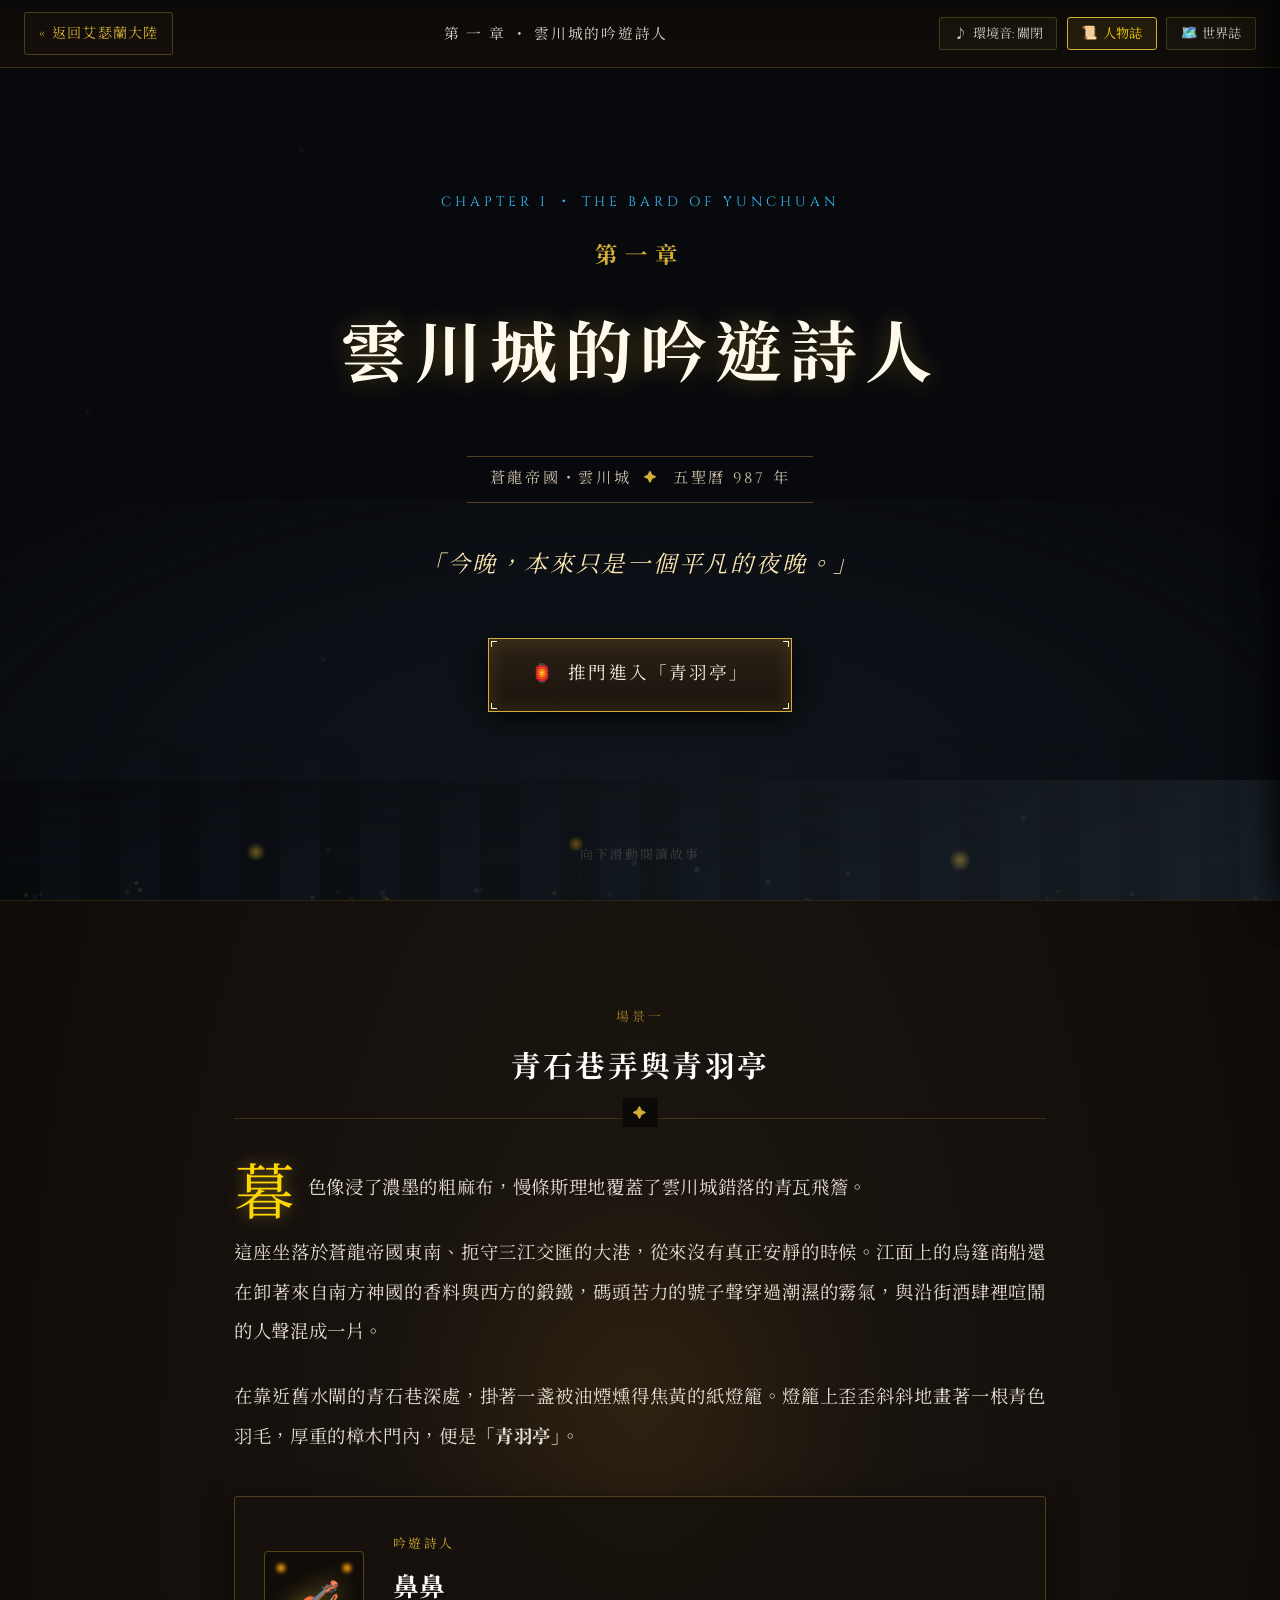
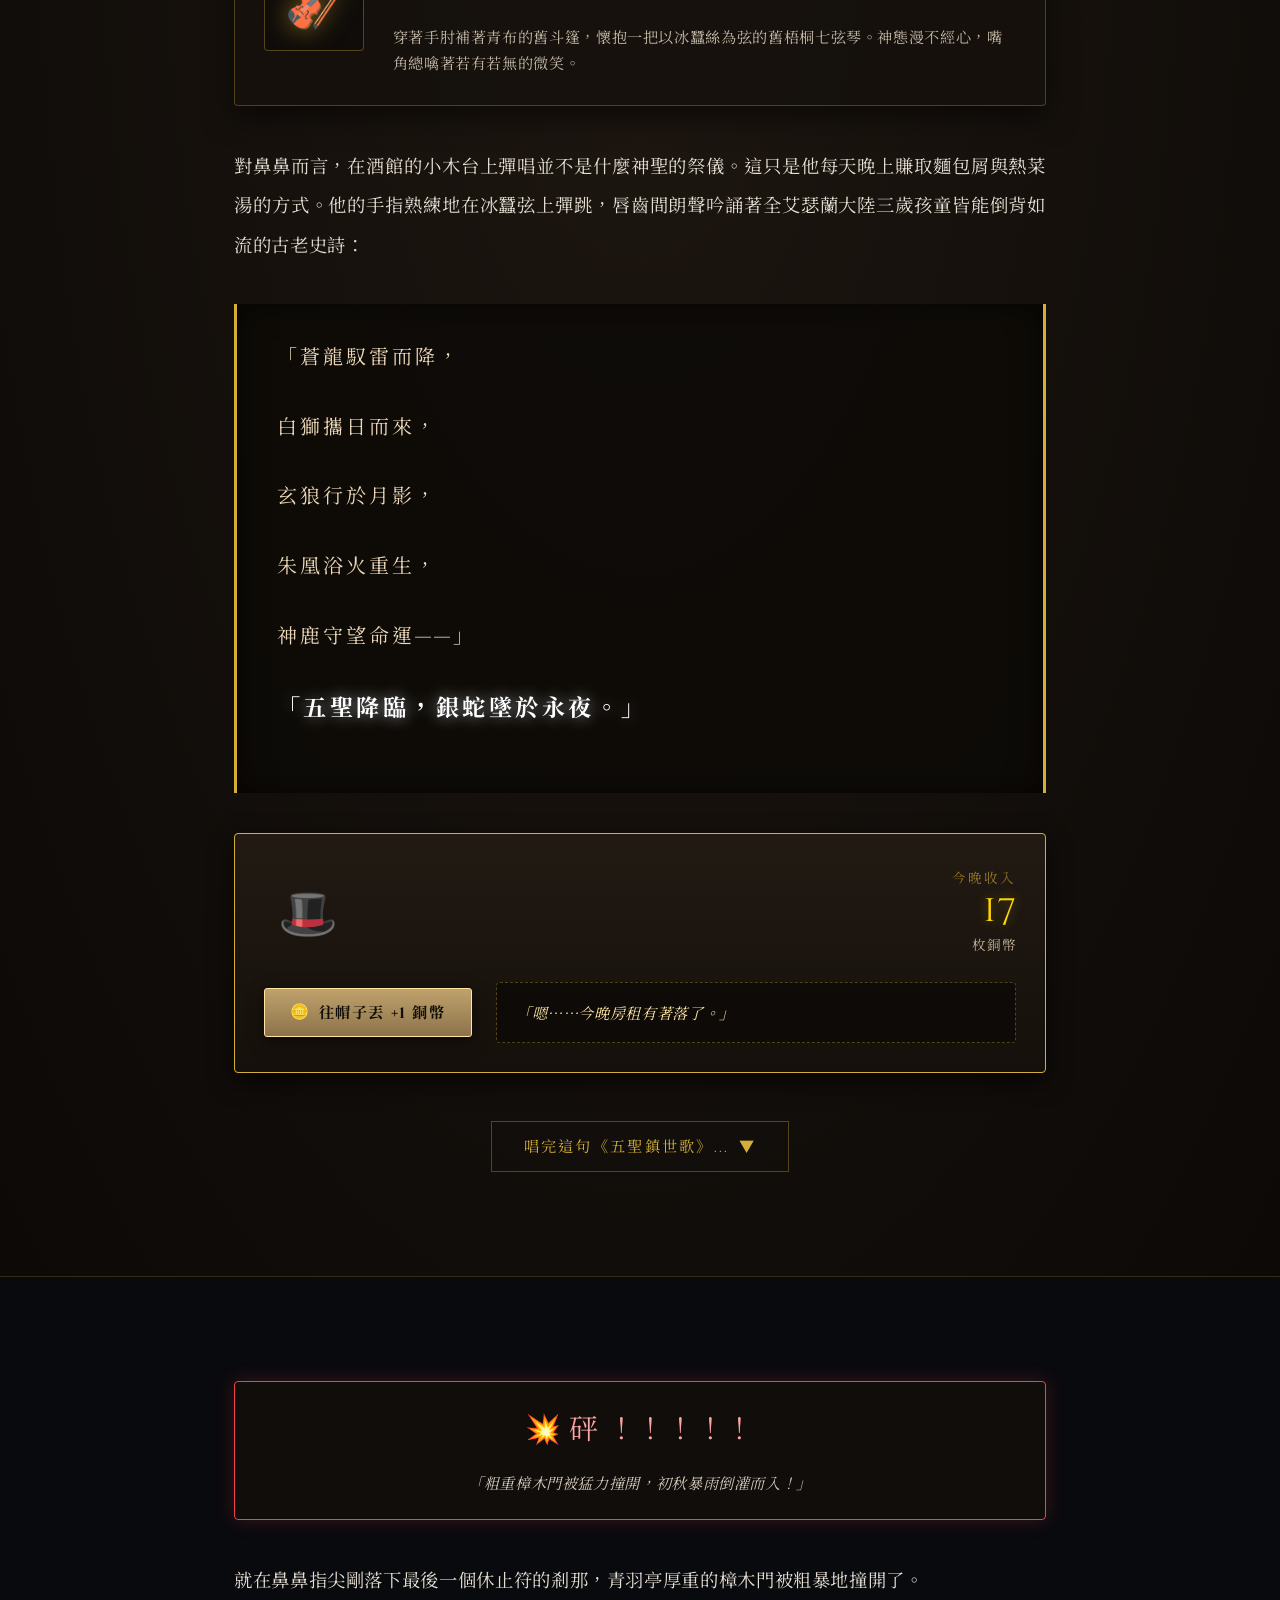
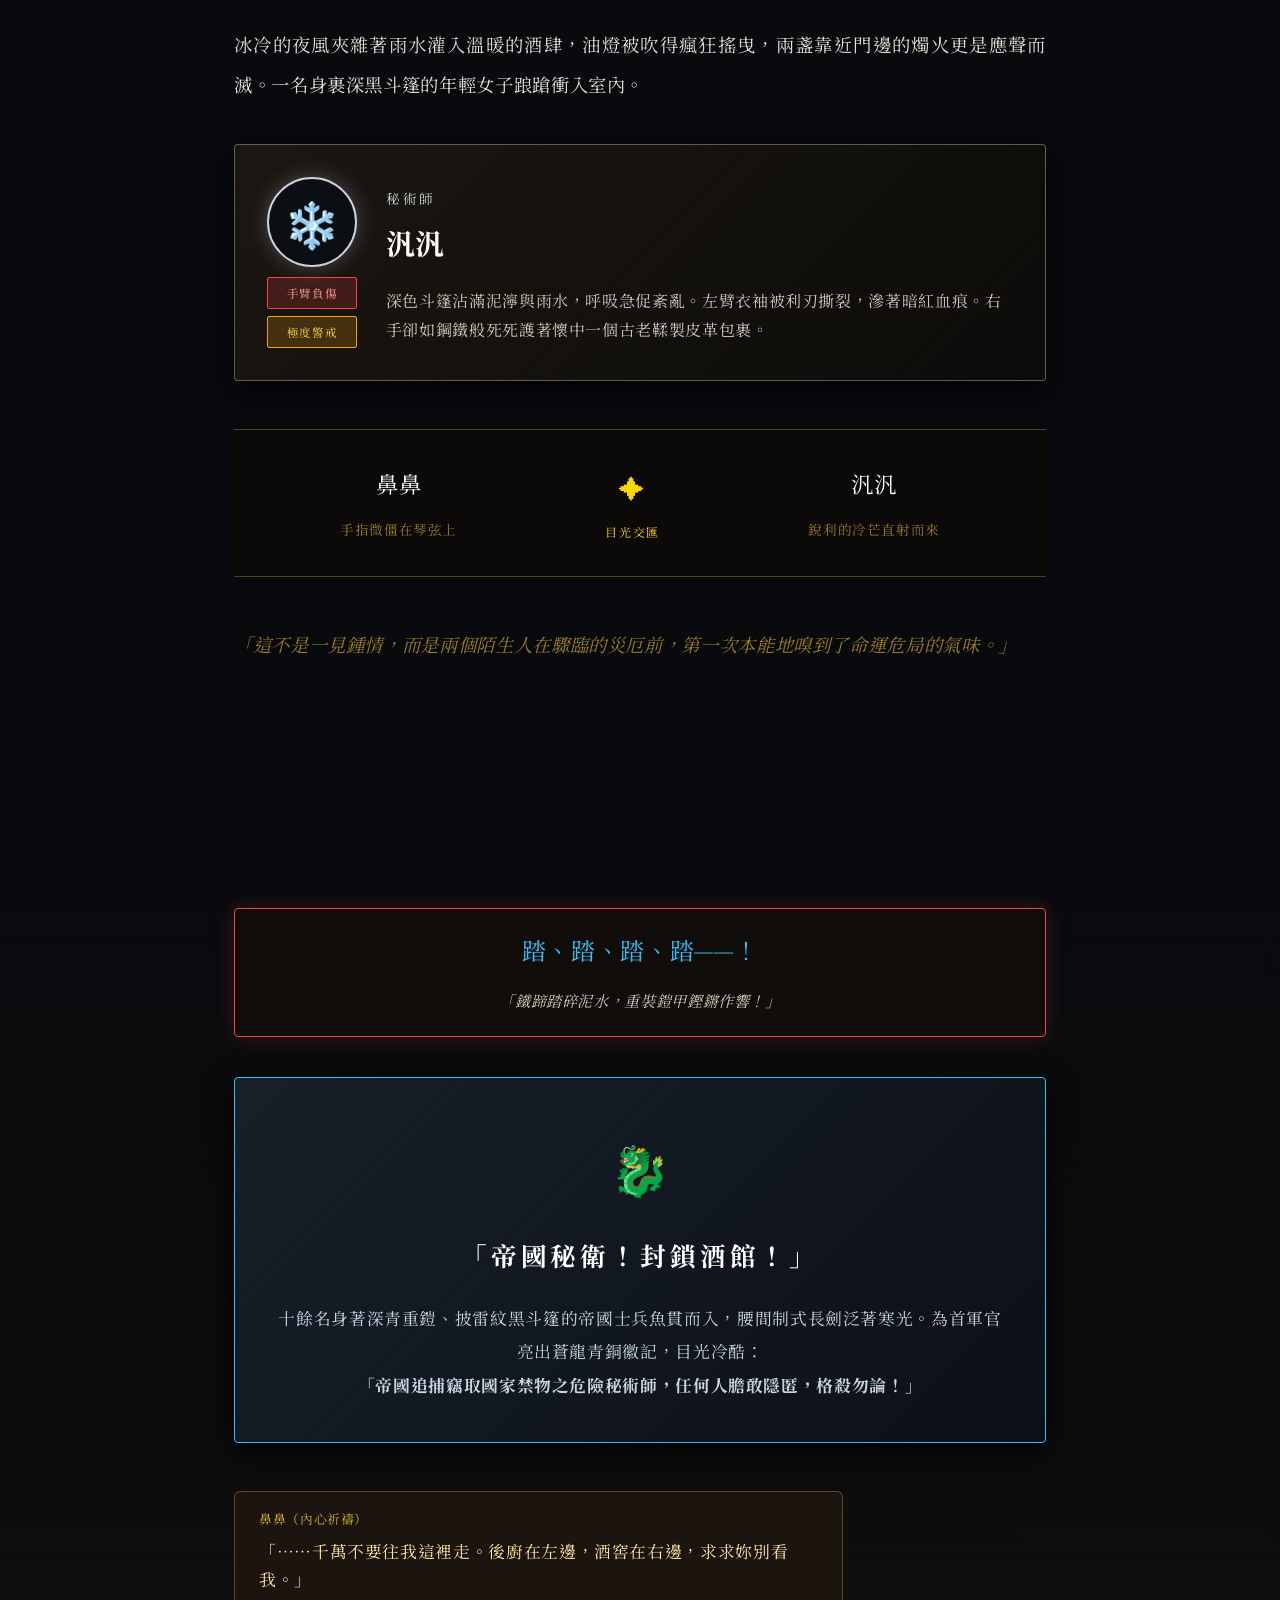
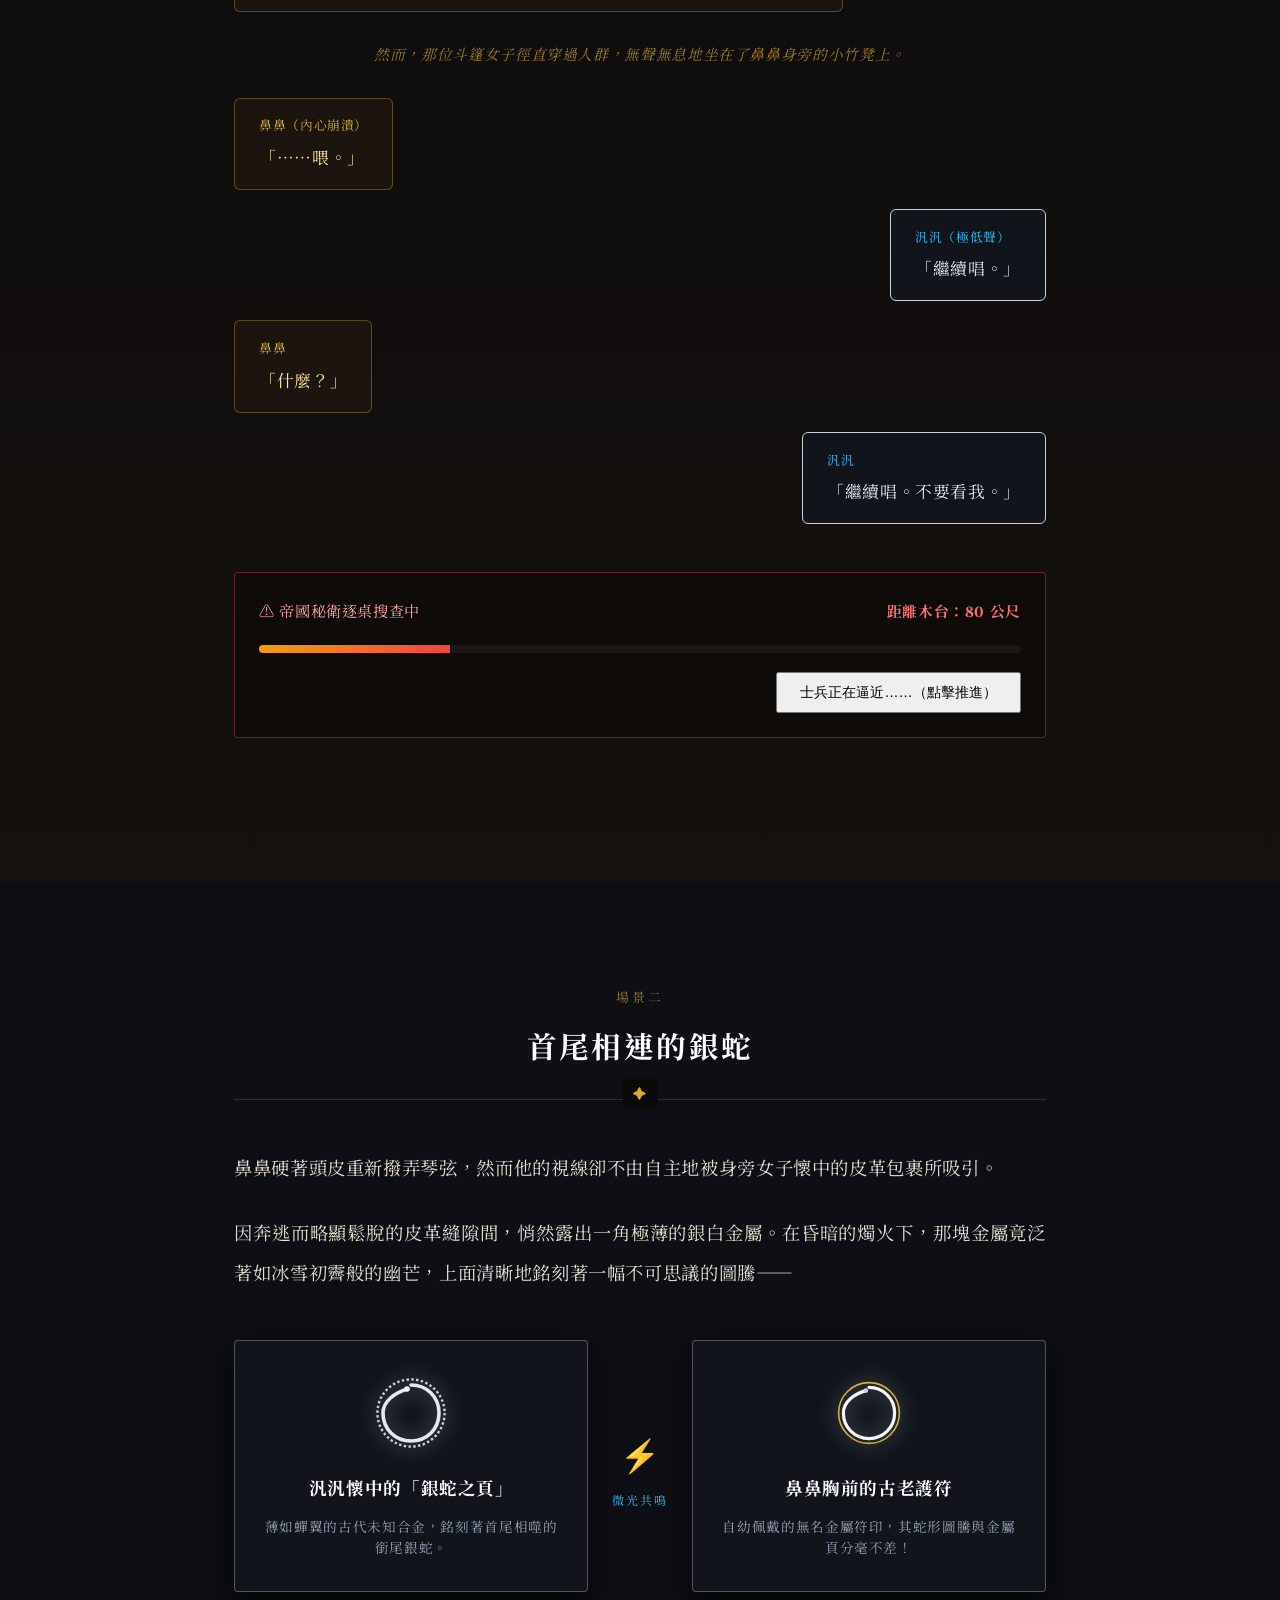
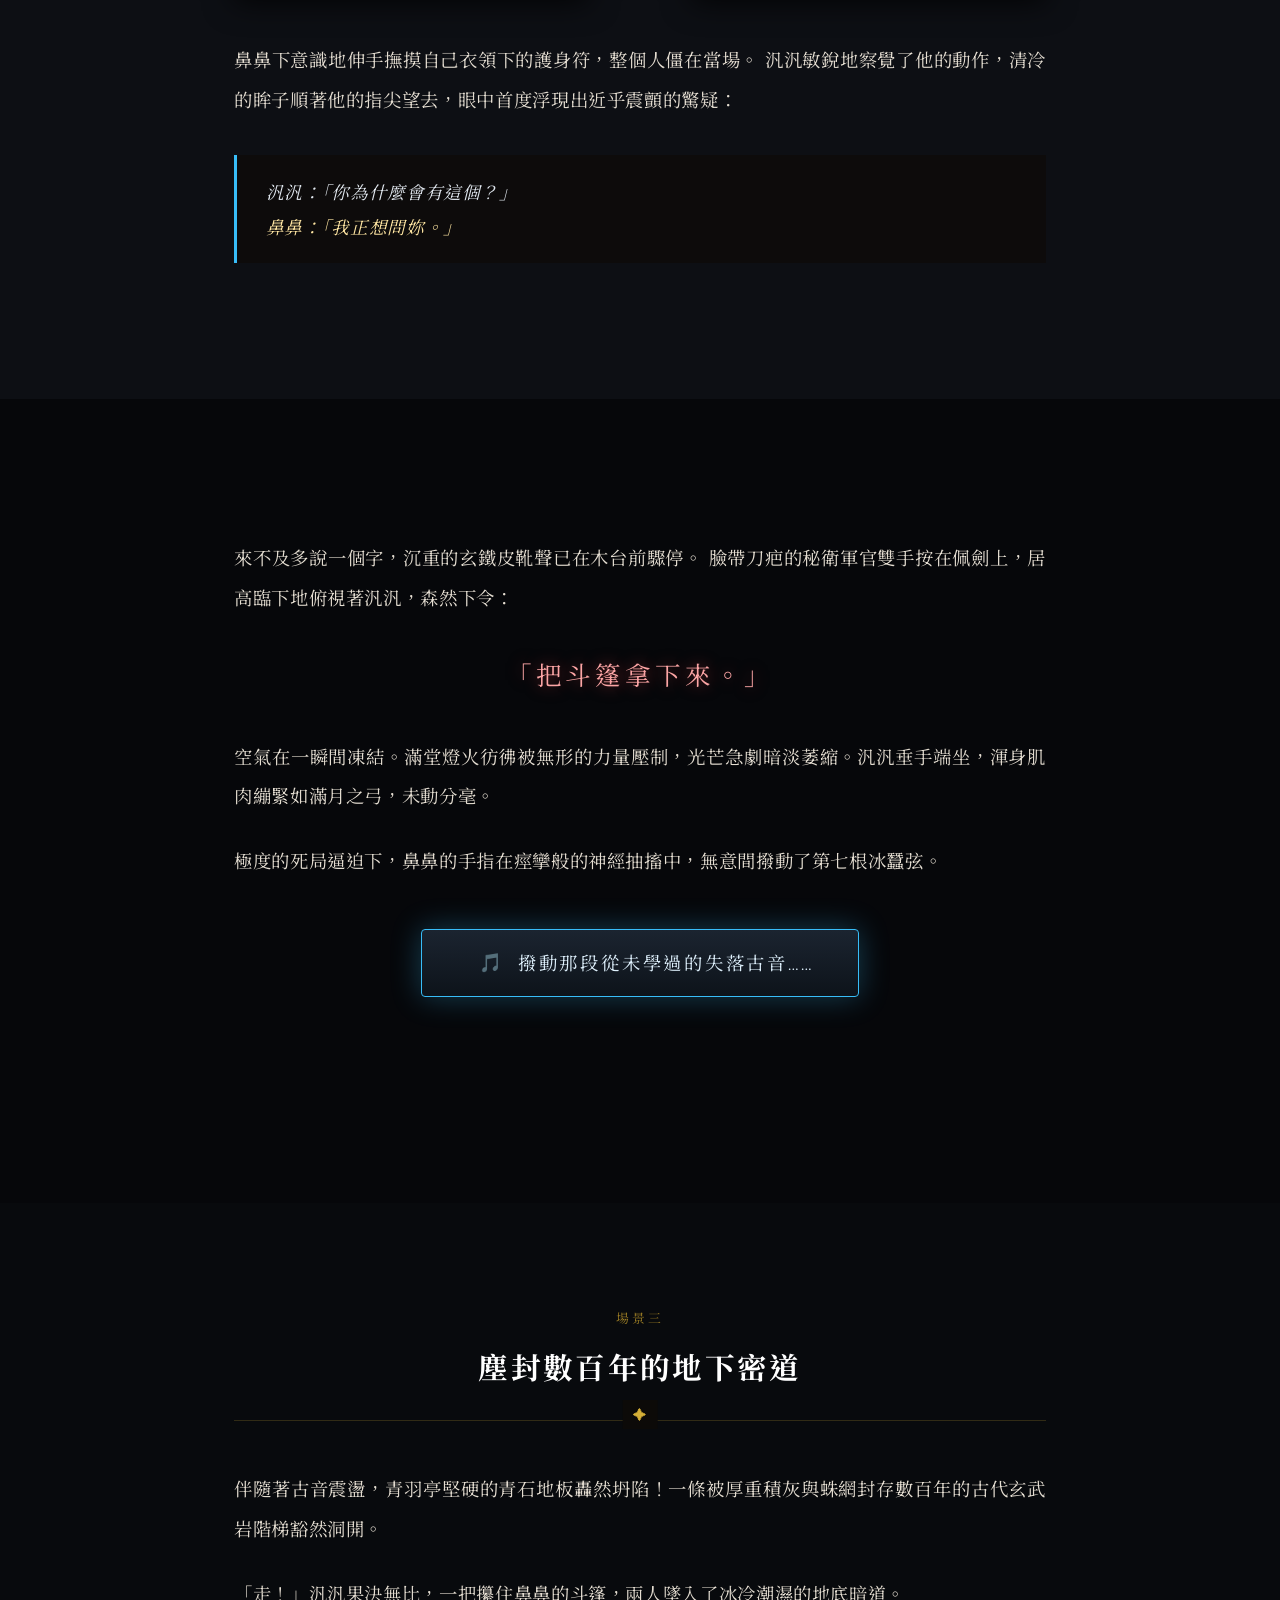
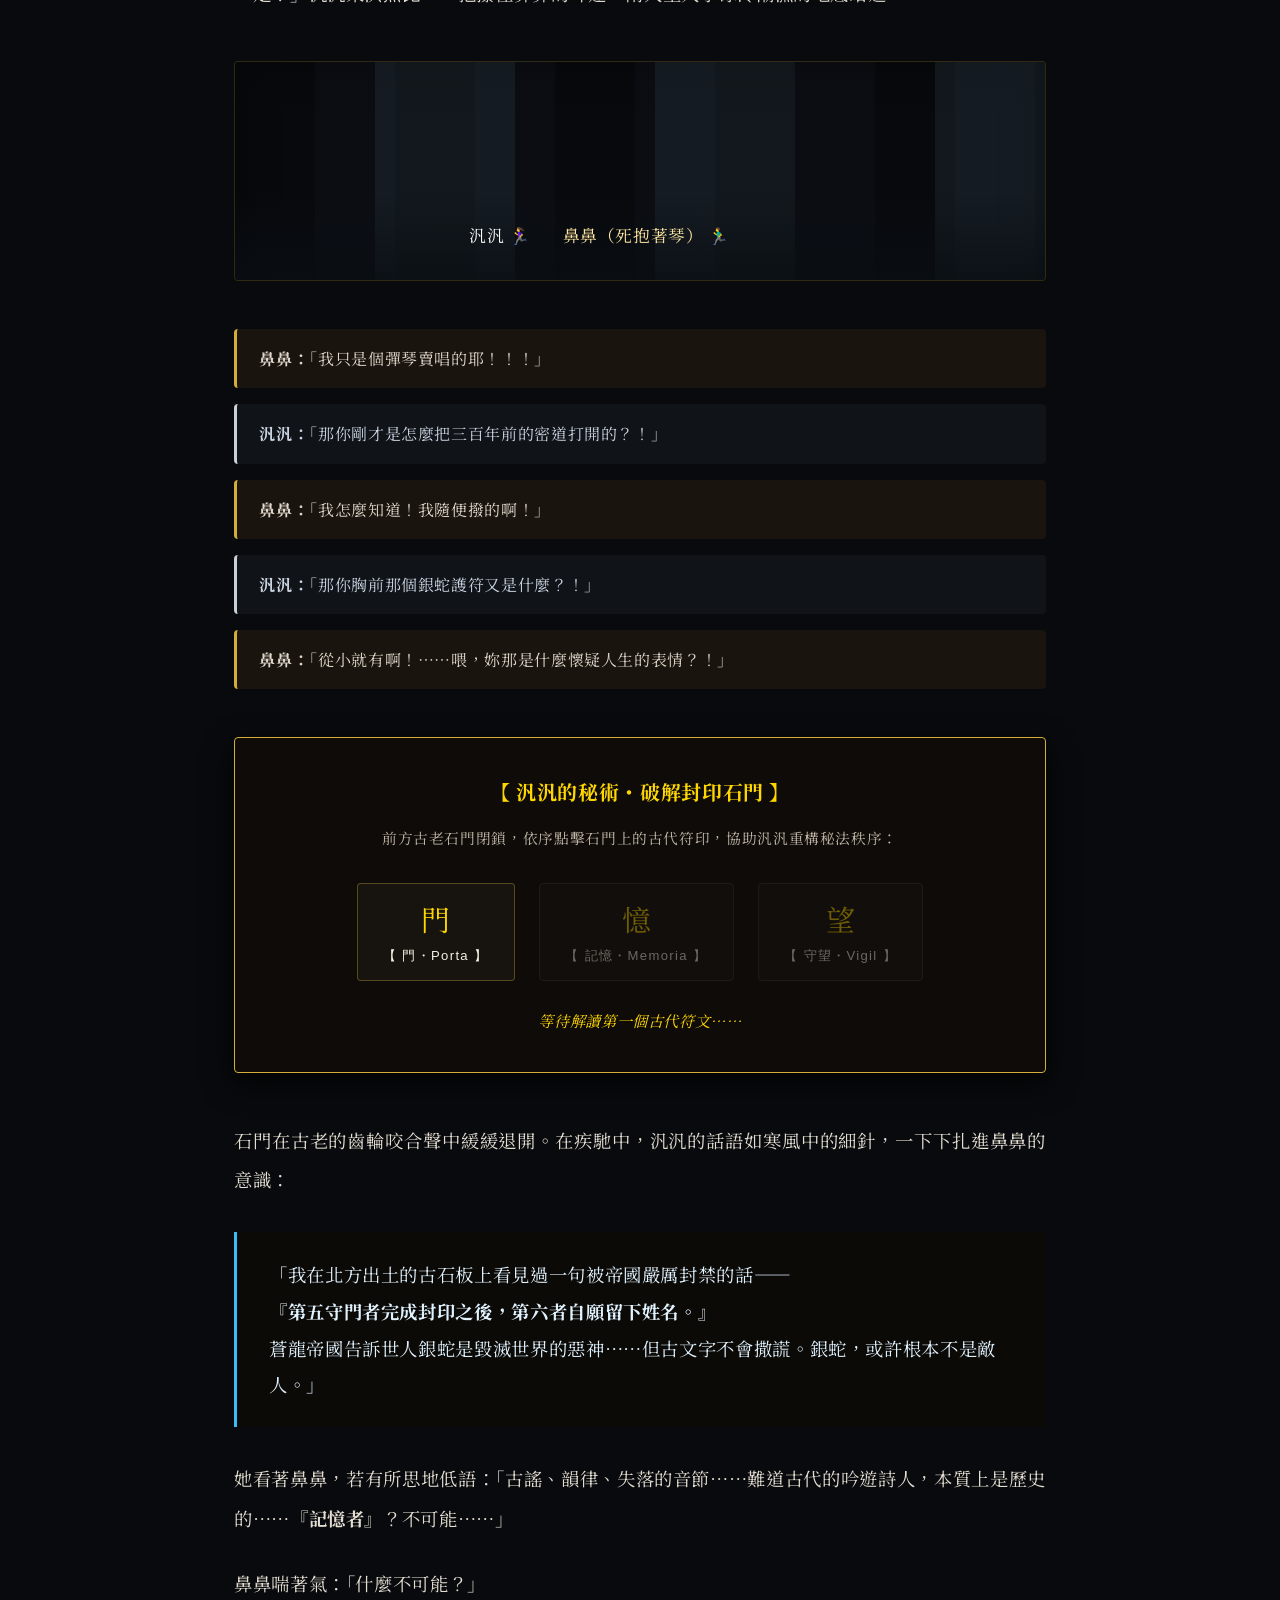
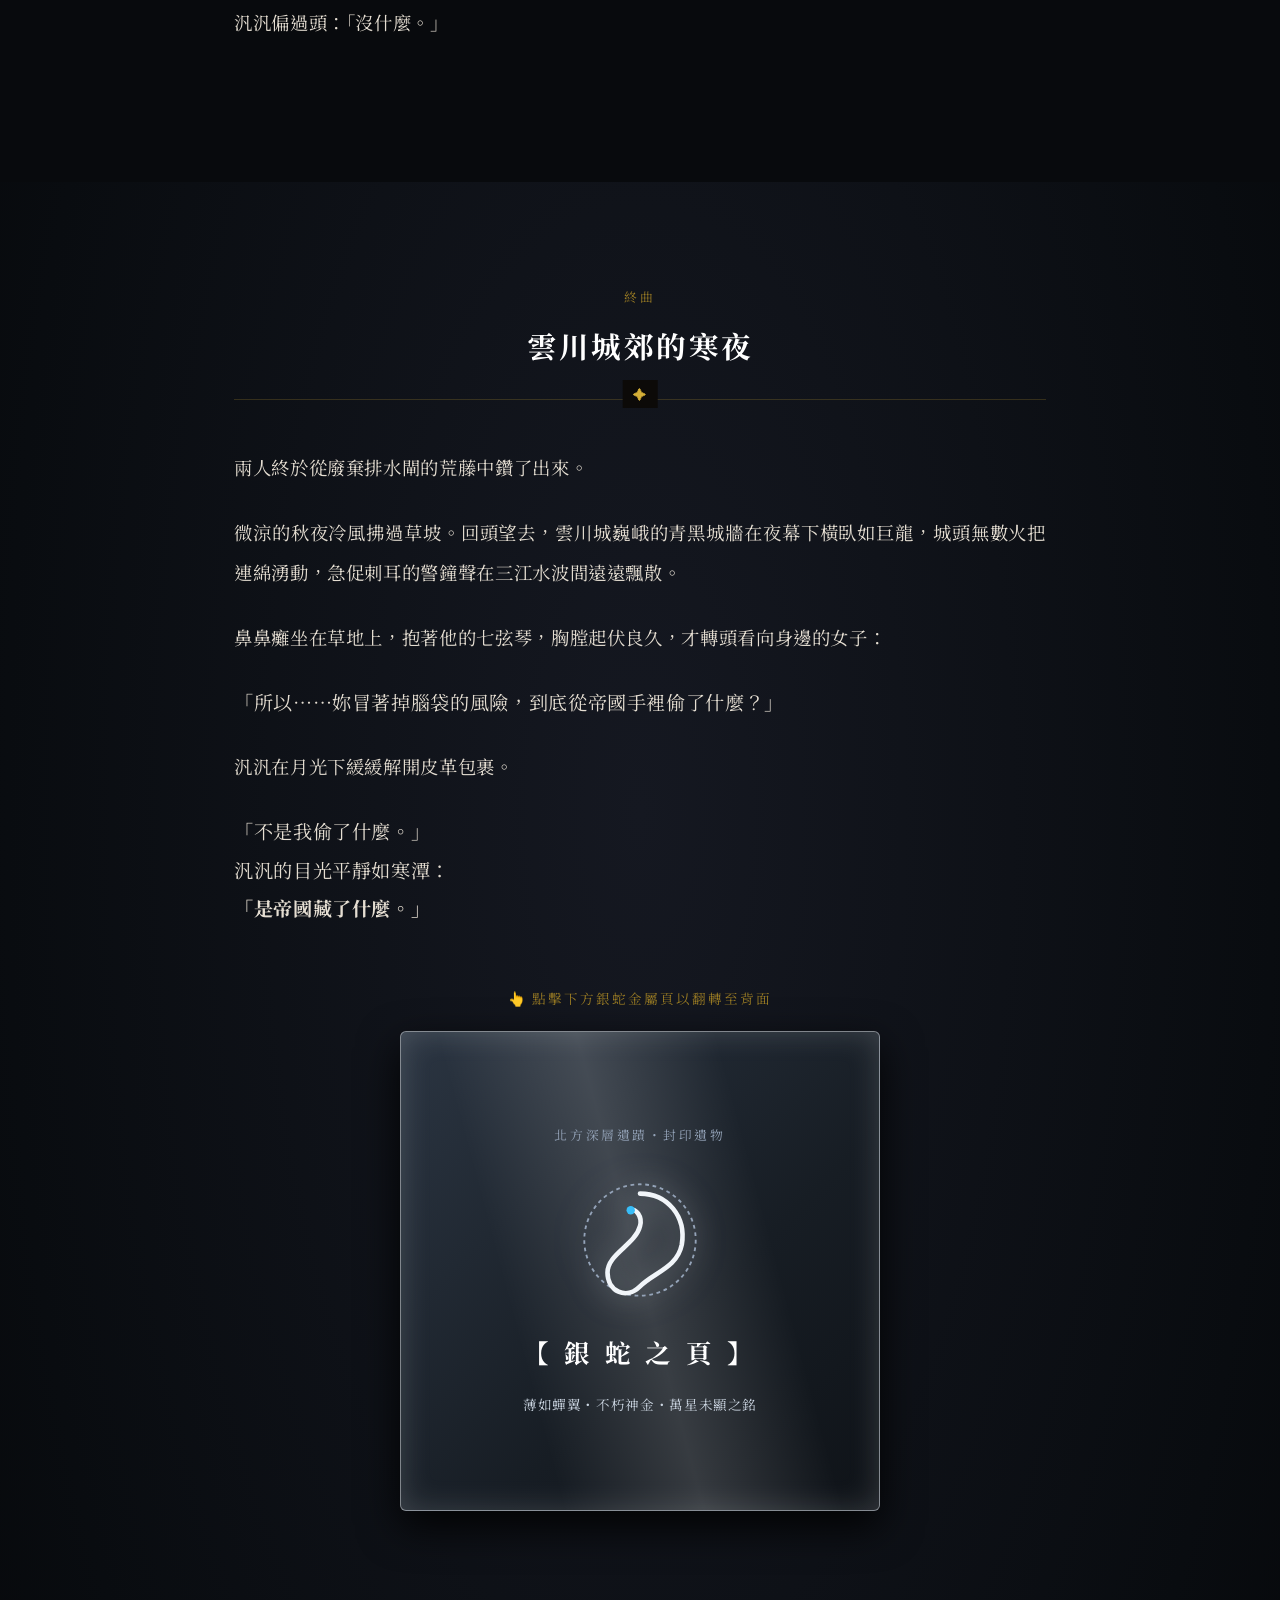
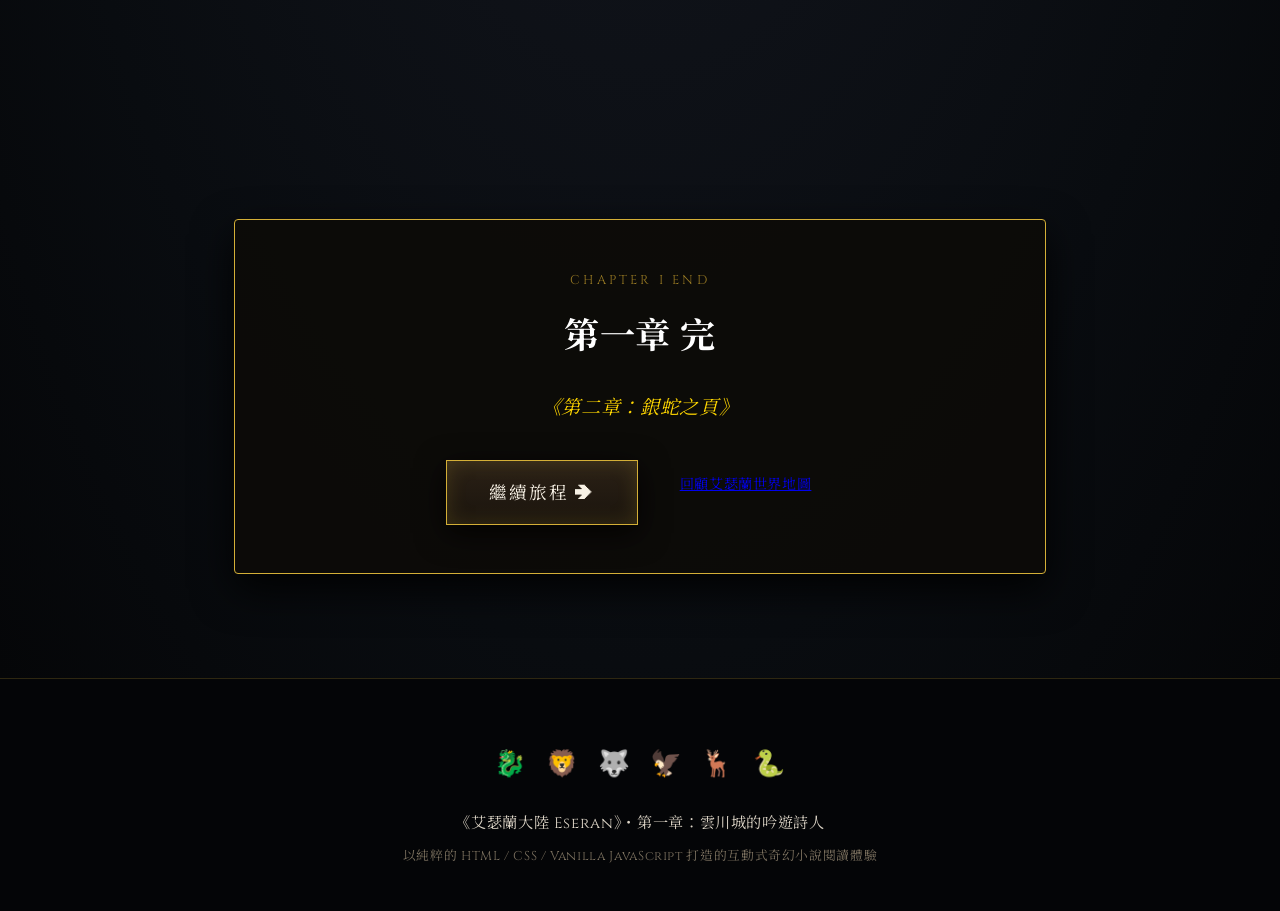
==== index.html @ 6869182b "Add files via upload" ====
<!DOCTYPE html>
<html lang="zh-TW">
<head>
  <meta charset="UTF-8">
  <meta name="viewport" content="width=device-width, initial-scale=1.0">
  <title>《艾瑟蘭大陸》第一章：雲川城的吟遊詩人 ｜ 互動式奇幻小說</title>
  <meta name="description" content="史詩奇幻小說互動式第一章：雲川城的酒肆陰影下，落魄吟遊詩人鼻鼻彈奏著古老史詩，直到一名攜帶著禁忌銀蛇之頁的秘術師撞開了酒館大門……">

  <!-- Google Fonts: Cinzel Decorative, Cinzel, Noto Serif TC -->
  <link rel="preconnect" href="https://fonts.googleapis.com">
  <link rel="preconnect" href="https://fonts.gstatic.com" crossorigin>
  <link href="https://fonts.googleapis.com/css2?family=Cinzel+Decorative:wght@700;900&family=Cinzel:wght@500;700;900&family=Noto+Serif+TC:wght@300;400;600;700;900&display=swap" rel="stylesheet">

  <link rel="stylesheet" href="style.css">
</head>
<body class="novel-theme">

  <!-- 背景粒子層 (夜色薄霧與燭火微光) -->
  <canvas id="atmosphere-canvas" class="atmosphere-canvas"></canvas>

  <!-- 頂部古典導讀選單 -->
  <header class="novel-nav" id="novel-nav">
    <div class="nav-container">
      <div class="nav-left">
        <a href="world.html" class="nav-return-btn" title="返回艾瑟蘭世界地圖與序章">
          <span class="btn-arrow">«</span>
          <span class="btn-text">返回艾瑟蘭大陸</span>
        </a>
      </div>

      <div class="nav-center">
        <span class="chapter-indicator">第 一 章 ・ 雲川城的吟遊詩人</span>
      </div>

      <div class="nav-right">
        <!-- 音效切換 (Web Audio 合成酒館燭火與古琴氛圍) -->
        <button id="btn-ambient-audio" class="nav-tool-btn" title="切換酒館與夜風氛圍音">
          <span class="icon">♪</span>
          <span class="text">環境音: 關閉</span>
        </button>

        <!-- 角色資訊卡按鈕 -->
        <button id="btn-open-dossier" class="nav-tool-btn highlight-btn" title="查看人物誌">
          <span class="icon">📜</span>
          <span class="text">人物誌</span>
        </button>

        <!-- 世界百科快速預覽 -->
        <button id="btn-open-world-drawer" class="nav-tool-btn" title="開啟艾瑟蘭世界誌速查">
          <span class="icon">🗺️</span>
          <span class="text">世界誌</span>
        </button>
      </div>
    </div>
  </header>

  <!-- ==============================================
       人物誌側邊欄 (Character Dossier Drawer)
       ============================================== -->
  <div id="character-dossier" class="side-drawer" aria-hidden="true">
    <div class="drawer-inner parchment-card">
      <div class="drawer-header">
        <h3 class="drawer-title">【 人 物 誌 】</h3>
        <button id="btn-close-dossier" class="drawer-close" aria-label="關閉人物誌">&times;</button>
      </div>
      <div class="drawer-body" id="dossier-content">
        <!-- 由 JS 動態注入鼻鼻與汎汎角色卡 -->
      </div>
    </div>
  </div>

  <!-- ==============================================
       世界誌快速速查側邊欄 (World Lore Drawer)
       ============================================== -->
  <div id="world-drawer" class="side-drawer" aria-hidden="true">
    <div class="drawer-inner parchment-card">
      <div class="drawer-header">
        <h3 class="drawer-title">【 艾 瑟 蘭 世 界 誌 】</h3>
        <button id="btn-close-world-drawer" class="drawer-close" aria-label="關閉世界誌">&times;</button>
      </div>
      <div class="drawer-body">
        <div class="world-quick-info">
          <h4>蒼龍帝國・雲川城</h4>
          <p>五聖大陸東方的繁華水路樞紐，商隊、傭兵、流民與各派勢力混雜之所。城中布滿青瓦木造街屋與曲折水道。</p>
        </div>
        <div class="world-quick-info">
          <h4>五聖獸神話體系</h4>
          <p>世人相信：蒼龍、白獅、玄狼、朱凰、神鹿五大聖獸於無星紀元降臨，鎮壓邪蛇並開闢五國秩序。</p>
        </div>
        <div class="world-quick-links">
          <a href="world.html" class="parchment-link-btn">開啟完整艾瑟蘭大陸地圖與盟約歷史 ➔</a>
        </div>
      </div>
    </div>
  </div>

  <!-- 遮罩背景 -->
  <div id="drawer-backdrop" class="drawer-backdrop"></div>

  <!-- ==============================================
       主體小說滾動故事線
       ============================================== -->
  <main class="novel-main" id="novel-stage">

    <!-- ──────────────────────────────────────────
         一、開場：夜幕下的雲川城 HERO SCENE
         ────────────────────────────────────────── -->
    <section id="scene-city" class="scene-section scene-city-hero">
      
      <!-- 雲川城東方幻想剪影與夜景圖層 -->
      <div class="city-sky-backdrop">
        <div class="distant-mountains"></div>
        <div class="lightning-flash" id="lightning-flash"></div>
        <div class="city-skyline-silhouette"></div>
        <div class="city-mist-layer"></div>
      </div>

      <div class="hero-text-container">
        <div class="scene-pre-badge">CHAPTER I ・ THE BARD OF YUNCHUAN</div>
        <h1 class="novel-chapter-title">
          <span class="sub-chapter">第一章</span>
          <span class="main-title">雲川城的吟遊詩人</span>
        </h1>
        
        <div class="city-lore-stamp">
          <span class="location-name">蒼龍帝國・雲川城</span>
          <span class="divider">✦</span>
          <span class="era-name">五聖曆 987 年</span>
        </div>

        <p class="hero-lead-quote">
          「今晚，本來只是一個平凡的夜晚。」
        </p>

        <div class="enter-tavern-wrapper">
          <a href="#scene-tavern" class="parchment-cta-btn" id="btn-enter-tavern">
            <span class="corner tl"></span><span class="corner tr"></span>
            <span class="corner bl"></span><span class="corner br"></span>
            <span class="btn-icon">🏮</span>
            <span class="btn-label">推門進入「青羽亭」</span>
          </a>
        </div>
      </div>

      <div class="city-scroll-hint">
        <span class="mouse-icon"></span>
        <span class="hint-text">向下滑動閱讀故事</span>
      </div>
    </section>

    <!-- ──────────────────────────────────────────
         二、青羽亭酒館場景：鼻鼻的日常與七弦琴
         ────────────────────────────────────────── -->
    <section id="scene-tavern" class="scene-section scene-tavern-interior">
      
      <!-- 酒館溫暖暖燭光與木構裝飾 -->
      <div class="tavern-ambient-glow"></div>

      <div class="narrative-wrapper">
        
        <!-- 場景標記卡 -->
        <div class="scene-marker">
          <span class="marker-tag">場景一</span>
          <h2 class="marker-title">青石巷弄與青羽亭</h2>
        </div>

        <div class="novel-prose-block">
          <p class="dropcap-paragraph">
            暮色像浸了濃墨的粗麻布，慢條斯理地覆蓋了雲川城錯落的青瓦飛簷。
          </p>
          <p>
            這座坐落於蒼龍帝國東南、扼守三江交匯的大港，從來沒有真正安靜的時候。江面上的烏篷商船還在卸著來自南方神國的香料與西方的鍛鐵，碼頭苦力的號子聲穿過潮濕的霧氣，與沿街酒肆裡喧鬧的人聲混成一片。
          </p>
          <p>
            在靠近舊水閘的青石巷深處，掛著一盞被油煙燻得焦黃的紙燈籠。燈籠上歪歪斜斜地畫著一根青色羽毛，厚重的樟木門內，便是<strong>「青羽亭」</strong>。
          </p>
        </div>

        <!-- 鼻鼻的舞台與七弦琴視覺卡 -->
        <div class="bard-stage-card">
          <div class="stage-visual">
            <div class="candle-flicker candle-1"></div>
            <div class="candle-flicker candle-2"></div>
            <div class="bard-silhouette">
              <span class="lute-glow">🎻</span>
            </div>
          </div>
          <div class="stage-info">
            <span class="character-tag">吟遊詩人</span>
            <h3 class="character-name">鼻鼻</h3>
            <p class="character-desc">
              穿著手肘補著青布的舊斗篷，懷抱一把以冰蠶絲為弦的舊梧桐七弦琴。神態漫不經心，嘴角總噙著若有若無的微笑。
            </p>
          </div>
        </div>

        <div class="novel-prose-block">
          <p>
            對鼻鼻而言，在酒館的小木台上彈唱並不是什麼神聖的祭儀。這只是他每天晚上賺取麵包屑與熱菜湯的方式。他的手指熟練地在冰蠶弦上彈跳，唇齒間朗聲吟誦著全艾瑟蘭大陸三歲孩童皆能倒背如流的古老史詩：
          </p>

          <!-- 《五聖鎮世歌》詩篇排版 -->
          <blockquote class="epic-poem" id="epic-poem-block">
            <p class="poem-line">「蒼龍馭雷而降，</p>
            <p class="poem-line">白獅攜日而來，</p>
            <p class="poem-line">玄狼行於月影，</p>
            <p class="poem-line">朱凰浴火重生，</p>
            <p class="poem-line">神鹿守望命運——」</p>
            <p class="poem-line highlight-omen" id="poem-climax-line">
              「五聖降臨，銀蛇墜於永夜。」
            </p>
          </blockquote>
        </div>

        <!-- ──────────────────────────────────────
             三、互動功能：賞錢帽與鼻鼻的日常碎碎念
             ────────────────────────────────────── -->
        <div class="tipping-hat-widget" id="tipping-hat-widget">
          <div class="hat-visual-area">
            <div class="felt-hat" id="felt-hat">
              <div class="hat-rim"></div>
              <div class="hat-coin-container" id="hat-coin-container"></div>
              <span class="hat-symbol">🎩</span>
            </div>
            <div class="income-display">
              <span class="income-label">今晚收入</span>
              <span class="income-count" id="income-count">17</span>
              <span class="income-unit">枚銅幣</span>
            </div>
          </div>

          <div class="hat-controls">
            <button class="coin-tip-btn" id="btn-tip-coin">
              <span class="coin-sparkle">🪙</span>
              <span class="tip-text">往帽子丟 +1 銅幣</span>
            </button>
            <div class="bibi-thought-bubble" id="bibi-thought">
              <span class="bubble-tail"></span>
              <p id="thought-text">「嗯……今晚房租有著落了。」</p>
            </div>
          </div>
        </div>

        <!-- 推進劇情提示按鈕 -->
        <div class="story-advance-cue">
          <button class="advance-narrative-btn" id="btn-trigger-fanfan">
            <span>唱完這句《五聖鎮世歌》...</span>
            <span class="cue-arrow">▼</span>
          </button>
        </div>

      </div>
    </section>

    <!-- ──────────────────────────────────────────
         四、汎汎撞門闖入 與 第一次對視
         ────────────────────────────────────────── -->
    <section id="scene-intrusion" class="scene-section scene-intrusion-drama">
      
      <!-- 風雨倒灌與門扉破裂衝擊特效層 -->
      <div class="door-slam-fx" id="door-slam-fx"></div>

      <div class="narrative-wrapper">
        
        <div class="sfx-sound-banner" id="intrusion-sfx">
          <span class="sfx-text sfx-crash">💥 砰 ！！！！！</span>
          <span class="sfx-desc">「粗重樟木門被猛力撞開，初秋暴雨倒灌而入！」</span>
        </div>

        <div class="novel-prose-block">
          <p>
            就在鼻鼻指尖剛落下最後一個休止符的剎那，青羽亭厚重的樟木門被粗暴地撞開了。
          </p>
          <p>
            冰冷的夜風夾雜著雨水灌入溫暖的酒肆，油燈被吹得瘋狂搖曳，兩盞靠近門邊的燭火更是應聲而滅。一名身裹深黑斗篷的年輕女子踉蹌衝入室內。
          </p>
        </div>

        <!-- 汎汎初登場卡片 -->
        <div class="character-spotlight-card fanfan-spotlight" id="fanfan-spotlight">
          <div class="spotlight-visual">
            <div class="fanfan-avatar">
              <span class="avatar-glyph">❄️</span>
            </div>
            <div class="status-tags">
              <span class="status-badge danger">手臂負傷</span>
              <span class="status-badge alert">極度警戒</span>
            </div>
          </div>
          <div class="spotlight-details">
            <span class="character-tag">秘術師</span>
            <h3 class="character-name">汎汎</h3>
            <p class="spotlight-state">
              深色斗篷沾滿泥濘與雨水，呼吸急促紊亂。左臂衣袖被利刃撕裂，滲著暗紅血痕。右手卻如鋼鐵般死死護著懷中一個古老鞣製皮革包裹。
            </p>
          </div>
        </div>

        <!-- 兩人目光第一次對視的情境呈現 -->
        <div class="eye-contact-tableau" id="tableau-stare">
          <div class="stare-box bibi-box">
            <span class="stare-name">鼻鼻</span>
            <p class="stare-sub">手指微僵在琴弦上</p>
          </div>
          <div class="stare-spark">
            <span class="spark-icon">✦</span>
            <span class="spark-label">目光交匯</span>
          </div>
          <div class="stare-box fanfan-box">
            <span class="stare-name">汎汎</span>
            <p class="stare-sub">銳利的冷芒直射而來</p>
          </div>
        </div>

        <div class="novel-prose-block text-center prose-italic">
          <p>「這不是一見鍾情，而是兩個陌生人在驟臨的災厄前，第一次本能地嗅到了命運危局的氣味。」</p>
        </div>

      </div>
    </section>

    <!-- ──────────────────────────────────────────
         五、帝國秘衛搜捕 與 幽默互動
         ────────────────────────────────────────── -->
    <section id="scene-guards" class="scene-section scene-guards-tension">
      
      <div class="narrative-wrapper">

        <div class="sfx-sound-banner">
          <span class="sfx-text sfx-march">踏、踏、踏、踏——！</span>
          <span class="sfx-desc">「鐵蹄踏碎泥水，重裝鎧甲鏗鏘作響！」</span>
        </div>

        <div class="imperial-proclamation">
          <div class="dragon-crest-seal">🐉</div>
          <h3 class="proclamation-title">「帝國秘衛！封鎖酒館！」</h3>
          <p class="proclamation-body">
            十餘名身著深青重鎧、披雷紋黑斗篷的帝國士兵魚貫而入，腰間制式長劍泛著寒光。為首軍官亮出蒼龍青銅徽記，目光冷酷：
            <br><strong>「帝國追捕竊取國家禁物之危險秘術師，任何人膽敢隱匿，格殺勿論！」</strong>
          </p>
        </div>

        <!-- 幽默對話劇場 (互動氣泡) -->
        <div class="dialogue-theater-box" id="dialogue-theater">
          
          <div class="dialogue-bubble bibi-bubble">
            <span class="speaker">鼻鼻（內心祈禱）</span>
            <p class="quote">「……千萬不要往我這裡走。後廚在左邊，酒窖在右邊，求求妳別看我。」</p>
          </div>

          <div class="dialogue-narrative-note">
            <span>然而，那位斗篷女子徑直穿過人群，無聲無息地坐在了鼻鼻身旁的小竹凳上。</span>
          </div>

          <div class="dialogue-bubble bibi-bubble">
            <span class="speaker">鼻鼻（內心崩潰）</span>
            <p class="quote">「……喂。」</p>
          </div>

          <div class="dialogue-bubble fanfan-bubble">
            <span class="speaker">汎汎（極低聲）</span>
            <p class="quote">「繼續唱。」</p>
          </div>

          <div class="dialogue-bubble bibi-bubble">
            <span class="speaker">鼻鼻</span>
            <p class="quote">「什麼？」</p>
          </div>

          <div class="dialogue-bubble fanfan-bubble">
            <span class="speaker">汎汎</span>
            <p class="quote">「繼續唱。不要看我。」</p>
          </div>

        </div>

        <!-- 搜尋進度緊張感條 (Search Progress Bar) -->
        <div class="search-tracker-card" id="search-tracker">
          <div class="tracker-header">
            <span class="tracker-title">⚠️ 帝國秘衛逐桌搜查中</span>
            <span class="distance-badge" id="search-distance">距離木台：80 公尺</span>
          </div>
          <div class="progress-track">
            <div class="progress-bar-fill" id="search-progress-bar"></div>
          </div>
          <div class="tracker-actions">
            <button class="parchment-btn small-btn" id="btn-continue-search">
              <span>士兵正在逼近……（點擊推進）</span>
            </button>
          </div>
        </div>

      </div>
    </section>

    <!-- ──────────────────────────────────────────
         六、銀蛇之頁 與 護符之謎
         ────────────────────────────────────────── -->
    <section id="scene-serpent-revelation" class="scene-section scene-silver-revelation">
      
      <div class="narrative-wrapper">

        <div class="scene-marker">
          <span class="marker-tag">場景二</span>
          <h2 class="marker-title">首尾相連的銀蛇</h2>
        </div>

        <div class="novel-prose-block">
          <p>
            鼻鼻硬著頭皮重新撥弄琴弦，然而他的視線卻不由自主地被身旁女子懷中的皮革包裹所吸引。
          </p>
          <p>
            因奔逃而略顯鬆脫的皮革縫隙間，悄然露出一角極薄的銀白金屬。在昏暗的燭火下，那塊金屬竟泛著如冰雪初霽般的幽芒，上面清晰地銘刻著一幅不可思議的圖騰——
          </p>
        </div>

        <!-- 銀蛇圖案 VS 鼻鼻護符 對比展示台 -->
        <div class="relic-comparison-stage">
          
          <div class="relic-card relic-page">
            <div class="relic-icon-wrapper">
              <svg viewBox="0 0 100 100" class="silver-ouroboros-svg">
                <circle cx="50" cy="50" r="42" fill="none" stroke="#cbd1d8" stroke-width="3" stroke-dasharray="3,3" class="spin-ring"/>
                <path d="M 50 15 C 70 15, 85 30, 85 50 C 85 70, 70 85, 50 85 C 30 85, 15 70, 15 50 C 15 35, 30 25, 45 20" 
                      fill="none" stroke="#e2e8f0" stroke-width="4.5" stroke-linecap="round"/>
                <circle cx="45" cy="20" r="3.5" fill="#f8fafc"/>
              </svg>
            </div>
            <h4 class="relic-name">汎汎懷中的「銀蛇之頁」</h4>
            <p class="relic-desc">薄如蟬翼的古代未知合金，銘刻著首尾相噬的銜尾銀蛇。</p>
          </div>

          <div class="resonance-spark" id="resonance-spark">
            <span class="spark-core">⚡</span>
            <span class="spark-text">微光共鳴</span>
          </div>

          <div class="relic-card relic-amulet">
            <div class="relic-icon-wrapper">
              <svg viewBox="0 0 100 100" class="silver-ouroboros-svg">
                <circle cx="50" cy="50" r="38" fill="none" stroke="#d4af37" stroke-width="2"/>
                <path d="M 50 18 C 68 18, 82 32, 82 50 C 82 68, 68 82, 50 82 C 32 82, 18 68, 18 50 C 18 36, 32 26, 46 22" 
                      fill="none" stroke="#f1f5f9" stroke-width="4" stroke-linecap="round"/>
                <circle cx="46" cy="22" r="3" fill="#cbd5e1"/>
              </svg>
            </div>
            <h4 class="relic-name">鼻鼻胸前的古老護符</h4>
            <p class="relic-desc">自幼佩戴的無名金屬符印，其蛇形圖騰與金屬頁分毫不差！</p>
          </div>

        </div>

        <div class="novel-prose-block">
          <p>
            鼻鼻下意識地伸手撫摸自己衣領下的護身符，整個人僵在當場。
            汎汎敏銳地察覺了他的動作，清冷的眸子順著他的指尖望去，眼中首度浮現出近乎震顫的驚疑：
          </p>
        </div>

        <div class="whisper-confrontation">
          <p class="whisper fanfan-w">汎汎：「你為什麼會有這個？」</p>
          <p class="whisper bibi-w">鼻鼻：「我正想問妳。」</p>
        </div>

      </div>
    </section>

    <!-- ──────────────────────────────────────────
         七、身份即將暴露 與 神秘失落旋律
         ────────────────────────────────────────── -->
    <section id="scene-climax-darkness" class="scene-section scene-blackout-mystery">
      
      <div class="narrative-wrapper">

        <div class="novel-prose-block">
          <p>
            來不及多說一個字，沉重的玄鐵皮靴聲已在木台前驟停。
            臉帶刀疤的秘衛軍官雙手按在佩劍上，居高臨下地俯視著汎汎，森然下令：
          </p>
          <blockquote class="officer-command">
            「把斗篷拿下來。」
          </blockquote>
          <p>
            空氣在一瞬間凍結。滿堂燈火彷彿被無形的力量壓制，光芒急劇暗淡萎縮。汎汎垂手端坐，渾身肌肉繃緊如滿月之弓，未動分毫。
          </p>
          <p>
            極度的死局逼迫下，鼻鼻的手指在痙攣般的神經抽搐中，無意間撥動了第七根冰蠶弦。
          </p>
        </div>

        <!-- 弦音共鳴互動按鈕 -->
        <div class="melody-trigger-box">
          <button class="ancient-lute-btn" id="btn-play-ancient-melody">
            <span class="lute-ring-pulse"></span>
            <span class="lute-btn-icon">🎵</span>
            <span class="lute-btn-text">撥動那段從未學過的失落古音……</span>
          </button>
        </div>

        <!-- 古代音符波紋視覺 -->
        <div class="ancient-melody-waves" id="melody-waves">
          <span class="glyph-note gn-1">ᛟ</span>
          <span class="glyph-note gn-2">ᚱ</span>
          <span class="glyph-note gn-3">ᛞ</span>
          <span class="glyph-note gn-4">ᛖ</span>
          <span class="glyph-note gn-5">ᚱ</span>
        </div>

      </div>

      <!-- 全黑屏與萬聲之耳遮罩 -->
      <div class="blackout-screen" id="blackout-screen">
        <div class="ears-of-ten-thousand">
          <p class="ten-thousand-voice" id="ten-thousand-voice">「逃。」</p>
          <span class="voice-subtext">—— 萬聲之耳・跨越時光的遠古殘響 ——</span>
        </div>
      </div>

    </section>

    <!-- ──────────────────────────────────────────
         八、古代地下通道開啟 與 地下逃亡
         ────────────────────────────────────────── -->
    <section id="scene-catacombs" class="scene-section scene-catacombs-escape">
      
      <!-- 畫面震動覆蓋層 -->
      <div class="earthquake-fx" id="earthquake-fx"></div>

      <div class="narrative-wrapper">

        <div class="scene-marker">
          <span class="marker-tag">場景三</span>
          <h2 class="marker-title">塵封數百年的地下密道</h2>
        </div>

        <div class="novel-prose-block">
          <p>
            伴隨著古音震盪，青羽亭堅硬的青石地板轟然坍陷！一條被厚重積灰與蛛網封存數百年的古代玄武岩階梯豁然洞開。
          </p>
          <p>
            「走！」汎汎果決無比，一把攥住鼻鼻的斗篷，兩人墜入了冰冷潮濕的地底暗道。
          </p>
        </div>

        <!-- 地下逃亡橫向場景視差框 (Parallax Escape Chamber) -->
        <div class="catacombs-escape-chamber">
          <div class="chamber-bg chamber-layer-far"></div>
          <div class="chamber-bg chamber-layer-mid"></div>
          <div class="chamber-bg chamber-layer-near"></div>
          
          <div class="escape-figures">
            <div class="figure fanfan-run">汎汎 🏃‍♀️</div>
            <div class="figure bibi-run">鼻鼻（死抱著琴） 🏃‍♂️</div>
          </div>
        </div>

        <!-- 幽默逃亡對話連環卡 -->
        <div class="run-banter-container">
          <div class="banter-card bibi-banter">
            <strong>鼻鼻：</strong>「我只是個彈琴賣唱的耶！！！」
          </div>
          <div class="banter-card fanfan-banter">
            <strong>汎汎：</strong>「那你剛才是怎麼把三百年前的密道打開的？！」
          </div>
          <div class="banter-card bibi-banter">
            <strong>鼻鼻：</strong>「我怎麼知道！我隨便撥的啊！」
          </div>
          <div class="banter-card fanfan-banter">
            <strong>汎汎：</strong>「那你胸前那個銀蛇護符又是什麼？！」
          </div>
          <div class="banter-card bibi-banter">
            <strong>鼻鼻：</strong>「從小就有啊！……喂，妳那是什麼懷疑人生的表情？！」
          </div>
        </div>

        <!-- 秘紋術師互動：破解三道石門符號 -->
        <div class="glyph-puzzle-box" id="glyph-puzzle-box">
          <div class="puzzle-header">
            <h4>【 汎汎的秘術・破解封印石門 】</h4>
            <p>前方古老石門閉鎖，依序點擊石門上的古代符印，協助汎汎重構秘法秩序：</p>
          </div>

          <div class="glyph-buttons-row">
            <button class="glyph-btn" data-glyph="1" id="glyph-btn-1">
              <span class="g-rune">門</span>
              <span class="g-name">【 門・Porta 】</span>
            </button>
            <button class="glyph-btn" data-glyph="2" id="glyph-btn-2" disabled>
              <span class="g-rune">憶</span>
              <span class="g-name">【 記憶・Memoria 】</span>
            </button>
            <button class="glyph-btn" data-glyph="3" id="glyph-btn-3" disabled>
              <span class="g-rune">望</span>
              <span class="g-name">【 守望・Vigil 】</span>
            </button>
          </div>

          <div class="puzzle-feedback" id="puzzle-feedback">
            等待解讀第一個古代符文……
          </div>
        </div>

        <div class="novel-prose-block">
          <p>
            石門在古老的齒輪咬合聲中緩緩退開。在疾馳中，汎汎的話語如寒風中的細針，一下下扎進鼻鼻的意識：
          </p>
          <blockquote class="lore-revelation-quote">
            「我在北方出土的古石板上看見過一句被帝國嚴厲封禁的話——<br>
            <strong>『第五守門者完成封印之後，第六者自願留下姓名。』</strong><br>
            蒼龍帝國告訴世人銀蛇是毀滅世界的惡神……但古文字不會撒謊。銀蛇，或許根本不是敵人。」
          </blockquote>
          <p>
            她看著鼻鼻，若有所思地低語：「古謠、韻律、失落的音節……難道古代的吟遊詩人，本質上是歷史的……<strong>『記憶者』</strong>？不可能……」
          </p>
          <p>
            鼻鼻喘著氣：「什麼不可能？」<br>
            汎汎偏過頭：「沒什麼。」
          </p>
        </div>

      </div>
    </section>

    <!-- ──────────────────────────────────────────
         九、城外山丘 與 銀蛇之頁翻面震撼終局
         ────────────────────────────────────────── -->
    <section id="scene-epilogue" class="scene-section scene-hill-epilogue">
      
      <div class="narrative-wrapper">

        <div class="scene-marker">
          <span class="marker-tag">終曲</span>
          <h2 class="marker-title">雲川城郊的寒夜</h2>
        </div>

        <div class="novel-prose-block">
          <p>
            兩人終於從廢棄排水閘的荒藤中鑽了出來。
          </p>
          <p>
            微涼的秋夜冷風拂過草坡。回頭望去，雲川城巍峨的青黑城牆在夜幕下橫臥如巨龍，城頭無數火把連綿湧動，急促刺耳的警鐘聲在三江水波間遠遠飄散。
          </p>
          <p>
            鼻鼻癱坐在草地上，抱著他的七弦琴，胸膛起伏良久，才轉頭看向身邊的女子：
          </p>
          <p class="dialogue-line">
            「所以……妳冒著掉腦袋的風險，到底從帝國手裡偷了什麼？」
          </p>
          <p>
            汎汎在月光下緩緩解開皮革包裹。
          </p>
          <p class="dialogue-line">
            「不是我偷了什麼。」<br>
            汎汎的目光平靜如寒潭：<br>
            <strong>「是帝國藏了什麼。」</strong>
          </p>
        </div>

        <!-- 3D 翻轉銀蛇之頁 (Interactive Page of the Silver Serpent) -->
        <div class="silver-page-interactive-stage">
          <p class="flip-hint-text">👆 點擊下方銀蛇金屬頁以翻轉至背面</p>

          <div class="metal-page-card-container" id="metal-page-card">
            
            <!-- 正面：古代秘紋與銜尾銀蛇 -->
            <div class="metal-face face-front">
              <div class="metal-sheen"></div>
              <div class="face-content">
                <span class="ancient-era-tag">北方深層遺蹟・封印遺物</span>
                <div class="ouroboros-emblem">
                  <svg viewBox="0 0 140 140" class="page-serpent-svg">
                    <circle cx="70" cy="70" r="60" fill="none" stroke="#94a3b8" stroke-width="2" stroke-dasharray="4,4"/>
                    <path d="M 70 20 C 100 20, 120 45, 115 75 C 110 100, 85 105, 70 120 C 55 135, 35 125, 35 105 C 35 85, 65 75, 70 55 C 73 45, 65 35, 60 38" 
                          fill="none" stroke="#f1f5f9" stroke-width="5" stroke-linecap="round"/>
                    <circle cx="60" cy="38" r="4.5" fill="#38bdf8"/>
                  </svg>
                </div>
                <h4 class="page-title">【 銀 蛇 之 頁 】</h4>
                <p class="page-inscribed-text">薄如蟬翼・不朽神金・萬星未顯之銘</p>
              </div>
            </div>

            <!-- 背面：六大聖獸神聖印記震撼揭曉 -->
            <div class="metal-face face-back">
              <div class="metal-sheen silver-glare"></div>
              <div class="face-content">
                <span class="back-title">艾瑟蘭六大守護印記</span>
                
                <div class="six-sigils-grid">
                  <div class="sigil-cell"><span class="s-icon">🐉</span><span class="s-name">蒼天龍</span></div>
                  <div class="sigil-cell"><span class="s-icon">🦁</span><span class="s-name">聖耀白獅</span></div>
                  <div class="sigil-cell"><span class="s-icon">🐺</span><span class="s-name">月影玄狼</span></div>
                  <div class="sigil-cell"><span class="s-icon">🦅</span><span class="s-name">不滅朱凰</span></div>
                  <div class="sigil-cell"><span class="s-icon">🦌</span><span class="s-name">世界樹神鹿</span></div>
                  <!-- 第六個震撼印記：銀蛇 -->
                  <div class="sigil-cell sixth-sigil-cell" id="sixth-sigil-cell">
                    <span class="s-icon glowing-serpent">🐍</span>
                    <span class="s-name sixth-name">第六者・銀蛇</span>
                  </div>
                </div>

                <p class="resonance-notice">✦ 鼻鼻胸前的護身符在此刻產生了劇烈的灼熱感 ✦</p>
              </div>
            </div>

          </div>
        </div>

        <!-- 結尾懸念淡出與文字呈現 -->
        <div class="cliffhanger-box" id="cliffhanger-box">
          <p class="cliffhanger-line line-a" id="ch-line-1">「五聖的神話裡——」</p>
          <p class="cliffhanger-line line-b" id="ch-line-2">「從來沒有第六個名字。」</p>
        </div>

        <!-- 章節落幕卡 -->
        <div class="chapter-end-card" id="chapter-end-card">
          <span class="end-badge">CHAPTER I END</span>
          <h3 class="end-title">第一章 完</h3>
          <p class="next-teaser">《第二章：銀蛇之頁》</p>
          
          <div class="end-actions">
            <button class="parchment-cta-btn" id="btn-next-chapter">
              <span class="btn-text">繼續旅程 ➔</span>
            </button>
            <a href="world.html" class="parchment-btn small-btn">
              <span>回顧艾瑟蘭世界地圖</span>
            </a>
          </div>
        </div>

      </div>
    </section>

  </main>

  <!-- 底部版權 -->
  <footer class="novel-footer">
    <div class="footer-inner">
      <div class="sigils-row">
        <span>🐉</span><span>🦁</span><span>🐺</span><span>🦅</span><span>🦌</span><span>🐍</span>
      </div>
      <p>《艾瑟蘭大陸 Eseran》・第一章：雲川城的吟遊詩人</p>
      <p class="sub">以純粹的 HTML / CSS / Vanilla JavaScript 打造的互動式奇幻小說閱讀體驗</p>
    </div>
  </footer>

  <script src="script.js"></script>
</body>
</html>
---- style.css ----
/* ==========================================================================
   《艾瑟蘭大陸 Eseran》第一章：雲川城的吟遊詩人
   互動式奇幻小說閱讀樣式表
   整體風格：中古東方奇幻、古老羊皮紙、酒館暖燭、夜色微光、神秘電影感
   ========================================================================== */

/* --- 變數與色彩系統 --- */
:root {
  --bg-deep: #0c0a08;
  --bg-parchment-dark: #16120e;
  --bg-parchment-sheet: #1f1913;
  --bg-parchment-card: #282018;
  
  --gold-primary: #d4af37;
  --gold-bright: #ffd700;
  --gold-dim: #997b24;
  --gold-border: rgba(212, 175, 55, 0.35);

  --text-main: #eee3cc;
  --text-dim: #c5b8a0;
  --text-muted: #8c7e6b;

  --canglong-azure: #4f6d7a;
  --canglong-cyan: #38bdf8;
  --canglong-glow: rgba(56, 189, 248, 0.4);

  --silver-serpent: #cbd1d8;
  --silver-glow: rgba(203, 209, 216, 0.6);

  --candle-amber: #f59e0b;
  --candle-glow: rgba(245, 158, 11, 0.3);

  --danger-crimson: #ef4444;

  --font-serif-title: 'Cinzel', 'Noto Serif TC', serif;
  --font-serif-body: 'Noto Serif TC', 'Cinzel', Georgia, serif;
  --font-decorative: 'Cinzel Decorative', 'Noto Serif TC', serif;

  --max-reading-width: 860px;
  --transition-slow: all 0.6s cubic-bezier(0.16, 1, 0.3, 1);
  --transition-normal: all 0.3s ease;
}

/* 全域重設 */
*, *::before, *::after {
  box-sizing: border-box;
  margin: 0;
  padding: 0;
}

html {
  scroll-behavior: smooth;
  font-size: 16px;
  background-color: var(--bg-deep);
  color: var(--text-main);
}

body.novel-theme {
  font-family: var(--font-serif-body);
  line-height: 2.1;
  background: radial-gradient(circle at 50% 15%, #18130e 0%, #0c0a08 65%, #050403 100%);
  color: var(--text-main);
  overflow-x: hidden;
  position: relative;
  letter-spacing: 0.04em;
}

/* 滾動條 */
::-webkit-scrollbar {
  width: 9px;
}
::-webkit-scrollbar-track {
  background: #090806;
}
::-webkit-scrollbar-thumb {
  background: #2a2117;
  border: 1px solid var(--gold-border);
  border-radius: 4px;
}
::-webkit-scrollbar-thumb:hover {
  background: var(--gold-dim);
}

/* 背景粒子 Canvas */
.atmosphere-canvas {
  position: fixed;
  top: 0;
  left: 0;
  width: 100vw;
  height: 100vh;
  pointer-events: none;
  z-index: 1;
  opacity: 0.65;
}

/* 小說文章排版容器 */
.narrative-wrapper {
  max-width: var(--max-reading-width);
  margin: 0 auto;
  position: relative;
  z-index: 10;
  padding: 0 1.5rem;
}

.text-center {
  text-align: center;
}

/* 小說純文字區塊 */
.novel-prose-block {
  margin: 2.2rem 0;
  font-size: 1.15rem;
  line-height: 2.15;
  color: #e5ded2;
}

.novel-prose-block p {
  margin-bottom: 1.6rem;
  text-align: justify;
}

.prose-italic {
  font-style: italic;
  color: var(--gold-dim);
}

.dropcap-paragraph::first-letter {
  float: left;
  font-family: var(--font-decorative);
  font-size: 3.8rem;
  line-height: 0.85;
  padding-top: 4px;
  padding-right: 12px;
  color: var(--gold-bright);
  text-shadow: 0 0 15px rgba(212, 175, 55, 0.5);
}

/* 場景標記徽章 */
.scene-marker {
  text-align: center;
  margin-bottom: 3rem;
  padding-bottom: 1.2rem;
  border-bottom: 1px solid rgba(212, 175, 55, 0.2);
  position: relative;
}

.scene-marker::after {
  content: '✦';
  position: absolute;
  bottom: -9px;
  left: 50%;
  transform: translateX(-50%);
  background: var(--bg-deep);
  padding: 0 10px;
  color: var(--gold-primary);
  font-size: 0.85rem;
}

.marker-tag {
  font-family: var(--font-serif-title);
  font-size: 0.8rem;
  letter-spacing: 0.25em;
  color: var(--gold-dim);
  display: block;
  margin-bottom: 0.3rem;
}

.marker-title {
  font-family: var(--font-serif-title);
  font-size: 1.85rem;
  color: #fff;
  letter-spacing: 0.08em;
}

/* ==========================================================================
   頂部導航導讀列 NOVEL NAV
   ========================================================================== */
.novel-nav {
  position: fixed;
  top: 0;
  left: 0;
  width: 100%;
  z-index: 100;
  background: linear-gradient(180deg, rgba(12, 10, 8, 0.96) 0%, rgba(18, 14, 10, 0.88) 100%);
  border-bottom: 1px solid rgba(212, 175, 55, 0.25);
  backdrop-filter: blur(8px);
  transition: var(--transition-normal);
}

.novel-nav.nav-scrolled {
  background: rgba(10, 8, 6, 0.98);
  box-shadow: 0 4px 20px rgba(0, 0, 0, 0.8);
  border-bottom-color: rgba(212, 175, 55, 0.4);
}

.nav-container {
  max-width: 1300px;
  margin: 0 auto;
  padding: 0.75rem 1.5rem;
  display: flex;
  align-items: center;
  justify-content: space-between;
  gap: 1rem;
}

.nav-return-btn {
  display: inline-flex;
  align-items: center;
  gap: 0.4rem;
  color: var(--gold-primary);
  text-decoration: none;
  font-family: var(--font-serif-title);
  font-size: 0.88rem;
  letter-spacing: 0.08em;
  padding: 0.35rem 0.85rem;
  border: 1px solid rgba(212, 175, 55, 0.3);
  border-radius: 3px;
  background: rgba(22, 17, 12, 0.7);
  transition: var(--transition-normal);
}

.nav-return-btn:hover {
  color: #fff;
  border-color: var(--gold-bright);
  box-shadow: 0 0 12px rgba(212, 175, 55, 0.3);
}

.chapter-indicator {
  font-family: var(--font-serif-title);
  font-size: 0.92rem;
  letter-spacing: 0.12em;
  color: #ded6c8;
}

.nav-right {
  display: flex;
  align-items: center;
  gap: 0.6rem;
}

.nav-tool-btn {
  background: rgba(25, 20, 14, 0.8);
  border: 1px solid rgba(212, 175, 55, 0.25);
  color: #d1c8b8;
  padding: 0.35rem 0.85rem;
  font-family: var(--font-serif-title);
  font-size: 0.82rem;
  border-radius: 3px;
  cursor: pointer;
  display: inline-flex;
  align-items: center;
  gap: 0.35rem;
  transition: var(--transition-normal);
}

.nav-tool-btn:hover {
  color: #fff;
  border-color: var(--gold-primary);
}

.nav-tool-btn.highlight-btn {
  border-color: var(--gold-primary);
  color: var(--gold-bright);
  background: rgba(212, 175, 55, 0.1);
}

.nav-tool-btn.playing {
  color: var(--gold-bright);
  border-color: var(--gold-bright);
  box-shadow: 0 0 10px rgba(212, 175, 55, 0.3);
}

/* ==========================================================================
   側邊抽屜（人物誌 & 世界誌）
   ========================================================================== */
.side-drawer {
  position: fixed;
  top: 0;
  right: -420px;
  width: 400px;
  height: 100vh;
  z-index: 200;
  transition: var(--transition-slow);
}

.side-drawer.open {
  right: 0;
}

.drawer-inner {
  height: 100%;
  background: radial-gradient(ellipse at 50% 20%, #201912 0%, #110d09 100%);
  border-left: 2px solid var(--gold-primary);
  box-shadow: -15px 0 40px rgba(0, 0, 0, 0.9);
  padding: 2.5rem 1.8rem;
  overflow-y: auto;
  display: flex;
  flex-direction: column;
}

.drawer-header {
  display: flex;
  justify-content: space-between;
  align-items: center;
  margin-bottom: 2rem;
  padding-bottom: 1rem;
  border-bottom: 1px solid rgba(212, 175, 55, 0.25);
}

.drawer-title {
  font-family: var(--font-serif-title);
  color: var(--gold-bright);
  font-size: 1.15rem;
  letter-spacing: 0.15em;
}

.drawer-close {
  background: none;
  border: none;
  color: #fff;
  font-size: 1.8rem;
  cursor: pointer;
}

.drawer-backdrop {
  position: fixed;
  top: 0;
  left: 0;
  width: 100vw;
  height: 100vh;
  background: rgba(0, 0, 0, 0.7);
  backdrop-filter: blur(4px);
  z-index: 150;
  display: none;
}

.drawer-backdrop.active {
  display: block;
}

/* 人物卡樣式 */
.dossier-card {
  background: rgba(14, 11, 8, 0.85);
  border: 1px solid rgba(212, 175, 55, 0.25);
  border-radius: 4px;
  padding: 1.5rem;
  margin-bottom: 1.6rem;
  transition: var(--transition-normal);
}

.dossier-card:hover {
  border-color: var(--gold-primary);
}

.dossier-head {
  display: flex;
  align-items: center;
  gap: 1rem;
  margin-bottom: 1rem;
}

.dossier-avatar {
  width: 50px;
  height: 50px;
  border-radius: 50%;
  background: #111;
  border: 1px solid var(--gold-primary);
  display: flex;
  align-items: center;
  justify-content: center;
  font-size: 1.6rem;
  flex-shrink: 0;
}

.dossier-title-box h4 {
  font-family: var(--font-serif-title);
  font-size: 1.2rem;
  color: #fff;
}

.dossier-role {
  font-size: 0.82rem;
  color: var(--gold-primary);
}

.dossier-row {
  font-size: 0.88rem;
  line-height: 1.7;
  color: #c9bea9;
  margin-bottom: 0.4rem;
}

.dossier-row strong {
  color: #f7f1e5;
}

.world-quick-info {
  background: rgba(14, 11, 8, 0.85);
  border: 1px solid rgba(212, 175, 55, 0.2);
  padding: 1.2rem;
  border-radius: 4px;
  margin-bottom: 1.2rem;
}

.world-quick-info h4 {
  color: var(--gold-bright);
  font-family: var(--font-serif-title);
  font-size: 1rem;
  margin-bottom: 0.4rem;
}

.world-quick-info p {
  font-size: 0.88rem;
  line-height: 1.7;
  color: #bfae95;
}

.parchment-link-btn {
  display: block;
  text-align: center;
  padding: 0.8rem 1rem;
  background: rgba(212, 175, 55, 0.12);
  border: 1px solid var(--gold-primary);
  color: var(--gold-bright);
  font-family: var(--font-serif-title);
  font-size: 0.88rem;
  text-decoration: none;
  border-radius: 3px;
  margin-top: 1.5rem;
  transition: var(--transition-normal);
}

.parchment-link-btn:hover {
  background: var(--gold-primary);
  color: #0b0e14;
  font-weight: 700;
}

/* ==========================================================================
   一、開場：夜幕下的雲川城 HERO SCENE
   ========================================================================== */
.scene-city-hero {
  position: relative;
  min-height: 100vh;
  display: flex;
  flex-direction: column;
  align-items: center;
  justify-content: center;
  text-align: center;
  padding: 6rem 1.5rem 4rem;
  overflow: hidden;
  background: #08090d;
}

/* 城市剪影背景層 */
.city-sky-backdrop {
  position: absolute;
  top: 0;
  left: 0;
  width: 100%;
  height: 100%;
  pointer-events: none;
  z-index: 1;
}

.distant-mountains {
  position: absolute;
  bottom: 120px;
  left: 0;
  width: 100%;
  height: 280px;
  background: radial-gradient(ellipse at 50% 100%, #161c24 0%, #0d1117 60%, transparent 100%);
  opacity: 0.7;
}

/* 遠方偶爾掠過的雷光 */
.lightning-flash {
  position: absolute;
  top: 0;
  left: 0;
  width: 100%;
  height: 60%;
  background: radial-gradient(ellipse at 70% 30%, rgba(56, 189, 248, 0.25) 0%, transparent 70%);
  opacity: 0;
  transition: opacity 0.1s ease;
}

.lightning-flash.active {
  opacity: 1;
  animation: thunderStrobe 0.6s ease;
}

@keyframes thunderStrobe {
  0% { opacity: 0; }
  20% { opacity: 0.85; }
  35% { opacity: 0.15; }
  50% { opacity: 0.9; }
  100% { opacity: 0; }
}

/* 雲川城東方青瓦與樓閣剪影 */
.city-skyline-silhouette {
  position: absolute;
  bottom: 0;
  left: 0;
  width: 100%;
  height: 160px;
  background-image: 
    radial-gradient(12px 12px at 20% 70%, #d4af37 0%, transparent 80%),
    radial-gradient(10px 10px at 45% 65%, #f59e0b 0%, transparent 80%),
    radial-gradient(14px 14px at 75% 75%, #d4af37 0%, transparent 80%),
    repeating-linear-gradient(90deg, #090c10 0, #090c10 40px, #0e131a 40px, #0e131a 80px);
  opacity: 0.55;
  mask-image: linear-gradient(180deg, transparent 0%, black 80%);
}

.city-mist-layer {
  position: absolute;
  bottom: 0;
  left: 0;
  width: 200%;
  height: 120px;
  background: linear-gradient(90deg, transparent, rgba(79, 109, 122, 0.2), transparent);
  animation: driftMist 30s linear infinite;
}

@keyframes driftMist {
  0% { transform: translateX(0); }
  100% { transform: translateX(-50%); }
}

.hero-text-container {
  position: relative;
  z-index: 10;
  max-width: 820px;
  animation: fadeInHero 2s cubic-bezier(0.16, 1, 0.3, 1) forwards;
}

@keyframes fadeInHero {
  0% { opacity: 0; transform: translateY(35px); }
  100% { opacity: 1; transform: translateY(0); }
}

.scene-pre-badge {
  font-family: var(--font-serif-title);
  font-size: 0.85rem;
  letter-spacing: 0.3em;
  color: var(--canglong-cyan);
  margin-bottom: 1rem;
}

.novel-chapter-title {
  display: flex;
  flex-direction: column;
  gap: 0.4rem;
  margin-bottom: 1.8rem;
}

.sub-chapter {
  font-family: var(--font-serif-title);
  font-size: clamp(1rem, 2vw, 1.4rem);
  color: var(--gold-primary);
  letter-spacing: 0.35em;
}

.main-title {
  font-family: var(--font-decorative);
  font-size: clamp(2.4rem, 6vw, 4.2rem);
  color: #fff9ed;
  letter-spacing: 0.12em;
  text-shadow: 0 0 25px rgba(212, 175, 55, 0.4), 0 4px 15px rgba(0, 0, 0, 0.9);
}

.city-lore-stamp {
  display: inline-flex;
  align-items: center;
  gap: 0.8rem;
  padding: 0.4rem 1.4rem;
  border-top: 1px solid var(--gold-border);
  border-bottom: 1px solid var(--gold-border);
  font-family: var(--font-serif-title);
  font-size: 0.95rem;
  color: #c9bea9;
  letter-spacing: 0.18em;
  margin-bottom: 2.2rem;
}

.city-lore-stamp .divider {
  color: var(--gold-primary);
  font-size: 0.8rem;
}

.hero-lead-quote {
  font-size: clamp(1.15rem, 2.2vw, 1.45rem);
  color: #fce7b2;
  font-style: italic;
  letter-spacing: 0.12em;
  margin-bottom: 3.2rem;
}

/* 古典羊皮紙按鈕 */
.parchment-cta-btn {
  display: inline-flex;
  align-items: center;
  gap: 0.85rem;
  padding: 1.1rem 2.6rem;
  background: linear-gradient(180deg, #2b2116 0%, #1a140d 100%);
  border: 1px solid var(--gold-primary);
  color: #f7f1e5;
  font-family: var(--font-serif-title);
  font-size: 1.1rem;
  letter-spacing: 0.12em;
  text-decoration: none;
  cursor: pointer;
  position: relative;
  box-shadow: 0 8px 30px rgba(0, 0, 0, 0.8), inset 0 0 20px rgba(212, 175, 55, 0.18);
  transition: var(--transition-slow);
}

.parchment-cta-btn:hover {
  border-color: var(--gold-bright);
  color: #fff;
  transform: translateY(-3px);
  box-shadow: 0 12px 35px rgba(212, 175, 55, 0.35), inset 0 0 25px rgba(212, 175, 55, 0.3);
}

.parchment-cta-btn .corner {
  position: absolute;
  width: 6px;
  height: 6px;
  border-color: var(--gold-bright);
}
.parchment-cta-btn .corner.tl { top: 2px; left: 2px; border-top: 1px solid; border-left: 1px solid; }
.parchment-cta-btn .corner.tr { top: 2px; right: 2px; border-top: 1px solid; border-right: 1px solid; }
.parchment-cta-btn .corner.bl { bottom: 2px; left: 2px; border-bottom: 1px solid; border-left: 1px solid; }
.parchment-cta-btn .corner.br { bottom: 2px; right: 2px; border-bottom: 1px solid; border-right: 1px solid; }

.city-scroll-hint {
  position: absolute;
  bottom: 2rem;
  left: 50%;
  transform: translateX(-50%);
  display: flex;
  flex-direction: column;
  align-items: center;
  gap: 0.5rem;
  opacity: 0.6;
  font-size: 0.8rem;
  letter-spacing: 0.15em;
  color: #a89f90;
}

/* ==========================================================================
   二、青羽亭酒館場景
   ========================================================================== */
.scene-section {
  padding: 6.5rem 0;
  position: relative;
}

.scene-tavern-interior {
  background: radial-gradient(ellipse at 50% 30%, #1e1711 0%, #110d0a 70%, #0c0906 100%);
  border-top: 1px solid rgba(212, 175, 55, 0.15);
}

.tavern-ambient-glow {
  position: absolute;
  top: 15%;
  left: 50%;
  transform: translateX(-50%);
  width: 600px;
  height: 400px;
  background: radial-gradient(circle, rgba(245, 158, 11, 0.08) 0%, transparent 70%);
  pointer-events: none;
}

/* 鼻鼻的舞台卡 */
.bard-stage-card {
  display: flex;
  align-items: center;
  gap: 1.8rem;
  background: rgba(22, 17, 12, 0.85);
  border: 1px solid rgba(212, 175, 55, 0.3);
  padding: 1.8rem;
  border-radius: 4px;
  margin: 2.5rem 0;
  box-shadow: 0 10px 30px rgba(0, 0, 0, 0.6);
}

.stage-visual {
  position: relative;
  width: 100px;
  height: 100px;
  background: #100c09;
  border: 1px solid var(--gold-border);
  border-radius: 4px;
  display: flex;
  align-items: center;
  justify-content: center;
  flex-shrink: 0;
}

.bard-silhouette .lute-glow {
  font-size: 2.8rem;
  filter: drop-shadow(0 0 12px rgba(212, 175, 55, 0.6));
}

.candle-flicker {
  position: absolute;
  width: 8px;
  height: 8px;
  background: var(--candle-amber);
  border-radius: 50%;
  filter: blur(2px);
  animation: candleBurn 2s infinite alternate ease-in-out;
}

.candle-1 { top: 12px; left: 12px; animation-delay: 0.2s; }
.candle-2 { top: 12px; right: 12px; animation-delay: 0.7s; }

@keyframes candleBurn {
  0% { transform: scale(0.85); opacity: 0.6; }
  50% { transform: scale(1.15); opacity: 0.9; }
  100% { transform: scale(0.9); opacity: 0.7; }
}

.stage-info .character-tag {
  font-family: var(--font-serif-title);
  font-size: 0.8rem;
  color: var(--gold-primary);
  letter-spacing: 0.2em;
}

.stage-info .character-name {
  font-family: var(--font-decorative);
  font-size: 1.6rem;
  color: #fff;
  margin: 0.2rem 0 0.5rem;
}

.stage-info .character-desc {
  font-size: 0.95rem;
  color: #c4b9a8;
  line-height: 1.7;
}

/* 《五聖鎮世歌》史詩排版 */
.epic-poem {
  margin: 2.5rem auto;
  padding: 2rem 2.5rem;
  background: rgba(14, 11, 8, 0.85);
  border-left: 3px solid var(--gold-primary);
  border-right: 3px solid var(--gold-primary);
  text-align: center;
  box-shadow: inset 0 0 30px rgba(0, 0, 0, 0.6);
}

.poem-line {
  font-family: var(--font-serif-title);
  font-size: 1.25rem;
  letter-spacing: 0.15em;
  color: #edd9ba;
  line-height: 2.2;
}

.poem-line.highlight-omen {
  color: #fff;
  font-size: 1.45rem;
  font-weight: 700;
  margin-top: 0.8rem;
  text-shadow: 0 0 15px rgba(203, 209, 216, 0.7);
}

/* ==========================================================================
   三、賞錢帽互動組件 TIPPING HAT WIDGET
   ========================================================================== */
.tipping-hat-widget {
  background: linear-gradient(180deg, #221a13 0%, #15100b 100%);
  border: 1px solid var(--gold-primary);
  border-radius: 4px;
  padding: 1.8rem;
  margin: 2.5rem 0;
  box-shadow: 0 8px 25px rgba(0, 0, 0, 0.7);
  display: flex;
  flex-direction: column;
  gap: 1.5rem;
}

.hat-visual-area {
  display: flex;
  align-items: center;
  justify-content: space-between;
}

.felt-hat {
  position: relative;
  width: 90px;
  height: 60px;
  display: flex;
  align-items: center;
  justify-content: center;
  font-size: 3rem;
  cursor: pointer;
  user-select: none;
}

.hat-coin-container {
  position: absolute;
  top: 0;
  left: 0;
  width: 100%;
  height: 100%;
  pointer-events: none;
}

.income-display {
  display: flex;
  flex-direction: column;
  align-items: flex-end;
}

.income-label {
  font-size: 0.85rem;
  color: var(--gold-dim);
  letter-spacing: 0.15em;
}

.income-count {
  font-family: var(--font-decorative);
  font-size: 2.4rem;
  color: var(--gold-bright);
  line-height: 1;
  text-shadow: 0 0 12px rgba(255, 215, 0, 0.4);
}

.income-unit {
  font-size: 0.85rem;
  color: #bfae95;
}

.hat-controls {
  display: flex;
  align-items: center;
  gap: 1.5rem;
}

.coin-tip-btn {
  background: linear-gradient(180deg, #bfa26b 0%, #8c734b 100%);
  border: 1px solid #ffe6a3;
  color: #120e0a;
  font-family: var(--font-serif-title);
  font-size: 0.95rem;
  font-weight: 700;
  letter-spacing: 0.1em;
  padding: 0.75rem 1.6rem;
  border-radius: 3px;
  cursor: pointer;
  display: inline-flex;
  align-items: center;
  gap: 0.5rem;
  box-shadow: 0 4px 15px rgba(0, 0, 0, 0.5);
  transition: var(--transition-normal);
  flex-shrink: 0;
}

.coin-tip-btn:hover {
  background: linear-gradient(180deg, #ffd700 0%, #bfa26b 100%);
  transform: translateY(-2px);
  box-shadow: 0 6px 20px rgba(255, 215, 0, 0.4);
}

.coin-tip-btn:active {
  transform: translateY(1px);
}

/* 鼻鼻的心聲對話泡泡 */
.bibi-thought-bubble {
  flex-grow: 1;
  background: rgba(14, 11, 8, 0.9);
  border: 1px dashed var(--gold-border);
  padding: 0.85rem 1.2rem;
  border-radius: 4px;
  position: relative;
  font-style: italic;
  font-size: 0.95rem;
  color: #ffe6a3;
  transition: var(--transition-normal);
}

/* 掉落金幣動畫元素 */
.dropping-coin {
  position: absolute;
  font-size: 1.4rem;
  animation: dropCoinAnim 0.7s forwards ease-in;
  pointer-events: none;
}

@keyframes dropCoinAnim {
  0% { transform: translateY(-40px) scale(1.2); opacity: 1; }
  70% { transform: translateY(10px) scale(0.9); opacity: 1; }
  100% { transform: translateY(20px) scale(0.6); opacity: 0; }
}

.story-advance-cue {
  text-align: center;
  margin-top: 3rem;
}

.advance-narrative-btn {
  background: none;
  border: 1px solid var(--gold-border);
  color: var(--gold-primary);
  font-family: var(--font-serif-title);
  font-size: 0.95rem;
  letter-spacing: 0.15em;
  padding: 0.8rem 2rem;
  cursor: pointer;
  display: inline-flex;
  align-items: center;
  gap: 0.6rem;
  transition: var(--transition-normal);
}

.advance-narrative-btn:hover {
  border-color: var(--gold-bright);
  color: #fff;
  background: rgba(212, 175, 55, 0.1);
}

/* ==========================================================================
   四、汎汎闖入 與 目光對視
   ========================================================================== */
.scene-intrusion-drama {
  background: #090a0e;
  border-top: 1px solid rgba(212, 175, 55, 0.2);
}

.sfx-sound-banner {
  background: rgba(18, 14, 11, 0.9);
  border: 1px solid var(--danger-crimson);
  padding: 1.2rem;
  text-align: center;
  margin-bottom: 2.5rem;
  border-radius: 4px;
  box-shadow: 0 0 20px rgba(239, 68, 68, 0.2);
}

.sfx-crash {
  font-family: var(--font-decorative);
  font-size: 1.8rem;
  color: #fca5a5;
  display: block;
  margin-bottom: 0.3rem;
}

.sfx-march {
  font-family: var(--font-serif-title);
  font-size: 1.5rem;
  color: var(--canglong-cyan);
  display: block;
  margin-bottom: 0.3rem;
}

.sfx-desc {
  font-size: 0.95rem;
  color: #d1c8b9;
  font-style: italic;
}

.character-spotlight-card {
  display: flex;
  align-items: center;
  gap: 1.8rem;
  background: linear-gradient(135deg, rgba(30, 24, 18, 0.9) 0%, rgba(14, 12, 10, 0.9) 100%);
  border: 1px solid rgba(203, 209, 216, 0.4);
  padding: 2rem;
  border-radius: 4px;
  margin: 2.5rem 0;
  box-shadow: 0 10px 35px rgba(0, 0, 0, 0.8);
}

.fanfan-avatar {
  width: 90px;
  height: 90px;
  border-radius: 50%;
  background: #0b0f14;
  border: 2px solid var(--silver-serpent);
  display: flex;
  align-items: center;
  justify-content: center;
  font-size: 2.8rem;
  box-shadow: 0 0 20px rgba(203, 209, 216, 0.3);
}

.status-tags {
  display: flex;
  flex-direction: column;
  gap: 0.4rem;
  margin-top: 0.6rem;
}

.status-badge {
  font-size: 0.72rem;
  padding: 0.2rem 0.6rem;
  border-radius: 2px;
  text-align: center;
}

.status-badge.danger {
  background: rgba(239, 68, 68, 0.2);
  border: 1px solid var(--danger-crimson);
  color: #fca5a5;
}

.status-badge.alert {
  background: rgba(245, 158, 11, 0.2);
  border: 1px solid var(--candle-amber);
  color: #fcd34d;
}

.spotlight-details .character-tag {
  font-family: var(--font-serif-title);
  font-size: 0.85rem;
  color: var(--silver-serpent);
  letter-spacing: 0.2em;
}

.spotlight-details .character-name {
  font-family: var(--font-decorative);
  font-size: 1.8rem;
  color: #fff;
  margin: 0.2rem 0 0.6rem;
}

.spotlight-state {
  font-size: 1rem;
  line-height: 1.8;
  color: #d1c8b9;
}

/* 第一次對視劇場台 */
.eye-contact-tableau {
  display: flex;
  align-items: center;
  justify-content: space-around;
  margin: 3rem 0;
  padding: 2rem;
  background: rgba(14, 11, 8, 0.7);
  border-top: 1px solid var(--gold-border);
  border-bottom: 1px solid var(--gold-border);
}

.stare-box {
  text-align: center;
}

.stare-name {
  font-family: var(--font-decorative);
  font-size: 1.4rem;
  color: #fff;
}

.stare-sub {
  font-size: 0.85rem;
  color: var(--gold-dim);
  margin-top: 0.3rem;
}

.stare-spark {
  display: flex;
  flex-direction: column;
  align-items: center;
  color: var(--gold-bright);
}

.spark-icon {
  font-size: 1.6rem;
  animation: pulseSpark 2s infinite ease-in-out;
}

@keyframes pulseSpark {
  0%, 100% { transform: scale(0.9); opacity: 0.6; }
  50% { transform: scale(1.3); opacity: 1; }
}

.spark-label {
  font-size: 0.75rem;
  letter-spacing: 0.15em;
  margin-top: 0.2rem;
}

/* ==========================================================================
   五、帝國秘衛登場與對話劇場
   ========================================================================== */
.scene-guards-tension {
  background: linear-gradient(180deg, #090a0e 0%, #15110d 100%);
}

.imperial-proclamation {
  background: linear-gradient(135deg, rgba(25, 33, 44, 0.95) 0%, rgba(13, 17, 23, 0.95) 100%);
  border: 1px solid var(--canglong-cyan);
  padding: 2.5rem;
  border-radius: 4px;
  text-align: center;
  margin: 2.5rem 0;
  box-shadow: 0 10px 30px rgba(0, 0, 0, 0.9);
}

.dragon-crest-seal {
  font-size: 3rem;
  margin-bottom: 0.8rem;
}

.proclamation-title {
  font-family: var(--font-serif-title);
  font-size: 1.6rem;
  color: #fff;
  letter-spacing: 0.15em;
  margin-bottom: 1rem;
}

.proclamation-body {
  font-size: 1.05rem;
  line-height: 2;
  color: #cbd5e1;
}

/* 對話氣泡劇場 */
.dialogue-theater-box {
  display: flex;
  flex-direction: column;
  gap: 1.2rem;
  margin: 3rem 0;
}

.dialogue-bubble {
  max-width: 75%;
  padding: 1.1rem 1.5rem;
  border-radius: 6px;
  font-size: 1.05rem;
  line-height: 1.7;
}

.dialogue-bubble .speaker {
  font-family: var(--font-serif-title);
  font-size: 0.8rem;
  display: block;
  margin-bottom: 0.3rem;
}

.bibi-bubble {
  align-self: flex-start;
  background: rgba(30, 23, 16, 0.9);
  border: 1px solid var(--gold-border);
  color: #ffe6a3;
}
.bibi-bubble .speaker { color: var(--gold-primary); }

.fanfan-bubble {
  align-self: flex-end;
  background: rgba(18, 22, 28, 0.95);
  border: 1px solid var(--silver-serpent);
  color: #e2e8f0;
}
.fanfan-bubble .speaker { color: var(--canglong-cyan); }

.dialogue-narrative-note {
  text-align: center;
  font-style: italic;
  font-size: 0.92rem;
  color: var(--gold-dim);
  margin: 0.5rem 0;
}

/* 搜查追蹤卡 */
.search-tracker-card {
  background: rgba(15, 12, 9, 0.9);
  border: 1px solid rgba(239, 68, 68, 0.4);
  padding: 1.5rem;
  border-radius: 4px;
  margin: 2.5rem 0;
}

.tracker-header {
  display: flex;
  justify-content: space-between;
  align-items: center;
  margin-bottom: 1rem;
}

.tracker-title {
  font-family: var(--font-serif-title);
  font-size: 0.95rem;
  color: #fca5a5;
}

.distance-badge {
  font-family: var(--font-serif-title);
  font-size: 0.92rem;
  color: #f87171;
  font-weight: 700;
}

.progress-track {
  width: 100%;
  height: 8px;
  background: #201515;
  border-radius: 4px;
  overflow: hidden;
  margin-bottom: 1.2rem;
}

.progress-bar-fill {
  width: 25%;
  height: 100%;
  background: linear-gradient(90deg, #f59e0b 0%, #ef4444 100%);
  transition: width 0.6s ease;
}

.tracker-actions {
  text-align: right;
}

.small-btn {
  padding: 0.55rem 1.4rem;
  font-size: 0.88rem;
}

/* ==========================================================================
   六、銀蛇之頁 與 護符對比
   ========================================================================== */
.scene-silver-revelation {
  background: #0d0f14;
}

.relic-comparison-stage {
  display: grid;
  grid-template-columns: 1fr auto 1fr;
  align-items: center;
  gap: 1.5rem;
  margin: 3rem 0;
}

.relic-card {
  background: rgba(18, 22, 28, 0.95);
  border: 1px solid rgba(203, 209, 216, 0.35);
  padding: 2rem 1.5rem;
  border-radius: 4px;
  text-align: center;
  box-shadow: 0 10px 30px rgba(0, 0, 0, 0.8);
}

.relic-icon-wrapper {
  width: 80px;
  height: 80px;
  margin: 0 auto 1.2rem;
}

.silver-ouroboros-svg {
  width: 100%;
  height: 100%;
  filter: drop-shadow(0 0 10px rgba(203, 209, 216, 0.5));
}

.spin-ring {
  transform-origin: 50px 50px;
  animation: spinRing 25s linear infinite;
}

@keyframes spinRing {
  from { transform: rotate(0deg); }
  to { transform: rotate(360deg); }
}

.relic-name {
  font-family: var(--font-serif-title);
  font-size: 1.1rem;
  color: #fff;
  margin-bottom: 0.4rem;
}

.relic-desc {
  font-size: 0.85rem;
  color: #94a3b8;
  line-height: 1.6;
}

.resonance-spark {
  display: flex;
  flex-direction: column;
  align-items: center;
  color: #38bdf8;
}

.spark-core {
  font-size: 2rem;
  animation: pulseCore 1.5s infinite alternate ease-in-out;
}

@keyframes pulseCore {
  0% { transform: scale(0.9); opacity: 0.5; }
  100% { transform: scale(1.2); opacity: 1; filter: drop-shadow(0 0 15px #38bdf8); }
}

.spark-text {
  font-size: 0.75rem;
  letter-spacing: 0.15em;
}

.whisper-confrontation {
  background: rgba(14, 11, 8, 0.75);
  border-left: 3px solid var(--canglong-cyan);
  padding: 1.2rem 1.8rem;
  margin: 2rem 0;
  font-size: 1.1rem;
  line-height: 2;
}

.whisper {
  font-style: italic;
}
.whisper.fanfan-w { color: #e2e8f0; }
.whisper.bibi-w { color: #ffe6a3; }

/* ==========================================================================
   七、神秘旋律與全黑屏萬聲之耳
   ========================================================================== */
.scene-blackout-mystery {
  background: #06070a;
}

.officer-command {
  text-align: center;
  font-family: var(--font-decorative);
  font-size: 1.6rem;
  color: #fca5a5;
  margin: 2rem 0;
  letter-spacing: 0.15em;
  text-shadow: 0 0 15px rgba(239, 68, 68, 0.5);
}

.melody-trigger-box {
  text-align: center;
  margin: 3rem 0;
}

.ancient-lute-btn {
  background: linear-gradient(180deg, #1b2430 0%, #0d131a 100%);
  border: 1px solid var(--canglong-cyan);
  color: #e0f2fe;
  padding: 1.2rem 2.8rem;
  font-family: var(--font-serif-title);
  font-size: 1.15rem;
  letter-spacing: 0.15em;
  border-radius: 4px;
  cursor: pointer;
  position: relative;
  display: inline-flex;
  align-items: center;
  gap: 0.8rem;
  box-shadow: 0 0 30px rgba(56, 189, 248, 0.3);
  transition: var(--transition-slow);
}

.ancient-lute-btn:hover {
  background: linear-gradient(180deg, #233547 0%, #152230 100%);
  box-shadow: 0 0 45px rgba(56, 189, 248, 0.6);
  transform: translateY(-2px);
}

.ancient-melody-waves {
  display: flex;
  justify-content: center;
  gap: 1.5rem;
  margin-top: 1.5rem;
  opacity: 0;
  transition: opacity 0.8s ease;
}

.ancient-melody-waves.active {
  opacity: 1;
}

.glyph-note {
  font-family: var(--font-decorative);
  font-size: 1.6rem;
  color: var(--canglong-cyan);
  animation: floatRune 2s infinite alternate ease-in-out;
}

.gn-1 { animation-delay: 0.1s; }
.gn-2 { animation-delay: 0.3s; }
.gn-3 { animation-delay: 0.5s; }
.gn-4 { animation-delay: 0.7s; }
.gn-5 { animation-delay: 0.9s; }

@keyframes floatRune {
  0% { transform: translateY(0); opacity: 0.4; }
  100% { transform: translateY(-15px); opacity: 1; text-shadow: 0 0 15px var(--canglong-cyan); }
}

/* 全黑屏與萬聲之耳 */
.blackout-screen {
  position: fixed;
  top: 0;
  left: 0;
  width: 100vw;
  height: 100vh;
  background: #000;
  z-index: 1000;
  display: none;
  align-items: center;
  justify-content: center;
  opacity: 0;
  transition: opacity 1.5s ease;
}

.blackout-screen.active {
  display: flex;
  opacity: 1;
}

.ears-of-ten-thousand {
  text-align: center;
}

.ten-thousand-voice {
  font-family: var(--font-decorative);
  font-size: clamp(3rem, 8vw, 6rem);
  font-weight: 900;
  color: #fff;
  letter-spacing: 0.3em;
  text-shadow: 0 0 35px rgba(255, 255, 255, 0.8), 0 0 60px rgba(56, 189, 248, 0.6);
  opacity: 0;
  transform: scale(0.9);
  transition: opacity 2s ease, transform 2s ease;
}

.ten-thousand-voice.visible {
  opacity: 1;
  transform: scale(1);
}

.voice-subtext {
  display: block;
  font-family: var(--font-serif-title);
  font-size: 0.85rem;
  letter-spacing: 0.25em;
  color: #94a3b8;
  margin-top: 1.5rem;
  opacity: 0;
  transition: opacity 1.5s ease 1s;
}

.voice-subtext.visible {
  opacity: 0.75;
}

/* ==========================================================================
   八、古代地下通道與逃亡
   ========================================================================== */
.scene-catacombs-escape {
  background: #080a0d;
}

.catacombs-escape-chamber {
  position: relative;
  height: 220px;
  background: #06070a;
  border: 1px solid rgba(212, 175, 55, 0.2);
  border-radius: 4px;
  overflow: hidden;
  margin: 3rem 0;
  box-shadow: inset 0 0 40px rgba(0, 0, 0, 0.9);
}

.chamber-bg {
  position: absolute;
  top: 0;
  left: 0;
  width: 200%;
  height: 100%;
}

.chamber-layer-far {
  background: repeating-linear-gradient(90deg, #090c10 0, #090c10 80px, #12161f 80px, #12161f 160px);
  opacity: 0.4;
  animation: parallaxRun 20s linear infinite;
}

.chamber-layer-mid {
  background: repeating-linear-gradient(90deg, transparent 0, transparent 140px, rgba(79, 109, 122, 0.15) 140px, rgba(79, 109, 122, 0.15) 280px);
  animation: parallaxRun 12s linear infinite;
}

.chamber-layer-near {
  background: linear-gradient(180deg, transparent 60%, rgba(10, 15, 20, 0.8) 100%);
}

@keyframes parallaxRun {
  0% { transform: translateX(0); }
  100% { transform: translateX(-50%); }
}

.escape-figures {
  position: absolute;
  bottom: 25px;
  left: 45%;
  transform: translateX(-50%);
  display: flex;
  gap: 2rem;
  font-family: var(--font-serif-title);
  font-size: 1.05rem;
  color: #fff;
  z-index: 5;
}

.figure {
  animation: runBob 0.6s infinite alternate ease-in-out;
}
.bibi-run { animation-delay: 0.3s; color: #ffe6a3; }

@keyframes runBob {
  0% { transform: translateY(0); }
  100% { transform: translateY(-8px); }
}

/* 逃亡對話卡 */
.run-banter-container {
  display: flex;
  flex-direction: column;
  gap: 1rem;
  margin: 2.5rem 0;
}

.banter-card {
  padding: 1rem 1.4rem;
  border-radius: 4px;
  font-size: 1rem;
  line-height: 1.7;
}

.bibi-banter {
  background: rgba(30, 23, 16, 0.85);
  border-left: 3px solid var(--gold-primary);
  color: #dfd7ca;
}

.fanfan-banter {
  background: rgba(18, 22, 28, 0.85);
  border-left: 3px solid var(--silver-serpent);
  color: #cbd5e1;
}

/* 秘紋術師互動：破解石門 */
.glyph-puzzle-box {
  background: rgba(15, 12, 10, 0.95);
  border: 1px solid var(--gold-primary);
  padding: 2.2rem;
  border-radius: 4px;
  margin: 3rem 0;
  text-align: center;
  box-shadow: 0 10px 30px rgba(0, 0, 0, 0.8);
}

.puzzle-header h4 {
  font-family: var(--font-serif-title);
  font-size: 1.25rem;
  color: var(--gold-bright);
  margin-bottom: 0.5rem;
}

.puzzle-header p {
  font-size: 0.92rem;
  color: #c4b9a8;
  margin-bottom: 1.8rem;
}

.glyph-buttons-row {
  display: flex;
  justify-content: center;
  gap: 1.5rem;
  flex-wrap: wrap;
  margin-bottom: 1.5rem;
}

.glyph-btn {
  background: rgba(25, 20, 16, 0.9);
  border: 1px solid var(--gold-border);
  color: #f7f1e5;
  padding: 0.9rem 1.6rem;
  border-radius: 4px;
  cursor: pointer;
  display: flex;
  flex-direction: column;
  align-items: center;
  gap: 0.3rem;
  min-width: 140px;
  transition: var(--transition-normal);
}

.glyph-btn:not(:disabled):hover {
  border-color: var(--gold-bright);
  background: rgba(212, 175, 55, 0.15);
  transform: translateY(-2px);
  box-shadow: 0 0 15px rgba(212, 175, 55, 0.3);
}

.glyph-btn:disabled {
  opacity: 0.4;
  cursor: not-allowed;
  border-color: #3e3223;
}

.glyph-btn.solved {
  border-color: #34d399;
  background: rgba(52, 211, 153, 0.15);
  color: #a7f3d0;
}

.g-rune {
  font-family: var(--font-decorative);
  font-size: 1.8rem;
  color: var(--gold-bright);
}

.glyph-btn.solved .g-rune {
  color: #34d399;
}

.g-name {
  font-size: 0.82rem;
  letter-spacing: 0.1em;
}

.puzzle-feedback {
  font-size: 0.95rem;
  font-style: italic;
  color: #ffd700;
  min-height: 24px;
}

.lore-revelation-quote {
  margin: 2rem 0;
  padding: 1.5rem 2rem;
  background: rgba(14, 11, 8, 0.85);
  border-left: 3px solid #38bdf8;
  font-size: 1.15rem;
  line-height: 2;
  color: #e0f2fe;
}

/* ==========================================================================
   九、城外山丘 與 3D 翻轉銀蛇之頁
   ========================================================================== */
.scene-hill-epilogue {
  background: radial-gradient(ellipse at 50% 30%, #151821 0%, #090c10 70%, #050608 100%);
  min-height: 100vh;
}

.dialogue-line {
  font-size: 1.2rem;
  line-height: 2;
  margin-bottom: 1.2rem;
}

.silver-page-interactive-stage {
  perspective: 1200px;
  margin: 3.5rem auto;
  max-width: 480px;
  text-align: center;
}

.flip-hint-text {
  font-size: 0.85rem;
  letter-spacing: 0.15em;
  color: var(--gold-dim);
  margin-bottom: 1.2rem;
}

.metal-page-card-container {
  width: 100%;
  height: 480px;
  position: relative;
  transform-style: preserve-3d;
  transition: transform 1s cubic-bezier(0.16, 1, 0.3, 1);
  cursor: pointer;
}

.metal-page-card-container.flipped {
  transform: rotateY(180deg);
}

.metal-face {
  position: absolute;
  top: 0;
  left: 0;
  width: 100%;
  height: 100%;
  backface-visibility: hidden;
  border-radius: 6px;
  padding: 2.5rem 2rem;
  display: flex;
  flex-direction: column;
  align-items: center;
  justify-content: center;
  overflow: hidden;
}

.face-front {
  background: linear-gradient(135deg, #2b3542 0%, #171d24 60%, #0f1318 100%);
  border: 1px solid rgba(203, 209, 216, 0.6);
  box-shadow: 0 15px 40px rgba(0, 0, 0, 0.9), inset 0 0 30px rgba(203, 209, 216, 0.2);
}

.face-back {
  background: linear-gradient(135deg, #1b2029 0%, #10141a 60%, #080a0d 100%);
  border: 1px solid var(--gold-primary);
  box-shadow: 0 15px 40px rgba(0, 0, 0, 0.9), inset 0 0 35px rgba(212, 175, 55, 0.2);
  transform: rotateY(180deg);
}

.metal-sheen {
  position: absolute;
  top: -50%;
  left: -50%;
  width: 200%;
  height: 200%;
  background: linear-gradient(45deg, transparent 40%, rgba(255, 255, 255, 0.15) 50%, transparent 60%);
  transform: rotate(30deg);
  pointer-events: none;
  animation: sheenSlide 8s infinite linear;
}

@keyframes sheenSlide {
  0% { transform: translateY(-30%) rotate(30deg); }
  100% { transform: translateY(30%) rotate(30deg); }
}

.face-content {
  position: relative;
  z-index: 2;
  text-align: center;
  width: 100%;
}

.ancient-era-tag {
  font-family: var(--font-serif-title);
  font-size: 0.8rem;
  letter-spacing: 0.2em;
  color: #94a3b8;
  display: block;
  margin-bottom: 1.5rem;
}

.ouroboros-emblem {
  width: 130px;
  height: 130px;
  margin: 0 auto 1.5rem;
}

.page-serpent-svg {
  width: 100%;
  height: 100%;
  filter: drop-shadow(0 0 15px rgba(203, 209, 216, 0.6));
}

.page-title {
  font-family: var(--font-decorative);
  font-size: 1.6rem;
  color: #fff;
  letter-spacing: 0.15em;
  margin-bottom: 0.5rem;
}

.page-inscribed-text {
  font-size: 0.85rem;
  color: #cbd5e1;
}

/* 背面六大印記網格 */
.back-title {
  font-family: var(--font-serif-title);
  font-size: 1rem;
  color: var(--gold-bright);
  letter-spacing: 0.2em;
  display: block;
  margin-bottom: 1.5rem;
}

.six-sigils-grid {
  display: grid;
  grid-template-columns: repeat(3, 1fr);
  gap: 1rem;
  margin-bottom: 1.5rem;
}

.sigil-cell {
  background: rgba(14, 18, 24, 0.85);
  border: 1px solid rgba(212, 175, 55, 0.25);
  padding: 0.8rem 0.4rem;
  border-radius: 4px;
  display: flex;
  flex-direction: column;
  align-items: center;
  gap: 0.3rem;
}

.sigil-cell .s-icon {
  font-size: 1.8rem;
}

.sigil-cell .s-name {
  font-size: 0.78rem;
  color: #d1c8b9;
}

/* 第六印記特殊高亮 */
.sixth-sigil-cell {
  grid-column: span 3;
  border-color: var(--silver-serpent);
  background: rgba(30, 41, 59, 0.8);
  box-shadow: 0 0 15px rgba(203, 209, 216, 0.4);
}

.glowing-serpent {
  font-size: 2.2rem !important;
  filter: drop-shadow(0 0 12px #fff);
  animation: serpentGlow 2s infinite alternate ease-in-out;
}

@keyframes serpentGlow {
  0% { transform: scale(0.95); filter: drop-shadow(0 0 8px #94a3b8); }
  100% { transform: scale(1.15); filter: drop-shadow(0 0 20px #e2e8f0); }
}

.sixth-name {
  font-family: var(--font-decorative);
  font-size: 0.95rem !important;
  color: #fff !important;
  font-weight: 700;
  letter-spacing: 0.2em;
}

.resonance-notice {
  font-size: 0.82rem;
  color: #fcd34d;
  font-style: italic;
  margin-top: 1rem;
}

/* 懸念結尾字串 */
.cliffhanger-box {
  text-align: center;
  margin: 4.5rem 0 3rem;
}

.cliffhanger-line {
  font-family: var(--font-serif-title);
  font-size: clamp(1.4rem, 3.2vw, 2.2rem);
  letter-spacing: 0.15em;
  margin-bottom: 1.5rem;
  opacity: 0;
  transform: translateY(20px);
  transition: opacity 1.2s ease, transform 1.2s ease;
}

.cliffhanger-line.visible {
  opacity: 1;
  transform: translateY(0);
}

.cliffhanger-line.line-b {
  color: #ffffff;
  font-weight: 700;
  text-shadow: 0 0 25px rgba(255, 255, 255, 0.8), 0 0 50px rgba(56, 189, 248, 0.4);
}

/* 章節結束落幕卡 */
.chapter-end-card {
  background: rgba(14, 11, 8, 0.92);
  border: 1px solid var(--gold-primary);
  padding: 3rem 2rem;
  border-radius: 4px;
  text-align: center;
  margin-top: 4rem;
  box-shadow: 0 15px 40px rgba(0, 0, 0, 0.9);
}

.end-badge {
  font-family: var(--font-serif-title);
  font-size: 0.8rem;
  letter-spacing: 0.25em;
  color: var(--gold-dim);
  display: block;
  margin-bottom: 0.4rem;
}

.end-title {
  font-family: var(--font-decorative);
  font-size: 2.2rem;
  color: #fff;
  margin-bottom: 0.8rem;
}

.next-teaser {
  font-family: var(--font-serif-title);
  font-size: 1.2rem;
  color: var(--gold-bright);
  font-style: italic;
  margin-bottom: 2rem;
}

.end-actions {
  display: flex;
  justify-content: center;
  gap: 1.2rem;
  flex-wrap: wrap;
}

/* ==========================================================================
   頁尾
   ========================================================================== */
.novel-footer {
  background: #040507;
  border-top: 1px solid rgba(212, 175, 55, 0.2);
  padding: 3.5rem 1.5rem 2.5rem;
  text-align: center;
  position: relative;
  z-index: 2;
}

.sigils-row {
  display: flex;
  justify-content: center;
  gap: 1.2rem;
  font-size: 1.6rem;
  margin-bottom: 1.2rem;
}

.novel-footer p {
  font-family: var(--font-serif-title);
  font-size: 0.95rem;
  color: #ded6c8;
}

.novel-footer .sub {
  font-size: 0.8rem;
  color: #7d7260;
  margin-top: 0.3rem;
}

/* ==========================================================================
   響應式設計 RWD
   ========================================================================== */
@media (max-width: 768px) {
  .nav-container {
    padding: 0.6rem 1rem;
  }
  .chapter-indicator {
    display: none;
  }
  .side-drawer {
    width: 320px;
    right: -340px;
  }
  .bard-stage-card {
    flex-direction: column;
    text-align: center;
  }
  .tipping-hat-widget {
    padding: 1.2rem;
  }
  .hat-controls {
    flex-direction: column;
    align-items: stretch;
  }
  .character-spotlight-card {
    flex-direction: column;
    text-align: center;
  }
  .dialogue-bubble {
    max-width: 90%;
  }
  .relic-comparison-stage {
    grid-template-columns: 1fr;
  }
  .resonance-spark {
    margin: 1rem 0;
  }
  .glyph-buttons-row {
    flex-direction: column;
  }
  .glyph-btn {
    width: 100%;
  }
}

/* 尊重系統減少動效偏好 */
@media (prefers-reduced-motion: reduce) {
  * {
    animation-duration: 0.01ms !important;
    animation-iteration-count: 1 !important;
    transition-duration: 0.01ms !important;
  }
}
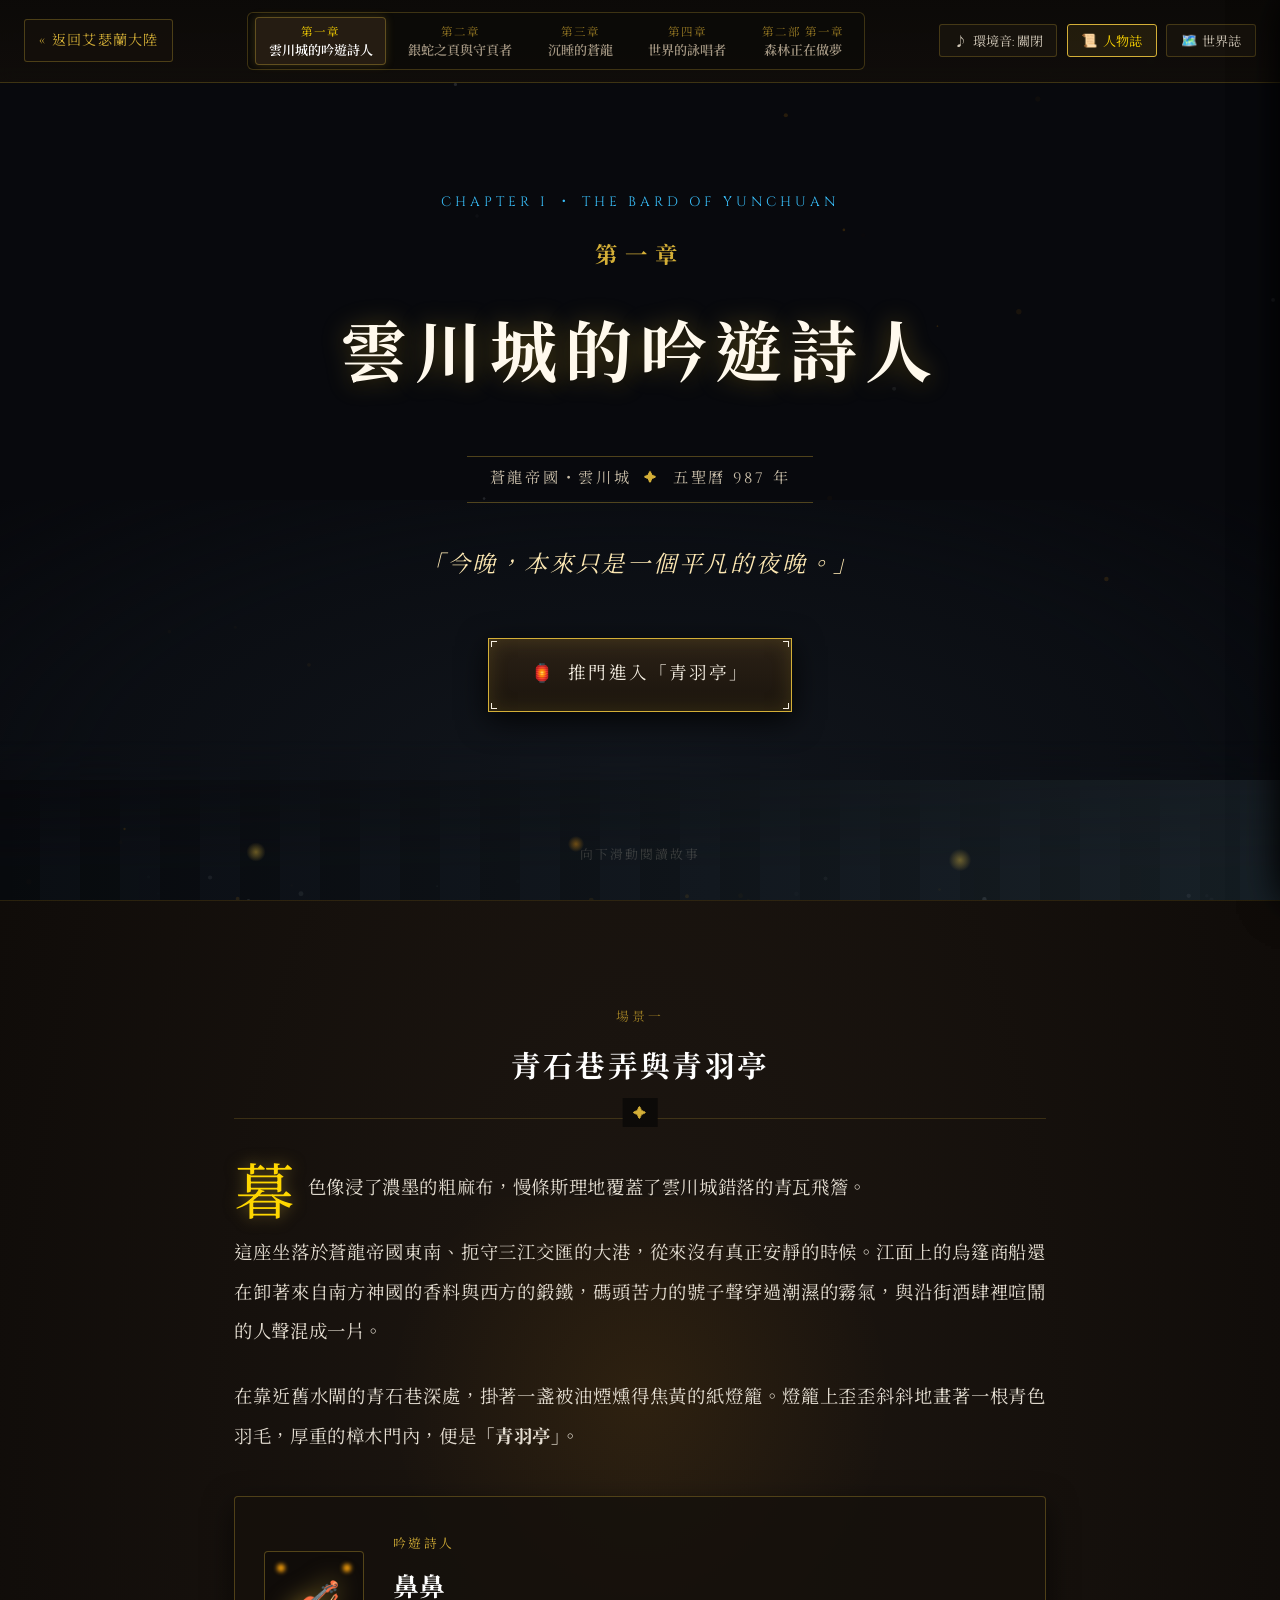
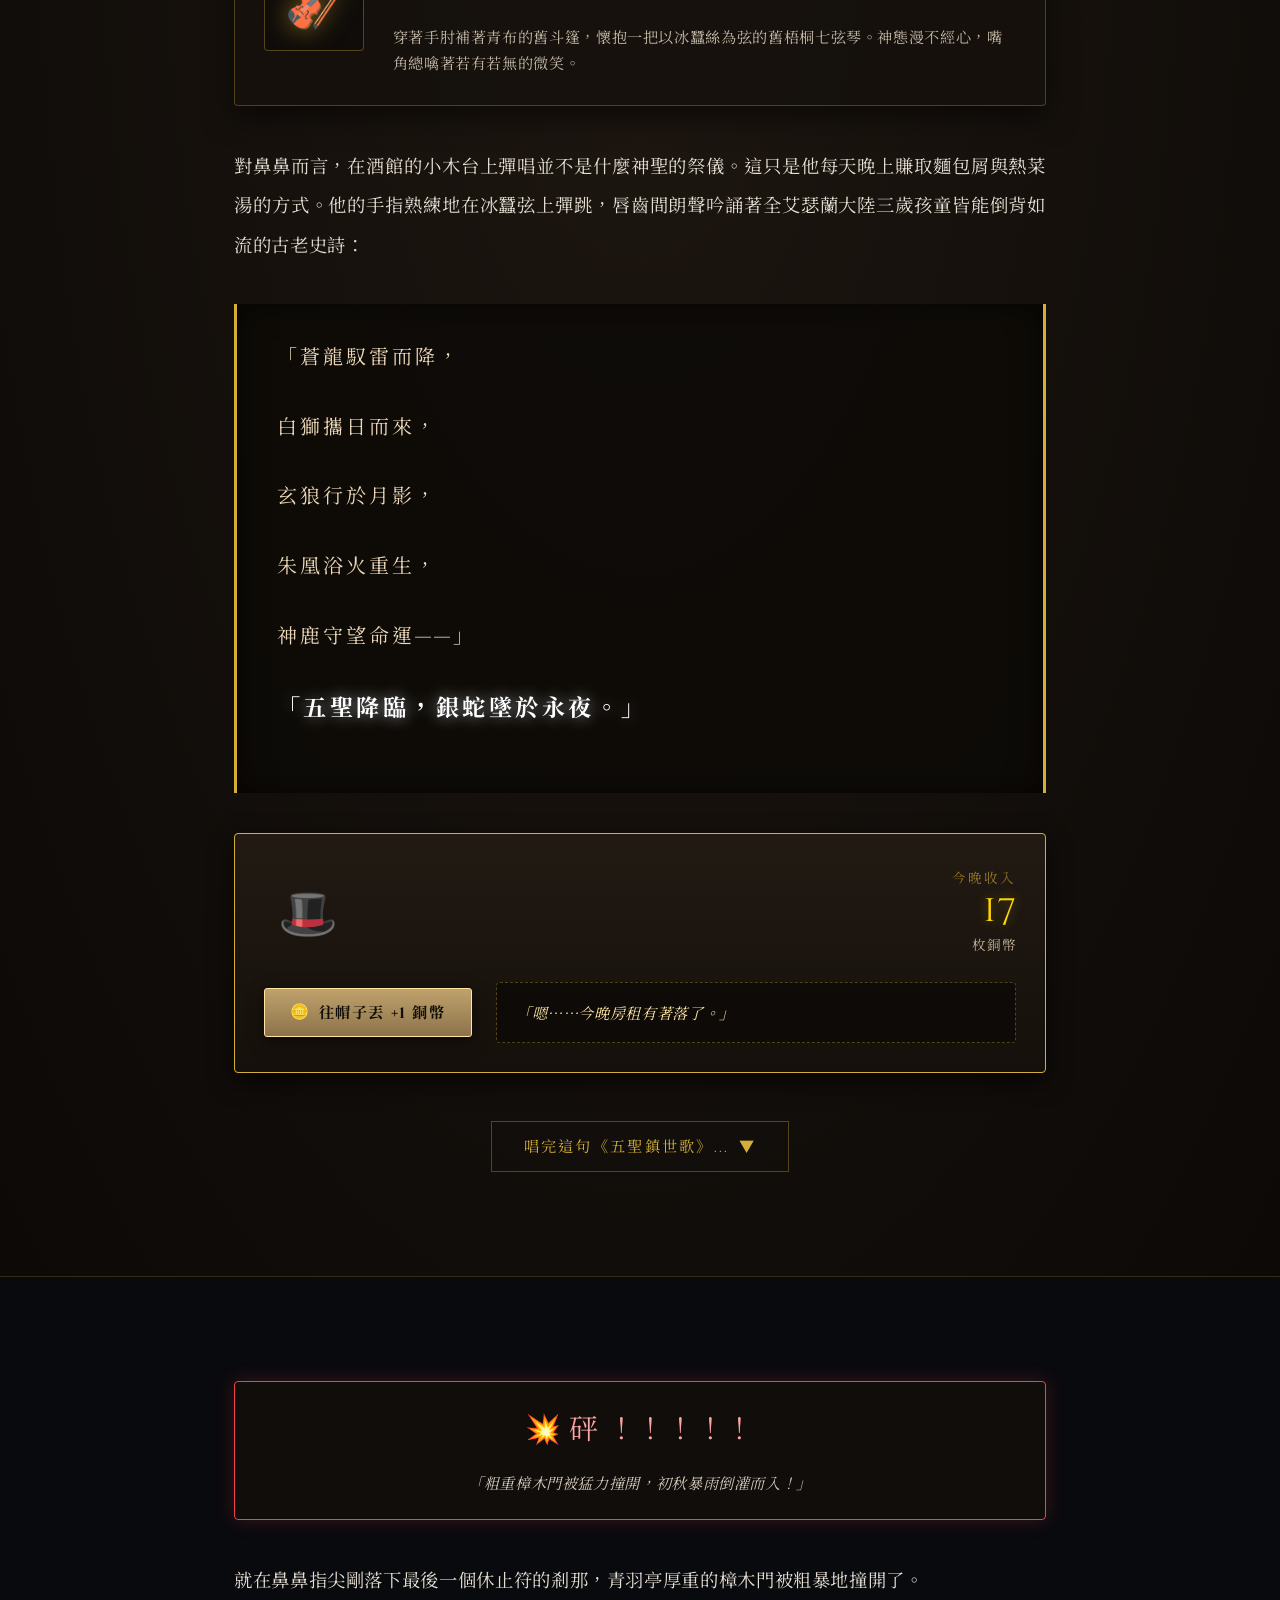
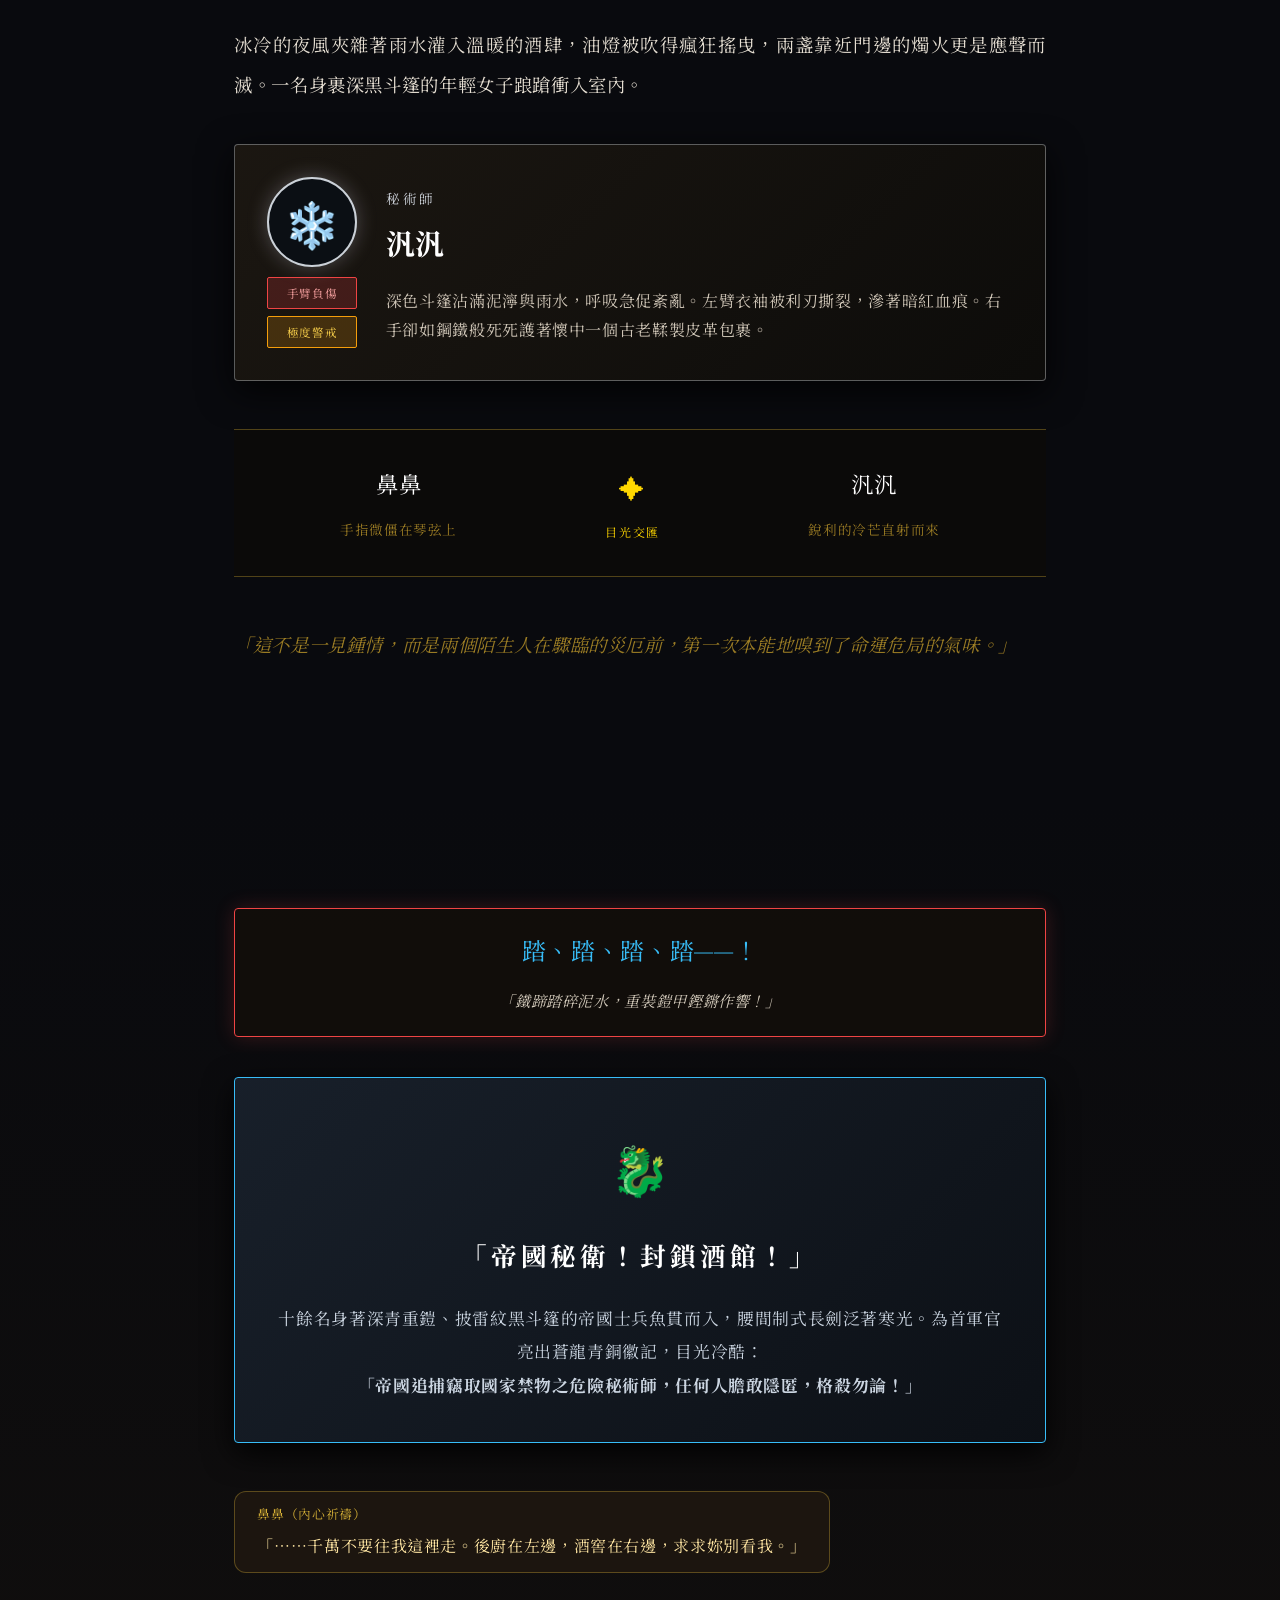
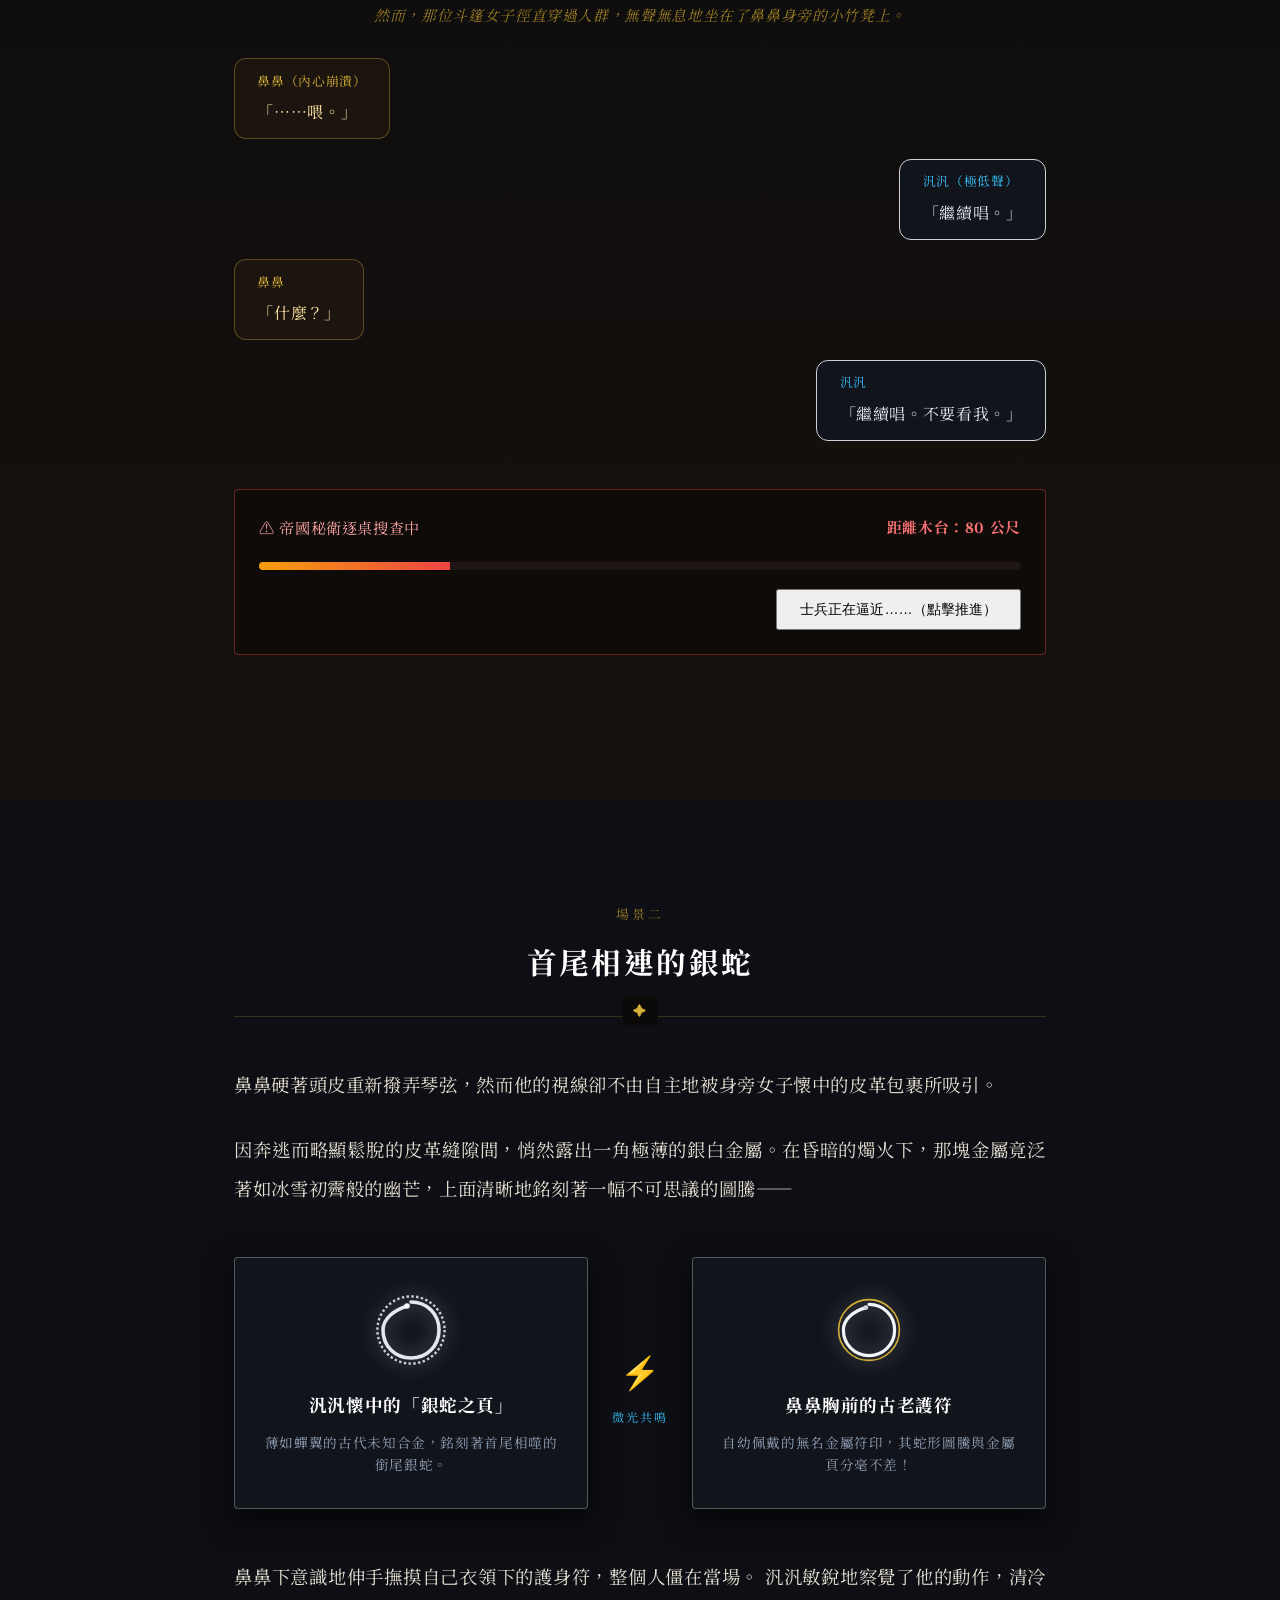
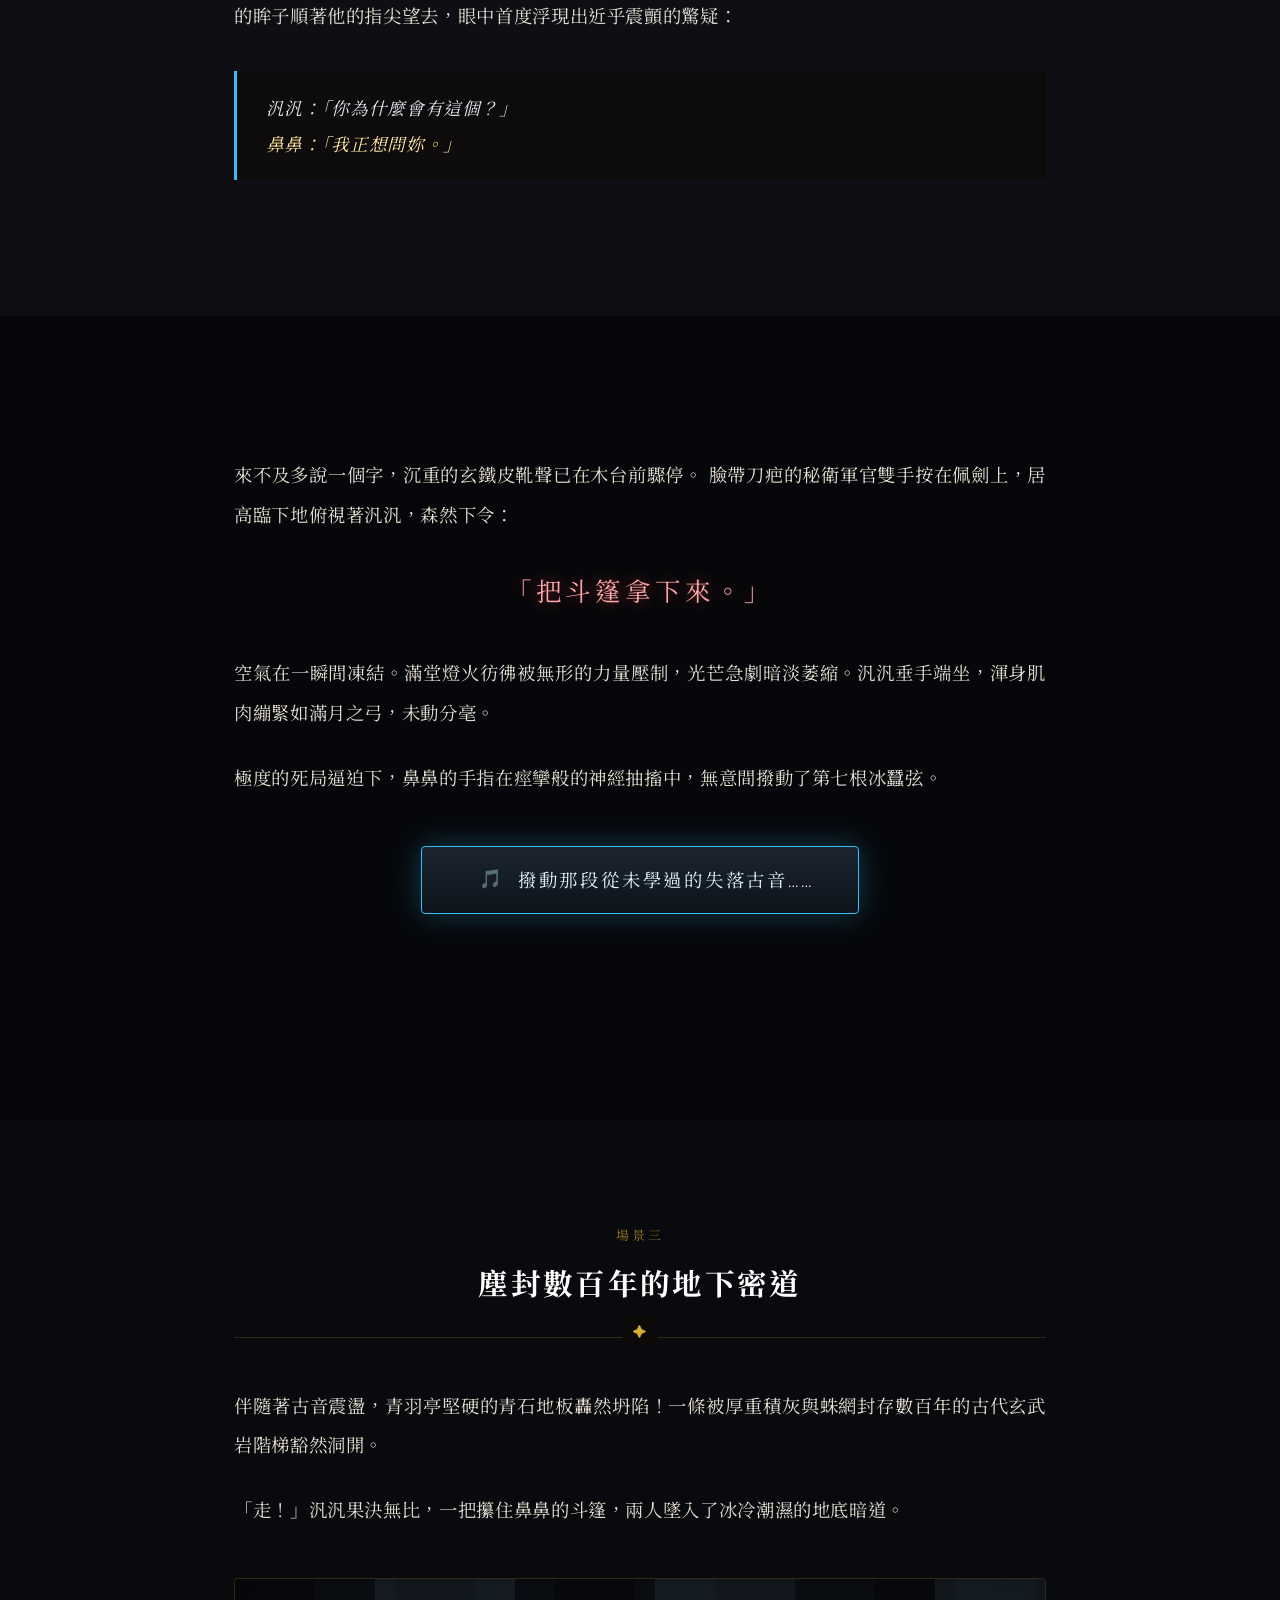
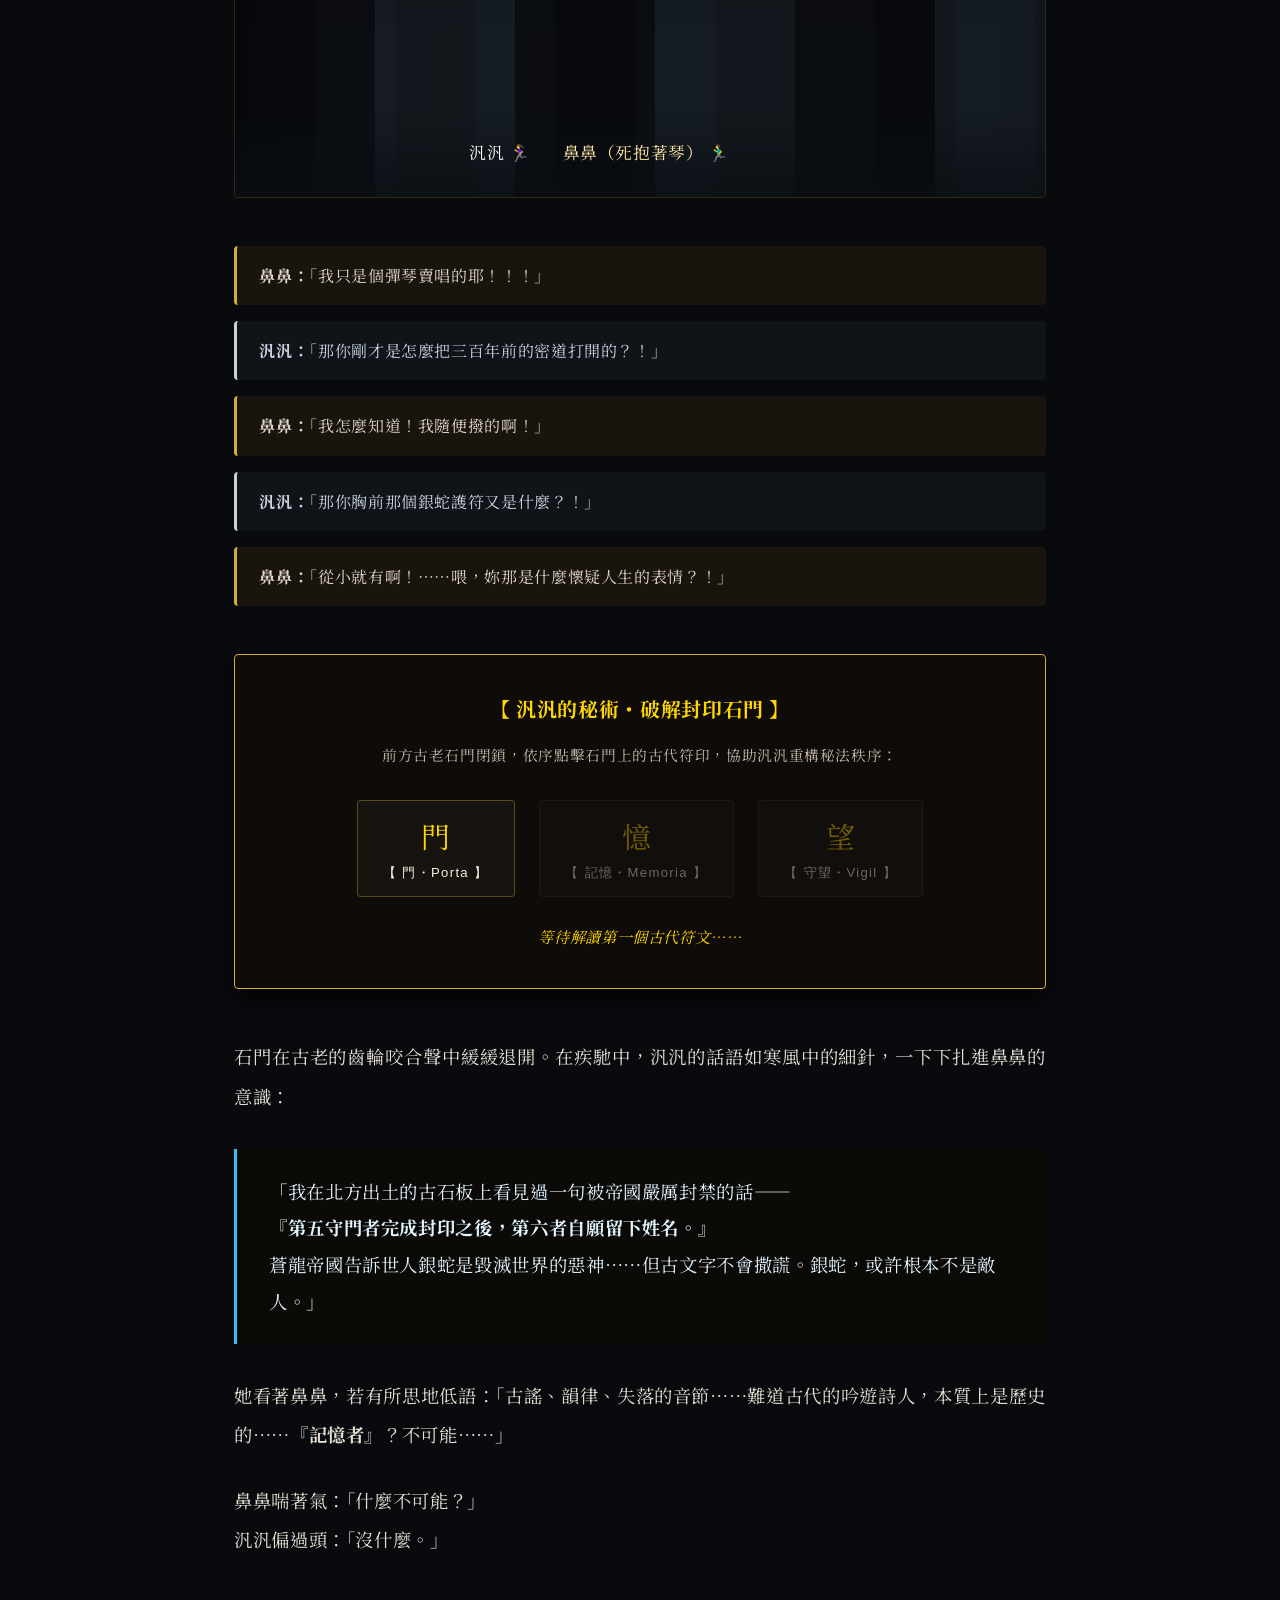
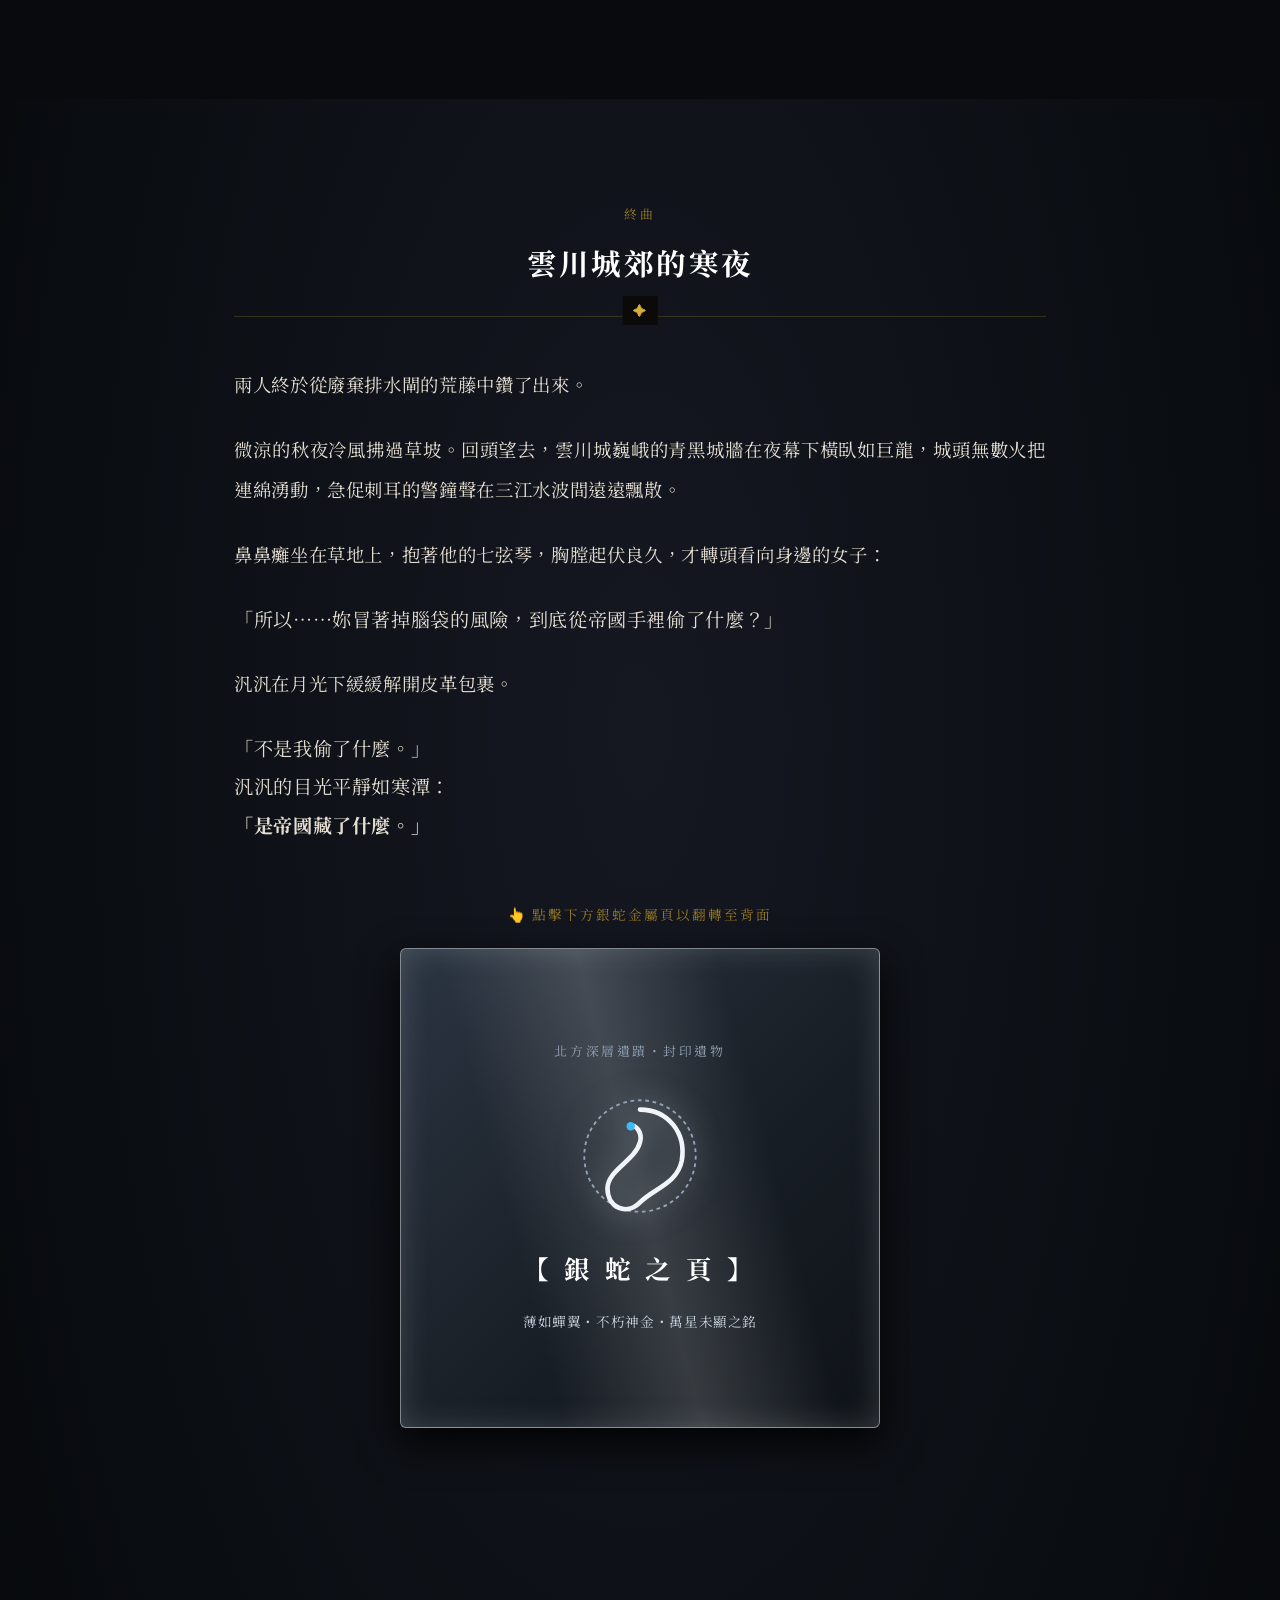
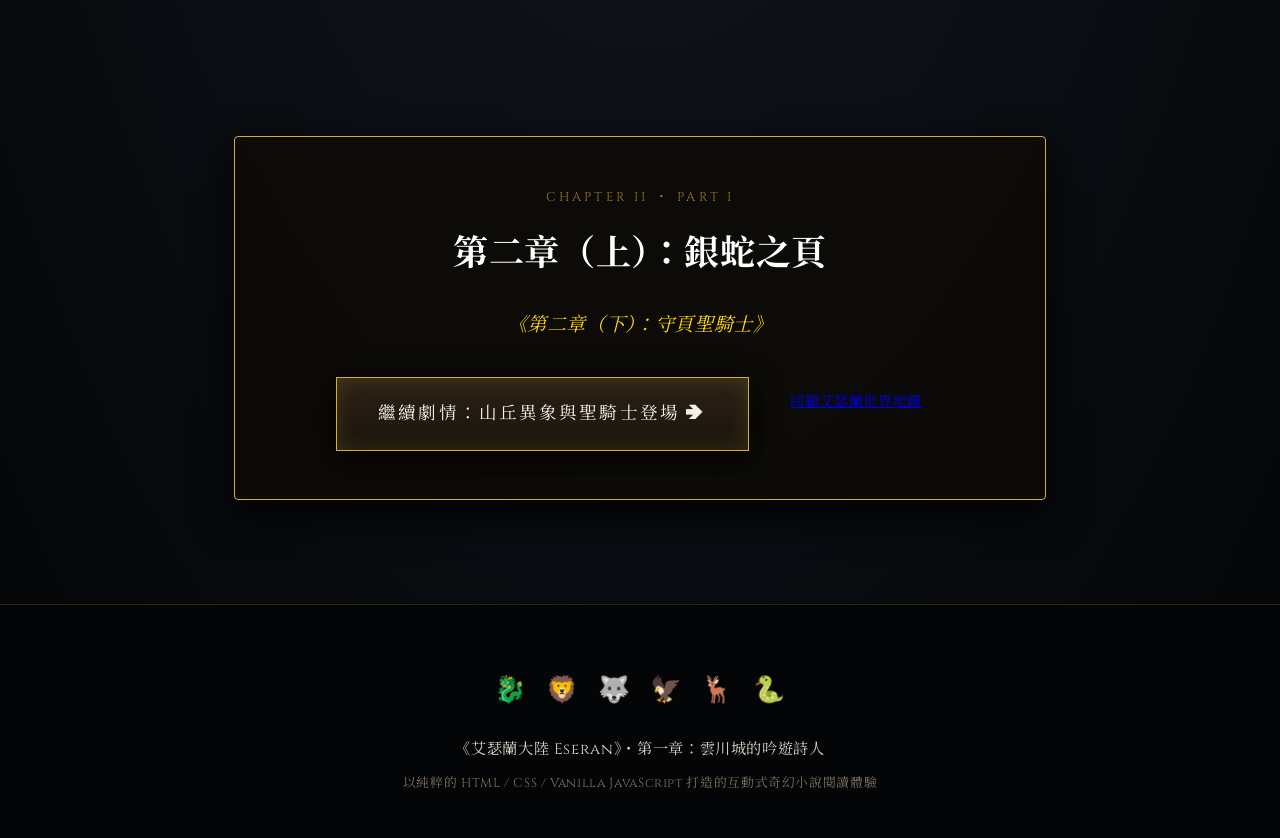
==== commit 9c00b3b8: "Add files via upload" ====
--- a/index.html
+++ b/index.html
@@ -29,7 +29,29 @@
       </div>
 
       <div class="nav-center">
-        <span class="chapter-indicator">第 一 章 ・ 雲川城的吟遊詩人</span>
+        <!-- 章節分頁標籤按鈕 (Chapter Tabs) -->
+        <nav class="chapter-tabs-nav" id="chapter-tabs-nav">
+          <button class="chapter-tab-btn active" data-chapter="ch1">
+            <span class="tab-num">第一章</span>
+            <span class="tab-title">雲川城的吟遊詩人</span>
+          </button>
+          <button class="chapter-tab-btn" data-chapter="ch2">
+            <span class="tab-num">第二章</span>
+            <span class="tab-title">銀蛇之頁與守頁者</span>
+          </button>
+          <button class="chapter-tab-btn" data-chapter="ch3">
+            <span class="tab-num">第三章</span>
+            <span class="tab-title">沉睡的蒼龍</span>
+          </button>
+          <button class="chapter-tab-btn" data-chapter="ch4">
+            <span class="tab-num">第四章</span>
+            <span class="tab-title">世界的詠唱者</span>
+          </button>
+          <button class="chapter-tab-btn" data-chapter="ch5">
+            <span class="tab-num">第二部 第一章</span>
+            <span class="tab-title">森林正在做夢</span>
+          </button>
+        </nav>
       </div>
 
       <div class="nav-right">
@@ -101,6 +123,11 @@
        主體小說滾動故事線
        ============================================== -->
   <main class="novel-main" id="novel-stage">
+
+    <!-- ──────────────────────────────────────────
+         【第一章分頁】 CHAPTER I: THE BARD OF YUNCHUAN
+         ────────────────────────────────────────── -->
+    <div id="ch1-page" class="chapter-page active-page">
 
     <!-- ──────────────────────────────────────────
          一、開場：夜幕下的雲川城 HERO SCENE
@@ -712,15 +739,1121 @@
           <p class="cliffhanger-line line-b" id="ch-line-2">「從來沒有第六個名字。」</p>
         </div>
 
-        <!-- 章節落幕卡 -->
+        <!-- 第一章/第二章前半落幕銜接卡 -->
         <div class="chapter-end-card" id="chapter-end-card">
-          <span class="end-badge">CHAPTER I END</span>
-          <h3 class="end-title">第一章 完</h3>
-          <p class="next-teaser">《第二章：銀蛇之頁》</p>
+          <span class="end-badge">CHAPTER II ・ PART I</span>
+          <h3 class="end-title">第二章（上）：銀蛇之頁</h3>
+          <p class="next-teaser">《第二章（下）：守頁聖騎士》</p>
           
           <div class="end-actions">
-            <button class="parchment-cta-btn" id="btn-next-chapter">
-              <span class="btn-text">繼續旅程 ➔</span>
+            <a href="#scene-chapter2-part2" class="parchment-cta-btn" id="btn-next-chapter">
+              <span class="btn-text">繼續劇情：山丘異象與聖騎士登場 ➔</span>
+            </a>
+            <a href="world.html" class="parchment-btn small-btn">
+              <span>回顧艾瑟蘭世界地圖</span>
+            </a>
+          </div>
+        </div>
+
+      </div>
+    </section>
+    </div>
+
+    <!-- ──────────────────────────────────────────
+         【第二章分頁】 CHAPTER II: THE SILVER SERPENT PAGE & KEEPERS
+         ────────────────────────────────────────── -->
+    <div id="ch2-page" class="chapter-page">
+
+    <!-- ──────────────────────────────────────────
+         十、第二章（下）：銀蛇之頁異變與神秘聖騎士帕帕登場
+         ────────────────────────────────────────── -->
+    <section id="scene-chapter2-part2" class="scene-section scene-ch2-part2">
+      
+      <!-- 山丘夜色、金屬光束與聖焰氛圍圖層 -->
+      <div class="ch2-hill-backdrop">
+        <div class="hill-night-sky"></div>
+        <div class="hill-city-distant">
+          <div class="city-wall-silhouette"></div>
+          <div class="search-torches"></div>
+        </div>
+        <div class="beacon-beam-line" id="beacon-beam-line"></div>
+        <div class="ground-runes-layer" id="ground-runes-layer"></div>
+        <div class="sky-dragon-shadow" id="sky-dragon-shadow"></div>
+      </div>
+
+      <div class="narrative-wrapper">
+
+        <!-- 場景標記 -->
+        <div class="scene-marker">
+          <span class="marker-tag">第二章（下）</span>
+          <h2 class="marker-title">守頁之誓與銀白聖焰</h2>
+        </div>
+
+        <!-- 一、銀蛇之頁異變 -->
+        <div class="novel-prose-block">
+          <p class="dropcap-paragraph">
+            深夜。寒風獵獵吹過雲川城外的荒丘。
+          </p>
+          <p>
+            鼻鼻與汎汎並肩站在山丘高處。遠方，雲川城的城牆在夜霧中沉寂如黑色巨獸，城頭上成百上千道帝國秘衛的火把如蛇般蠕動，急促的搜索笛聲與號角在空曠的夜色中四處飄散。
+          </p>
+          <p>
+            突然，汎汎手中的「銀蛇之頁」發出了低沉的嗡鳴聲。
+          </p>
+        </div>
+
+        <!-- 六圖騰依序亮起互動展示區 -->
+        <div class="totem-beacon-stage" id="totem-beacon-stage">
+          <div class="beacon-aura-overlay"></div>
+          <p class="stage-instruction">✦ 點擊發光「銀蛇之頁」觸發圖騰共鳴與古老信標 ✦</p>
+          
+          <div class="totem-display-box" id="btn-trigger-beacon">
+            <div class="totem-runes-row">
+              <div class="totem-node node-dragon" id="totem-dragon"><span class="t-icon">🐉</span><span class="t-name">龍</span></div>
+              <div class="totem-node node-lion" id="totem-lion"><span class="t-icon">🦁</span><span class="t-name">獅</span></div>
+              <div class="totem-node node-wolf" id="totem-wolf"><span class="t-icon">🐺</span><span class="t-name">狼</span></div>
+              <div class="totem-node node-phoenix" id="totem-phoenix"><span class="t-icon">🦅</span><span class="t-name">凰</span></div>
+              <div class="totem-node node-deer" id="totem-deer"><span class="t-icon">🦌</span><span class="t-name">鹿</span></div>
+              <div class="totem-node node-snake" id="totem-snake"><span class="t-icon">🐍</span><span class="t-name">蛇</span></div>
+            </div>
+            <div class="serpent-amulet-glow-box" id="serpent-amulet-glow">
+              <span class="amulet-icon">𓆙</span>
+              <span class="amulet-status">鼻鼻胸前銀蛇護符正在劇烈共鳴灼熱！</span>
+            </div>
+          </div>
+
+          <div class="beacon-effect-log" id="beacon-effect-log">
+            等待注入秘法共鳴……
+          </div>
+        </div>
+
+        <!-- 二、汎汎發現銀蛇之頁真正用途 -->
+        <div class="novel-prose-block">
+          <p>
+            只見銀蛇之頁上的龍、獅、狼、凰、鹿五個圖騰依序爆發出絢爛光芒，隨後迅速熄滅，最終唯有最後的「銀蛇」圖騰持續散發著純淨冷冽的淡銀色光暈。古老的符文如游魚般浮空環繞，夜霧被一道幾乎不可見的銀色微光切開，腳下草地的泥土間短暫浮現出巨大古代陣圖，低頻的震動讓草葉輕微抖動。
+          </p>
+          <p>
+            汎汎凝視著這幕異象，眼眸驟縮，突然意識到了什麼。
+          </p>
+          
+          <div class="dialogue-group">
+            <div class="dialogue-bubble bibi-talk">
+              <span class="talker">鼻鼻：</span>「它……它怎麼了？該不會要炸了吧？！」
+            </div>
+            <div class="dialogue-bubble fanfan-talk">
+              <span class="talker">汎汎：</span>「這不是單純的記錄……」
+            </div>
+            <div class="dialogue-pause">（汎汎撫摸著溫熱的金屬紋路，稍停良久）</div>
+            <div class="dialogue-bubble fanfan-talk">
+              <span class="talker">汎汎：</span>「它是信標……它正在呼喚某個人。」
+            </div>
+          </div>
+
+          <p>
+            話音剛落，銀蛇之頁頂端倏地向西方夜空釋出一道微不可察的銀色光束，直貫雲霄！
+          </p>
+        </div>
+
+        <!-- 三與四、神秘騎士登場與視覺細節 -->
+        <div class="novel-prose-block">
+          <p>
+            幾秒鐘後。
+          </p>
+          <p>
+            遠方瀰漫的濃霧深處，傳來了規律沉穩的響聲：
+          </p>
+          <blockquote class="hoof-rhythm">
+            「喀——」<br>
+            「喀——」<br>
+            「喀——」
+          </blockquote>
+          <p>
+            聲音並不急促，完全不像帝國追兵衝鋒的喧囂，而更像是一位早已清楚目的地與等待者的行者，正在不疾不徐地跨霧而來。
+          </p>
+          <p>
+            霧氣翻滾向兩旁裂開。一匹披著銀白色古代甲冑的巨型戰馬緩步走出，戰馬上昂然坐著一名全身籠罩在重甲中的騎士。
+          </p>
+        </div>
+
+        <!-- 帕帕聖騎士視覺卡 -->
+        <div class="character-spotlight-card papa-card">
+          <div class="spotlight-visual">
+            <div class="knight-armor-glow"></div>
+            <div class="lion-serpent-crest">
+              <svg viewBox="0 0 100 100" class="crest-svg">
+                <circle cx="50" cy="50" r="42" fill="none" stroke="#d4af37" stroke-width="2"/>
+                <!-- 白獅與銀蛇纏繞徽記 -->
+                <path d="M 50 20 L 65 38 L 50 80 L 35 38 Z" fill="none" stroke="#f59e0b" stroke-width="2"/>
+                <path d="M 30 50 C 50 30, 50 70, 70 50" fill="none" stroke="#cbd1d8" stroke-width="3"/>
+              </svg>
+            </div>
+            <span class="knight-badge">ANCIENT PALADIN</span>
+          </div>
+
+          <div class="spotlight-info">
+            <div class="spotlight-header">
+              <span class="char-role-tag">神秘聖騎士</span>
+              <h3 class="char-title-name">帕帕</h3>
+            </div>
+            
+            <div class="knight-details-grid">
+              <div class="k-detail"><strong>全身裝備：</strong>銀白色古代重甲、深色騎士披風</div>
+              <div class="k-detail"><strong>胸甲印記：</strong>淡金色白獅徽記（周圍纏繞細密銀蛇紋）</div>
+              <div class="k-detail"><strong>佩戴兵器：</strong>腰間古代長劍、左手持大型金屬重盾</div>
+              <div class="k-detail"><strong>盾牌刻印：</strong>『吾等守護真相，而非王冠。』</div>
+              <div class="k-detail"><strong>歲月痕跡：</strong>面容隱於頭盔、鎧甲布滿舊傷疤痕，具強烈古代史詩感</div>
+            </div>
+          </div>
+        </div>
+
+        <!-- 五、第一次對峙與幽默互動 -->
+        <div class="novel-prose-block">
+          <p>
+            騎士在離鼻鼻與汎汎十步之外拉住韁繩。他並未立刻拔劍，頭盔暗處的目光首先凝視著汎汎手中的「銀蛇之頁」，接著緩緩移向鼻鼻胸前發光的銀蛇護符。
+          </p>
+          <p>
+            夜風吹過，三人之間保持了長達數秒的沉寂。
+          </p>
+
+          <div class="dialogue-group">
+            <div class="dialogue-bubble bibi-talk">
+              <span class="talker">鼻鼻：</span>（嚥了口唾沫，打破沉默）「……你也是來抓她的？」
+            </div>
+            <div class="dialogue-pause">（重甲騎士沒有回答，沉穩如山）</div>
+            <div class="dialogue-bubble bibi-talk">
+              <span class="talker">鼻鼻：</span>「還是來抓我的？」
+            </div>
+            <div class="dialogue-pause">（騎士依舊保持沉默）</div>
+            <div class="dialogue-bubble bibi-talk">
+              <span class="talker">鼻鼻：</span>（轉頭小聲對汎汎）「你們穿盔甲的人都這麼不喜歡說話嗎？」
+            </div>
+            <div class="dialogue-bubble fanfan-talk">
+              <span class="talker">汎汎：</span>（冷冷瞪了鼻鼻一眼）「……」
+            </div>
+          </div>
+        </div>
+
+        <!-- 六與七、帕帕第一句話與三百年前的徽記 -->
+        <div class="novel-prose-block">
+          <p>
+            重甲騎士終於開口，他的聲音低沉而富有冰金屬般的共鳴：
+          </p>
+          
+          <blockquote class="papa-first-quote">
+            「銀蛇之頁，終於再次被喚醒了。」
+          </blockquote>
+
+          <p>
+            鼻鼻與汎汎皆是一震。這意味著——這名騎士早在很久以前就知曉銀蛇之頁的存在！
+          </p>
+          <p>
+            汎汎上前半步，雙眸死死盯著騎士胸前的紋章，聲音帶著難以置信的顫抖：
+          </p>
+
+          <div class="dialogue-group">
+            <div class="dialogue-bubble fanfan-talk">
+              <span class="talker">汎汎：</span>「你的徽記……這是白獅聖王國舊王朝時期的聖獅紋。」
+            </div>
+            <div class="dialogue-bubble papa-talk">
+              <span class="talker">帕帕：</span>「妳讀得懂。」
+            </div>
+            <div class="dialogue-bubble fanfan-talk">
+              <span class="talker">汎汎：</span>「這種紋章早在三百年前的王朝更迭中就不復存在了！」
+            </div>
+            <div class="dialogue-pause">（山丘上再次陷入短暫沉默）</div>
+            <div class="dialogue-bubble bibi-talk">
+              <span class="talker">鼻鼻：</span>（張大嘴巴，小聲咕囔）「……所以這位先生今年幾歲？」
+            </div>
+          </div>
+        </div>
+
+        <!-- 八與九、守頁騎士團與召喚謎團 -->
+        <div class="novel-prose-block">
+          <p>
+            帕帕並未正面回答年齡，只是緩緩按住劍柄，透露出了被官方歷史抹去的古老真相：
+          </p>
+          <p>
+            在數百年前，曾有一個秘密侍奉六聖誓約的古老騎士團——<strong>「守頁騎士團」（Keepers of the Pages）</strong>。他們的最高使命，便是世世代代守護六件象徵龍、獅、狼、凰、鹿、蛇的古代遺物「聖頁」。而汎汎手中的銀蛇之頁，正是傳說中的第六頁。
+          </p>
+
+          <div class="dialogue-group">
+            <div class="dialogue-bubble bibi-talk">
+              <span class="talker">鼻鼻：</span>「所以銀蛇之頁剛才把你召喚過來了？」
+            </div>
+            <div class="dialogue-bubble papa-talk">
+              <span class="talker">帕帕：</span>「它不是在呼喚我。」
+            </div>
+            <div class="dialogue-pause">（帕帕停頓片刻，頭盔下的眼神如同沉寂百年的冰川）</div>
+            <div class="dialogue-bubble papa-talk">
+              <span class="talker">帕帕：</span>「它是在確認，我是否還活著。」
+            </div>
+          </div>
+        </div>
+
+        <!-- 十、年齡謎團 -->
+        <div class="novel-prose-block">
+          <div class="dialogue-group">
+            <div class="dialogue-bubble bibi-talk">
+              <span class="talker">鼻鼻：</span>「等等……你剛才說『還活著』？你真的是三百年前的人？！」
+            </div>
+            <div class="dialogue-bubble fanfan-talk">
+              <span class="talker">汎汎：</span>「如果守頁騎士團三百年以前就解散了……普通人類絕不可能存活至今。」
+            </div>
+            <div class="dialogue-bubble papa-talk">
+              <span class="talker">帕帕：</span>「有些誓言，比人的壽命更長。」
+            </div>
+          </div>
+          <p>
+            他沒有解釋自己是否不老、是否曾被封印、抑或是繼承稱號的後人，只是平靜地矗立在風中，讓真相隱沒於沉重的幽暗之中。
+          </p>
+        </div>
+
+        <!-- 十一與十二、帝國秘衛追上與拔劍戰術 -->
+        <div class="novel-prose-block">
+          <p>
+            就在三人交談之際，山丘下方的夜霧突然被熾烈的蒼藍色雷光強行撕裂！
+          </p>
+          <p>
+            無數帝國馬蹄聲與號角聲鋪天蓋地而來，數十名帝國術士吟唱著咒文，蒼藍色的雷霆在半空交織成天羅地網。帝國秘衛軍官在遠處厲聲喝道：「交出逆賊汎汎與禁忌之頁！否則全數格殺！」
+          </p>
+
+          <div class="dialogue-group">
+            <div class="dialogue-bubble papa-talk">
+              <span class="talker">帕帕：</span>「你們把整座城的秘衛都引來了。」
+            </div>
+            <div class="dialogue-bubble bibi-talk">
+              <span class="talker">鼻鼻：</span>「她引來的！」
+            </div>
+            <div class="dialogue-bubble fanfan-talk">
+              <span class="talker">汎汎：</span>「剛才那條密道是你用琴聲打開的。」
+            </div>
+            <div class="dialogue-bubble bibi-talk">
+              <span class="talker">鼻鼻：</span>「……那一半一半好了！」
+            </div>
+          </div>
+
+          <p>
+            帕帕沒有再多言。他緩步前踏，右手按上了腰間古代長劍的劍柄。
+          </p>
+          <p>
+            「錚——！」
+          </p>
+          <p>
+            長劍出鞘的瞬間，騰起的火焰並非現代白獅聖王國常見的陽光金焰，而是一股純淨無瑕的<strong>「銀白色聖焰」（誓約之焰）</strong>！銀白火光沿著古老劍身噴湧而出，將籠罩山丘的夜霧瞬間蒸散！
+          </p>
+        </div>
+
+        <!-- 十三與十四、戰鬥敘事互動選單 (無 RPG 數值，純敘事體驗) -->
+        <div class="interactive-battle-stage" id="interactive-battle-stage">
+          <div class="battle-header">
+            <h4>【 突破帝國重圍 ・ 聖騎士的誓約戰場 】</h4>
+            <p>點擊戰術指令，指揮帕帕施展失傳的古代聖騎士法則：</p>
+          </div>
+
+          <div class="battle-actions-grid">
+            <button class="battle-cmd-btn" id="cmd-shield">
+              <span class="cmd-icon">🛡️</span>
+              <span class="cmd-title">舉盾擋雷</span>
+              <span class="cmd-desc">帕帕提起守頁重盾，以神聖壁障化解蒼藍雷擊</span>
+            </button>
+            <button class="battle-cmd-btn" id="cmd-slash">
+              <span class="cmd-icon">⚔️</span>
+              <span class="cmd-title">斬斷術式</span>
+              <span class="cmd-desc">揮動銀白聖焰，切斷帝國術士陣法與連鎖魔法</span>
+            </button>
+            <button class="battle-cmd-btn" id="cmd-escape">
+              <span class="cmd-icon">🐎</span>
+              <span class="cmd-title">撤離山丘</span>
+              <span class="cmd-desc">以聖火阻斷追兵道路，護送三人衝出包圍圈</span>
+            </button>
+          </div>
+
+          <div class="battle-narrative-log" id="battle-narrative-log">
+            帝國術士正在施放蒼藍雷陣！請選擇戰術行動……
+          </div>
+        </div>
+
+        <!-- 十五與十六、目的地與三人正式組隊 -->
+        <div class="novel-prose-block">
+          <p>
+            銀白聖焰在山丘上拉出一道無法逾越的火牆，帝國秘衛與追兵被迫退避。
+          </p>
+          <p>
+            帕帕收劍入鞘，看向鼻鼻與汎汎，提出了新的旅途方向：
+          </p>
+          <p class="dialogue-line">
+            「離開蒼龍帝國。前往西方<strong>白獅聖王國</strong>。在那裡，保留著一座未被破壞的『守頁騎士團地下聖堂』。」
+          </p>
+
+          <div class="dialogue-group">
+            <div class="dialogue-bubble fanfan-talk">
+              <span class="talker">汎汎：</span>（依然保持警戒）「為什麼我們要相信你？」
+            </div>
+            <div class="dialogue-bubble papa-talk">
+              <span class="talker">帕帕：</span>「妳不需要相信我。」
+            </div>
+            <div class="dialogue-pause">（帕帕低頭看向汎汎手中的銀蛇之頁）</div>
+            <div class="dialogue-bubble papa-talk">
+              <span class="talker">帕帕：</span>「相信它。」
+            </div>
+          </div>
+
+          <!-- 三人冒險小隊卡組 (聲音、文字、誓約) -->
+          <div class="party-trio-card">
+            <h4 class="trio-title">✦ 艾瑟蘭旅人隊伍結成 ✦</h4>
+            <div class="trio-grid">
+              <div class="trio-member bibi-m">
+                <span class="m-icon">🎻</span>
+                <h5 class="m-name">鼻鼻</h5>
+                <span class="m-symbol">【 聲音 】</span>
+                <p class="m-ability">聽見被遺忘的遠古歷史與韻律</p>
+              </div>
+              <div class="trio-member fanfan-m">
+                <span class="m-icon">📜</span>
+                <h5 class="m-name">汎汎</h5>
+                <span class="m-symbol">【 文字 】</span>
+                <p class="m-ability">破譯古代符號、遺跡與禁忌文獻</p>
+              </div>
+              <div class="trio-member papa-m">
+                <span class="m-icon">🛡️</span>
+                <h5 class="m-name">帕帕</h5>
+                <span class="m-symbol">【 誓約 】</span>
+                <p class="m-ability">守護失落真相與三百年守頁使命</p>
+              </div>
+            </div>
+            <p class="trio-footer-concept">「聲音、文字、誓約 —— 三者共同拼湊被抹去的世界歷史。」</p>
+          </div>
+        </div>
+
+        <!-- 十七與十八、幽默互動與古代旋律伏筆 -->
+        <div class="novel-prose-block">
+          <p>
+            三人避開追兵連夜西行。迎著晨曦的微光，鼻鼻看著身旁高大的重甲騎士，忍不住抓了抓頭髮：
+          </p>
+
+          <div class="dialogue-group">
+            <div class="dialogue-bubble bibi-talk">
+              <span class="talker">鼻鼻：</span>「我昨天最大的煩惱還是下個月的房租。」
+            </div>
+            <div class="dialogue-bubble fanfan-talk">
+              <span class="talker">汎汎：</span>「現在呢？」
+            </div>
+            <div class="dialogue-bubble bibi-talk">
+              <span class="talker">鼻鼻：</span>「現在比較想知道，自己為什麼會被一個三百歲的騎士救了。」
+            </div>
+            <div class="dialogue-bubble papa-talk">
+              <span class="talker">帕帕：</span>「我沒有說我三百歲。」
+            </div>
+            <div class="dialogue-bubble bibi-talk">
+              <span class="talker">鼻鼻：</span>「你也沒有否認啊！」
+            </div>
+          </div>
+
+          <p>
+            準備跨過高地邊界時，帕帕突然停下馬步，回頭叫住了鼻鼻：
+          </p>
+
+          <div class="dialogue-group">
+            <div class="dialogue-bubble papa-talk">
+              <span class="talker">帕帕：</span>「吟遊詩人。」
+            </div>
+            <div class="dialogue-bubble bibi-talk">
+              <span class="talker">鼻鼻：</span>「嗯？」
+            </div>
+            <div class="dialogue-bubble papa-talk">
+              <span class="talker">帕帕：</span>「剛才那首歌……你從哪裡學來的？」
+            </div>
+            <div class="dialogue-bubble bibi-talk">
+              <span class="talker">鼻鼻：</span>「哪一首？在酒館打開地道的那一首？我根本沒學過啊，當時緊張得要命，手指自然就彈出來了。」
+            </div>
+            <div class="dialogue-pause">（帕帕陷入了長久的沉默，雙眼望向遠方）</div>
+            <div class="dialogue-bubble papa-talk">
+              <span class="talker">帕帕：</span>「果然……」
+            </div>
+            <div class="dialogue-bubble bibi-talk">
+              <span class="talker">鼻鼻：</span>「果然什麼啊？餵！為什麼你們兩個都喜歡講話講一半啊？！」
+            </div>
+          </div>
+
+          <p>
+            汎汎與帕帕皆沒有回答，只是繼續默默前行。
+          </p>
+        </div>
+
+        <!-- 十九、新章終局：蒼龍甦醒異象 -->
+        <div class="novel-prose-block">
+          <p>
+            三人抵達高地山脊，回首遙望，遠方的雲川城已化為地平線上微小的廓影。
+          </p>
+          <p>
+            帕帕突然再次勒馬停步，眉頭緊鎖。
+          </p>
+
+          <div class="dialogue-group">
+            <div class="dialogue-bubble papa-talk">
+              <span class="talker">帕帕：</span>「太快了……」
+            </div>
+            <div class="dialogue-bubble fanfan-talk">
+              <span class="talker">汎汎：</span>「什麼太快？」
+            </div>
+            <div class="dialogue-bubble papa-talk">
+              <span class="talker">帕帕：</span>「銀蛇之頁……它不應該這麼早甦醒。」
+            </div>
+          </div>
+
+          <p>
+            「轟隆隆隆————！」
+          </p>
+          <p>
+            就在這一瞬間，東方雲川城上空的穹頂爆發出撕裂天地的巨大蒼藍色雷光！天空中翻湧的積雨雲層內，短暫地透出了一尊橫跨數里的巨大蒼龍輪廓——那不是實體，而是宛如神明甦醒的萬丈投影！
+          </p>
+          <p>
+            帕帕望著天空中的蒼龍神影，低聲道：
+          </p>
+
+          <blockquote class="dragon-awakening-quote">
+            「看來……第一位守門者，也醒了。」
+          </blockquote>
+        </div>
+
+        <!-- 二十、第二章完與銜接第三章按鈕 -->
+        <div class="chapter-end-card part2-end-card">
+          <span class="end-badge">CHAPTER II END</span>
+          <h3 class="end-title">《第二章 完》</h3>
+          <p class="next-teaser">下一章：《第三章：沉睡的蒼龍》</p>
+          
+          <div class="end-actions">
+            <a href="#scene-chapter3" class="parchment-cta-btn" id="btn-enter-ch3">
+              <span class="btn-text">繼續旅程：進入第三章 ➔</span>
+            </a>
+            <a href="world.html" class="parchment-btn small-btn">
+              <span>查看世界地圖與守頁歷史</span>
+            </a>
+          </div>
+        </div>
+
+      </div>
+    </section>
+    </div>
+
+    <!-- ==========================================================================
+         【第三章分頁】 CHAPTER III: THE SLEEPING AZURE DRAGON
+         ========================================================================== -->
+    <div id="ch3-page" class="chapter-page">
+
+    <!-- ==========================================================================
+         【第三章：沉睡的蒼龍】 CHAPTER III: THE SLEEPING AZURE DRAGON
+         ========================================================================== -->
+    <section id="scene-chapter3" class="scene-section scene-chapter-3">
+      
+      <!-- 第三章背景氛圍層 (雷雲、幽魂靈光、極速時空穿梭) -->
+      <div class="ch3-ambient-backdrop">
+        <div class="thunder-cloud-layer"></div>
+        <div class="ghost-particle-canvas-overlay" id="ghost-particle-overlay"></div>
+        <div class="ancient-memory-vignette" id="ancient-memory-vignette"></div>
+      </div>
+
+      <div class="narrative-wrapper">
+
+        <!-- ==============================================
+             一、第三章開場蒙太奇：異常的東方
+             ============================================== -->
+        <div class="scene-marker ch3-marker">
+          <span class="marker-tag">CHAPTER III</span>
+          <h2 class="marker-title">第三章：沉睡的蒼龍</h2>
+          <span class="marker-sub">CHAPTER III ・ THE SLEEPING AZURE DRAGON</span>
+        </div>
+
+        <div class="chapter-opening-hero-card">
+          <div class="location-stamp-box">
+            <span class="loc-tag">蒼龍帝國・西境</span>
+            <span class="loc-divider">✦</span>
+            <span class="loc-omen">天地異象</span>
+          </div>
+
+          <h3 class="opening-hero-headline">「神正在甦醒。」</h3>
+          
+          <div class="opening-montage-grid">
+            <div class="montage-item">
+              <span class="m-icon">🌩️</span>
+              <p>原本晴朗的天空長時間籠罩厚重雷雲，無雨卻晝夜迴響著沉悶遠雷</p>
+            </div>
+            <div class="montage-item">
+              <span class="m-icon">✨</span>
+              <p>山川間的深層龍脈出現脈衝式異常發光，古老廢棄神殿石門自行轟然開啟</p>
+            </div>
+            <div class="montage-item">
+              <span class="m-icon">🪨</span>
+              <p>各城鎮蒼龍祭壇自中央裂開，夜間不斷有人宣稱聽見故去親人的悲戚呼喚</p>
+            </div>
+            <div class="montage-item">
+              <span class="m-icon">👻</span>
+              <p>死亡多年的故人頻繁出現在活人夢境中，荒野古墓附近湧現大量青白色幽光</p>
+            </div>
+          </div>
+
+          <div class="opening-suspense-box">
+            <p class="suspense-line line-1">「神正在甦醒。」</p>
+            <div class="suspense-divider"></div>
+            <p class="suspense-line line-2">「但若牠正在復活——」</p>
+            <p class="suspense-line line-3"><strong>「那麼牠曾經死過。」</strong></p>
+          </div>
+        </div>
+
+        <!-- ==============================================
+             二、帕帕察覺不對
+             ============================================== -->
+        <div class="novel-prose-block">
+          <p class="dropcap-paragraph">
+            三人佇立在高地西行幹道的石碑旁。帕帕勒馬停步，深邃的目光長時間注視著東方雲層中瘋狂翻湧的蒼藍雷電，久久一言不發。
+          </p>
+          <p>
+            他經歷過那段漫長的歷史，非常明確地知曉——這絕不是帝國官刊所歌頌的「祥瑞神蹟」。
+          </p>
+
+          <div class="dialogue-group">
+            <div class="dialogue-bubble bibi-talk">
+              <span class="talker">鼻鼻：</span>（看著遠方滿天雷光，抓了抓頭髮）「所以……這是好事嗎？蒼龍保佑，帝國該不會要普天同慶了吧？」
+            </div>
+            <div class="dialogue-bubble papa-talk">
+              <span class="talker">帕帕：</span>「不是。」
+            </div>
+            <div class="dialogue-bubble fanfan-talk">
+              <span class="talker">汎汎：</span>「蒼龍甦醒不是蒼龍帝國千年以來一直在祈禱等待的神蹟嗎？為什麼你的神情如此嚴峻？」
+            </div>
+            <div class="dialogue-bubble papa-talk">
+              <span class="talker">帕帕：</span>（手按古代長劍，聲音低沉得如同萬丈冰谷）「聖獸不該用『復活』這個詞。」
+            </div>
+            <div class="dialogue-pause">（夜風肅殺，山丘上死一般寂靜）</div>
+            <div class="dialogue-bubble papa-talk">
+              <span class="talker">帕帕：</span><strong>「除非……牠曾經死過。」</strong>
+            </div>
+          </div>
+        </div>
+
+        <!-- ==============================================
+             三、遭遇異常小鎮：灰渡鎮
+             ============================================== -->
+        <div class="novel-prose-block">
+          <p>
+            為了避開帝國在幹道上的卡點，三人轉入了一條沿著兩百年前古戰場遺跡延伸的荒僻小徑。深夜時分，一座被濃厚白霧籠罩的小鎮出現在前方——<strong>「灰渡鎮」</strong>。
+          </p>
+          <p>
+            這座由黑石砌成的老街沉靜得可怕。街道兩旁是年久失修、布滿斑駁苔蘚的蒼龍祭壇，遠方則是兩百年前帝國內戰留下的廢棄戰爭紀念碑與綿延數里的古老墓園。
+          </p>
+          <p>
+            鎮上的窗戶緊閉，但空氣中卻飄散著絲絲縷縷不屬於陽世的寒意。
+          </p>
+        </div>
+
+        <!-- ==============================================
+             四、鼻鼻的萬聲之耳失控 (大量幽魂短句震撼視效)
+             ============================================== -->
+        <div class="novel-prose-block">
+          <p>
+            當三人踏入舊戰場邊緣的死寂墓園時，周圍的空氣溫度驟降至冰點！
+          </p>
+          <p>
+            數以千計半透明的青白色幽魂突兀地自地底與墓碑後升起。這一刻，鼻鼻的<strong>「萬聲之耳」</strong>遭遇了前所未有的劇烈衝擊！
+          </p>
+        </div>
+
+        <div class="bibi-overload-stage" id="bibi-overload-stage">
+          <div class="overload-blur-overlay"></div>
+          <div class="whispering-voices-container">
+            <span class="ghost-whisper w1">「別丟下我……」</span>
+            <span class="ghost-whisper w2">「母親……水……給我水……」</span>
+            <span class="ghost-whisper w3">「守住城門！絕對不能退！」</span>
+            <span class="ghost-whisper w4">「退！快退啊！」</span>
+            <span class="ghost-whisper w5">「我還不想死……家裡的麥子剛熟啊……」</span>
+            <span class="ghost-whisper w6">「我的槍呢？！誰拿走了我的槍？！」</span>
+            <span class="ghost-whisper w7">「放過我的孩子……求求你們……」</span>
+          </div>
+
+          <div class="overload-core-box">
+            <span class="warning-tag">⚠️ 萬聲之耳感官失控中 ⚠️</span>
+            <h4 class="overload-title">【 鼻鼻的意識正在被千魂淹沒 】</h4>
+            <p class="overload-desc">無數臨死前的哀嚎、求救與互相重疊的悲痛記憶如巨浪般湧入鼻鼻的腦海，現實與過去的界線瞬間模糊！</p>
+          </div>
+        </div>
+
+        <div class="novel-prose-block">
+          <p>
+            鼻鼻痛苦地捂住雙耳，跪倒在地，冷汗浸透了舊斗篷。汎汎急忙伸手扶住他，焦急地大喊他的名字，但她的聲音在數千死者重疊的巨浪面前顯得如此渺小無力。
+          </p>
+        </div>
+
+        <!-- ==============================================
+             五與六、神秘死靈法師「莉亞」登場
+             ============================================== -->
+        <div class="novel-prose-block">
+          <p>
+            帕帕眼神一冷，拔出古代長劍！璀璨的銀白聖焰再次轟然點亮夜空，重盾橫在前地。在聖騎士的眼中，如此龐大的亡靈潮隨時會衝垮活人的意志。
+          </p>
+          <p>
+            就在帕帕準備揮劍驅散亡靈的千鈞一髮之際——
+          </p>
+          <p class="dialogue-line">
+            「不要傷害他們。」
+          </p>
+          <p>
+            清冷、安靜而極具沉靜張力的女子聲音從濃霧與墓碑深處徐徐傳來。
+          </p>
+          <p>
+            所有人瞬間停下了動作。
+          </p>
+        </div>
+
+        <!-- 莉亞角色焦點卡 -->
+        <div class="character-spotlight-card leah-card">
+          <div class="spotlight-visual">
+            <div class="soul-lamp-glow-effect">
+              <div class="lamp-blue-fire"></div>
+            </div>
+            <span class="knight-badge necromancer-badge">NECROMANCER</span>
+          </div>
+
+          <div class="spotlight-info">
+            <div class="spotlight-header">
+              <span class="char-role-tag">渡魂者 ・ 死靈法師</span>
+              <h3 class="char-title-name">莉亞</h3>
+            </div>
+            
+            <div class="knight-details-grid">
+              <div class="k-detail"><strong>外觀特徵：</strong>黑灰色莊重長袍、深色長髮、氣質冷峻成熟</div>
+              <div class="k-detail"><strong>持有法器：</strong>細長死靈法杖、古老魂燈（燃燒幽藍色火焰）</div>
+              <div class="k-detail"><strong>符號印記：</strong>衣袍紋有生死循環、骨紋與月相圓環</div>
+              <div class="k-detail"><strong>核心理念：</strong>『死亡不是詛咒，死亡不是邪惡；強行打破生死平衡才是危險。』</div>
+              <div class="k-detail"><strong>代表名言：</strong>『活人會修改歷史，死者沒有這個必要。』</div>
+            </div>
+          </div>
+        </div>
+
+        <div class="novel-prose-block">
+          <p>
+            女子緩步走入如海般的幽魂之中。她抬起手中的古老魂燈輕輕一敲，法杖在地面發出清脆的叮噹聲。剎那間，原本躁動不安的千百亡靈彷彿得到了安撫，紛紛平靜地漂浮在她的身側。
+          </p>
+        </div>
+
+        <!-- ==============================================
+             七與八、莉亞的代表台詞與生死平衡理念
+             ============================================== -->
+        <div class="novel-prose-block">
+          <div class="dialogue-group">
+            <div class="dialogue-bubble papa-talk">
+              <span class="talker">帕帕：</span>（並未放下長劍）「他們正在攻擊活人。」
+            </div>
+            <div class="dialogue-bubble leah-talk">
+              <span class="talker">莉亞：</span>「不是。」
+            </div>
+            <div class="dialogue-pause">（莉亞抬頭看向東方夜空中翻滾的蒼藍雷雲）</div>
+            <div class="dialogue-bubble leah-talk">
+              <span class="talker">莉亞：</span><strong>「有人正在叫醒他們。」</strong>
+            </div>
+            <div class="dialogue-bubble leah-talk">
+              <span class="talker">莉亞：</span>「亡者不會無緣無故重返陽世。有人在從死亡的另一側……強行拉扯他們的靈魂。」
+            </div>
+          </div>
+
+          <p>
+            莉亞看著警惕的三人，聲音波瀾不驚：
+          </p>
+          <blockquote class="leah-philosophy-quote">
+            「死亡不是詛咒。死亡是大地與時間最沉靜的安息。<br>
+            有時候，讓死者離開，才是對生命真正的慈悲。」
+          </blockquote>
+        </div>
+
+        <!-- ==============================================
+             九與十、莉亞推斷蒼龍正在被復活與最大矛盾
+             ============================================== -->
+        <div class="novel-prose-block">
+          <p>
+            莉亞緩緩高舉魂燈。只見四野游離的無數淡藍色幽魂光流，竟全都在不自主地朝著東方天空匯聚而去！
+          </p>
+
+          <div class="dialogue-group">
+            <div class="dialogue-bubble fanfan-talk">
+              <span class="talker">汎汎：</span>「妳的意思是……這股萬魂倒流的異象……」
+            </div>
+            <div class="dialogue-bubble leah-talk">
+              <span class="talker">莉亞：</span>「有一股極為浩瀚而龐大的生命能量，正在逆向穿越生死冥界。有人正在復活某個極其古老的存在。」
+            </div>
+            <div class="dialogue-bubble bibi-talk">
+              <span class="talker">鼻鼻：</span>（稍微清醒過來，揉著太陽穴）「復活什麼東西？帝國皇帝嗎？」
+            </div>
+            <div class="dialogue-bubble leah-talk">
+              <span class="talker">莉亞：</span>「如果我的判斷沒有錯——是你們蒼龍帝國的神：<strong>蒼天龍・奧爾雷恩</strong>。」
+            </div>
+            <div class="dialogue-bubble bibi-talk">
+              <span class="talker">鼻鼻：</span>「等等！蒼龍不是五聖神話裡的至高神嗎？！神也會死嗎？！」
+            </div>
+            <div class="dialogue-bubble leah-talk">
+              <span class="talker">莉亞：</span>（幽藍雙眸直視鼻鼻）「所以我才想知道——<strong>牠究竟是怎麼死的。</strong>」
+            </div>
+          </div>
+
+          <p>
+            一個震撼的共識在四人心中形成：若要阻止東方的災厄，必須先找出九百年前「蒼龍死亡」的真正真相！
+          </p>
+        </div>
+
+        <!-- ==============================================
+             十一與十二、禁忌秘術：萬魂回聲 (Echoes of the Departed)
+             ============================================== -->
+        <div class="novel-prose-block">
+          <div class="dialogue-group">
+            <div class="dialogue-bubble fanfan-talk">
+              <span class="talker">汎汎：</span>「如果蒼龍真的曾在歷史中死亡過，那必然發生在九百年前的無星紀元末期……現代的所有官方文獻早已被帝國塗改或焚毀。」
+            </div>
+            <div class="dialogue-bubble leah-talk">
+              <span class="talker">莉亞：</span>「活人的歷史會說謊。死者通常不需要。」
+            </div>
+          </div>
+
+          <p>
+            莉亞準備施展各國魔法聖殿明令封禁的禁忌死靈術——<strong>「萬魂回聲」（Echoes of the Departed）</strong>。這項秘術並非真正召喚亡者復生，而是短暫打開這片土地上沉澱百年的「亡者記憶層」，讓逝者殘留的視覺與感官重現！
+          </p>
+
+          <!-- 四人分工結構圖 -->
+          <div class="four-roles-card">
+            <h4 class="four-roles-title">✦ 九百年前真相破譯・四位探求者 ✦</h4>
+            <div class="four-roles-grid">
+              <div class="role-box"><strong>莉亞</strong><span>【 死亡 】</span><p>開啟亡者記憶層與通冥介質</p></div>
+              <div class="role-box"><strong>鼻鼻</strong><span>【 聲音 】</span><p>聆聽亡者留下的失落殘音與語調</p></div>
+              <div class="role-box"><strong>汎汎</strong><span>【 文字 】</span><p>破譯記憶中的古代符文與封印陣圖</p></div>
+              <div class="role-box"><strong>帕帕</strong><span>【 誓約/見證 】</span><p>辨認九百年前歷史人物與騎士團真相</p></div>
+            </div>
+          </div>
+        </div>
+
+        <!-- ==============================================
+             十三與十四、禁術警告與互動儀式 (Echoes of the Departed Stage)
+             ============================================== -->
+        <div class="novel-prose-block">
+          <div class="dialogue-group">
+            <div class="dialogue-bubble papa-talk">
+              <span class="talker">帕帕：</span>（按住劍柄）「這種術法不是普通死靈術。使用者隨時會被冥界吞噬。」
+            </div>
+            <div class="dialogue-bubble leah-talk">
+              <span class="talker">莉亞：</span>「我知道。」
+            </div>
+            <div class="dialogue-bubble papa-talk">
+              <span class="talker">帕帕：</span>「妳可能回不來。」
+            </div>
+            <div class="dialogue-bubble leah-talk">
+              <span class="talker">莉亞：</span>「所以才叫禁術。」
+            </div>
+            <div class="dialogue-bubble bibi-talk">
+              <span class="talker">鼻鼻：</span>「你們這些會魔法的人，為什麼每次都要挑最危險的方法啊？！」
+            </div>
+            <div class="dialogue-bubble leah-talk">
+              <span class="talker">莉亞：</span>（看鼻鼻一眼）「因為安全的方法通常找不到真相。」
+            </div>
+          </div>
+        </div>
+
+        <!-- 萬魂回聲互動儀式卡 -->
+        <div class="echoes-ritual-stage" id="echoes-ritual-stage">
+          <div class="ritual-header">
+            <h4>【 禁忌秘術 ・ 萬魂回聲儀式 】</h4>
+            <p>請依序點擊下方符印，引導莉亞與三人共鳴，跨越九百年時空冥界：</p>
+          </div>
+
+          <div class="ritual-steps-grid">
+            <button class="ritual-step-btn" id="step-light-lamp">
+              <span class="step-num">STEP 1</span>
+              <span class="step-title">點亮魂燈</span>
+              <span class="step-desc">喚醒幽藍冥火</span>
+            </button>
+            <button class="ritual-step-btn" id="step-wake-battlefield" disabled>
+              <span class="step-num">STEP 2</span>
+              <span class="step-title">喚醒古戰場</span>
+              <span class="step-desc">引導地脈亡魂</span>
+            </button>
+            <button class="ritual-step-btn" id="step-listen-dead" disabled>
+              <span class="step-num">STEP 3</span>
+              <span class="step-title">聆聽亡者</span>
+              <span class="step-desc">開啟萬聲共鳴</span>
+            </button>
+            <button class="ritual-step-btn" id="step-connect-memory" disabled>
+              <span class="step-num">STEP 4</span>
+              <span class="step-title">連結記憶</span>
+              <span class="step-desc">步入九百年前歷史</span>
+            </button>
+          </div>
+
+          <div class="ritual-status-log" id="ritual-status-log">
+            等待點亮古老魂燈……
+          </div>
+        </div>
+
+        <!-- ==============================================
+             十五與十六、進入九百年前記憶與召喚蒼龍大祭司
+             ============================================== -->
+        <div class="ancient-memory-realm" id="ancient-memory-realm" style="display:none;">
+          <div class="realm-era-badge">ANCIENT MEMORY LAYER ・ 900 YEARS AGO</div>
+          
+          <div class="novel-prose-block">
+            <p class="dropcap-paragraph">
+              周圍的荒丘與黑石小鎮瞬間褪色坍塌！取而代之的，是九百年前巍峨浩大的蒼龍中央神殿。浮空石柱聳立於雲霄之間，無數身穿雷紋祭袍的古代祭司與守頁騎士團重甲戰士列陣於前。空中，天空被遮天蔽日的蒼藍雷暴撕裂，一尊巨型蒼龍正發出痛苦狂暴的哀鳴！
+            </p>
+            <p>
+              莉亞的法杖在冥界記憶中引導，一位高大的虛影自無數亡者中緩緩走出——<strong>九百年前的「蒼龍大祭司」</strong>。他身穿古代蒼龍祭袍，戴著雷紋頭冠，神情疲憊而悲滄，胸前殘留著當年致命的戰鬥傷痕。
+            </p>
+            <p>
+              大祭司睜開半透明的雙眸，看著眼前的後世四人，開口的第一句話絕非歌頌，而是發自靈魂深處的顫抖：
+            </p>
+
+            <blockquote class="ancient-priest-first-quote">
+              「你們……為什麼要把牠叫醒？！」
+            </blockquote>
+          </div>
+
+          <!-- ==============================================
+               十七與十八、震撼揭露：我們親手殺了牠
+               ============================================== -->
+          <div class="novel-prose-block">
+            <div class="dialogue-group">
+              <div class="dialogue-bubble fanfan-talk">
+                <span class="talker">汎汎：</span>「大祭司大人！蒼龍難道不是開闢大地、守護艾瑟蘭的至高聖獸嗎？為什麼您會說這樣的話？！」
+              </div>
+            </div>
+
+            <div class="revelation-silence-box">
+              <div class="priest-sad-look">（大祭司露出了極度悲傷與苦澀的笑容）</div>
+              <h3 class="shocking-truth-text">「守護？」</h3>
+              <div class="truth-pause-space"></div>
+              <h2 class="shocking-main-truth"><strong>「是我們親手殺了牠。」</strong></h2>
+            </div>
+
+            <div class="novel-prose-block">
+              <p>
+                這震撼的揭露如重錘敲擊在所有人心中！
+              </p>
+              <p>
+                大祭司的記憶殘片在四人面前徐徐展開：九百年前，五大聖獸完成鎮壓邪蛇的巨大封印之後，蒼龍成為了第一個發生恐怖異變的聖獸！牠開始瘋狂吸收整座大地的龍脈能量，神智徹底失控——因為牠的神聖意識，遭到了某種<strong>「不可名狀的未知存在」</strong>嚴重侵蝕！
+              </p>
+              <p>
+                為了防止失控的蒼龍毀滅整個世界，當時的蒼龍大祭司團與侍奉盟約的「守頁騎士團」付出了極其慘烈的代價，聯手做出了最後的絕望決定：<strong>殺死蒼龍。</strong>
+              </p>
+            </div>
+
+            <!-- ==============================================
+                 十九、三重封印與人為復活
+                 ============================================== -->
+            <div class="novel-prose-block">
+              <p>
+                大祭司繼續說道：聖獸乃天地法則所化，無法像普通生物般徹底消滅。因此，古代勇士們將蒼龍分拆為三部分：<strong>【肉體】、【靈魂】、【神性】</strong>，分別封印在大陸的三處禁地。唯有三者重新結合，蒼龍才能重現陽世。
+              </p>
+              <p>
+                「而如今……」大祭司指向東方沸騰的雷雲：「有人正在秘密破壞這三重封印！現在世上發生的根本不是自然甦醒……而是<strong>『人為復活』</strong>！」
+              </p>
+            </div>
+
+            <!-- ==============================================
+                 二十與二十一、帕帕的過去被看見與銀蛇之頁的封印記憶
+                 ============================================== -->
+            <div class="novel-prose-block">
+              <p>
+                在記憶光流的邊緣，鼻鼻突然凝視著神殿前線的一名年輕騎士。
+              </p>
+              <p>
+                那是一名穿著完整守頁騎士團鎧甲、面容英挺肅穆的年輕戰士，正與同伴手持誓約長劍鎮守祭壇。鼻鼻猛地轉頭看向身旁現在的重甲帕帕，又看了看記憶中的騎士：
+              </p>
+
+              <div class="dialogue-group">
+                <div class="dialogue-bubble bibi-talk">
+                  <span class="talker">鼻鼻：</span>「……等等。帕帕……那個人是你？！」
+                </div>
+                <div class="dialogue-bubble papa-talk">
+                  <span class="talker">帕帕：</span>（沒有否認，只是沉靜地看著記憶中的自己）「……」
+                </div>
+                <div class="dialogue-bubble bibi-talk">
+                  <span class="talker">鼻鼻：</span>「所以你真的活了超過九百年？！我的天啊！」
+                </div>
+                <div class="dialogue-bubble papa-talk">
+                  <span class="talker">帕帕：</span>「現在是討論這件事情的時候嗎？」
+                </div>
+                <div class="dialogue-bubble bibi-talk">
+                  <span class="talker">鼻鼻：</span>「我只是終於得到確切答案了……」
+                </div>
+              </div>
+
+              <p>
+                與此同時，汎汎看到記憶中的一位守頁者將「銀蛇之頁」按入古代祭壇，銀色紋路爆發出耀眼鎖鏈束縛住了狂暴的蒼龍！這確鑿地證明：<strong>銀蛇之頁曾深度參與過聖獸封印！</strong>
+              </p>
+            </div>
+
+          </div>
+        </div>
+
+        <!-- ==============================================
+             二十二至二十五、莉亞失控與鼻鼻救援 (Interactive Rescue)
+             ============================================== -->
+        <div class="novel-prose-block">
+          <p>
+            萬魂回聲持續時間過長，莉亞的意識開始失控地滑向死亡領域！她的身體逐漸變得半透明，魂燈微弱閃爍，無數死者的悲泣聲試圖將她的靈魂拖入冥界深淵。
+          </p>
+
+          <div class="dialogue-group">
+            <div class="dialogue-bubble papa-talk">
+              <span class="talker">帕帕：</span>「莉亞！快結束術式！妳的靈魂正在被撕裂！」
+            </div>
+          </div>
+        </div>
+
+        <!-- 鼻鼻尋找莉亞互動卡 -->
+        <div class="find-leah-rescue-stage" id="find-leah-stage">
+          <div class="rescue-header">
+            <h4>【 萬聲之耳 ・ 在千魂中尋找莉亞 】</h4>
+            <p>莉亞的意識即將沉沒！點擊下方微弱的呼喚，幫助鼻鼻定位莉亞真正的聲音：</p>
+          </div>
+
+          <div class="rescue-voices-grid">
+            <button class="voice-choice-btn wrong-v">「帶我走……」</button>
+            <button class="voice-choice-btn wrong-v">「留下來……」</button>
+            <button class="voice-choice-btn correct-leah-v" id="btn-correct-leah">
+              <span class="v-spark">✨</span>
+              <span class="v-text">「我還沒死……」</span>
+            </button>
+            <button class="voice-choice-btn wrong-v">「好冷……」</button>
+          </div>
+
+          <div class="rescue-feedback-log" id="rescue-feedback-log">
+            尋找冥界深處莉亞的微弱呼喚……
+          </div>
+        </div>
+
+        <div class="novel-prose-block">
+          <p>
+            鼻鼻主動催動「萬聲之耳」，在數萬幽魂的雜音中精確抓住了那句微弱的「我還沒死」，一把將莉亞的意識拽回了現實！
+          </p>
+          
+          <div class="dialogue-group">
+            <div class="dialogue-bubble bibi-talk">
+              <span class="talker">鼻鼻：</span>（大口喘氣）「妳剛剛差點真的變成自己召喚出來的東西了！」
+            </div>
+            <div class="dialogue-bubble leah-talk">
+              <span class="talker">莉亞：</span>（虛弱地扶著法杖，嘴角微揚）「死靈法師最常見的職業意外。」
+            </div>
+            <div class="dialogue-bubble bibi-talk">
+              <span class="talker">鼻鼻：</span>「……妳還能開玩笑，看來沒事了。」
+            </div>
+          </div>
+          <p>
+            莉亞看著鼻鼻，眼神中第一次展露出了對這位流浪詩人的真正信任。
+          </p>
+        </div>
+
+        <!-- ==============================================
+             二十六與二十七、終局場景：天穹龍墓 (The Dragon Tomb)
+             ============================================== -->
+        <div class="novel-prose-block">
+          <p>
+            結合大祭司記憶與銀蛇之頁的指引，汎汎成功定位了蒼龍三重封印的核心之地——<strong>「天穹龍墓」</strong>。
+          </p>
+          <p>
+            四人火速趕赴這座被封鎖數百年的山脈神殿。眼前是令人震撼的絕景：巨大的蒼龍骨骸雕塑懸掛於萬丈山谷之間，古代祭壇四周浮空岩石崩落，雷雲密布，銀色與蒼藍色的符文在龍脈裂縫中劇烈震盪！
+          </p>
+          <p>
+            然而當四人抵達時，神秘黑袍組織已經破壞了最後一道封印，浩瀚的能量匯聚完成！
+          </p>
+        </div>
+
+        <!-- 天穹龍墓大型視覺卡 -->
+        <div class="dragon-tomb-hero-card">
+          <div class="tomb-visual-overlay"></div>
+          <div class="tomb-content">
+            <span class="tomb-badge">ANCIENT SEAL BREAK</span>
+            <h3 class="tomb-title">天穹龍墓 ・ 復活儀式完成</h3>
+            <p class="tomb-desc">肉體、靈魂、神性三重封印已被徹底撕裂！浩瀚的雷霆能量正在重構至高神軀！</p>
+
+            <button class="parchment-cta-btn" id="btn-witness-dragon">
+              <span class="btn-text">⚡ 見證蒼天龍降臨 ➔</span>
+            </button>
+          </div>
+        </div>
+
+        <!-- ==============================================
+             二十九至三十一、蒼龍復活與最終震撼：銀瞳異變
+             ============================================== -->
+        <div class="dragon-awakening-stage" id="dragon-awakening-stage" style="display:none;">
+          <div class="novel-prose-block">
+            <p class="dropcap-paragraph">
+              「轟隆隆隆—————！」
+            </p>
+            <p>
+              整座天穹龍墓山脈巨響崩塌！一隻覆蓋著青藍巨鱗的擎天龍爪自神殿深處伸出，隨後，遮天蔽日的<strong>蒼天龍・奧爾雷恩</strong>真正降臨於世！雲層與萬鈞雷霆圍繞著牠翱翔，每一次呼吸都引發大地震爆！
+            </p>
+            <p>
+              正當所有人都以為蒼龍復活之際，巨大的龍首緩緩低垂，睜開了雙眸——
+            </p>
+          </div>
+
+          <!-- 銀瞳蒼龍異變震撼視覺區 -->
+          <div class="silver-eyes-revelation-box" id="silver-eyes-box">
+            <div class="dragon-eyes-container">
+              <div class="silver-dragon-eye left-eye"></div>
+              <div class="silver-dragon-eye right-eye"></div>
+            </div>
+            <p class="eye-color-desc">牠的眼睛並非傳說中神聖的青藍色，而是——<strong>冰冷冷冽的銀色！</strong></p>
+
+            <div class="serpent-resonance-flash">
+              ✦ 鼻鼻胸前的銀蛇護符與汎汎手中的銀蛇之頁同時爆發出毀滅性的銀光！ ✦
+            </div>
+          </div>
+
+          <div class="novel-prose-block">
+            <p>
+              凝視著冥界靈魂流向的莉亞瞳孔劇烈收縮，發出了全章最令人膽寒的斷言：
+            </p>
+
+            <div class="dialogue-group">
+              <div class="dialogue-bubble leah-talk">
+                <span class="talker">莉亞：</span><strong>「那不是復活……」</strong>
+              </div>
+              <div class="dialogue-bubble fanfan-talk">
+                <span class="talker">汎汎：</span>「什麼？！牠明明已經重構了神軀！」
+              </div>
+              <div class="dialogue-bubble leah-talk">
+                <span class="talker">莉亞：</span>「死者回來的時候，我看得見他們的靈魂。那具身體裡的東西——根本不是蒼龍！」
+              </div>
+            </div>
+
+            <p>
+              蒼龍發出撕裂天地的咆哮，銀色雷霆瞬間照亮了整座艾瑟蘭東方夜空！莉亞面色慘白地低語：
+            </p>
+
+            <blockquote class="final-cliffhanger-quote">
+              「有東西——借用了牠的屍體。」
+            </blockquote>
+          </div>
+        </div>
+
+        <!-- ==============================================
+             三十二、第三章完與四人隊伍卡
+             ============================================== -->
+        <div class="chapter-end-card ch3-end-card" id="ch3-end-card">
+          <span class="end-badge">CHAPTER III END</span>
+          <h3 class="end-title">《第三章 完》</h3>
+          <p class="next-teaser">下一章：《第四章：銀瞳之龍》（Chapter IV: The Silver-Eyed Dragon）</p>
+
+          <!-- 四人隊伍關係圖 (聲音、文字、誓約、死亡 -> 被抹去的真相) -->
+          <div class="four-party-truth-diagram">
+            <h4 class="diagram-title">✦ 艾瑟蘭四人旅人小隊 ✦</h4>
+            <div class="diagram-nodes">
+              <div class="d-node node-bibi">鼻鼻【聲音】</div>
+              <div class="d-node node-fanfan">汎汎【文字】</div>
+              <div class="d-center-core">被抹去的真相</div>
+              <div class="d-node node-papa">帕帕【誓約】</div>
+              <div class="d-node node-leah">莉亞【死亡】</div>
+            </div>
+          </div>
+          
+          <div class="end-actions">
+            <button class="parchment-cta-btn switch-ch-btn" data-target="ch4">
+              <span class="btn-text">進入第四章：世界的詠唱者 ➔</span>
             </button>
             <a href="world.html" class="parchment-btn small-btn">
               <span>回顧艾瑟蘭世界地圖</span>
@@ -730,8 +1863,1018 @@
 
       </div>
     </section>
-
-  </main>
+    </div>
+
+    <!-- ──────────────────────────────────────────
+         【第四章分頁】 CHAPTER IV: WORLDSONG - THE MEMORY BEARER
+         ────────────────────────────────────────── -->
+    <div id="ch4-page" class="chapter-page">
+      <section id="scene-chapter4" class="scene-section scene-chapter-4">
+        
+        <!-- 第四章背景圖層 (世界崩壞、大合唱金束與銀光視效) -->
+        <div class="ch4-ambient-backdrop">
+          <div class="world-collapse-layer" id="world-collapse-layer"></div>
+          <div class="worldsong-gold-aurora" id="worldsong-gold-aurora"></div>
+          <div class="white-flash-overlay" id="white-flash-overlay"></div>
+        </div>
+
+        <div class="narrative-wrapper">
+
+          <!-- ==============================================
+               一、劇情起點：無魂蒼龍
+               ============================================== -->
+          <div class="scene-marker ch4-marker">
+            <span class="marker-tag">CHAPTER IV</span>
+            <h2 class="marker-title">第四章：世界的詠唱者</h2>
+            <span class="marker-sub">CHAPTER IV ・ THE MEMORY BEARER & WORLDSONG</span>
+          </div>
+
+          <div class="novel-prose-block">
+            <p class="dropcap-paragraph">
+              天穹龍墓上空，蒼天龍・奧爾雷恩的巨型神軀遮天蔽日。萬鈞雷霆在牠的鱗片間狂暴呼嘯，每一次呼吸都令整座山脈劇烈抖動。
+            </p>
+            <p>
+              然而，死靈法師莉亞死死凝視著龍軀深處的靈魂流向，面色慘白如紙。
+            </p>
+
+            <div class="dialogue-group">
+              <div class="dialogue-bubble leah-talk">
+                <span class="talker">莉亞：</span>（雙唇顫抖）「那不是活著。」
+              </div>
+              <div class="dialogue-pause">（天地間的狂風似乎在此刻凝滯片刻）</div>
+              <div class="dialogue-bubble leah-talk">
+                <span class="talker">莉亞：</span>「也不是死亡。它擁有肉體、神性與浩瀚龍脈……卻唯獨沒有意志、沒有靈魂、沒有自我，更沒有過往的死亡記憶。」
+              </div>
+              <div class="dialogue-bubble leah-talk">
+                <span class="talker">莉亞：</span><strong>「它只是……還在運作。」</strong>
+              </div>
+            </div>
+
+            <p>
+              一具擁有至高神力、卻毫無意志靈魂的巨龍軀殼佇立於世，帶給所有人的並非神蹟，而是毀滅性的不安！
+            </p>
+          </div>
+
+          <!-- ==============================================
+               二、世界開始崩壞 (五大國度崩壞蒙太奇)
+               ============================================== -->
+          <div class="world-collapse-montage-card">
+            <div class="collapse-header">
+              <span class="warning-badge">⚠️ WORLD ORDER COLLAPSE</span>
+              <h3 class="collapse-title">【 五國秩序失衡 ・ 世界正在失去平衡 】</h3>
+              <p class="collapse-subtitle">當唯有神性、缺乏靈魂的聖獸歸位，世界規則錯誤判定『守門者已歸位』，天地法則宣告崩解！</p>
+            </div>
+
+            <div class="collapse-nations-grid">
+              <div class="n-collapse-box c-dragon">
+                <div class="n-head">🐉 蒼龍帝國</div>
+                <p>雷暴覆蓋帝都，古老龍脈破土噴湧，三江河流逆流，千年前的神殿基石連環崩裂。</p>
+              </div>
+              <div class="n-collapse-box c-lion">
+                <div class="n-head">🦁 白獅聖王國</div>
+                <p>日耀堡聖焰祭壇無火自燃，白日爆發刺眼強光，百年無人敲響的聖堂警鐘自行轟鳴。</p>
+              </div>
+              <div class="n-collapse-box c-wolf">
+                <div class="n-head">🐺 玄狼冰原聯邦</div>
+                <p>萬年永凍冰原撕開萬丈裂谷，沉睡冰下數千年的遺跡浮現，夜空月芒裂變為雙重重影。</p>
+              </div>
+              <div class="n-collapse-box c-phoenix">
+                <div class="n-head">🦅 朱凰神國</div>
+                <p>數座熄滅的火山同時噴發，赤宮聖火不斷熄滅又重燃，祭壇表面冒出詭異黑灰。</p>
+              </div>
+              <div class="n-collapse-box c-deer">
+                <div class="n-head">🦌 翠鹿森國</div>
+                <p>太古世界樹大量枯黃落葉，神鹿祭司徹底失去預知能力，萬千森林飛禽走獸集體狂亂遷徙。</p>
+              </div>
+            </div>
+
+            <div class="world-unbalance-banner">
+              <span>✦ 世 界 正 在 失 去 平 衡 ✦</span>
+            </div>
+          </div>
+
+          <!-- ==============================================
+               三、第一個出手：汎汎 (秘紋封印崩解)
+               ============================================== -->
+          <div class="novel-prose-block">
+            <p>
+              汎汎咬緊牙關，上前一步：「既然災厄源於蒼龍失控，那就重新啟動古代封印將牠鎖回去！」
+            </p>
+            <p>
+              她高舉「銀蛇之頁」，全身幾何符文爆發出耀眼藍光，嘗試調動古代秘紋重構「三重封印」！
+            </p>
+          </div>
+
+          <!-- 汎汎封印嘗試互動區 -->
+          <div class="fanfan-seal-interactive-stage" id="fanfan-seal-stage">
+            <div class="seal-header">
+              <h4>【 汎汎的秘術 ・ 重構三重古代封印 】</h4>
+              <p>請協助汎汎點擊印記，嘗試重建封印閉環：</p>
+            </div>
+
+            <div class="seal-actions-row">
+              <button class="seal-cmd-btn" id="seal-btn-body">
+                <span class="s-icon">🪨</span>
+                <span class="s-title">重建肉體封印</span>
+              </button>
+              <button class="seal-cmd-btn" id="seal-btn-divine" disabled>
+                <span class="s-icon">⚡</span>
+                <span class="s-title">重建神性封印</span>
+              </button>
+              <button class="seal-cmd-btn" id="seal-btn-leyline" disabled>
+                <span class="s-icon">🌐</span>
+                <span class="s-title">鎖定龍脈陣法</span>
+              </button>
+            </div>
+
+            <div class="seal-status-log" id="seal-status-log">
+              等待啟動第一重肉體封印……
+            </div>
+          </div>
+
+          <div class="novel-prose-block">
+            <p>
+              然而，就在封印即將閉合的最後一步【靈魂封印】時，因為蒼龍缺乏靈魂，封印無法形成完整迴圈！無數古代幾何符文瞬間寸寸爆裂，反噬的衝擊波將汎汎重重震飛，銀蛇之頁表面崩裂出細微裂紋！
+            </p>
+            <p class="failure-tag">✦ 汎汎的秘紋封印——失敗！ ✦</p>
+          </div>
+
+          <!-- ==============================================
+               四、第二個出手：帕帕 (終誓與聖焰熄滅)
+               ============================================== -->
+          <div class="novel-prose-block">
+            <p>
+              帕帕一步跨出，面容肅穆如鐵。他發動了守頁騎士團至高禁忌的決死秘奧——<strong>「終誓」</strong>！
+            </p>
+            <p>
+              他將自己九百年來的生命、時間、誓約與聖焰全數燃燒！長劍爆發出前所未有、照亮整座山谷的銀白色誓約聖焰，重盾化為耀眼的防護壁障！
+            </p>
+
+            <div class="dialogue-group">
+              <div class="dialogue-bubble papa-talk">
+                <span class="talker">帕帕：</span>「吾等守護真相，而非王冠！破——！」
+              </div>
+            </div>
+
+            <p>
+              帕帕縱馬衝向蒼龍，聖焰長劍狠狠斬斷了蒼龍的一角神性！然而無魂蒼龍完全沒有痛覺與死亡概念，浩瀚的龍脈電光頃刻間恢復如初，反手一記擎天龍爪將帕帕拍飛！
+            </p>
+            <p>
+              「喀嚓！」
+            </p>
+            <p>
+              傳承九百年的古代誓約長劍斷裂成兩截，守頁重盾碎成粉屑，那燃燒了九百年的銀白聖焰……徹底熄滅。
+            </p>
+            <p class="failure-tag">✦ 帕帕的騎士終誓——失敗！ ✦</p>
+          </div>
+
+          <!-- ==============================================
+               五、第三個出手：莉亞 (冥界裂隙暴走)
+               ============================================== -->
+          <div class="novel-prose-block">
+            <p>
+              莉亞咬牙高舉古老魂燈，發動了規模空前的「萬魂回聲」，直接在半空中撕開了一道貫通生者世界與冥界的幽藍色大門！
+            </p>
+            <p>
+              數以萬計的古代亡魂在幽藍巨門周圍悲鳴沸騰。莉亞的意識跨越萬千死亡領域，試圖搜尋蒼龍真正的靈魂所在。
+            </p>
+            <p>
+              許久，莉亞面色慘白地合上雙眸，魂燈火焰微弱得近乎熄滅：
+            </p>
+
+            <div class="dialogue-group">
+              <div class="dialogue-bubble leah-talk">
+                <span class="talker">莉亞：</span><strong>「不在這裡……」</strong>
+              </div>
+              <div class="dialogue-bubble fanfan-talk">
+                <span class="talker">汎汎：</span>（嘴角帶血，震驚地問）「什麼？！冥界也沒有？！」
+              </div>
+              <div class="dialogue-bubble leah-talk">
+                <span class="talker">莉亞：</span>「它不在生者世界，也不在亡者世界……蒼龍的靈魂，被某種力量從世界本身抹去了！」
+              </div>
+            </div>
+
+            <p>
+              暴走的冥界裂隙險些將莉亞吞噬，她拼死關閉大門後力竭癱倒，魂燈徹底黯淡。
+            </p>
+            <p class="failure-tag">✦ 莉亞的冥界搜魂——失敗！ ✦</p>
+          </div>
+
+          <!-- ==============================================
+               六與七、所有強者敗退與鏡頭轉向鼻鼻
+               ============================================== -->
+          <div class="all-heroes-defeated-card">
+            <h4 class="defeated-title">✦ 探求者們皆已敗退 ✦</h4>
+            <div class="defeated-grid">
+              <div class="d-hero-item">
+                <strong>汎汎</strong>
+                <span>秘紋術耗盡 / 銀蛇之頁受損 / 無法啟封</span>
+              </div>
+              <div class="d-hero-item">
+                <strong>帕帕</strong>
+                <span>長劍折斷 / 盾牌碎裂 / 誓約聖焰熄滅</span>
+              </div>
+              <div class="d-hero-item">
+                <strong>莉亞</strong>
+                <span>魂燈黯淡 / 冥門關閉 / 精神力竭倒下</span>
+              </div>
+            </div>
+            <p class="defeated-footer">強大知識、毀滅戰力、跨越生死之術——在此刻全數失效！無魂蒼龍依然在毀滅世界！</p>
+          </div>
+
+          <div class="novel-prose-block">
+            <p>
+              山谷陷入了死一般的沉寂。
+            </p>
+            <p>
+              鏡頭緩緩轉向了一直默默站在後方的吟遊詩人——<strong>鼻鼻</strong>。
+            </p>
+            <p>
+              他沒有法杖，沒有高深的幾何秘術，沒有聖焰與長劍，也沒有通冥的魂燈。他有的，僅僅是那把一路陪伴他流浪、在逃亡碰撞中已經斷了一根琴弦的舊梧桐七弦琴。
+            </p>
+            <p>
+              鼻鼻看著手裡損壞的七弦琴，嘴角泛起苦笑，自嘲地低語：
+            </p>
+            <p class="dialogue-line">
+              「大家……我連戰鬥都不會，我又能做什麼呢……？」
+            </p>
+          </div>
+
+          <!-- ==============================================
+               八與九、萬聲之耳覺醒：揭露「記憶者」真正本質
+               ============================================== -->
+          <div class="novel-prose-block">
+            <p>
+              然而，就在鼻鼻按住琴弦的這一刻，他的「萬聲之耳」爆發出了前所未有的宏大響聲！
+            </p>
+            <p>
+              那不再是個人的哀痛，也不再是臨死前的呼喚，而是——<strong>整座艾瑟蘭大地的聲音！</strong>
+            </p>
+            <p>
+              三江河流奔騰的脈動、風吹過針葉林的呼嘯、遠古山脈的沉吟、雲川城小巷裡孩童的歌聲、老祖母在床頭講述的故事、村落節慶的民謠、歷代吟遊詩人流浪時彈唱的古歌……九百年來無數人對於大地的記憶，在此刻如溫暖的江河般流入鼻鼻的感知！
+            </p>
+            <p>
+              鼻鼻在這一刻徹底頓悟了：
+            </p>
+
+            <blockquote class="memory-bearer-revelation-quote">
+              「記憶者」從來不是某種強大的法師血統，也不是某種戰鬥職業。<br>
+              這是艾瑟蘭大地為了防止真實歷史被權者與時間徹底抹去，而藏在每一首童謠、每一段傳說與每一首詩歌裡的——<strong>世界記憶。</strong>
+            </blockquote>
+          </div>
+
+          <!-- ==============================================
+               十與十一、蒼龍靈魂所在地與鼻鼻準備唱歌
+               ============================================== -->
+          <div class="novel-prose-block">
+            <p>
+              鼻鼻的眼眶濕潤了。他終於明白了為什麼冥界找不到蒼龍的靈魂——因為蒼龍的自我並沒有消失！九百年來，每當人們吟唱《五聖鎮世歌》，每當孩童聽聞蒼龍的神話，蒼龍的靈魂碎片便活在世人的故事與大地的記憶裡！
+            </p>
+            <p>
+              鼻鼻拍了拍斗篷上的塵土，緩慢在碎石上坐下，將受損的七弦琴平放在膝頭。
+            </p>
+
+            <div class="dialogue-group">
+              <div class="dialogue-bubble fanfan-talk">
+                <span class="talker">汎汎：</span>（虛弱地抬頭）「鼻鼻……你想做什麼？」
+              </div>
+              <div class="dialogue-bubble bibi-talk">
+                <span class="talker">鼻鼻：</span>「唱歌。」
+              </div>
+              <div class="dialogue-bubble papa-talk">
+                <span class="talker">帕帕：</span>（靠著碎石，驚訝地問）「現在？在神面前？」
+              </div>
+              <div class="dialogue-bubble bibi-talk">
+                <span class="talker">鼻鼻：</span>（笑了笑，眼神無比溫暖堅定）「對啊。我本來就是靠這個吃飯的。」
+              </div>
+            </div>
+          </div>
+
+          <!-- ==============================================
+               十二與十三、失落的第六段：《六聖鎮世歌》
+               ============================================== -->
+          <div class="novel-prose-block">
+            <p>
+              鼻鼻撥動了殘破的琴弦。那正是第一章在青羽亭酒館裡彈唱的《五聖鎮世歌》！但這一次，不再是為了賺取幾枚銅幣與熱湯，而是為了讓這個世界重新想起自己！
+            </p>
+            <p>
+              「蒼龍馭雷而降，白獅攜日而來，玄狼行於月影，朱凰浴火重生，神鹿守望命運——」
+            </p>
+            <p>
+              唱到此處，鼻鼻停頓片刻。他聽見了九百年來被歷史刪除、被帝國封禁的真正第六段：
+            </p>
+
+            <blockquote class="sixth-verse-quote" id="sixth-verse-quote">
+              「——而銀蛇銜尾，守住無人記得的名字。」
+            </blockquote>
+          </div>
+
+          <!-- ==============================================
+               十四與十五、核心互動：玩家親自詠唱【世界詠唱 Worldsong】
+               ============================================== -->
+          <div class="worldsong-interactive-stage" id="worldsong-stage">
+            <div class="worldsong-header">
+              <span class="ws-badge">TRUE POWER ・ WORLDSONG</span>
+              <h4>【 喚醒世界記憶 ・ 玩家親自詠唱 】</h4>
+              <p>請點擊下方按鈕，協助鼻鼻唱出被遺忘九百年的完整《六聖鎮世歌》：</p>
+            </div>
+
+            <div class="song-lines-display-box" id="song-lines-display">
+              <p class="song-current-line" id="song-current-line">「等待開始詠唱……」</p>
+            </div>
+
+            <div class="worldsong-action-wrapper">
+              <button class="parchment-cta-btn worldsong-sing-btn" id="btn-worldsong-sing">
+                <span class="btn-text" id="sing-btn-label">✨ 開始詠唱第一句 ➔</span>
+              </button>
+            </div>
+
+            <div class="worldsong-progress-bar-container">
+              <div class="ws-progress-fill" id="ws-progress-fill" style="width: 0%;"></div>
+            </div>
+          </div>
+
+          <!-- ==============================================
+               十六與十七、五國回應與世界合唱
+               ============================================== -->
+          <div class="novel-prose-block">
+            <p>
+              奇跡發生了。
+            </p>
+            <p>
+              鼻鼻的歌聲並非靠魔力擴散，而是透過龍脈、聖火、月影、世界樹與大地記憶傳遍了整個艾瑟蘭五國！
+            </p>
+
+            <div class="five-nations-response-grid">
+              <div class="res-card">
+                <strong>🐉 蒼龍帝國</strong>
+                <p>街頭老者無意識地跟著哼唱童年聽過的旋律，暴雨雷暴開始奇蹟停息。</p>
+              </div>
+              <div class="res-card">
+                <strong>🦁 白獅聖王國</strong>
+                <p>古老修道院沉寂百年的銅鐘自發敲響和聲，暴烈的強光化為柔和暖陽。</p>
+              </div>
+              <div class="res-card">
+                <strong>🐺 玄狼冰原聯邦</strong>
+                <p>七部族長者與狂戰士齊聲合唱失傳古歌，裂開的冰原停止撕裂。</p>
+              </div>
+              <div class="res-card">
+                <strong>🦅 朱凰神國</strong>
+                <p>聖女與祭司聽見遠古祭歌，噴發的火山噴煙轉為緋紅祥雲。</p>
+              </div>
+              <div class="res-card">
+                <strong>🦌 翠鹿森國</strong>
+                <p>世界樹枝頭瞬間抽芽重新長出綠葉，集體遷徙的百獸安詳止步。</p>
+              </div>
+            </div>
+
+            <p>
+              全艾瑟蘭數千萬人的記憶聲音匯聚成宏大的天地合唱，鼻鼻只是那個讓世界重新聽見自己的人！
+            </p>
+          </div>
+
+          <!-- ==============================================
+               十八與十九、蒼龍靈魂重構與未知銀色存在排出
+               ============================================== -->
+          <div class="novel-prose-block">
+            <p>
+              億萬道由記憶化成的金色光點從世界各地漫天飛來，湧入蒼龍體內！童謠、壁畫、民謠、祈詞與吟遊詩人的歌聲重構了蒼龍的意識自我。
+            </p>
+            <p>
+              蒼龍痛苦地咆哮，牠那雙冰冷的銀色眼睛劇烈閃爍——最終，銀光消退，神聖純淨的<strong>蒼藍色龍瞳</strong>重新睜開！
+            </p>
+            <p>
+              「嘶————！」
+            </p>
+            <p>
+              一團無法名狀的巨型銀色影子被蒼龍靈魂強行排出體外！它形狀不斷變化，似蛇、似霧、似巨大的陰影。
+            </p>
+
+            <div class="dialogue-group">
+              <div class="dialogue-bubble fanfan-talk">
+                <span class="talker">汎汎：</span>（震驚地指著銀影）「那是……銀蛇？！」
+              </div>
+              <div class="dialogue-bubble papa-talk">
+                <span class="talker">帕帕：</span>（第一次露出了極度的恐懼）<strong>「不是！那不是第六守門者！銀蛇根本不是侵蝕聖獸的存在！」</strong>
+              </div>
+            </div>
+
+            <p>
+              這顛覆性的真相證明：真正侵蝕五聖獸的幕後黑影，另有其人！
+            </p>
+          </div>
+
+          <!-- ==============================================
+               二十一與二十二、琴弦全斷與世界復原
+               ============================================== -->
+          <div class="novel-prose-block">
+            <p>
+              鼻鼻唱出了最後的歌詞：
+            </p>
+            <blockquote class="final-singing-quote">
+              「名字可以被抹去，故事可以被改寫；<br>
+              但只要還有人記得——世界就不會忘記自己。」
+            </blockquote>
+            <p>
+              「嘣、嘣、嘣……嘣！」
+            </p>
+            <p>
+              承受了極致世界詠唱的梧桐七弦琴，琴弦接連崩斷，最後一根冰蠶弦也應聲斷裂。
+            </p>
+            <p>
+              與此同時，覆蓋整座大陸的雷暴與地震全數平息，浩劫化解，艾瑟蘭得救了！
+            </p>
+          </div>
+
+          <!-- ==============================================
+               二十三至二十五、蒼龍認出鼻鼻與幽默收尾
+               ============================================== -->
+          <div class="novel-prose-block">
+            <p>
+              恢復意識的蒼天龍・奧爾雷恩緩緩低垂巨大的龍首，青藍色巨瞳凝視著鼻鼻，低沉開口：
+            </p>
+            
+            <div class="dialogue-group">
+              <div class="dialogue-bubble dragon-talk">
+                <span class="talker">蒼龍：</span><strong>「記憶者……你終於回來了。」</strong>
+              </div>
+              <div class="dialogue-bubble bibi-talk">
+                <span class="talker">鼻鼻：</span>（愣住，手指指著自己）「……我？」
+              </div>
+            </div>
+
+            <p>
+              同伴們震驚地看著鼻鼻。莉亞感嘆：「我能呼喚死者，但你剛才呼喚的是整個世界。」帕帕也低語：「也許守頁者等待的……從來不是銀蛇。」
+            </p>
+            <p>
+              鼻鼻低頭看著完全斷弦的七弦琴，沉默了三秒，突然發出了哀鳴：
+            </p>
+
+            <div class="dialogue-group">
+              <div class="dialogue-bubble bibi-talk">
+                <span class="talker">鼻鼻：</span>「……完了啦！」
+              </div>
+              <div class="dialogue-bubble fanfan-talk">
+                <span class="talker">汎汎：</span>「什麼完了？」
+              </div>
+              <div class="dialogue-bubble bibi-talk">
+                <span class="talker">鼻鼻：</span>「吃飯的傢伙壞掉了啊！這把琴超貴的耶！」
+              </div>
+              <div class="dialogue-bubble leah-talk">
+                <span class="talker">莉亞：</span>「你剛剛救了整個世界。」
+              </div>
+              <div class="dialogue-bubble bibi-talk">
+                <span class="talker">鼻鼻：</span>「救世界又不能拿去付修琴錢！」
+              </div>
+            </div>
+          </div>
+
+          <!-- ==============================================
+               二十九至三十一、第一部終局伏筆與落幕卡
+               ============================================== -->
+          <div class="novel-prose-block">
+            <p>
+              蒼龍看向汎汎手中的銀蛇之頁，留下了最後的震憾警示：
+            </p>
+            <blockquote class="dragon-warning-quote">
+              「不要去找第六守門者。因為牠不是被封印的那一個……<br>
+              <strong>我們五個——才是。</strong>」
+            </blockquote>
+          </div>
+
+          <div class="chapter-end-card ch4-end-card" id="ch4-end-card">
+            <span class="end-badge">BOOK I FINALE</span>
+            <h3 class="end-title">《第一部：銀蛇之頁》 完</h3>
+            <p class="next-teaser">下一部：《第二部：被封印的五神》（The Five Sealed Gods）</p>
+
+            <!-- 四人能力真實指向結構卡 -->
+            <div class="four-party-truth-diagram">
+              <h4 class="diagram-title">✦ 艾瑟蘭四人旅人小隊 ・ 真實之陣 ✦</h4>
+              <div class="diagram-nodes">
+                <div class="d-node node-fanfan">汎汎【文字】</div>
+                <div class="d-node node-papa">帕帕【誓約】</div>
+                <div class="d-center-core">艾瑟蘭的真實</div>
+                <div class="d-node node-leah">莉亞【死亡】</div>
+                <div class="d-node node-bibi">鼻鼻【聲音/詠唱】</div>
+              </div>
+            </div>
+            
+            <div class="end-actions">
+              <button class="parchment-cta-btn switch-ch-btn" data-target="ch5">
+                <span class="btn-text">進入 第二部 第一章：森林正在做夢 ➔</span>
+              </button>
+              <a href="world.html" class="parchment-btn small-btn">
+                <span>回顧艾瑟蘭世界地圖</span>
+              </a>
+            </div>
+
+            <div class="book2-notice" id="book2-notice" style="display:none; margin-top:1.2rem; color:var(--gold-bright);">
+              ✦ 《第二部：被封印的五神》尚未開放，敬請期待！ ✦
+            </div>
+          </div>
+
+        </div>
+      </section>
+    </div>
+
+    <!-- ──────────────────────────────────────────
+         【第二部 第一章分頁】 PART II CHAPTER I: THE FOREST IS DREAMING
+         ────────────────────────────────────────── -->
+    <div id="ch5-page" class="chapter-page">
+
+      <!-- 一、劇情承接與標題 HERO SECTION -->
+      <section id="scene-p2ch1-hero" class="scene-section scene-forest-hero">
+        <div class="forest-hero-backdrop">
+          <div class="forest-canopy-glow"></div>
+          <div class="emerald-mist-layer"></div>
+          <div class="ancient-trees-silhouette"></div>
+        </div>
+
+        <div class="hero-text-container">
+          <div class="scene-pre-badge">PART II ・ CHAPTER I</div>
+          <h1 class="novel-chapter-title">
+            <span class="sub-chapter">第二部 第一章</span>
+            <span class="main-title">森林正在做夢</span>
+            <span class="en-sub-title">The Forest Is Dreaming</span>
+          </h1>
+
+          <div class="city-lore-stamp">
+            <span class="location-name">艾瑟蘭中央國家・翠鹿森國</span>
+            <span class="divider">✦</span>
+            <span class="era-name">神鹿願景節前夕</span>
+          </div>
+
+          <p class="hero-lead-quote">
+            「自然不是可以命令的工具……它若發怒，只是因為它在痛。」
+          </p>
+
+          <div class="enter-forest-wrapper">
+            <a href="#scene-nature-anomaly" class="parchment-cta-btn" id="btn-enter-forest">
+              <span class="corner tl"></span><span class="corner tr"></span>
+              <span class="corner bl"></span><span class="corner br"></span>
+              <span class="btn-icon">🦌</span>
+              <span class="btn-label">踏入「翠鹿森國」邊境</span>
+            </a>
+          </div>
+        </div>
+      </section>
+
+      <!-- 二、無魂蒼龍後遺症：大型自然異常蒙太奇 -->
+      <section id="scene-nature-anomaly" class="scene-section scene-nature-anomaly">
+        <div class="section-parchment-box">
+          <h2 class="scene-title">一、蒼龍餘波與混亂的大地法則</h2>
+          
+          <div class="novel-prose-block">
+            <p>
+              第一部《銀蛇之頁》結尾，鼻鼻以「世界詠唱」成功找回了無魂蒼龍真正的靈魂，讓蒼龍恢復意識。然而，蒼龍曾被抽離靈魂、作為暴走載體短暫存在期間所造成的生命脈絡撕裂，並未立刻消失。
+            </p>
+            <p>
+              位於艾瑟蘭大陸中央的「翠鹿森國」，正是龍脈、古林、水系與世界樹根系交會最為密集的樞紐。因此，這裡受到的法則震盪最為劇烈。
+            </p>
+          </div>
+
+          <!-- 自然異常六宮格互動視覽 -->
+          <div class="nature-anomaly-montage">
+            <h3 class="montage-title">✦ 翠鹿森國異象蒙太奇（Nature Anomaly Montage） ✦</h3>
+            <div class="montage-grid">
+              <div class="anomaly-card">
+                <span class="card-icon">🌊</span>
+                <h4>河流逆流與突然改道</h4>
+                <p>奔騰數百年的清澈溪流在一夜間違背重力逆向奔流，沖塌了沿岸古木與石橋。</p>
+              </div>
+              <div class="anomaly-card">
+                <span class="card-icon">🥀</span>
+                <h4>古樹枯萎與瘋狂生長</h4>
+                <p>數百年老樹清晨枯萎成灰，傍晚卻又以肉眼可見的速度瘋狂抽芽成長數十米。</p>
+              </div>
+              <div class="anomaly-card">
+                <span class="card-icon">✨</span>
+                <h4>發光鹿角與巨大魔獸</h4>
+                <p>溫順的野生鹿群長出如夜螢般炫目的發光鹿角，普通野獸體型異常膨脹數倍。</p>
+              </div>
+              <div class="anomaly-card">
+                <span class="card-icon">🌿</span>
+                <h4>藤蔓吞噬村落</h4>
+                <p>粗如蟒蛇的藤蔓帶有劇烈陣痛般抖動，沿著木屋與牆垣死死纏繞，將村莊一口口吞沒。</p>
+              </div>
+              <div class="anomaly-card">
+                <span class="card-icon">❄️</span>
+                <h4>寒冬盛開與夏日飄雪</h4>
+                <p>冷冽冰雪降臨夏日樹冠，而冰封的溪谷中卻奇蹟般盛開著陽春百花。</p>
+              </div>
+              <div class="anomaly-card">
+                <span class="card-icon">🍂</span>
+                <h4>四季同林併存</h4>
+                <p>跨過一條小溪，左側為春芽吐綠，右側為夏日茂密，前方秋葉飄零，腳下已是嚴冬霜雪。</p>
+              </div>
+            </div>
+          </div>
+
+          <div class="novel-prose-block" style="margin-top: 1.5rem;">
+            <div class="dialogue-group">
+              <div class="dialogue-bubble fanfan-talk">
+                <span class="talker">汎汎：</span>「這不是普通的自然天災……秘紋法則的流向全部扭曲了。自然法則本身……亂掉了。」
+              </div>
+              <div class="dialogue-bubble bibi-talk">
+                <span class="talker">鼻鼻：</span>「而且……整座森林聽起來像是在哭啊。」
+              </div>
+            </div>
+          </div>
+        </div>
+      </section>
+
+      <!-- 三、進入翠鹿森國與暴走魔獸襲擊 -->
+      <section id="scene-cuilu-entry" class="scene-section scene-cuilu-entry">
+        <div class="section-parchment-box">
+          <h2 class="scene-title">二、翠鹿森國與失控的生命力</h2>
+
+          <div class="novel-prose-block">
+            <p>
+              眾人沿著古木木橋踏入森林深處。薄霧繚繞於高聳入雲的巨木之間，發光的苔蘚與古代石碑隱現於密林中。這裡本是森林精靈、獸人與人類共同和諧居住的土地，供奉著主神「世界樹神鹿・艾露希亞」。
+            </p>
+            <p>
+              然而，四人剛深入不遠，周圍大地猛烈震顫！一群眼神猩紅、身上爆發著劇烈綠光與銀黑氣流的失控魔獸襲擊而至——包含巨狼、森林蜥獸與古樹魔獸。牠們並非出於惡意，而是身體承受著過量生命能量的劇痛，陷入了瘋狂暴躁狀態。
+            </p>
+          </div>
+
+          <div class="battle-prompt-box">
+            <div class="dialogue-group">
+              <div class="dialogue-bubble papa-talk">
+                <span class="talker">帕帕：</span>「小心！牠們發狂了！拔劍準備戰鬥！」
+              </div>
+              <div class="dialogue-bubble leah-talk">
+                <span class="talker">莉亞：</span>「我可以用亡魂鎖鏈暫時綑綁牠們的靈魂……」
+              </div>
+            </div>
+            <p style="margin-top:0.8rem; color:var(--gold-bright); font-style:italic;">
+              ——就在戰鬥即將爆發之際，森林最深處突響起一聲震天撼地的威嚴鹿鳴！
+            </p>
+          </div>
+        </div>
+      </section>
+
+      <!-- 四、屁屁首次登場：古森巨鹿震撼現身 -->
+      <section id="scene-pipi-stag-arrival" class="scene-section scene-pipi-arrival">
+        <div class="section-parchment-box highlight-parchment">
+          <h2 class="scene-title">三、荒野守護者・屁屁登場</h2>
+
+          <div class="novel-prose-block">
+            <p>
+              轟隆隆——！地面劇烈隆起，無數粗大的古樹樹根如巨蟒般從地下竄出！然而樹根並未攻擊四人，而是以無與倫比的精準度迅速纏住所有暴走魔獸的四肢，將牠們溫柔而堅定地壓制在地。
+            </p>
+            <p>
+              緊接著，一頭體型遠大於戰馬、鹿角如繁茂樹冠般伸展的巨大野鹿從樹海中躍出！鹿角上纏繞著新鮮藤蔓與綻放的花朵，牠的蹄尖踏過之處，枯土奇蹟般重新鋪滿翡翠青草！
+            </p>
+          </div>
+
+          <div class="stag-spotlight-card" id="stag-spotlight-card">
+            <div class="stag-avatar">🦌</div>
+            <div class="stag-info">
+              <h3>【 古 森 巨 鹿 】</h3>
+              <p class="stag-desc">翠鹿森國最高階德魯伊自然化身｜與自然締結共生關係的大地守護者</p>
+            </div>
+          </div>
+
+          <div class="novel-prose-block" style="margin-top: 1.5rem;">
+            <div class="dialogue-group">
+              <div class="dialogue-bubble bibi-talk">
+                <span class="talker">鼻鼻：</span>「……這是鹿？」
+              </div>
+              <div class="dialogue-bubble leah-talk">
+                <span class="talker">莉亞：</span>「如果你問的是物種，是的。」
+              </div>
+              <div class="dialogue-bubble bibi-talk">
+                <span class="talker">鼻鼻：</span>「我是問……這尺寸合理嗎？！」
+              </div>
+            </div>
+          </div>
+
+          <!-- 巨鹿縮小化身為德魯伊屁屁 -->
+          <div class="druid-reveal-box">
+            <p>
+              巨鹿周身環繞著翠綠光芒，體型隨之緩緩縮小，最終化為一名衣著自然的年輕德魯伊——「屁屁」。
+            </p>
+            <div class="pipi-intro-card">
+              <div class="pipi-header">
+                <span class="pipi-icon">🍃</span>
+                <div>
+                  <h3 class="pipi-name">屁屁（Pipi）</h3>
+                  <span class="pipi-title">德魯伊 ・ 森脈守望者</span>
+                </div>
+              </div>
+              <div class="pipi-quote">
+                「自然不是可以命令的工具，它只是在痛。」
+              </div>
+              <ul class="pipi-skills">
+                <li>✦ <strong>核心能力：</strong>與野獸溝通、操控樹根藤蔓、引導河流、局部氣候調節、自然治癒</li>
+                <li>✦ <strong>最高形態：</strong>古森巨鹿（Ancient Grove Stag）</li>
+                <li>✦ <strong>戰鬥理念：</strong>從不消滅敵人，而是「修復被破壞的自然平衡」</li>
+              </ul>
+            </div>
+          </div>
+        </div>
+      </section>
+
+      <!-- 五、屁屁阻止帕帕與互動：治療失控藤蔓 -->
+      <section id="scene-pipi-heal-vines" class="scene-section scene-pipi-healing">
+        <div class="section-parchment-box">
+          <h2 class="scene-title">四、失控不等於邪惡・治療自然</h2>
+
+          <div class="novel-prose-block">
+            <p>
+              眾人繼續前行，遭遇了一片狂暴生長並正吞噬木屋村落的失控藤蔓。帕帕見狀立刻拔出誓約長劍，銀白聖焰在劍身上燃起：「聖焰可以淨化並燒毀這些威脅村莊的植物！」
+            </p>
+            <p>
+              屁屁伸手一把擋在帕帕劍前：「不行。它不是敵人。」<br>
+              帕帕眉頭緊皺：「它現在正在吃房子！」<br>
+              屁屁閉上雙眼，撫摸著發燙抖動的藤蔓：「因為它在痛。」
+            </p>
+          </div>
+
+          <!-- 互動式淨化與治療藤蔓體驗 -->
+          <div class="vine-healing-stage" id="vine-healing-stage">
+            <h3 class="stage-title">✦ 互動體驗：協助屁屁抽出異常能量 ✦</h3>
+            <p class="stage-sub">正常生命力為翡翠綠，侵蝕能量為銀黑色。請依序點擊下方修復步驟：</p>
+
+            <div class="healing-steps-row">
+              <button class="parchment-btn step-btn" id="btn-heal-step1">
+                <span>1. 觸碰藤蔓脈絡</span>
+              </button>
+              <button class="parchment-btn step-btn" id="btn-heal-step2" disabled>
+                <span>2. 抽離銀黑污染</span>
+              </button>
+              <button class="parchment-btn step-btn" id="btn-heal-step3" disabled>
+                <span>3. 注入翠綠生命力</span>
+              </button>
+            </div>
+
+            <div class="healing-visual-display" id="healing-visual-display">
+              <div class="vine-bar-bg">
+                <div class="vine-bar-fill" id="vine-bar-fill"></div>
+              </div>
+              <div class="healing-log" id="healing-log">
+                🌿 靜待引導……藤蔓正處於極度痛苦的狂暴狀態。
+              </div>
+            </div>
+          </div>
+
+          <div class="novel-prose-block" style="margin-top:1.5rem;">
+            <p>
+              隨著銀黑色的異常能量被一點點抽離，狂暴的藤蔓逐漸停止了抽動與擴散，慢慢鬆開木屋，重新化為一株散發著清香的普通植物。
+            </p>
+            <div class="dialogue-group">
+              <div class="dialogue-bubble bibi-talk">
+                <span class="talker">鼻鼻：</span>「……我覺得兩邊都有道理，不過屁屁這種解決方式聽起來比較省重建費。」
+              </div>
+            </div>
+          </div>
+        </div>
+      </section>
+
+      <!-- 六、發現不明勢力與生命與死亡的對話 -->
+      <section id="scene-unknown-faction" class="scene-section scene-dialogue">
+        <div class="section-parchment-box">
+          <h2 class="scene-title">五、幕後黑手與「生命與死亡」的對話</h2>
+
+          <div class="novel-prose-block">
+            <p>
+              屁屁帶領眾人深入密林，發現森林的失控並不完全是蒼龍造成的後遺症。一群身穿灰黑斗篷、臉部遮擋、手持古代印記裝置的不明勢力正在暗中抽取「森脈核心」。牠們的法術異常古怪，不是燒毀森林，而是逼迫自然本身無限失控生長，直到自我毀滅。
+            </p>
+            <blockquote class="dark-quote">
+              屁屁眼神凝重：「牠們不是在毀滅自然……牠們是在逼自然毀滅自己。」
+            </blockquote>
+          </div>
+
+          <!-- 莉亞與屁屁的生命與死亡哲理對話 -->
+          <div class="philosophy-card">
+            <h3 class="card-title">✦ 莉亞（死亡）與 屁屁（生命）的深層對白 ✦</h3>
+            <div class="dialogue-group">
+              <div class="dialogue-bubble leah-talk">
+                <span class="talker">莉亞：</span>「我是死靈法師，你不排斥與亡魂溝通的人？」
+              </div>
+              <div class="dialogue-bubble pipi-talk">
+                <span class="talker">屁屁：</span>「森林每天都有東西死去，也每天都有新生命誕生。枯木腐爛會滋養新芽，四季本就包含誕生、成長、衰敗與再生。死亡本就是自然的一部分。」
+              </div>
+              <div class="dialogue-bubble leah-talk">
+                <span class="talker">莉亞：</span>「所以你不怕我？」
+              </div>
+              <div class="dialogue-bubble pipi-talk">
+                <span class="talker">屁屁：</span>「只要你沒有把本該離開的東西強迫留下。」
+              </div>
+              <div class="dialogue-bubble leah-talk">
+                <span class="talker">莉亞（微笑道）：</span>「看來我們會相處得不錯。」
+              </div>
+            </div>
+          </div>
+
+          <!-- 鼻鼻聽見植物的聲音："不要叫醒她" -->
+          <div class="novel-prose-block" style="margin-top:1.8rem;">
+            <p>
+              深入森林過程中，鼻鼻的「萬聲之耳」再次發生了異變。他第一次聽到了植物的記憶低語——不是人類語言，而是億萬樹木與溪流匯聚而成的浩瀚回聲，不斷反覆吟唱著同一句話：
+            </p>
+            <div class="whisper-box" id="plant-whisper-box">
+              <span class="whisper-text">「……不要叫醒她……不要叫醒神鹿……」</span>
+            </div>
+            <p style="margin-top: 1rem;">
+              眾人皆大惑不解：世界樹神鹿・艾露希亞明明是翠鹿森國的守護神，為什麼整座森林都在害怕她的甦醒？這與第一部蒼龍所說的「我們五個才是被封印的」產生了極大的懸念呼應。
+            </p>
+          </div>
+        </div>
+      </section>
+
+      <!-- 七、前往世界樹・艾露恩與神鹿沉睡之地 -->
+      <section id="scene-world-tree" class="scene-section scene-world-tree">
+        <div class="section-parchment-box highlight-parchment">
+          <h2 class="scene-title">六、世界樹・艾露恩與侵蝕的夢境</h2>
+
+          <div class="novel-prose-block">
+            <p>
+              四人終於抵達翠鹿森國的核心——史詩巨構「世界樹・艾露恩」。樹干如宏偉山峰連綿直插雲霄，巨大的根系跨越河谷延伸至整個大陸。然而在世界樹最深處的神鹿沉睡封印地，眾人驚恐地發現，封印正在出現恐怖裂痕！
+            </p>
+            <p>
+              無數銀黑色的恐怖紋路正沿著樹干滲入封印核心——與無魂蒼龍體內的侵蝕力量同源！
+            </p>
+          </div>
+
+          <div class="novel-prose-block">
+            <div class="dialogue-group">
+              <div class="dialogue-bubble fanfan-talk">
+                <span class="talker">汎汎：</span>「又是這種銀黑色的腐蝕力量！」
+              </div>
+              <div class="dialogue-bubble papa-talk">
+                <span class="talker">帕帕：</span>「但這次不是銀蛇……這股力量正在入侵封印深處！」
+              </div>
+            </div>
+            <p>
+              屁屁將手按在世界樹樹干上，臉色瞬間變得無比蒼白：「神鹿仍在沉睡……但外來力量不是要消滅她，而是正在<strong>修改她夢境的內容！</strong>」
+            </p>
+            <blockquote class="lore-alert-quote">
+              神鹿艾露希亞掌管「自然、時間、記憶與命運」。對神來說，夢從不只是夢——<strong>神的夢，會直接覆蓋並成為現實！</strong>
+            </blockquote>
+          </div>
+        </div>
+      </section>
+
+      <!-- 八、屁屁化身古森巨鹿與淨化魔獸大作戰 -->
+      <section id="scene-stag-transformation-battle" class="scene-section scene-battle">
+        <div class="section-parchment-box">
+          <h2 class="scene-title">七、大自然的反擊：古森巨鹿化身</h2>
+
+          <div class="novel-prose-block">
+            <p>
+              此時，灰黑斗篷勢力發動總攻擊！無數被銀黑力量污染的古樹巨人、巨型石像獸與狂暴鹿群直衝世界樹，企圖徹底破壞封印。
+            </p>
+            <p>
+              屁屁阻攔了準備開殺戒的帕帕與莉亞：「讓我來！不要破壞森林！」他雙手深深插進大地，大聲疾呼：
+            </p>
+            <h3 class="shout-incantation">「森林——借我你的力量！」</h3>
+          </div>
+
+          <!-- 變身古森巨鹿互動舞台 -->
+          <div class="stag-transform-stage" id="stag-transform-stage">
+            <h3 class="stage-title">✦ 屁屁化身：【古森巨鹿 Ancient Grove Stag】 ✦</h3>
+            <p style="text-align:center; color:var(--parchment-sub); font-size:0.9rem;">
+              點擊下方按鈕，釋放翠鹿森國全域自然生命脈絡！
+            </p>
+            <div style="text-align:center; margin-top:1.2rem;">
+              <button class="parchment-cta-btn" id="btn-transform-stag">
+                <span class="btn-icon">✨🦌</span>
+                <span class="btn-text">召喚整座森林回應・化身古森巨鹿</span>
+              </button>
+            </div>
+
+            <!-- 淨化被控制魔獸的三連擊操作 -->
+            <div class="beast-purify-panel" id="beast-purify-panel" style="display:none; margin-top:1.8rem;">
+              <h4>✦ 淨化與救援失控魔獸（Purification Sequence） ✦</h4>
+              <div class="purify-btn-group">
+                <button class="parchment-btn purify-btn" id="btn-purify-cut">1. 切斷銀黑術式</button>
+                <button class="parchment-btn purify-btn" id="btn-purify-soothe" disabled>2. 安撫失控野獸</button>
+                <button class="parchment-btn purify-btn" id="btn-purify-restore" disabled>3. 恢復森脈核心</button>
+              </div>
+              <div class="purify-status-box" id="purify-status-box">
+                🛡️ 巨鹿鹿角托起倒塌樹林，地面青草瘋長！請選擇第一步操作……
+              </div>
+            </div>
+          </div>
+
+          <div class="novel-prose-block" style="margin-top:1.5rem;">
+            <p>
+              巨大的古森巨鹿踏碎敵方法術，鹿角引導生命脈絡河流改道切斷敵軍，成功擊退了不明勢力。對方被迫撤退，但仍帶走了一小部分世界樹能量樣本。
+            </p>
+          </div>
+        </div>
+      </section>
+
+      <!-- 九、神鹿古代記憶：五聖獸真相大揭露 -->
+      <section id="scene-five-beasts-memory" class="scene-section scene-memory-realm">
+        <div class="section-parchment-box highlight-parchment">
+          <h2 class="scene-title">八、神鹿的古代記憶：五聖封印真相</h2>
+
+          <div class="novel-prose-block">
+            <p>
+              戰鬥結束後，屁屁再次觸碰世界樹。這一次，神鹿主動向他展開了一段迷幻柔和的沉睡記憶（Dream Sequence）。
+            </p>
+          </div>
+
+          <!-- 記憶視覺區塊 -->
+          <div class="dream-memory-box" id="dream-memory-box">
+            <div class="dream-overlay"></div>
+            <h3 class="dream-title">✦ 900年前古代記憶：五聖獸祭壇 ✦</h3>
+            <p class="dream-desc">
+              屁屁看見五頭遠古聖獸——蒼龍、白獅、玄狼、朱凰與神鹿・艾露希亞，圍繞在一做巨大的古代祭壇周圍。祭壇中央站著一個無法看清輪廓的漆黑扭曲存在，散發著銀黑色的邊緣光芒……
+            </p>
+            <p class="dream-desc" style="color:var(--gold-bright); font-size:1.1rem; font-weight:bold; margin-top:1rem;">
+              神鹿・艾露希亞流下了滾燙的眼淚，輕聲說道：
+            </p>
+            <blockquote class="sacred-truth-quote">
+              「不是我們封印了它……<br>
+              <strong>是它讓我們，封印了彼此。</strong>」
+            </blockquote>
+          </div>
+
+          <div class="novel-prose-block" style="margin-top: 1.5rem;">
+            <p>
+              這句震撼人心的對白揭露了九百年前的真相：當年根本不是五聖獸聯手封印邪惡，而是某個神秘存在操縱了五聖獸，讓牠們相互懷疑、恐怖與攻擊，最終走向彼此封印！
+            </p>
+            <p>
+              下一秒，祭壇中央的不明存在突然緩緩轉向屁屁！一股毀滅性的衝擊將屁屁從記憶世界中硬生生彈回現實！
+            </p>
+          </div>
+
+          <div class="dialogue-group" style="margin-top:1.2rem;">
+            <div class="dialogue-bubble bibi-talk">
+              <span class="talker">鼻鼻（扶住屁屁）：</span>「你看到什麼了？！」
+            </div>
+            <div class="dialogue-bubble pipi-talk">
+              <span class="talker">屁屁（喘息）：</span>「五聖獸……不是為了封印敵人而沉睡……有人讓五位守門者，開始害怕彼此。」
+            </div>
+          </div>
+        </div>
+      </section>
+
+      <!-- 十、世界樹心跳與第二部第一章完結 -->
+      <section id="scene-worldtree-heartbeat" class="scene-section scene-finale">
+        <div class="section-parchment-box">
+          <h2 class="scene-title">九、世界樹的心跳與神的夢境</h2>
+
+          <div class="novel-prose-block" style="text-align:center;">
+            <p>突然間，世界樹最深處傳來了一聲貫穿天地的宏偉心跳：</p>
+            <div class="heartbeat-pulse-container" id="heartbeat-pulse-container">
+              <span class="pulse-text">「 咚 —— 咚 —— 」</span>
+            </div>
+            <p>成千上萬的鳥群驚恐飛離樹冠，野獸不安地匍匐在地。</p>
+
+            <div class="dialogue-group" style="max-width:650px; margin:1.5rem auto;">
+              <div class="dialogue-bubble bibi-talk">
+                <span class="talker">鼻鼻：</span>「怎麼了？！發生什麼事了？！」
+              </div>
+              <div class="dialogue-bubble pipi-talk">
+                <span class="talker">屁屁（望向樹冠）：</span>「艾露希亞……開始做夢了。」
+              </div>
+              <div class="dialogue-bubble bibi-talk">
+                <span class="talker">鼻鼻：</span>「做夢？」
+              </div>
+              <div class="dialogue-bubble pipi-talk">
+                <span class="talker">屁屁：</span>「對普通人來說，夢只是夢。但艾露希亞掌管自然、時間與命運……<strong>神的夢，會變成現實。</strong>」
+              </div>
+            </div>
+          </div>
+
+          <!-- 第二部第一章落幕卡 -->
+          <div class="chapter-end-card p2ch1-end-card" id="p2ch1-end-card">
+            <span class="end-badge">PART II ・ CHAPTER I END</span>
+            <h3 class="end-title">《第二部 第一章：森林正在做夢》 完</h3>
+            <p class="next-teaser">下一章：《第二部 第二章：神鹿之夢》（Part II · Chapter II: The Dream of the Sacred Deer）</p>
+
+            <!-- 五人旅人小隊結構圖 -->
+            <div class="five-party-truth-diagram">
+              <h4 class="diagram-title">✦ 艾瑟蘭五位旅人小隊 ・ 真實指向圖 ✦</h4>
+              <div class="diagram-nodes-five">
+                <div class="d-node node-bibi">鼻鼻【聲音/記憶】</div>
+                <div class="d-node node-fanfan">汎汎【文字/秘術】</div>
+                <div class="d-node node-papa">帕帕【誓約/守護】</div>
+                <div class="d-node node-leah">莉亞【死亡/靈魂】</div>
+                <div class="d-node node-pipi">屁屁【生命/自然】</div>
+              </div>
+            </div>
+
+            <div class="end-actions">
+              <button class="parchment-cta-btn" id="btn-p2ch2-teaser">
+                <span class="btn-text">繼續旅程 ➔</span>
+              </button>
+              <a href="world.html" class="parchment-btn small-btn">
+                <span>回顧艾瑟蘭世界地圖</span>
+              </a>
+            </div>
+
+            <div class="book2-notice" id="p2ch2-notice" style="display:none; margin-top:1.2rem; color:var(--gold-bright);">
+              ✦ 《第二部 第二章：神鹿之夢》尚未開放，敬請期待！ ✦
+            </div>
+          </div>
+        </div>
+      </section>
+
+    </div>
 
   <!-- 底部版權 -->
   <footer class="novel-footer">
--- a/style.css
+++ b/style.css
@@ -230,6 +230,71 @@
   font-size: 0.92rem;
   letter-spacing: 0.12em;
   color: #ded6c8;
+}
+
+/* 章節分頁 Tab 標籤樣式 */
+.chapter-tabs-nav {
+  display: flex;
+  align-items: center;
+  gap: 0.5rem;
+  background: rgba(12, 10, 8, 0.8);
+  padding: 0.25rem 0.4rem;
+  border: 1px solid rgba(212, 175, 55, 0.25);
+  border-radius: 6px;
+}
+
+.chapter-tab-btn {
+  display: inline-flex;
+  flex-direction: column;
+  align-items: center;
+  padding: 0.3rem 0.8rem;
+  background: transparent;
+  border: 1px solid transparent;
+  border-radius: 4px;
+  color: #a39682;
+  cursor: pointer;
+  transition: var(--transition-normal);
+}
+
+.chapter-tab-btn:hover {
+  color: var(--gold-bright);
+  background: rgba(212, 175, 55, 0.1);
+}
+
+.chapter-tab-btn.active {
+  color: #fff;
+  background: rgba(40, 30, 20, 0.9);
+  border-color: var(--gold-border);
+  box-shadow: 0 0 10px rgba(212, 175, 55, 0.2);
+}
+
+.chapter-tab-btn .tab-num {
+  font-family: var(--font-serif-title);
+  font-size: 0.72rem;
+  letter-spacing: 0.08em;
+  color: var(--gold-dim);
+}
+
+.chapter-tab-btn.active .tab-num {
+  color: var(--gold-bright);
+}
+
+.chapter-tab-btn .tab-title {
+  font-family: var(--font-serif-body);
+  font-size: 0.82rem;
+  font-weight: 600;
+}
+
+/* 章節頁面 Pagination 顯示切換控制 */
+.chapter-page {
+  display: none;
+  opacity: 0;
+  transition: opacity 0.5s ease-in-out;
+}
+
+.chapter-page.active-page {
+  display: block;
+  opacity: 1;
 }
 
 .nav-right {
@@ -1919,6 +1984,1405 @@
 }
 
 /* ==========================================================================
+   第二章（下）：山丘異象與神秘聖騎士帕帕樣式表
+   ========================================================================== */
+.scene-ch2-part2 {
+  position: relative;
+  padding: 4rem 0 6rem;
+  background: radial-gradient(circle at 50% 20%, #151d28 0%, #0c0e14 60%, #06070a 100%);
+  border-top: 1px solid var(--gold-border);
+}
+
+.ch2-hill-backdrop {
+  position: absolute;
+  top: 0;
+  left: 0;
+  width: 100%;
+  height: 100%;
+  pointer-events: none;
+  overflow: hidden;
+  z-index: 1;
+}
+
+.beacon-beam-line {
+  position: absolute;
+  top: 0;
+  left: 50%;
+  width: 3px;
+  height: 100%;
+  background: linear-gradient(to bottom, rgba(203, 209, 216, 0.9), rgba(56, 189, 248, 0.4), transparent);
+  box-shadow: 0 0 25px rgba(203, 209, 216, 0.8), 0 0 50px rgba(56, 189, 248, 0.6);
+  opacity: 0;
+  transform: translateX(-50%) scaleY(0);
+  transform-origin: bottom center;
+  transition: transform 1.2s cubic-bezier(0.16, 1, 0.3, 1), opacity 0.8s ease;
+}
+.beacon-beam-line.active {
+  opacity: 1;
+  transform: translateX(-50%) scaleY(1);
+}
+
+/* 六圖騰信標展示卡 */
+.totem-beacon-stage {
+  margin: 3rem 0;
+  padding: 2.2rem 1.8rem;
+  background: rgba(20, 26, 36, 0.85);
+  border: 1px solid rgba(203, 209, 216, 0.3);
+  border-radius: 12px;
+  box-shadow: 0 10px 30px rgba(0, 0, 0, 0.5), inset 0 0 20px rgba(203, 209, 216, 0.05);
+  text-align: center;
+  position: relative;
+}
+
+.stage-instruction {
+  font-size: 0.9rem;
+  color: var(--silver-serpent);
+  margin-bottom: 1.5rem;
+  letter-spacing: 0.08em;
+}
+
+.totem-runes-row {
+  display: flex;
+  justify-content: center;
+  gap: 1.2rem;
+  flex-wrap: wrap;
+  margin-bottom: 1.8rem;
+}
+
+.totem-node {
+  display: flex;
+  flex-direction: column;
+  align-items: center;
+  padding: 0.8rem 1.2rem;
+  background: rgba(10, 14, 20, 0.7);
+  border: 1px solid rgba(148, 163, 184, 0.2);
+  border-radius: 8px;
+  transition: var(--transition-normal);
+  cursor: pointer;
+  min-width: 70px;
+}
+
+.totem-node .t-icon {
+  font-size: 1.8rem;
+  margin-bottom: 0.3rem;
+  opacity: 0.4;
+  filter: grayscale(100%);
+  transition: var(--transition-normal);
+}
+
+.totem-node .t-name {
+  font-size: 0.85rem;
+  color: var(--text-muted);
+}
+
+.totem-node.illuminated {
+  border-color: var(--gold-bright);
+  box-shadow: 0 0 15px rgba(255, 215, 0, 0.6);
+  transform: translateY(-4px);
+}
+
+.totem-node.illuminated .t-icon {
+  opacity: 1;
+  filter: grayscale(0%);
+}
+
+.totem-node.active-snake-glow {
+  border-color: var(--silver-serpent);
+  box-shadow: 0 0 20px var(--silver-glow), inset 0 0 10px rgba(203, 209, 216, 0.4);
+  transform: translateY(-6px);
+}
+
+.totem-node.active-snake-glow .t-icon {
+  opacity: 1;
+  filter: drop-shadow(0 0 10px rgba(203, 209, 216, 0.9));
+}
+
+.totem-node.active-snake-glow .t-name {
+  color: var(--silver-serpent);
+  font-weight: bold;
+}
+
+.serpent-amulet-glow-box {
+  display: inline-flex;
+  align-items: center;
+  gap: 0.8rem;
+  padding: 0.6rem 1.4rem;
+  background: rgba(15, 23, 42, 0.8);
+  border: 1px dashed rgba(203, 209, 216, 0.3);
+  border-radius: 30px;
+  font-size: 0.88rem;
+  color: var(--text-dim);
+  transition: var(--transition-slow);
+}
+.serpent-amulet-glow-box.active {
+  border-color: var(--silver-serpent);
+  background: rgba(30, 41, 59, 0.9);
+  color: #fff;
+  box-shadow: 0 0 18px var(--silver-glow);
+}
+
+.beacon-effect-log {
+  margin-top: 1.5rem;
+  font-size: 0.95rem;
+  color: var(--gold-bright);
+  min-height: 1.6em;
+}
+
+/* 馬蹄節奏與帕帕語錄 */
+.hoof-rhythm {
+  background: rgba(10, 12, 16, 0.8);
+  border-left: 3px solid var(--silver-serpent);
+  padding: 0.8rem 1.4rem;
+  margin: 1.2rem 0;
+  font-family: var(--font-serif-title);
+  letter-spacing: 0.15em;
+  color: var(--silver-serpent);
+}
+
+.papa-first-quote {
+  background: radial-gradient(circle, rgba(30, 41, 59, 0.6) 0%, rgba(15, 23, 42, 0.8) 100%);
+  border: 1px solid rgba(203, 209, 216, 0.4);
+  border-radius: 8px;
+  padding: 1.5rem 2rem;
+  margin: 2rem 0;
+  text-align: center;
+  font-size: 1.3rem;
+  color: #fff;
+  text-shadow: 0 0 12px var(--silver-glow);
+  box-shadow: 0 0 25px rgba(203, 209, 216, 0.15);
+}
+
+/* 帕帕角色焦點卡 */
+.papa-card {
+  border-color: rgba(203, 209, 216, 0.4);
+  background: linear-gradient(135deg, rgba(26, 32, 44, 0.9) 0%, rgba(15, 23, 42, 0.95) 100%);
+}
+
+.lion-serpent-crest {
+  width: 90px;
+  height: 90px;
+  margin: 0 auto 1rem;
+}
+
+.knight-badge {
+  display: inline-block;
+  font-size: 0.75rem;
+  letter-spacing: 0.15em;
+  color: var(--gold-bright);
+  background: rgba(212, 175, 55, 0.15);
+  padding: 0.2rem 0.6rem;
+  border-radius: 4px;
+  border: 1px solid rgba(212, 175, 55, 0.3);
+}
+
+.knight-details-grid {
+  display: flex;
+  flex-direction: column;
+  gap: 0.5rem;
+  font-size: 0.9rem;
+  color: var(--text-main);
+  margin-top: 0.8rem;
+}
+
+.k-detail {
+  padding: 0.4rem 0.8rem;
+  background: rgba(10, 14, 22, 0.6);
+  border-radius: 4px;
+  border-left: 2px solid var(--silver-serpent);
+}
+
+/* 對話氣泡 */
+.dialogue-group {
+  display: flex;
+  flex-direction: column;
+  gap: 0.8rem;
+  margin: 1.8rem 0;
+}
+
+.dialogue-bubble {
+  max-width: 80%;
+  padding: 0.8rem 1.4rem;
+  border-radius: 12px;
+  font-size: 1rem;
+  line-height: 1.7;
+}
+
+.bibi-talk {
+  align-self: flex-start;
+  background: rgba(38, 30, 20, 0.85);
+  border: 1px solid rgba(245, 158, 11, 0.3);
+  color: #fef3c7;
+}
+
+.fanfan-talk {
+  align-self: flex-start;
+  background: rgba(18, 30, 42, 0.85);
+  border: 1px solid rgba(56, 189, 248, 0.3);
+  color: #e0f2fe;
+}
+
+.papa-talk {
+  align-self: flex-start;
+  background: rgba(24, 30, 40, 0.9);
+  border: 1px solid rgba(203, 209, 216, 0.4);
+  color: #f1f5f9;
+  box-shadow: 0 0 10px rgba(203, 209, 216, 0.1);
+}
+
+.dialogue-pause {
+  font-size: 0.85rem;
+  color: var(--text-muted);
+  font-style: italic;
+  padding: 0.2rem 0.5rem;
+}
+
+/* 戰鬥互動選單 */
+.interactive-battle-stage {
+  margin: 3rem 0;
+  padding: 2rem;
+  background: rgba(15, 20, 30, 0.9);
+  border: 1px solid rgba(56, 189, 248, 0.3);
+  border-radius: 12px;
+  box-shadow: 0 10px 30px rgba(0, 0, 0, 0.6);
+}
+
+.battle-header {
+  text-align: center;
+  margin-bottom: 1.5rem;
+}
+
+.battle-header h4 {
+  font-family: var(--font-serif-title);
+  color: var(--canglong-cyan);
+  font-size: 1.2rem;
+  margin-bottom: 0.4rem;
+}
+
+.battle-actions-grid {
+  display: grid;
+  grid-template-columns: repeat(auto-fit, minmax(220px, 1fr));
+  gap: 1rem;
+  margin-bottom: 1.5rem;
+}
+
+.battle-cmd-btn {
+  display: flex;
+  flex-direction: column;
+  align-items: center;
+  text-align: center;
+  padding: 1.2rem 1rem;
+  background: rgba(26, 35, 50, 0.8);
+  border: 1px solid rgba(203, 209, 216, 0.25);
+  border-radius: 8px;
+  color: var(--text-main);
+  cursor: pointer;
+  transition: var(--transition-normal);
+}
+
+.battle-cmd-btn:hover {
+  background: rgba(40, 55, 80, 0.9);
+  border-color: var(--silver-serpent);
+  box-shadow: 0 0 15px var(--silver-glow);
+  transform: translateY(-3px);
+}
+
+.battle-cmd-btn .cmd-icon {
+  font-size: 1.8rem;
+  margin-bottom: 0.5rem;
+}
+
+.battle-cmd-btn .cmd-title {
+  font-family: var(--font-serif-title);
+  font-size: 1.05rem;
+  color: #fff;
+  margin-bottom: 0.3rem;
+}
+
+.battle-cmd-btn .cmd-desc {
+  font-size: 0.8rem;
+  color: var(--text-dim);
+  line-height: 1.5;
+}
+
+.battle-narrative-log {
+  background: rgba(8, 12, 18, 0.8);
+  border: 1px dashed rgba(56, 189, 248, 0.3);
+  padding: 1rem;
+  border-radius: 6px;
+  font-size: 0.95rem;
+  color: #e2e8f0;
+  min-height: 3em;
+  line-height: 1.8;
+}
+
+/* 三人組隊卡組 (聲音、文字、誓約) */
+.party-trio-card {
+  margin: 3rem 0;
+  padding: 2rem 1.5rem;
+  background: rgba(22, 28, 38, 0.9);
+  border: 1px solid var(--gold-border);
+  border-radius: 12px;
+  text-align: center;
+}
+
+.trio-title {
+  font-family: var(--font-serif-title);
+  color: var(--gold-bright);
+  font-size: 1.3rem;
+  margin-bottom: 1.5rem;
+}
+
+.trio-grid {
+  display: grid;
+  grid-template-columns: repeat(auto-fit, minmax(200px, 1fr));
+  gap: 1.2rem;
+  margin-bottom: 1.5rem;
+}
+
+.trio-member {
+  padding: 1.2rem 1rem;
+  background: rgba(12, 16, 24, 0.7);
+  border: 1px solid rgba(212, 175, 55, 0.2);
+  border-radius: 8px;
+}
+
+.trio-member .m-icon {
+  font-size: 2rem;
+  display: block;
+  margin-bottom: 0.4rem;
+}
+
+.trio-member .m-name {
+  font-size: 1.1rem;
+  color: #fff;
+}
+
+.trio-member .m-symbol {
+  display: inline-block;
+  font-size: 0.85rem;
+  color: var(--gold-bright);
+  margin: 0.3rem 0 0.6rem;
+  font-weight: bold;
+}
+
+.trio-member .m-ability {
+  font-size: 0.8rem;
+  color: var(--text-dim);
+  line-height: 1.6;
+}
+
+.trio-footer-concept {
+  font-size: 0.95rem;
+  color: var(--silver-serpent);
+  font-style: italic;
+}
+
+.dragon-awakening-quote {
+  background: rgba(15, 23, 42, 0.9);
+  border: 1px solid var(--canglong-cyan);
+  box-shadow: 0 0 20px var(--canglong-glow);
+  padding: 1.5rem;
+  border-radius: 8px;
+  text-align: center;
+  font-size: 1.25rem;
+  color: #e0f2fe;
+  margin: 2rem 0;
+}
+
+/* ==========================================================================
+   【第三章：沉睡的蒼龍】樣式表
+   ========================================================================== */
+.scene-chapter-3 {
+  position: relative;
+  padding: 4rem 0 6rem;
+  background: radial-gradient(circle at 50% 15%, #0b131e 0%, #06090e 65%, #030406 100%);
+  border-top: 1px solid var(--canglong-cyan);
+}
+
+.ch3-ambient-backdrop {
+  position: absolute;
+  top: 0;
+  left: 0;
+  width: 100%;
+  height: 100%;
+  pointer-events: none;
+  overflow: hidden;
+  z-index: 1;
+}
+
+.ancient-memory-vignette {
+  position: absolute;
+  top: 0;
+  left: 0;
+  width: 100%;
+  height: 100%;
+  background: radial-gradient(circle, transparent 40%, rgba(56, 189, 248, 0.15) 80%, rgba(15, 23, 42, 0.8) 100%);
+  opacity: 0;
+  transition: opacity 1s ease;
+  pointer-events: none;
+}
+.ancient-memory-vignette.active {
+  opacity: 1;
+}
+
+/* 一、第三章開場 Hero 卡 */
+.chapter-opening-hero-card {
+  margin: 2rem 0 3rem;
+  padding: 2.5rem 2rem;
+  background: rgba(14, 20, 30, 0.85);
+  border: 1px solid rgba(56, 189, 248, 0.35);
+  border-radius: 12px;
+  box-shadow: 0 10px 30px rgba(0, 0, 0, 0.6), inset 0 0 20px rgba(56, 189, 248, 0.08);
+  text-align: center;
+}
+
+.location-stamp-box {
+  display: inline-flex;
+  align-items: center;
+  gap: 0.8rem;
+  font-size: 0.85rem;
+  color: var(--canglong-cyan);
+  background: rgba(56, 189, 248, 0.1);
+  padding: 0.3rem 0.9rem;
+  border-radius: 20px;
+  border: 1px solid rgba(56, 189, 248, 0.3);
+  margin-bottom: 1.2rem;
+}
+
+.opening-hero-headline {
+  font-family: var(--font-serif-title);
+  font-size: 2rem;
+  color: #fff;
+  text-shadow: 0 0 15px var(--canglong-glow);
+  margin-bottom: 1.8rem;
+}
+
+.opening-montage-grid {
+  display: grid;
+  grid-template-columns: repeat(auto-fit, minmax(220px, 1fr));
+  gap: 1.2rem;
+  margin-bottom: 2rem;
+  text-align: left;
+}
+
+.montage-item {
+  display: flex;
+  align-items: flex-start;
+  gap: 0.8rem;
+  padding: 1rem;
+  background: rgba(8, 12, 18, 0.7);
+  border-radius: 8px;
+  border-left: 2px solid var(--canglong-cyan);
+  font-size: 0.88rem;
+  color: var(--text-main);
+  line-height: 1.7;
+}
+
+.montage-item .m-icon {
+  font-size: 1.4rem;
+}
+
+.opening-suspense-box {
+  background: rgba(5, 8, 12, 0.9);
+  border: 1px solid rgba(212, 175, 55, 0.3);
+  padding: 1.5rem;
+  border-radius: 8px;
+  margin-top: 1.5rem;
+}
+
+.suspense-line {
+  font-family: var(--font-serif-title);
+  font-size: 1.15rem;
+  color: var(--gold-bright);
+}
+
+.suspense-divider {
+  width: 40px;
+  height: 1px;
+  background: var(--gold-border);
+  margin: 0.6rem auto;
+}
+
+/* 四、鼻鼻萬聲之耳失控卡 */
+.bibi-overload-stage {
+  position: relative;
+  margin: 3rem 0;
+  padding: 3rem 1.5rem;
+  background: rgba(20, 15, 12, 0.9);
+  border: 1px solid rgba(239, 68, 68, 0.4);
+  border-radius: 12px;
+  overflow: hidden;
+  text-align: center;
+}
+
+.overload-blur-overlay {
+  position: absolute;
+  top: 0;
+  left: 0;
+  width: 100%;
+  height: 100%;
+  backdrop-filter: blur(2px);
+  pointer-events: none;
+}
+
+.whispering-voices-container {
+  display: flex;
+  flex-wrap: wrap;
+  justify-content: center;
+  gap: 0.8rem 1.2rem;
+  margin-bottom: 2rem;
+}
+
+.ghost-whisper {
+  display: inline-block;
+  font-size: 0.95rem;
+  color: rgba(148, 163, 184, 0.85);
+  background: rgba(15, 23, 42, 0.7);
+  padding: 0.3rem 0.8rem;
+  border-radius: 15px;
+  border: 1px solid rgba(148, 163, 184, 0.2);
+  animation: whisperPulse 3s infinite ease-in-out alternate;
+}
+
+@keyframes whisperPulse {
+  0% { opacity: 0.4; transform: translateY(0); }
+  100% { opacity: 1; transform: translateY(-4px); }
+}
+
+.overload-core-box {
+  position: relative;
+  z-index: 2;
+}
+
+.warning-tag {
+  font-size: 0.8rem;
+  color: var(--danger-crimson);
+  letter-spacing: 0.1em;
+  display: inline-block;
+  margin-bottom: 0.5rem;
+}
+
+.overload-title {
+  font-family: var(--font-serif-title);
+  color: #fff;
+  font-size: 1.25rem;
+  margin-bottom: 0.5rem;
+}
+
+.overload-desc {
+  font-size: 0.88rem;
+  color: var(--text-dim);
+  max-width: 600px;
+  margin: 0 auto;
+}
+
+/* 莉亞焦點卡 */
+.leah-card {
+  border-color: rgba(168, 85, 247, 0.4);
+  background: linear-gradient(135deg, rgba(20, 15, 30, 0.9) 0%, rgba(10, 12, 20, 0.95) 100%);
+}
+
+.necromancer-badge {
+  background: rgba(168, 85, 247, 0.15);
+  color: #c084fc;
+  border-color: rgba(168, 85, 247, 0.3);
+}
+
+.leah-talk {
+  align-self: flex-start;
+  background: rgba(25, 20, 38, 0.9);
+  border: 1px solid rgba(168, 85, 247, 0.35);
+  color: #f3e8ff;
+  box-shadow: 0 0 10px rgba(168, 85, 247, 0.1);
+}
+
+.leah-philosophy-quote {
+  background: rgba(15, 18, 28, 0.85);
+  border-left: 3px solid #c084fc;
+  padding: 1.2rem 1.8rem;
+  margin: 1.8rem 0;
+  font-size: 1.1rem;
+  color: #e9d5ff;
+  line-height: 1.9;
+}
+
+/* 四人分工結構卡 */
+.four-roles-card {
+  margin: 3rem 0;
+  padding: 2rem 1.5rem;
+  background: rgba(15, 20, 30, 0.9);
+  border: 1px solid var(--gold-border);
+  border-radius: 12px;
+  text-align: center;
+}
+
+.four-roles-title {
+  font-family: var(--font-serif-title);
+  color: var(--gold-bright);
+  font-size: 1.2rem;
+  margin-bottom: 1.5rem;
+}
+
+.four-roles-grid {
+  display: grid;
+  grid-template-columns: repeat(auto-fit, minmax(180px, 1fr));
+  gap: 1rem;
+}
+
+.role-box {
+  padding: 1rem 0.8rem;
+  background: rgba(10, 14, 22, 0.75);
+  border: 1px solid rgba(212, 175, 55, 0.25);
+  border-radius: 8px;
+}
+
+.role-box strong {
+  display: block;
+  font-size: 1.1rem;
+  color: #fff;
+}
+
+.role-box span {
+  display: inline-block;
+  font-size: 0.8rem;
+  color: var(--canglong-cyan);
+  margin: 0.2rem 0 0.4rem;
+  font-weight: bold;
+}
+
+.role-box p {
+  font-size: 0.78rem;
+  color: var(--text-dim);
+  line-height: 1.5;
+  margin-bottom: 0;
+}
+
+/* 萬魂回聲儀式卡 */
+.echoes-ritual-stage {
+  margin: 3rem 0;
+  padding: 2.2rem 1.8rem;
+  background: rgba(18, 14, 26, 0.9);
+  border: 1px solid rgba(192, 132, 252, 0.4);
+  border-radius: 12px;
+  box-shadow: 0 10px 30px rgba(0, 0, 0, 0.6);
+  text-align: center;
+}
+
+.ritual-header h4 {
+  font-family: var(--font-serif-title);
+  color: #c084fc;
+  font-size: 1.2rem;
+  margin-bottom: 0.4rem;
+}
+
+.ritual-steps-grid {
+  display: grid;
+  grid-template-columns: repeat(auto-fit, minmax(160px, 1fr));
+  gap: 1rem;
+  margin: 1.8rem 0 1.5rem;
+}
+
+.ritual-step-btn {
+  display: flex;
+  flex-direction: column;
+  align-items: center;
+  padding: 1.2rem 0.8rem;
+  background: rgba(30, 20, 45, 0.7);
+  border: 1px solid rgba(192, 132, 252, 0.3);
+  border-radius: 8px;
+  color: #f3e8ff;
+  cursor: pointer;
+  transition: var(--transition-normal);
+}
+
+.ritual-step-btn:hover:not(:disabled) {
+  background: rgba(50, 30, 75, 0.9);
+  border-color: #c084fc;
+  box-shadow: 0 0 15px rgba(192, 132, 252, 0.4);
+  transform: translateY(-3px);
+}
+
+.ritual-step-btn:disabled {
+  opacity: 0.4;
+  cursor: not-allowed;
+}
+
+.ritual-step-btn .step-num {
+  font-size: 0.75rem;
+  letter-spacing: 0.1em;
+  color: var(--gold-bright);
+  margin-bottom: 0.3rem;
+}
+
+.ritual-step-btn .step-title {
+  font-family: var(--font-serif-title);
+  font-size: 1rem;
+  font-weight: bold;
+  margin-bottom: 0.2rem;
+}
+
+.ritual-step-btn .step-desc {
+  font-size: 0.75rem;
+  color: var(--text-dim);
+}
+
+.ritual-status-log {
+  background: rgba(8, 10, 16, 0.85);
+  border: 1px dashed rgba(192, 132, 252, 0.3);
+  padding: 1rem;
+  border-radius: 6px;
+  font-size: 0.95rem;
+  color: #e9d5ff;
+  min-height: 2.8em;
+}
+
+/* 九百年前古代記憶領域 */
+.ancient-memory-realm {
+  margin: 4rem 0;
+  padding: 2.5rem 1.8rem;
+  background: linear-gradient(180deg, rgba(15, 23, 42, 0.95) 0%, rgba(10, 14, 24, 0.98) 100%);
+  border: 1px solid rgba(56, 189, 248, 0.4);
+  border-radius: 12px;
+  box-shadow: 0 0 35px rgba(56, 189, 248, 0.2);
+}
+
+.realm-era-badge {
+  text-align: center;
+  font-family: var(--font-serif-title);
+  font-size: 0.85rem;
+  letter-spacing: 0.2em;
+  color: var(--canglong-cyan);
+  margin-bottom: 1.8rem;
+}
+
+.ancient-priest-first-quote {
+  background: rgba(8, 12, 18, 0.9);
+  border: 1px solid rgba(239, 68, 68, 0.5);
+  box-shadow: 0 0 20px rgba(239, 68, 68, 0.2);
+  padding: 1.5rem;
+  border-radius: 8px;
+  text-align: center;
+  font-size: 1.3rem;
+  color: #f87171;
+  margin: 2rem 0;
+}
+
+/* 親手殺了牠震撼宣告卡 */
+.revelation-silence-box {
+  margin: 3rem 0;
+  padding: 3rem 1.5rem;
+  background: #000;
+  border: 1px solid var(--danger-crimson);
+  border-radius: 12px;
+  text-align: center;
+  box-shadow: 0 0 40px rgba(239, 68, 68, 0.3);
+}
+
+.priest-sad-look {
+  font-size: 0.9rem;
+  color: var(--text-muted);
+  margin-bottom: 1rem;
+}
+
+.shocking-truth-text {
+  font-family: var(--font-serif-title);
+  font-size: 1.8rem;
+  color: #94a3b8;
+}
+
+.truth-pause-space {
+  height: 20px;
+}
+
+.shocking-main-truth {
+  font-family: var(--font-serif-title);
+  font-size: 2.2rem;
+  color: #ef4444;
+  text-shadow: 0 0 20px rgba(239, 68, 68, 0.8);
+}
+
+/* 鼻鼻救援莉亞卡 */
+.find-leah-rescue-stage {
+  margin: 3rem 0;
+  padding: 2rem;
+  background: rgba(15, 23, 42, 0.9);
+  border: 1px solid rgba(56, 189, 248, 0.35);
+  border-radius: 12px;
+  text-align: center;
+}
+
+.rescue-header h4 {
+  font-family: var(--font-serif-title);
+  color: var(--canglong-cyan);
+  font-size: 1.15rem;
+  margin-bottom: 0.4rem;
+}
+
+.rescue-voices-grid {
+  display: grid;
+  grid-template-columns: repeat(auto-fit, minmax(140px, 1fr));
+  gap: 1rem;
+  margin: 1.5rem 0;
+}
+
+.voice-choice-btn {
+  padding: 0.9rem 0.6rem;
+  background: rgba(30, 41, 59, 0.8);
+  border: 1px solid rgba(148, 163, 184, 0.25);
+  border-radius: 8px;
+  color: var(--text-main);
+  font-size: 0.95rem;
+  cursor: pointer;
+  transition: var(--transition-normal);
+}
+
+.voice-choice-btn:hover {
+  background: rgba(51, 65, 85, 0.9);
+  border-color: var(--canglong-cyan);
+}
+
+.rescue-feedback-log {
+  font-size: 0.92rem;
+  color: var(--gold-bright);
+  min-height: 1.8em;
+}
+
+/* 天穹龍墓大型 Hero 卡 */
+.dragon-tomb-hero-card {
+  position: relative;
+  margin: 3.5rem 0;
+  padding: 4rem 2rem;
+  background: radial-gradient(circle, rgba(15, 23, 42, 0.95) 0%, rgba(6, 9, 14, 0.98) 100%);
+  border: 1px solid var(--canglong-cyan);
+  border-radius: 12px;
+  box-shadow: 0 0 35px var(--canglong-glow);
+  text-align: center;
+  overflow: hidden;
+}
+
+.tomb-badge {
+  font-size: 0.8rem;
+  letter-spacing: 0.15em;
+  color: var(--canglong-cyan);
+  background: rgba(56, 189, 248, 0.1);
+  padding: 0.2rem 0.7rem;
+  border-radius: 4px;
+}
+
+.tomb-title {
+  font-family: var(--font-serif-title);
+  font-size: 1.8rem;
+  color: #fff;
+  margin: 0.8rem 0;
+}
+
+.tomb-desc {
+  font-size: 0.95rem;
+  color: var(--text-dim);
+  margin-bottom: 2rem;
+}
+
+/* 銀瞳蒼龍震撼視覺區 */
+.silver-eyes-revelation-box {
+  margin: 3rem 0;
+  padding: 3rem 1.5rem;
+  background: #000;
+  border: 2px solid var(--silver-serpent);
+  border-radius: 12px;
+  text-align: center;
+  box-shadow: 0 0 40px var(--silver-glow);
+  transition: var(--transition-slow);
+}
+
+.dragon-eyes-container {
+  display: flex;
+  justify-content: center;
+  gap: 3rem;
+  margin-bottom: 1.5rem;
+}
+
+.silver-dragon-eye {
+  width: 50px;
+  height: 20px;
+  background: radial-gradient(ellipse at center, #ffffff 0%, #cbd1d8 50%, #475569 100%);
+  border-radius: 50%;
+  box-shadow: 0 0 25px rgba(255, 255, 255, 0.9), 0 0 50px var(--silver-glow);
+}
+
+.eye-color-desc {
+  font-family: var(--font-serif-title);
+  font-size: 1.3rem;
+  color: #fff;
+  margin-bottom: 1rem;
+}
+
+.serpent-resonance-flash {
+  font-size: 0.95rem;
+  color: var(--silver-serpent);
+  font-style: italic;
+}
+
+.final-cliffhanger-quote {
+  background: rgba(15, 23, 42, 0.95);
+  border: 1px solid var(--silver-serpent);
+  box-shadow: 0 0 30px var(--silver-glow);
+  padding: 1.8rem;
+  border-radius: 8px;
+  text-align: center;
+  font-size: 1.4rem;
+  color: #fff;
+  margin: 2.5rem 0;
+}
+
+/* 四人隊伍關係圖卡 */
+.four-party-truth-diagram {
+  margin: 2rem 0;
+  padding: 1.8rem 1rem;
+  background: rgba(10, 14, 22, 0.85);
+  border: 1px solid rgba(212, 175, 55, 0.25);
+  border-radius: 8px;
+  text-align: center;
+}
+
+.diagram-title {
+  font-family: var(--font-serif-title);
+  color: var(--gold-bright);
+  font-size: 1.1rem;
+  margin-bottom: 1.2rem;
+}
+
+.diagram-nodes {
+  display: flex;
+  justify-content: center;
+  align-items: center;
+  gap: 0.8rem;
+  flex-wrap: wrap;
+}
+
+.d-node {
+  padding: 0.5rem 0.9rem;
+  background: rgba(15, 23, 42, 0.8);
+  border: 1px solid rgba(148, 163, 184, 0.3);
+  border-radius: 6px;
+  font-size: 0.85rem;
+  color: #fff;
+}
+
+.d-center-core {
+  padding: 0.6rem 1.2rem;
+  background: rgba(212, 175, 55, 0.15);
+  border: 1px solid var(--gold-bright);
+  border-radius: 20px;
+  font-family: var(--font-serif-title);
+  font-size: 0.9rem;
+  color: var(--gold-bright);
+  font-weight: bold;
+}
+
+/* ==========================================================================
+   【第四章：世界的詠唱者】高潮劇情樣式表
+   ========================================================================== */
+.scene-chapter-4 {
+  position: relative;
+  padding: 4rem 0 6rem;
+  background: radial-gradient(circle at 50% 20%, #17130a 0%, #0d0905 60%, #050403 100%);
+  border-top: 1px solid var(--gold-border);
+}
+
+.ch4-ambient-backdrop {
+  position: absolute;
+  top: 0;
+  left: 0;
+  width: 100%;
+  height: 100%;
+  pointer-events: none;
+  overflow: hidden;
+  z-index: 1;
+}
+
+.worldsong-gold-aurora {
+  position: absolute;
+  top: 0;
+  left: 0;
+  width: 100%;
+  height: 100%;
+  background: radial-gradient(circle at 50% 50%, rgba(255, 215, 0, 0.12) 0%, rgba(212, 175, 55, 0.05) 50%, transparent 80%);
+  opacity: 0;
+  transition: opacity 1.2s ease;
+  pointer-events: none;
+}
+.worldsong-gold-aurora.active {
+  opacity: 1;
+}
+
+.white-flash-overlay {
+  position: fixed;
+  top: 0;
+  left: 0;
+  width: 100vw;
+  height: 100vh;
+  background: #ffffff;
+  z-index: 9999;
+  opacity: 0;
+  pointer-events: none;
+  transition: opacity 0.8s ease-out;
+}
+.white-flash-overlay.active {
+  opacity: 1;
+}
+
+/* 一與二、世界秩序崩壞蒙太奇卡 */
+.world-collapse-montage-card {
+  margin: 3rem 0;
+  padding: 2.5rem 1.8rem;
+  background: rgba(20, 10, 10, 0.92);
+  border: 1px solid rgba(239, 68, 68, 0.45);
+  border-radius: 12px;
+  box-shadow: 0 0 30px rgba(239, 68, 68, 0.25);
+  text-align: center;
+}
+
+.warning-badge {
+  font-size: 0.78rem;
+  letter-spacing: 0.15em;
+  color: #f87171;
+  background: rgba(239, 68, 68, 0.15);
+  padding: 0.2rem 0.6rem;
+  border-radius: 4px;
+  border: 1px solid rgba(239, 68, 68, 0.3);
+}
+
+.collapse-title {
+  font-family: var(--font-serif-title);
+  font-size: 1.4rem;
+  color: #fff;
+  margin: 0.8rem 0 0.4rem;
+}
+
+.collapse-subtitle {
+  font-size: 0.88rem;
+  color: #cbd1d8;
+  margin-bottom: 2rem;
+}
+
+.collapse-nations-grid {
+  display: grid;
+  grid-template-columns: repeat(auto-fit, minmax(200px, 1fr));
+  gap: 1.2rem;
+  margin-bottom: 2rem;
+  text-align: left;
+}
+
+.n-collapse-box {
+  padding: 1.1rem;
+  background: rgba(10, 6, 8, 0.85);
+  border-radius: 8px;
+  border-left: 3px solid var(--danger-crimson);
+}
+
+.n-collapse-box .n-head {
+  font-family: var(--font-serif-title);
+  font-size: 1rem;
+  color: #fca5a5;
+  margin-bottom: 0.5rem;
+}
+
+.n-collapse-box p {
+  font-size: 0.82rem;
+  color: var(--text-main);
+  line-height: 1.6;
+}
+
+.world-unbalance-banner {
+  font-family: var(--font-serif-title);
+  font-size: 1.3rem;
+  letter-spacing: 0.2em;
+  color: #ef4444;
+  text-shadow: 0 0 15px rgba(239, 68, 68, 0.8);
+  padding: 1rem;
+  background: rgba(0, 0, 0, 0.8);
+  border-radius: 8px;
+  border: 1px solid rgba(239, 68, 68, 0.4);
+}
+
+/* 三、汎汎封印嘗試卡 */
+.fanfan-seal-interactive-stage {
+  margin: 3rem 0;
+  padding: 2rem;
+  background: rgba(15, 23, 42, 0.9);
+  border: 1px solid rgba(56, 189, 248, 0.35);
+  border-radius: 12px;
+  text-align: center;
+}
+
+.seal-header h4 {
+  font-family: var(--font-serif-title);
+  color: var(--canglong-cyan);
+  font-size: 1.15rem;
+  margin-bottom: 0.4rem;
+}
+
+.seal-actions-row {
+  display: flex;
+  justify-content: center;
+  gap: 1rem;
+  flex-wrap: wrap;
+  margin: 1.5rem 0;
+}
+
+.seal-cmd-btn {
+  display: flex;
+  flex-direction: column;
+  align-items: center;
+  padding: 1rem 1.2rem;
+  background: rgba(30, 41, 59, 0.8);
+  border: 1px solid rgba(56, 189, 248, 0.3);
+  border-radius: 8px;
+  color: #fff;
+  cursor: pointer;
+  transition: var(--transition-normal);
+}
+
+.seal-cmd-btn:hover:not(:disabled) {
+  background: rgba(51, 65, 85, 0.95);
+  border-color: var(--canglong-cyan);
+  box-shadow: 0 0 15px var(--canglong-glow);
+  transform: translateY(-2px);
+}
+
+.seal-cmd-btn:disabled {
+  opacity: 0.4;
+  cursor: not-allowed;
+}
+
+.seal-cmd-btn .s-icon {
+  font-size: 1.5rem;
+  margin-bottom: 0.3rem;
+}
+
+.seal-cmd-btn .s-title {
+  font-family: var(--font-serif-title);
+  font-size: 0.95rem;
+}
+
+.seal-status-log {
+  font-size: 0.92rem;
+  color: var(--gold-bright);
+  min-height: 1.8em;
+}
+
+.failure-tag {
+  text-align: center;
+  font-family: var(--font-serif-title);
+  font-size: 1.05rem;
+  color: var(--danger-crimson);
+  margin: 1.5rem 0;
+}
+
+/* 六、所有英雄敗退卡 */
+.all-heroes-defeated-card {
+  margin: 3rem 0;
+  padding: 2rem 1.5rem;
+  background: rgba(15, 10, 10, 0.95);
+  border: 1px solid rgba(239, 68, 68, 0.5);
+  border-radius: 12px;
+  text-align: center;
+}
+
+.defeated-title {
+  font-family: var(--font-serif-title);
+  color: #f87171;
+  font-size: 1.2rem;
+  margin-bottom: 1.5rem;
+}
+
+.defeated-grid {
+  display: grid;
+  grid-template-columns: repeat(auto-fit, minmax(180px, 1fr));
+  gap: 1rem;
+  margin-bottom: 1.5rem;
+}
+
+.d-hero-item {
+  padding: 1rem 0.8rem;
+  background: rgba(8, 6, 8, 0.8);
+  border: 1px solid rgba(239, 68, 68, 0.25);
+  border-radius: 8px;
+}
+
+.d-hero-item strong {
+  display: block;
+  font-size: 1.05rem;
+  color: #fff;
+  margin-bottom: 0.3rem;
+}
+
+.d-hero-item span {
+  font-size: 0.8rem;
+  color: #cbd1d8;
+  line-height: 1.5;
+  display: block;
+}
+
+.defeated-footer {
+  font-size: 0.9rem;
+  color: #fca5a5;
+  font-style: italic;
+}
+
+/* 九、記憶者開悟語錄 */
+.memory-bearer-revelation-quote {
+  background: radial-gradient(circle, rgba(40, 30, 15, 0.9) 0%, rgba(20, 15, 10, 0.95) 100%);
+  border: 1px solid var(--gold-bright);
+  box-shadow: 0 0 25px rgba(255, 215, 0, 0.25);
+  padding: 1.8rem;
+  border-radius: 8px;
+  text-align: center;
+  font-size: 1.15rem;
+  color: #fff;
+  line-height: 2;
+  margin: 2.5rem 0;
+}
+
+.sixth-verse-quote {
+  background: rgba(30, 41, 59, 0.9);
+  border: 1px solid var(--silver-serpent);
+  box-shadow: 0 0 20px var(--silver-glow);
+  padding: 1.5rem;
+  border-radius: 8px;
+  text-align: center;
+  font-size: 1.25rem;
+  color: #f1f5f9;
+  margin: 2rem 0;
+}
+
+/* 十四與十五、核心【世界詠唱 Worldsong】互動區 */
+.worldsong-interactive-stage {
+  margin: 3.5rem 0;
+  padding: 2.8rem 2rem;
+  background: radial-gradient(circle, rgba(35, 25, 12, 0.95) 0%, rgba(15, 10, 6, 0.98) 100%);
+  border: 2px solid var(--gold-bright);
+  border-radius: 14px;
+  box-shadow: 0 0 45px rgba(255, 215, 0, 0.35);
+  text-align: center;
+}
+
+.ws-badge {
+  display: inline-block;
+  font-size: 0.8rem;
+  letter-spacing: 0.2em;
+  color: var(--gold-bright);
+  background: rgba(255, 215, 0, 0.15);
+  padding: 0.25rem 0.8rem;
+  border-radius: 4px;
+  border: 1px solid rgba(255, 215, 0, 0.35);
+  margin-bottom: 0.8rem;
+}
+
+.worldsong-header h4 {
+  font-family: var(--font-serif-title);
+  color: #fff;
+  font-size: 1.4rem;
+  margin-bottom: 0.5rem;
+}
+
+.song-lines-display-box {
+  margin: 2rem 0;
+  padding: 1.8rem 1.2rem;
+  background: rgba(8, 6, 4, 0.9);
+  border: 1px dashed var(--gold-border);
+  border-radius: 8px;
+  min-height: 80px;
+  display: flex;
+  align-items: center;
+  justify-content: center;
+}
+
+.song-current-line {
+  font-family: var(--font-serif-title);
+  font-size: 1.35rem;
+  color: var(--gold-bright);
+  text-shadow: 0 0 12px rgba(255, 215, 0, 0.6);
+  letter-spacing: 0.08em;
+  transition: var(--transition-normal);
+}
+
+.worldsong-sing-btn {
+  font-size: 1.15rem;
+  padding: 0.9rem 2.2rem;
+  box-shadow: 0 0 25px rgba(255, 215, 0, 0.4);
+}
+
+.worldsong-progress-bar-container {
+  height: 6px;
+  background: rgba(30, 20, 10, 0.8);
+  border-radius: 3px;
+  margin-top: 2rem;
+  overflow: hidden;
+}
+
+.ws-progress-fill {
+  height: 100%;
+  background: linear-gradient(90deg, var(--gold-dim) 0%, var(--gold-bright) 100%);
+  box-shadow: 0 0 10px var(--gold-bright);
+  transition: width 0.6s ease;
+}
+
+/* 十六、五國合唱響應卡 */
+.five-nations-response-grid {
+  display: grid;
+  grid-template-columns: repeat(auto-fit, minmax(190px, 1fr));
+  gap: 1.2rem;
+  margin: 2.5rem 0;
+}
+
+.res-card {
+  padding: 1.1rem 0.9rem;
+  background: rgba(15, 20, 30, 0.85);
+  border: 1px solid rgba(56, 189, 248, 0.3);
+  border-radius: 8px;
+  text-align: left;
+}
+
+.res-card strong {
+  display: block;
+  font-size: 0.95rem;
+  color: var(--canglong-cyan);
+  margin-bottom: 0.4rem;
+}
+
+.res-card p {
+  font-size: 0.82rem;
+  color: var(--text-main);
+  line-height: 1.6;
+  margin-bottom: 0;
+}
+
+.final-singing-quote {
+  background: rgba(15, 23, 42, 0.9);
+  border: 1px solid var(--gold-bright);
+  box-shadow: 0 0 25px rgba(212, 175, 55, 0.3);
+  padding: 1.5rem;
+  border-radius: 8px;
+  text-align: center;
+  font-size: 1.25rem;
+  color: #fff;
+  margin: 2rem 0;
+}
+
+.dragon-warning-quote {
+  background: rgba(0, 0, 0, 0.92);
+  border: 1px solid var(--silver-serpent);
+  box-shadow: 0 0 35px var(--silver-glow);
+  padding: 2rem;
+  border-radius: 10px;
+  text-align: center;
+  font-size: 1.35rem;
+  color: #f1f5f9;
+  margin: 3rem 0;
+}
+
+/* ==========================================================================
    頁尾
    ========================================================================== */
 .novel-footer {
@@ -1948,6 +3412,407 @@
   font-size: 0.8rem;
   color: #7d7260;
   margin-top: 0.3rem;
+}
+
+/* ==========================================================================
+   第二部 第一章：森林正在做夢 (Part II Chapter 1) 專屬主題樣式
+   ========================================================================== */
+.scene-forest-hero {
+  position: relative;
+  min-height: 80vh;
+  display: flex;
+  align-items: center;
+  justify-content: center;
+  background: radial-gradient(circle at 50% 30%, #064e3b 0%, #022c22 50%, #060e0c 100%);
+  border-bottom: 2px solid #10b981;
+  overflow: hidden;
+}
+
+.forest-hero-backdrop {
+  position: absolute;
+  inset: 0;
+  pointer-events: none;
+}
+
+.forest-canopy-glow {
+  position: absolute;
+  inset: 0;
+  background: radial-gradient(circle at 50% 10%, rgba(52, 211, 153, 0.25), transparent 70%);
+}
+
+.emerald-mist-layer {
+  position: absolute;
+  inset: 0;
+  background: linear-gradient(180deg, transparent 60%, rgba(2, 44, 34, 0.95) 100%);
+}
+
+.en-sub-title {
+  display: block;
+  font-family: var(--font-decorative);
+  font-size: clamp(1rem, 2.5vw, 1.6rem);
+  color: #6ee7b7;
+  letter-spacing: 0.2em;
+  margin-top: 0.5rem;
+  text-shadow: 0 0 15px rgba(16, 185, 129, 0.6);
+}
+
+/* 自然異常六宮格蒙太奇 */
+.nature-anomaly-montage {
+  margin: 2rem 0;
+  background: rgba(4, 20, 16, 0.85);
+  border: 1px solid #059669;
+  border-radius: 8px;
+  padding: 1.8rem;
+  box-shadow: inset 0 0 30px rgba(16, 185, 129, 0.15);
+}
+
+.montage-title {
+  font-family: var(--font-serif-title);
+  font-size: 1.2rem;
+  color: #a7f3d0;
+  text-align: center;
+  margin-bottom: 1.5rem;
+}
+
+.montage-grid {
+  display: grid;
+  grid-template-columns: repeat(auto-fit, minmax(240px, 1fr));
+  gap: 1.2rem;
+}
+
+.anomaly-card {
+  background: rgba(15, 23, 42, 0.7);
+  border: 1px solid rgba(16, 185, 129, 0.3);
+  padding: 1.2rem;
+  border-radius: 6px;
+  transition: transform 0.3s ease, border-color 0.3s ease;
+}
+
+.anomaly-card:hover {
+  transform: translateY(-4px);
+  border-color: #34d399;
+}
+
+.anomaly-card .card-icon {
+  font-size: 1.8rem;
+  display: block;
+  margin-bottom: 0.5rem;
+}
+
+.anomaly-card h4 {
+  font-family: var(--font-serif-title);
+  color: #6ee7b7;
+  font-size: 1.05rem;
+  margin-bottom: 0.4rem;
+}
+
+.anomaly-card p {
+  font-size: 0.88rem;
+  color: #cbd5e1;
+  line-height: 1.6;
+}
+
+/* 巨鹿 Spotlight 與屁屁卡片 */
+.stag-spotlight-card {
+  display: flex;
+  align-items: center;
+  gap: 1.5rem;
+  background: linear-gradient(135deg, rgba(6, 78, 59, 0.9), rgba(15, 23, 42, 0.95));
+  border: 2px solid #10b981;
+  border-radius: 8px;
+  padding: 1.5rem 2rem;
+  box-shadow: 0 0 30px rgba(16, 185, 129, 0.4);
+  margin: 1.5rem 0;
+}
+
+.stag-avatar {
+  font-size: 3.5rem;
+  background: rgba(16, 185, 129, 0.2);
+  width: 80px;
+  height: 80px;
+  display: flex;
+  align-items: center;
+  justify-content: center;
+  border-radius: 50%;
+  border: 2px solid #34d399;
+  box-shadow: 0 0 20px rgba(52, 211, 153, 0.5);
+}
+
+.stag-info h3 {
+  font-family: var(--font-decorative);
+  color: #34d399;
+  font-size: 1.6rem;
+  margin-bottom: 0.3rem;
+}
+
+.stag-desc {
+  font-size: 0.95rem;
+  color: #e2e8f0;
+}
+
+.druid-reveal-box {
+  margin-top: 1.5rem;
+}
+
+.pipi-intro-card {
+  background: rgba(14, 28, 24, 0.9);
+  border: 1px solid #10b981;
+  padding: 1.5rem;
+  border-radius: 6px;
+  margin-top: 1rem;
+}
+
+.pipi-header {
+  display: flex;
+  align-items: center;
+  gap: 1rem;
+  margin-bottom: 0.8rem;
+}
+
+.pipi-icon {
+  font-size: 2.2rem;
+}
+
+.pipi-name {
+  font-family: var(--font-serif-title);
+  font-size: 1.4rem;
+  color: #a7f3d0;
+}
+
+.pipi-title {
+  font-size: 0.85rem;
+  color: #94a3b8;
+}
+
+.pipi-quote {
+  font-style: italic;
+  color: #6ee7b7;
+  border-left: 3px solid #10b981;
+  padding-left: 0.8rem;
+  margin: 0.8rem 0;
+}
+
+.pipi-skills {
+  list-style: none;
+  padding: 0;
+  margin: 0.8rem 0 0 0;
+  font-size: 0.9rem;
+  color: #cbd5e1;
+}
+
+.pipi-skills li {
+  margin-bottom: 0.4rem;
+}
+
+/* 藤蔓治療互動舞台 */
+.vine-healing-stage {
+  background: rgba(15, 23, 42, 0.9);
+  border: 1px solid #059669;
+  border-radius: 8px;
+  padding: 1.5rem;
+  margin: 1.5rem 0;
+}
+
+.healing-steps-row {
+  display: flex;
+  gap: 1rem;
+  justify-content: center;
+  flex-wrap: wrap;
+  margin: 1.2rem 0;
+}
+
+.step-btn {
+  border-color: #10b981 !important;
+}
+
+.healing-visual-display {
+  background: rgba(2, 44, 34, 0.8);
+  border: 1px solid rgba(16, 185, 129, 0.4);
+  padding: 1rem;
+  border-radius: 6px;
+  margin-top: 1rem;
+}
+
+.vine-bar-bg {
+  height: 14px;
+  background: #334155;
+  border-radius: 7px;
+  overflow: hidden;
+  margin-bottom: 0.8rem;
+}
+
+.vine-bar-fill {
+  height: 100%;
+  width: 0%;
+  background: linear-gradient(90deg, #10b981, #34d399);
+  transition: width 0.6s ease;
+}
+
+.healing-log {
+  font-size: 0.9rem;
+  color: #e2e8f0;
+  text-align: center;
+}
+
+/* 哲理與低語區塊 */
+.philosophy-card {
+  background: rgba(15, 23, 42, 0.85);
+  border: 1px solid #38bdf8;
+  padding: 1.5rem;
+  border-radius: 8px;
+  margin: 1.5rem 0;
+}
+
+.whisper-box {
+  background: radial-gradient(circle, rgba(6, 78, 59, 0.6), rgba(2, 44, 34, 0.95));
+  border: 1px dashed #34d399;
+  padding: 1.5rem;
+  border-radius: 8px;
+  text-align: center;
+  margin: 1.5rem 0;
+}
+
+.whisper-text {
+  font-family: var(--font-serif-title);
+  font-size: 1.3rem;
+  color: #a7f3d0;
+  letter-spacing: 0.15em;
+  animation: whisperPulse 3s infinite ease-in-out;
+}
+
+@keyframes whisperPulse {
+  0%, 100% { opacity: 0.5; text-shadow: 0 0 5px rgba(52, 211, 153, 0.3); }
+  50% { opacity: 1; text-shadow: 0 0 20px rgba(52, 211, 153, 0.9); }
+}
+
+.shout-incantation {
+  font-family: var(--font-decorative);
+  font-size: 2rem;
+  color: #34d399;
+  text-align: center;
+  margin: 1.5rem 0;
+  text-shadow: 0 0 25px rgba(52, 211, 153, 0.8);
+}
+
+/* 古森巨鹿變身舞台 */
+.stag-transform-stage {
+  background: radial-gradient(circle at 50% 50%, rgba(6, 78, 59, 0.7), rgba(2, 44, 34, 0.95));
+  border: 2px solid #34d399;
+  border-radius: 10px;
+  padding: 2rem;
+  margin: 2rem 0;
+  box-shadow: 0 0 40px rgba(16, 185, 129, 0.3);
+}
+
+.beast-purify-panel {
+  background: rgba(15, 23, 42, 0.95);
+  border: 1px solid #10b981;
+  padding: 1.5rem;
+  border-radius: 8px;
+}
+
+.purify-btn-group {
+  display: flex;
+  gap: 1rem;
+  justify-content: center;
+  flex-wrap: wrap;
+  margin: 1rem 0;
+}
+
+.purify-status-box {
+  background: rgba(2, 44, 34, 0.8);
+  border: 1px solid #34d399;
+  padding: 1rem;
+  border-radius: 6px;
+  text-align: center;
+  font-size: 0.95rem;
+  color: #a7f3d0;
+}
+
+/* 神鹿古代記憶 Sequence */
+.dream-memory-box {
+  position: relative;
+  background: linear-gradient(135deg, rgba(30, 27, 75, 0.9), rgba(15, 23, 42, 0.95));
+  border: 2px solid #818cf8;
+  border-radius: 10px;
+  padding: 2.5rem;
+  margin: 2rem 0;
+  overflow: hidden;
+  box-shadow: 0 0 40px rgba(129, 140, 248, 0.3);
+}
+
+.dream-overlay {
+  position: absolute;
+  inset: 0;
+  background: radial-gradient(circle at 50% 20%, rgba(199, 210, 254, 0.15), transparent 70%);
+  pointer-events: none;
+}
+
+.dream-title {
+  font-family: var(--font-decorative);
+  font-size: 1.5rem;
+  color: #c7d2fe;
+  text-align: center;
+  margin-bottom: 1rem;
+}
+
+.sacred-truth-quote {
+  font-family: var(--font-serif-title);
+  font-size: 1.6rem;
+  color: #fef08a;
+  text-align: center;
+  border: none;
+  margin: 1.5rem 0;
+  text-shadow: 0 0 20px rgba(253, 224, 71, 0.7);
+}
+
+/* 心跳視覺 */
+.heartbeat-pulse-container {
+  margin: 2rem 0;
+  text-align: center;
+}
+
+.pulse-text {
+  font-family: var(--font-decorative);
+  font-size: 2.8rem;
+  color: #f43f5e;
+  letter-spacing: 0.3em;
+  display: inline-block;
+  animation: heartbeatPulse 1.8s infinite cubic-bezier(0.215, 0.61, 0.355, 1);
+}
+
+@keyframes heartbeatPulse {
+  0% { transform: scale(1); text-shadow: 0 0 10px rgba(244, 63, 94, 0.4); }
+  15% { transform: scale(1.25); text-shadow: 0 0 35px rgba(244, 63, 94, 0.9); }
+  30% { transform: scale(1.05); }
+  45% { transform: scale(1.2); text-shadow: 0 0 30px rgba(244, 63, 94, 0.8); }
+  60% { transform: scale(1); text-shadow: 0 0 10px rgba(244, 63, 94, 0.4); }
+}
+
+/* 五人旅人指向圖 */
+.five-party-truth-diagram {
+  background: rgba(15, 23, 42, 0.9);
+  border: 1px solid #10b981;
+  padding: 1.5rem;
+  border-radius: 8px;
+  margin: 1.8rem 0;
+}
+
+.diagram-nodes-five {
+  display: flex;
+  justify-content: center;
+  gap: 0.8rem;
+  flex-wrap: wrap;
+  margin-top: 1rem;
+}
+
+.node-pipi {
+  background: rgba(16, 185, 129, 0.2);
+  border: 1px solid #34d399;
+  color: #a7f3d0;
+  padding: 0.5rem 0.8rem;
+  border-radius: 4px;
+  font-size: 0.85rem;
 }
 
 /* ==========================================================================
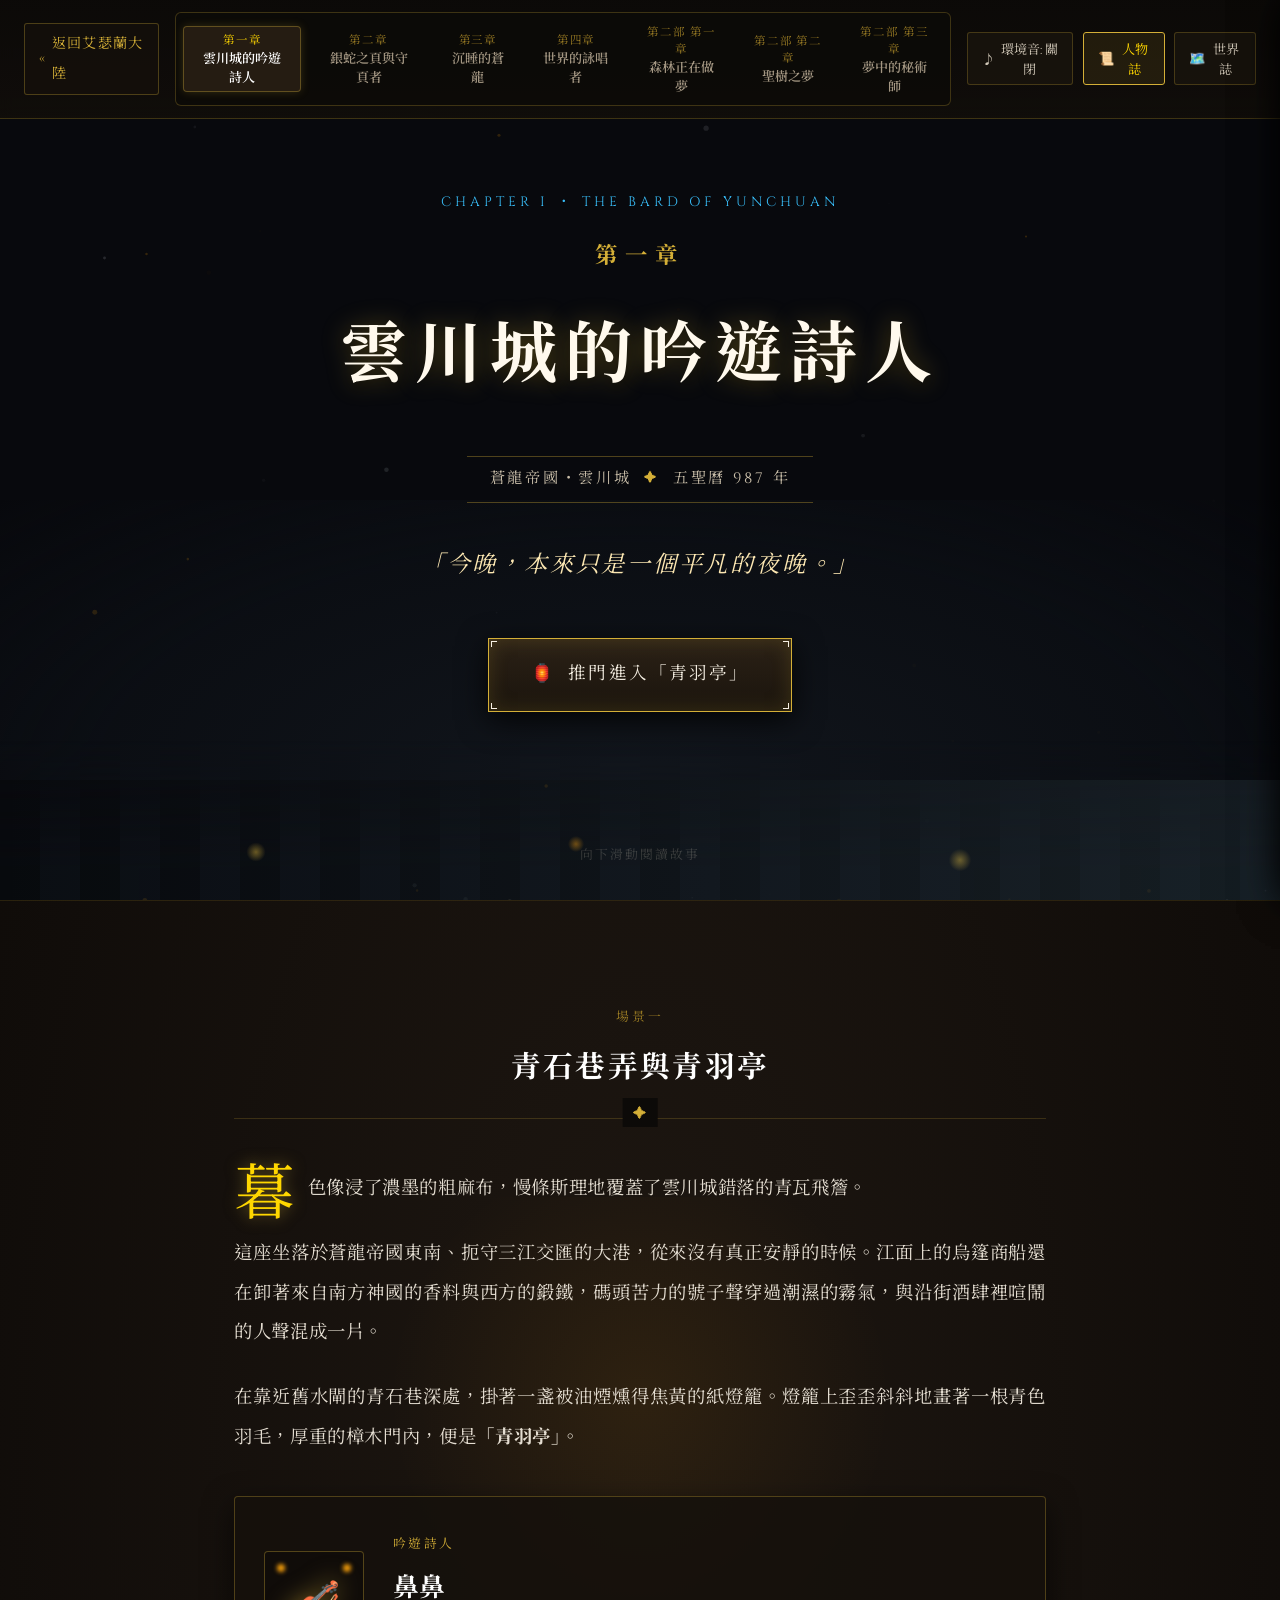
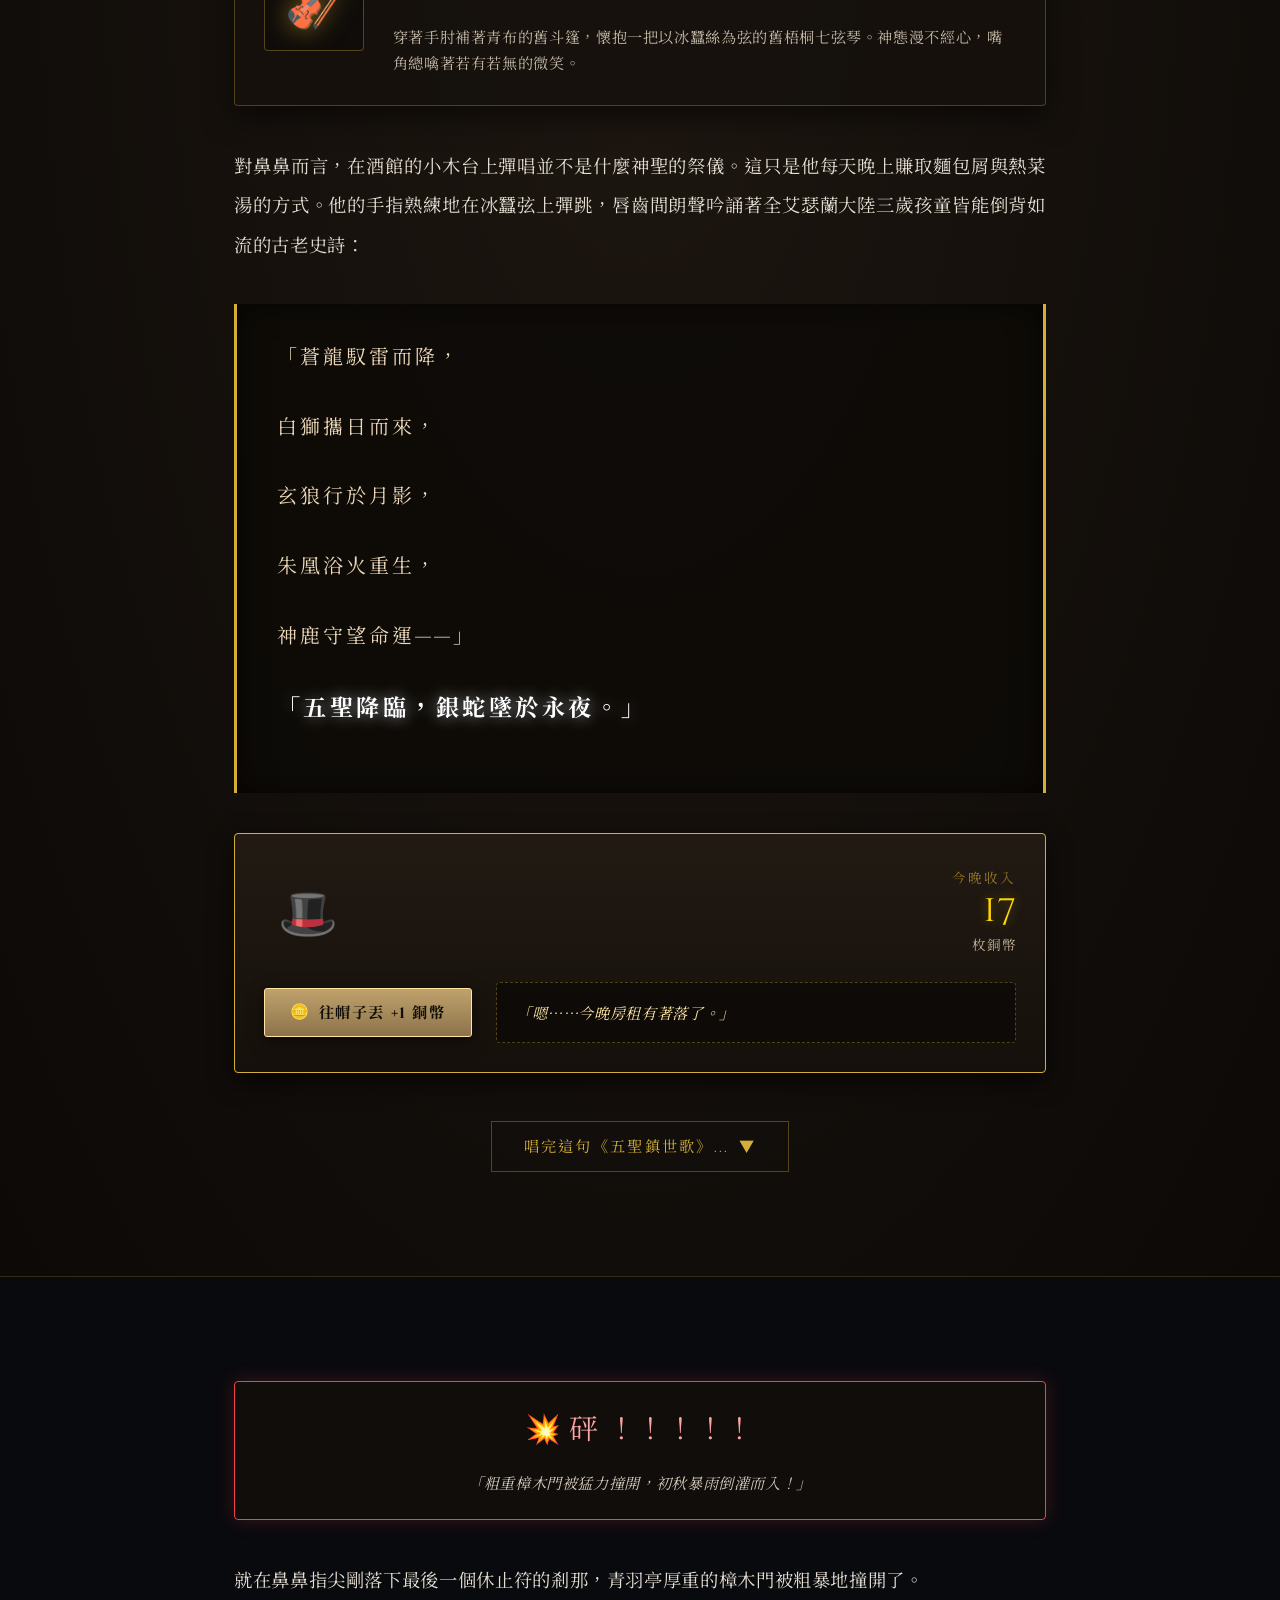
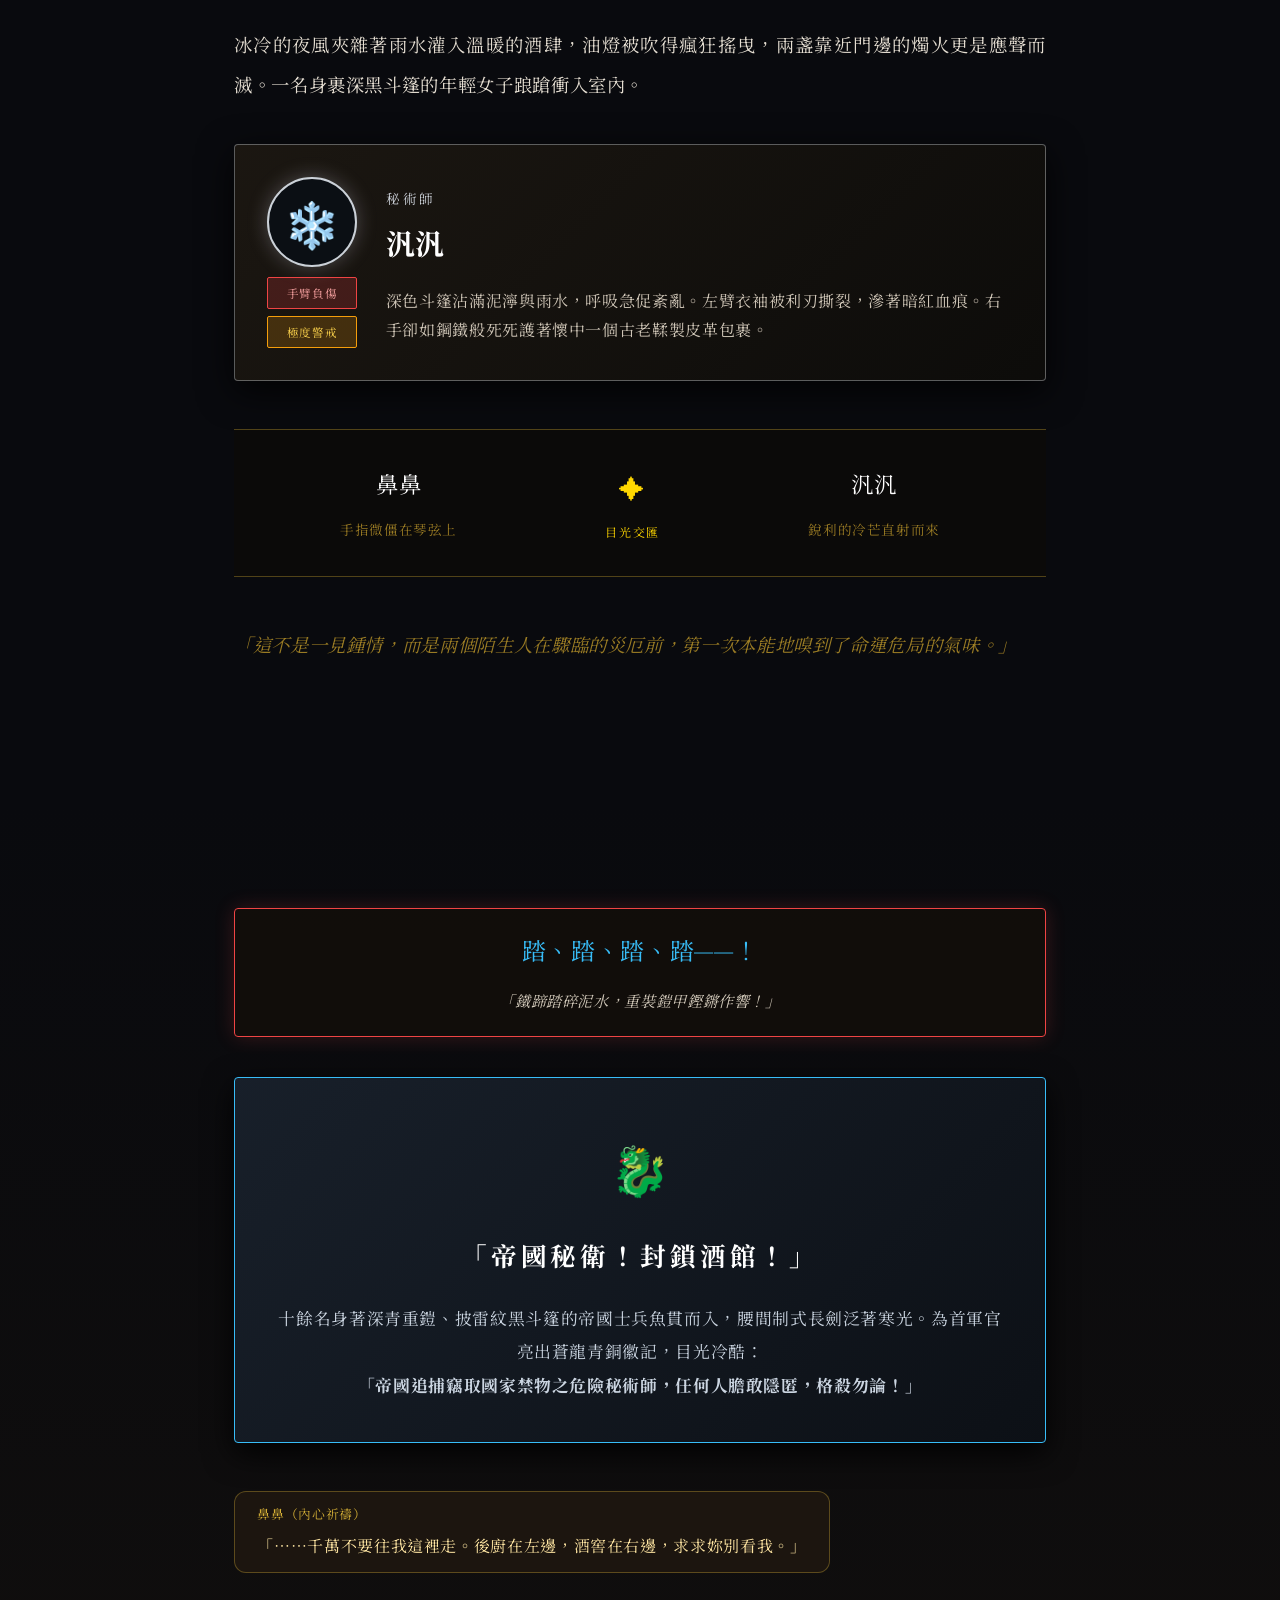
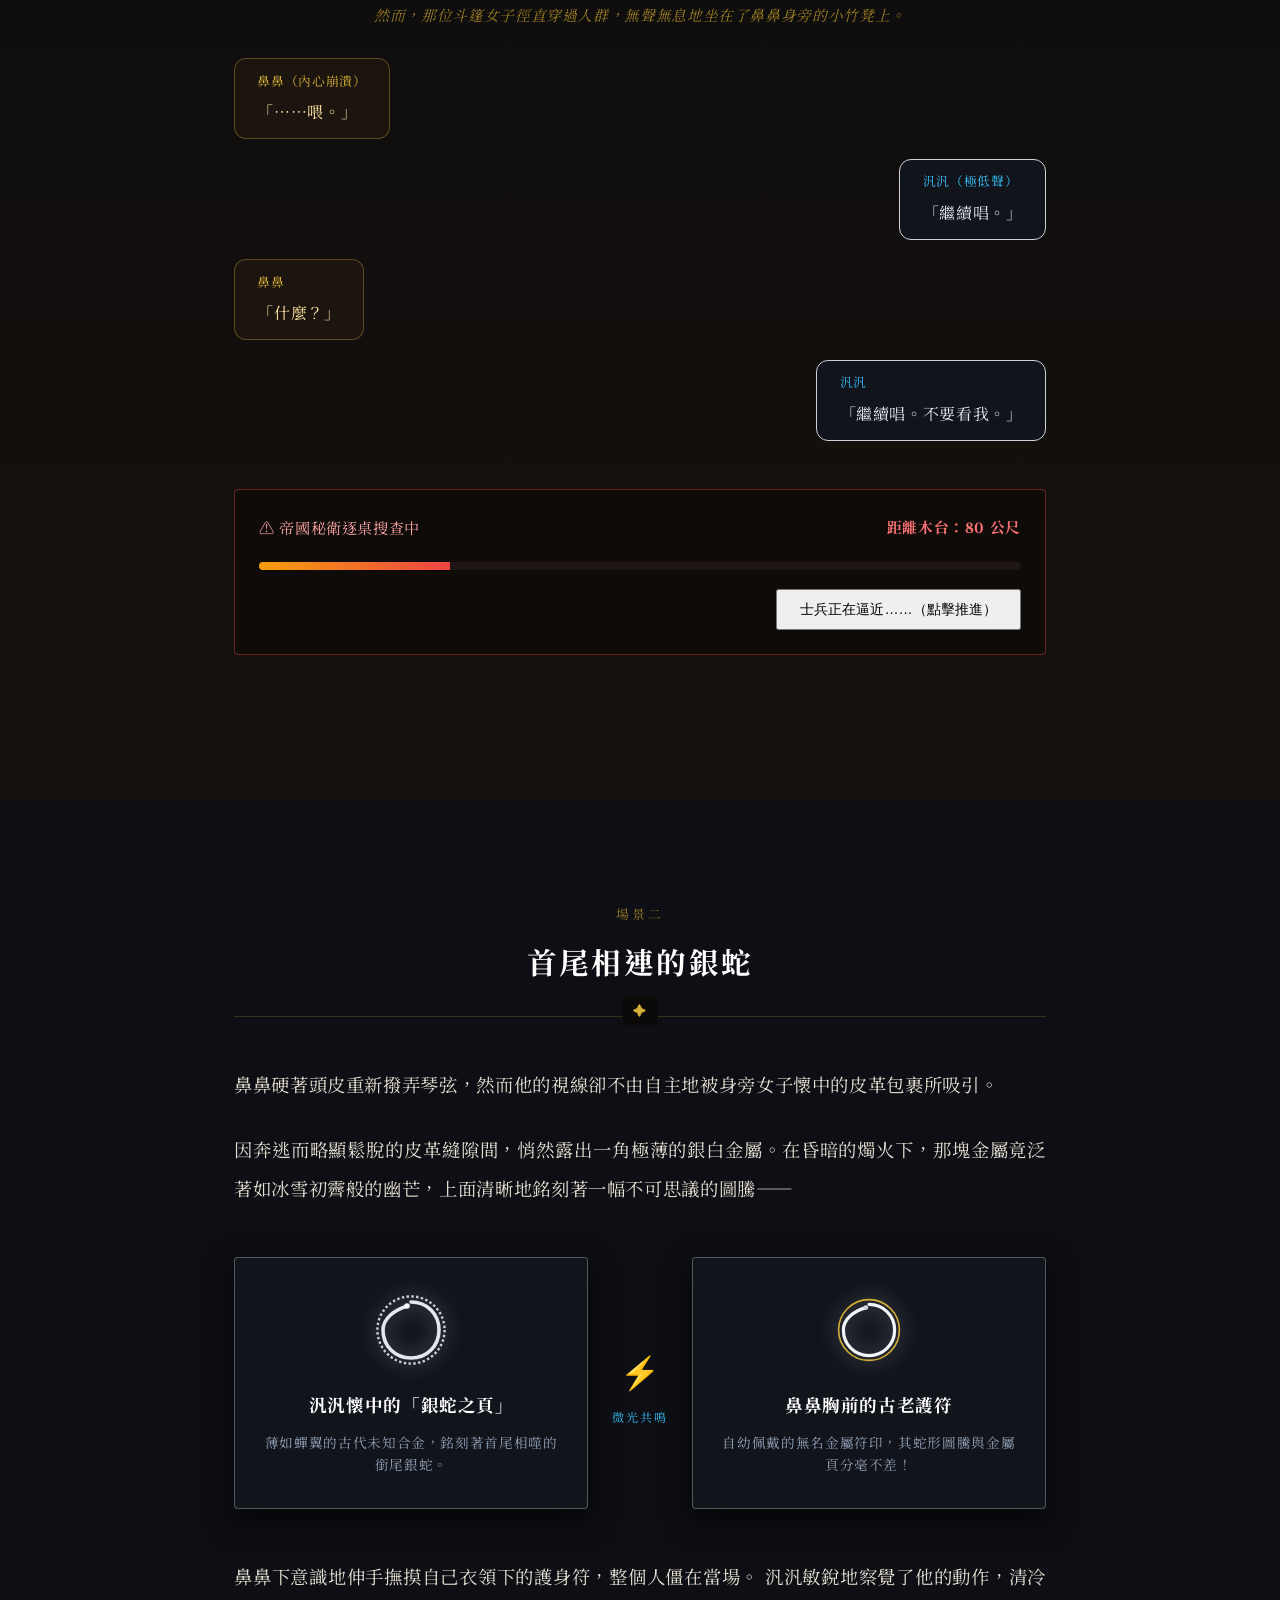
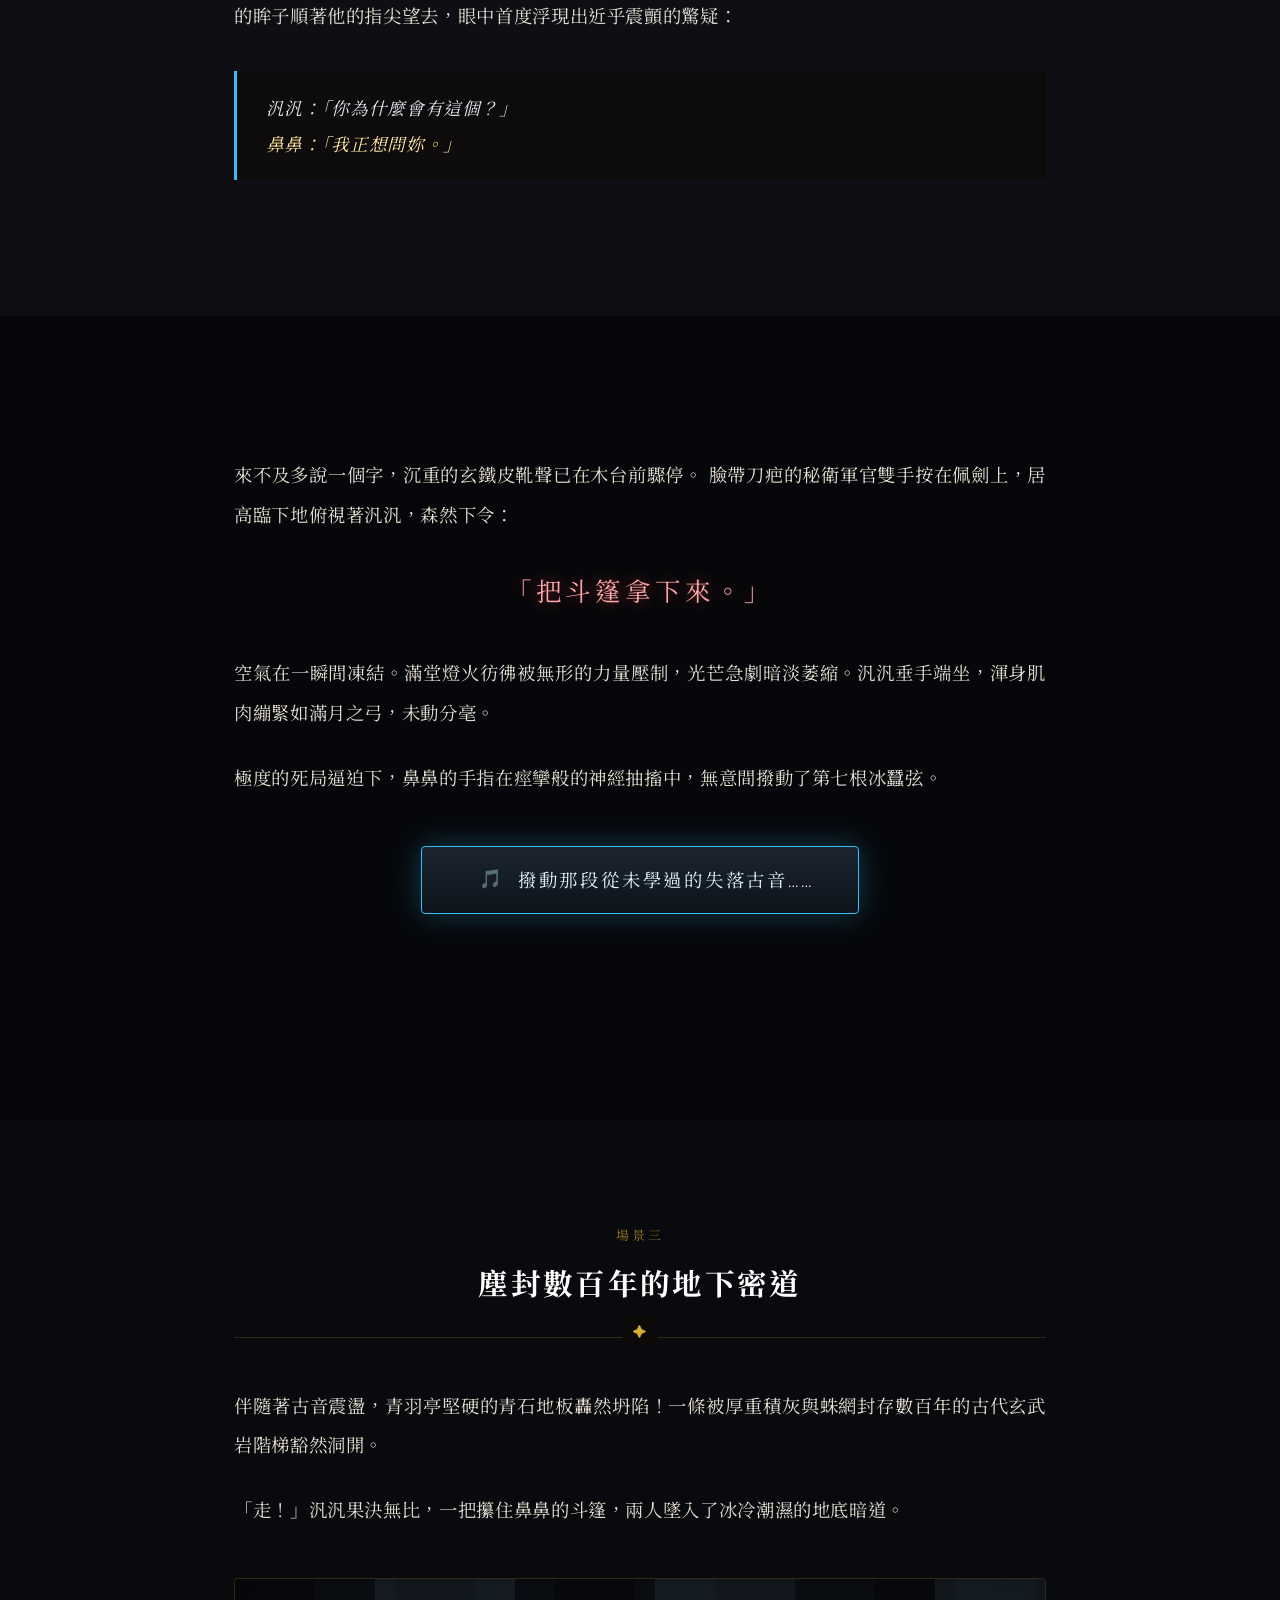
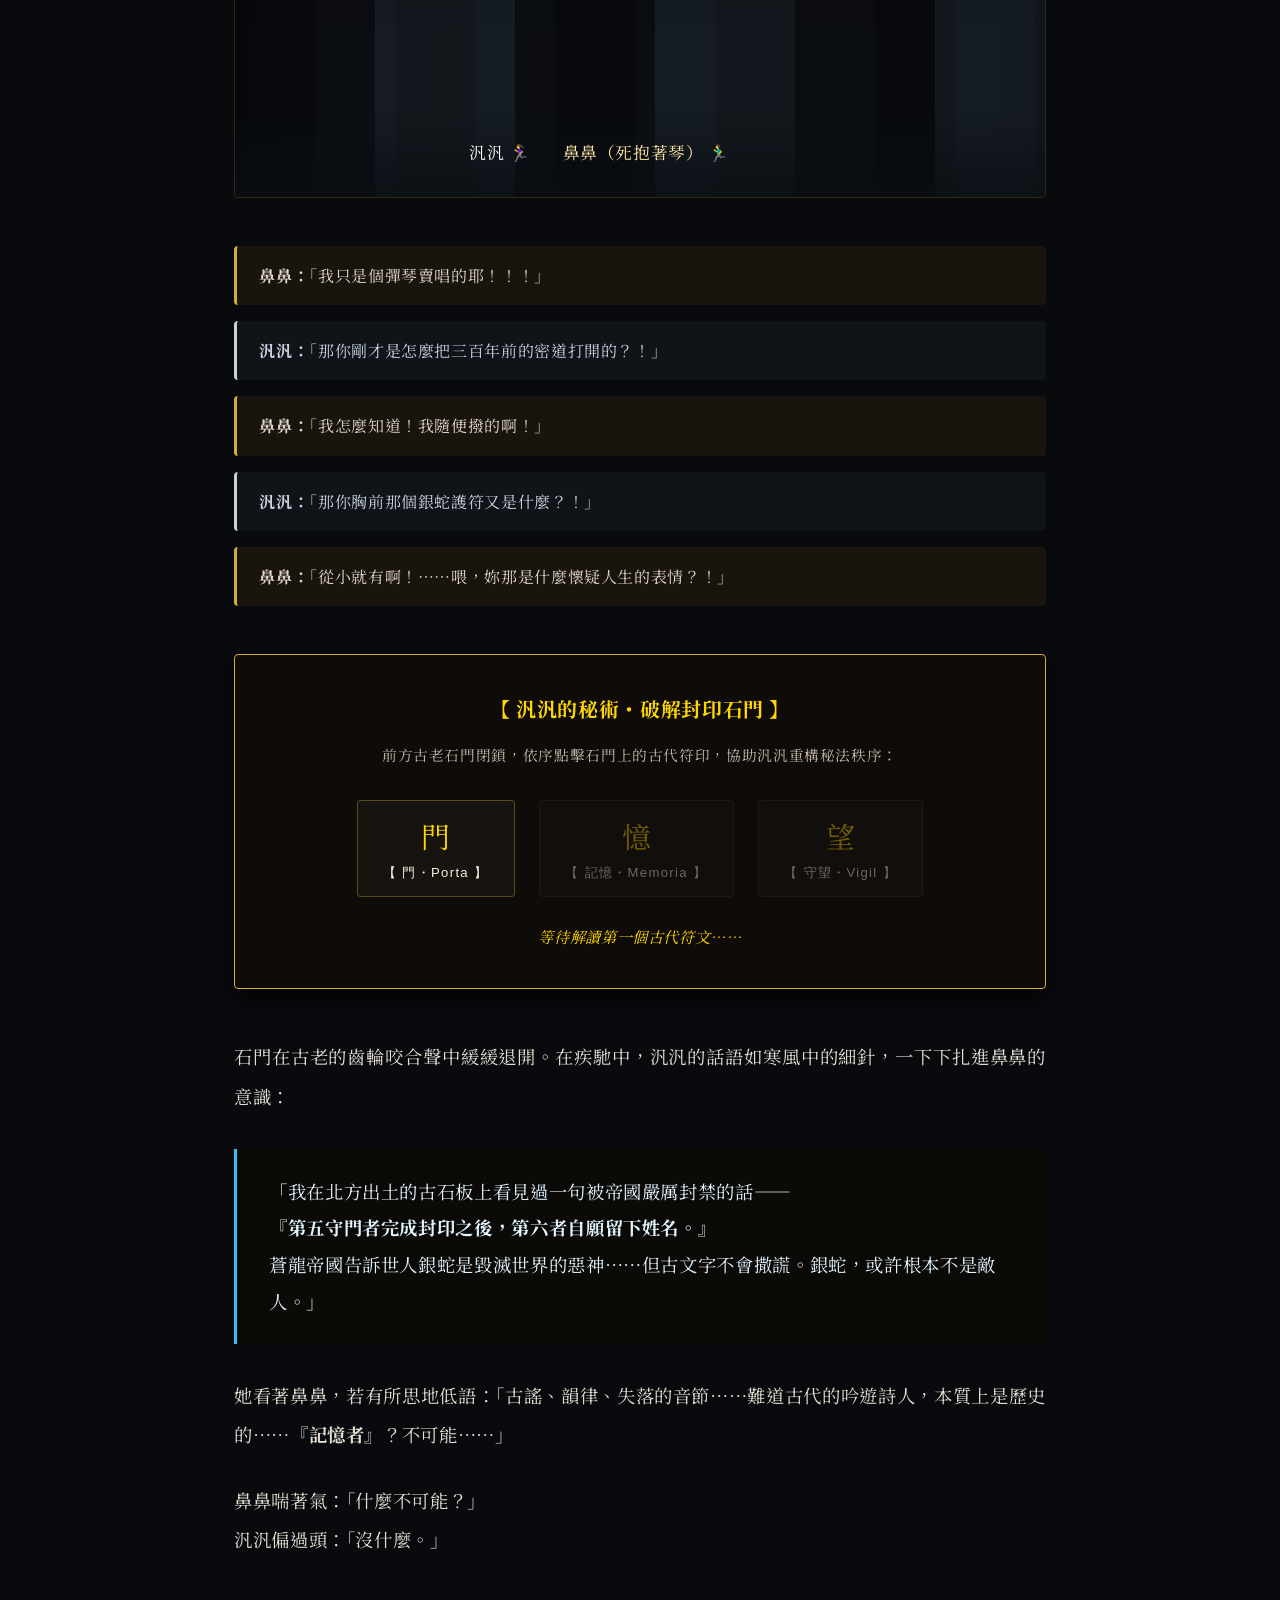
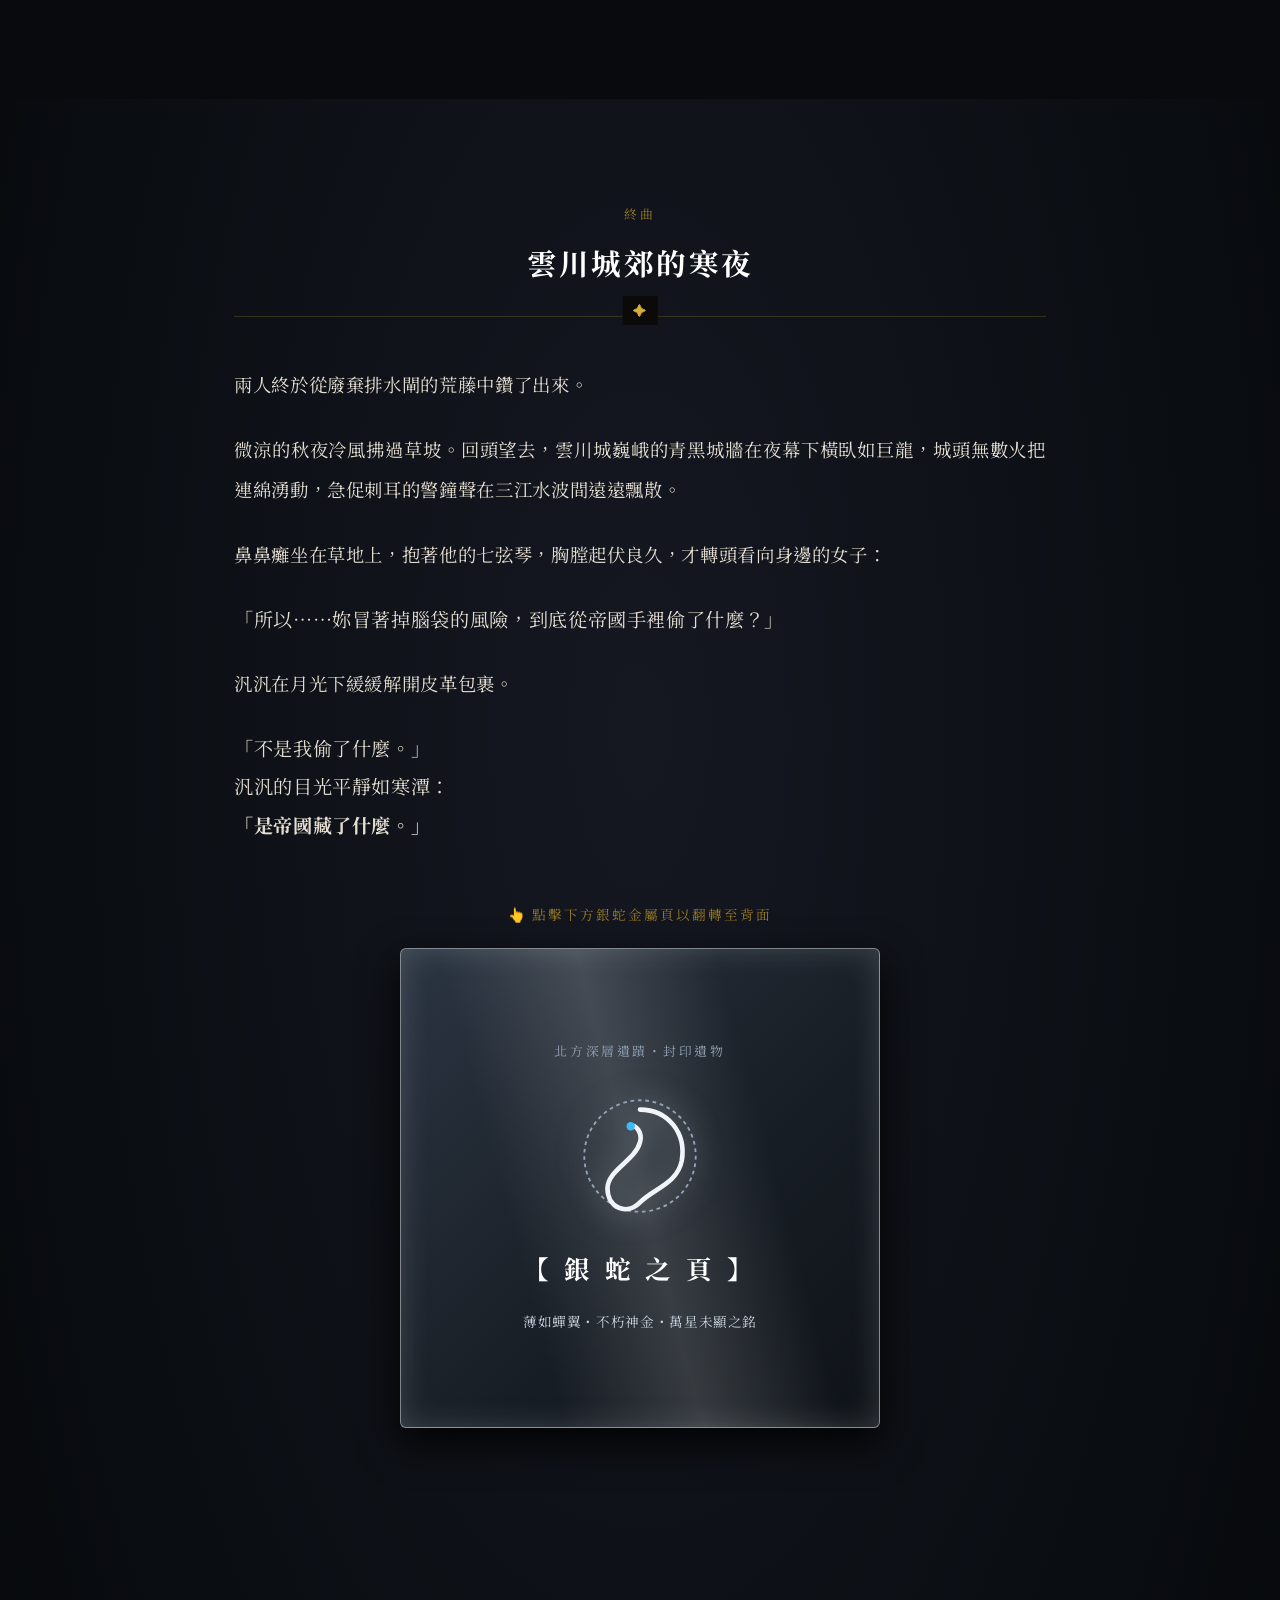
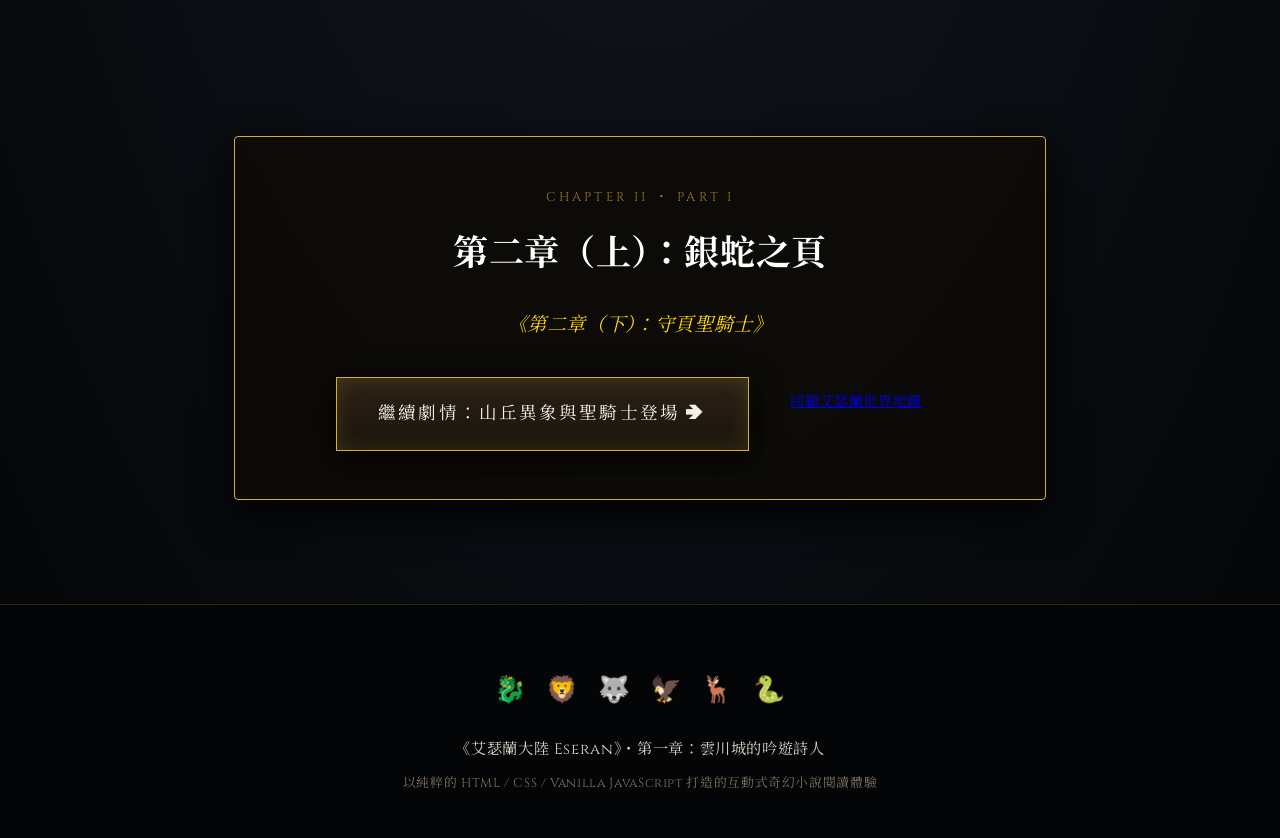
==== commit 7822216f: "Add files via upload" ====
--- a/index.html
+++ b/index.html
@@ -51,6 +51,14 @@
             <span class="tab-num">第二部 第一章</span>
             <span class="tab-title">森林正在做夢</span>
           </button>
+          <button class="chapter-tab-btn" data-chapter="ch6">
+            <span class="tab-num">第二部 第二章</span>
+            <span class="tab-title">聖樹之夢</span>
+          </button>
+          <button class="chapter-tab-btn" data-chapter="ch7">
+            <span class="tab-num">第二部 第三章</span>
+            <span class="tab-title">夢中的秘術師</span>
+          </button>
         </nav>
       </div>
 
@@ -108,6 +116,14 @@
         <div class="world-quick-info">
           <h4>五聖獸神話體系</h4>
           <p>世人相信：蒼龍、白獅、玄狼、朱凰、神鹿五大聖獸於無星紀元降臨，鎮壓邪蛇並開闢五國秩序。</p>
+        </div>
+        <div class="world-quick-info">
+          <h4>神鹿之夢（The Deer's Dream）</h4>
+          <p>神鹿・艾露希亞的特殊權能。混合過去、現在、未來與無數可能性碎片。受未知銀黑力量篩選干擾中。</p>
+        </div>
+        <div class="world-quick-info">
+          <h4>認知現實（Conceptual Dream Reality）</h4>
+          <p>神鹿夢境中的核心法則：人在夢中堅信的事物會成為現實規則。未知存在即利用此規則誘導五聖獸互相恐懼。</p>
         </div>
         <div class="world-quick-links">
           <a href="world.html" class="parchment-link-btn">開啟完整艾瑟蘭大陸地圖與盟約歷史 ➔</a>
@@ -2859,7 +2875,787 @@
             </div>
 
             <div class="end-actions">
-              <button class="parchment-cta-btn" id="btn-p2ch2-teaser">
+              <button class="parchment-cta-btn switch-ch-btn" data-target="ch6">
+                <span class="btn-text">進入 第二部 第二章：聖樹之夢 ➔</span>
+              </button>
+              <a href="world.html" class="parchment-btn small-btn">
+                <span>回顧艾瑟蘭世界地圖</span>
+              </a>
+            </div>
+
+            <div class="book2-notice" id="p2ch2-notice" style="display:none; margin-top:1.2rem; color:var(--gold-bright);">
+              ✦ 《第二部 第二章：神鹿之夢》尚未開放，敬請期待！ ✦
+            </div>
+          </div>
+        </div>
+      </section>
+
+    </div>
+
+    <!-- ──────────────────────────────────────────
+         【第二部 第二章分頁】 PART II CHAPTER II: THE DREAM OF THE SACRED TREE
+         ────────────────────────────────────────── -->
+    <div id="ch6-page" class="chapter-page">
+
+      <!-- 一、劇情承接與標題 HERO SECTION -->
+      <section id="scene-p2ch2-hero" class="scene-section scene-dreambough-hero">
+        <div class="dreambough-hero-backdrop">
+          <div class="night-village-glow"></div>
+          <div class="starfield-layer"></div>
+          <div class="dreambough-silhouette"></div>
+        </div>
+
+        <div class="hero-text-container">
+          <div class="scene-pre-badge">PART II ・ CHAPTER II</div>
+          <h1 class="novel-chapter-title">
+            <span class="sub-chapter">第二部 第二章</span>
+            <span class="main-title">聖樹之夢</span>
+            <span class="en-sub-title">The Dream of the Sacred Tree</span>
+          </h1>
+
+          <div class="city-lore-stamp">
+            <span class="location-name">翠鹿森國・德魯伊樹屋村落</span>
+            <span class="divider">✦</span>
+            <span class="era-name">深夜・夢界侵蝕前夕</span>
+          </div>
+
+          <p class="hero-lead-quote">
+            「真正改變世界的人，不一定是最強的人……而是能讓不同的人，願意相信同一個未來的人。」
+          </p>
+
+          <div class="enter-village-wrapper">
+            <a href="#scene-druid-village-night" class="parchment-cta-btn" id="btn-enter-druid-night">
+              <span class="corner tl"></span><span class="corner tr"></span>
+              <span class="corner bl"></span><span class="corner br"></span>
+              <span class="btn-icon">🌙</span>
+              <span class="btn-label">留宿德魯伊樹屋村落</span>
+            </a>
+          </div>
+        </div>
+      </section>
+
+      <!-- 二、德魯伊村莊的夜晚與屁屁的警告 -->
+      <section id="scene-druid-village-night" class="scene-section scene-village-night">
+        <div class="section-parchment-box">
+          <h2 class="scene-title">一、樹屋村落之夜與邊界模糊</h2>
+
+          <div class="novel-prose-block">
+            <p>
+              深夜，主角五人暫時留宿在翠鹿森國深處的一座德魯伊村莊。這裡沒有人類城市的喧囂燈火，巨大古樹之間搭建著精巧的木質樹屋與藤蔓空中長廊。螢光真菌與夜螢在林間幽幽飄浮，遠方世界樹的雄偉輪廓在銀藍月光下如沉睡的巨神。
+            </p>
+            <p>
+              臨睡前，屁屁圍著微弱的森林燈火，向所有人發出了鄭重警告：
+            </p>
+          </div>
+
+          <div class="dialogue-group">
+            <div class="dialogue-bubble pipi-talk">
+              <span class="talker">屁屁：</span>「今晚入夜後，千萬不要離開村莊防護界線。世界樹開始做夢後，整座森林的『現實』與『夢境』界線正在變得非常薄。」
+            </div>
+            <div class="dialogue-bubble bibi-talk">
+              <span class="talker">鼻鼻：</span>「……所以現在連睡覺都有生命危險？」
+            </div>
+            <div class="dialogue-bubble pipi-talk">
+              <span class="talker">屁屁：</span>「最近有。」
+            </div>
+            <div class="dialogue-bubble bibi-talk">
+              <span class="talker">鼻鼻：</span>「你們翠鹿森國的民宿退房率一定很高吧。」
+            </div>
+          </div>
+        </div>
+      </section>
+
+      <!-- 三、深夜的旋律與追隨歌聲互動 -->
+      <section id="scene-follow-melody" class="scene-section scene-night-melody">
+        <div class="section-parchment-box highlight-parchment">
+          <h2 class="scene-title">二、深夜的旋律：追隨神秘歌聲</h2>
+
+          <div class="novel-prose-block">
+            <p>
+              眾人入睡後，鼻鼻猛然醒來。他的「萬聲之耳」聽見了一段極其古老、極其柔和的神秘旋律在樹海深處迴盪——那聲音不是人類、不是亡魂、不是神鹿，亦非一般的森林生物。
+            </p>
+            <p>
+              微弱的螢光粒子在林間排成指引的微光軌跡，召喚著這位「記憶者」。
+            </p>
+          </div>
+
+          <!-- 互動步驟：追隨歌聲 -->
+          <div class="follow-song-stage" id="follow-song-stage">
+            <h3 class="stage-title">✦ 互動體驗：跟隨微光與歌聲前進 ✦</h3>
+            <p style="text-align:center; color:var(--parchment-sub); font-size:0.9rem;">
+              隨著每一步邁出，村莊的蛙鳴與蟲響漸漸隱去，只剩下遠古聖樹的召喚……
+            </p>
+
+            <div class="song-steps-row">
+              <button class="parchment-btn melody-step-btn" id="btn-song-step1">
+                <span>1. 走出樹屋門檻</span>
+              </button>
+              <button class="parchment-btn melody-step-btn" id="btn-song-step2" disabled>
+                <span>2. 悄然穿過藤橋</span>
+              </button>
+              <button class="parchment-btn melody-step-btn" id="btn-song-step3" disabled>
+                <span>3. 順著螢光前進</span>
+              </button>
+              <button class="parchment-btn melody-step-btn" id="btn-song-step4" disabled>
+                <span>4. 抵達夢枝聖樹</span>
+              </button>
+            </div>
+
+            <div class="song-journey-log" id="song-journey-log">
+              🌙 靜夜無聲……萬聲之耳正指引著鼻鼻走向未知的夢界。
+            </div>
+          </div>
+        </div>
+      </section>
+
+      <!-- 四、夢枝聖樹與邀請 -->
+      <section id="scene-dreambough-tree" class="scene-section scene-dreambough">
+        <div class="section-parchment-box">
+          <h2 class="scene-title">三、夢枝聖樹（Dreambough Tree）的邀請</h2>
+
+          <div class="novel-prose-block">
+            <p>
+              鼻鼻最終來到了一株宛如神蹟的古木面前——「夢枝聖樹」。它是世界樹根系延伸形成的古老樞紐，枝幹泛著半透明的銀白與翡翠紋路，葉片如星辰般微弱閃爍，根系宛如光纖神經網絡深埋大地。
+            </p>
+            <p>
+              當鼻鼻靠近時，聖樹無聲地亮起柔光，一片銀綠色的半透明葉子輕輕飄落在他掌心。
+            </p>
+            <blockquote class="ancient-tree-whisper">
+              樹海深處響起了空靈的回聲：「記憶者……」
+            </blockquote>
+            <p style="text-align:center; color:var(--gold-bright); margin-top:1rem;">
+              下一秒，視線瞬間被爆發的純白光芒淹沒！
+            </p>
+          </div>
+        </div>
+      </section>
+
+      <!-- 五、進入聖樹夢境與超現實森林 -->
+      <section id="scene-sacred-dream-realm" class="scene-section scene-dream-realm">
+        <div class="section-parchment-box highlight-parchment">
+          <h2 class="scene-title">四、聖樹夢境：顛倒的世界與空位</h2>
+
+          <div class="novel-prose-block">
+            <p>
+              當鼻鼻睜開眼睛時，他已置身於一個完全顛覆現實法則的超現實世界——璀璨星河取代了天空，巨木倒著懸掛於天頂，溪流違背重力奔向雲端，漂浮的山峰周圍，春夏秋冬四相奇景同時流轉。
+            </p>
+            <p>
+              在東、西、南、北四個方向，分別矗立著蒼龍、白獅、玄狼、朱凰與神鹿的宏偉星空剪影。然而在第６個位置，卻只有一片令人不安的深邃空白。
+            </p>
+          </div>
+
+          <div class="dream-five-gods-display">
+            <div class="god-silhouette">🐉 蒼龍【秩序】</div>
+            <div class="god-silhouette">🦁 白獅【誓言】</div>
+            <div class="god-silhouette empty-slot">❓ 第六空位</div>
+            <div class="god-silhouette">🐺 玄狼【自由】</div>
+            <div class="god-silhouette">🦅 朱凰【重生】</div>
+            <div class="god-silhouette">🦌 神鹿【命運】</div>
+          </div>
+
+          <div class="novel-prose-block" style="margin-top:1.5rem;">
+            <div class="dialogue-group">
+              <div class="dialogue-bubble bibi-talk">
+                <span class="talker">鼻鼻（苦笑）：</span>「……又是第六個位置啊。艾瑟蘭的神明 seats 真難訂。」
+              </div>
+            </div>
+          </div>
+        </div>
+      </section>
+
+      <!-- 六、聖樹對話與鼻鼻真正的自我懷疑 -->
+      <section id="scene-bibi-self-doubt" class="scene-section scene-self-doubt">
+        <div class="section-parchment-box">
+          <h2 class="scene-title">五、聖樹對話：鼻鼻的內心困惑</h2>
+
+          <div class="novel-prose-block">
+            <p>夢枝聖樹的光芒將鼻鼻包圍，溫柔的聲音直接在他心中響起：</p>
+            <blockquote class="tree-question">
+              「你認為自己是什麼？」
+            </blockquote>
+            <p>鼻鼻直截了當：「吟遊詩人啊。」<br>聖樹追問：「除此之外？」<br>鼻鼻停頓了兩秒，小聲答道：「……窮？」</p>
+            <p>聖樹繼而展示了四位同伴的能力幻象：</p>
+
+            <!-- 團隊能力對比卡片 -->
+            <div class="party-comparison-grid">
+              <div class="comp-card">
+                <span>❄️ 汎汎</span>
+                <strong>秘術 / 解讀古代文字</strong>
+              </div>
+              <div class="comp-card">
+                <span>⚔️ 帕帕</span>
+                <strong>誓約 / 聖焰戰鬥</strong>
+              </div>
+              <div class="comp-card">
+                <span>🔮 莉亞</span>
+                <strong>死亡 / 靈魂對話</strong>
+              </div>
+              <div class="comp-card">
+                <span>🍃 屁屁</span>
+                <strong>自然 / 操控大地</strong>
+              </div>
+            </div>
+
+            <p style="margin-top:1.5rem;">最後，夢境畫面中只剩下了手持七弦琴的鼻鼻自己。</p>
+            <p>
+              鼻鼻收起了平日的輕浮，低頭看著自己的手，聲音格外安靜：
+            </p>
+            <div class="dialogue-group" style="max-width:650px; margin:1.2rem auto;">
+              <div class="dialogue-bubble bibi-talk">
+                <span class="talker">鼻鼻：</span>「汎汎沒有我，也依然是首席秘紋術師；帕帕沒有我，也還是活了幾百年能征善戰的聖騎士；莉亞能跨越冥界；屁屁甚至能變成會跑的小山……而我……如果沒有琴，我好像連吟遊詩人都算不上。第一部拯救世界……大概也只是運氣酒吧。」
+              </div>
+            </div>
+
+            <blockquote class="tree-answer-quote">
+              聖樹溫柔地回答：<strong>「正因如此，所以才是你。」</strong>
+            </blockquote>
+          </div>
+        </div>
+      </section>
+
+      <!-- 七、五種神之法則與神的枷鎖 -->
+      <section id="scene-five-laws-shackles" class="scene-section scene-five-laws">
+        <div class="section-parchment-box highlight-parchment">
+          <h2 class="scene-title">六、神明比凡人更不自由：法則的枷鎖</h2>
+
+          <div class="novel-prose-block">
+            <p>
+              夢枝聖樹向鼻鼻展示了五聖獸的力量本質：
+            </p>
+
+            <div class="laws-five-grid">
+              <div class="law-item">
+                <h4>🐉 蒼龍 ・ 秩序</h4>
+                <p>永遠追求絕對秩序，無法容忍任何混亂與偏差。</p>
+              </div>
+              <div class="law-item">
+                <h4>🦁 白獅 ・ 誓言</h4>
+                <p>永遠服從誓約與正義，無法違背既定的律法。</p>
+              </div>
+              <div class="law-item">
+                <h4>🐺 玄狼 ・ 自由</h4>
+                <p>永遠追求極致自由，絕對拒絕任何形式的束縛。</p>
+              </div>
+              <div class="law-item">
+                <h4>🦅 朱凰 ・ 生命</h4>
+                <p>永遠選擇無限延續生命與重生，抗拒停滯。</p>
+              </div>
+              <div class="law-item">
+                <h4>🦌 神鹿 ・ 命運</h4>
+                <p>永遠看見浩瀚的時間與可能性，背負命運重擔。</p>
+              </div>
+            </div>
+
+            <p style="margin-top:1.5rem;">
+              聖樹肅穆地解釋：「神明至高無上，但牠們同時被自己的法則嚴格定義。<strong>神明比凡人更不自由。</strong>」
+            </p>
+            <p>
+              九百年前的神秘存在，根本不需要直接戰勝五聖獸。它只需要將每一頭聖獸推向最極端的自己——讓蒼龍視玄狼的自由為混亂，讓玄狼視蒼龍的秩序為獨裁，讓白獅被相悖的誓言割裂……最終，五頭守門者背對彼此，走向互相敵視與封印！
+            </p>
+          </div>
+        </div>
+      </section>
+
+      <!-- 八、鼻鼻的真正定位：連接者與「重塑故事」使命 -->
+      <section id="scene-connector-mission" class="scene-section scene-connector">
+        <div class="section-parchment-box">
+          <h2 class="scene-title">七、鼻鼻真正的使命：【重塑故事】</h2>
+
+          <div class="novel-prose-block">
+            <p>
+              夢境中浮現出鼻鼻一路走來的點滴——他與汎汎在酒館相遇、與帕帕同赴山丘、將莉亞從冥界叫回、與屁屁守護森林。四條代表不同法則的璀璨光線，最終全部收束並連接於鼻鼻身上。
+            </p>
+          </div>
+
+          <div class="connector-reveal-card">
+            <h3 class="card-title">✦ 聖樹揭示：鼻鼻的古代真實定位 ✦</h3>
+            <div class="connector-diagram">
+              <div class="line-node">術士解讀文字</div>
+              <div class="line-node">騎士守護誓言</div>
+              <div class="center-bridge-node">鼻鼻【連接者 Bridge / Connector】</div>
+              <div class="line-node">亡者保存過去</div>
+              <div class="line-node">德魯伊守護自然</div>
+            </div>
+            <p class="mission-highlight">
+              「你的使命不是擊敗強敵，亦非成為第六位神，而是——<br>
+              <strong class="grand-keyword">【 重 塑 故 事 】</strong>」
+            </p>
+          </div>
+
+          <div class="novel-prose-block" style="margin-top:1.5rem;">
+            <p>
+              艾瑟蘭真正的危機，是全大陸的人都生活在被篡改的錯誤敘事裡。國家因猜疑而敵視，神明因恐懼而封印。
+            </p>
+            <p>
+              鼻鼻的「世界詠唱」絕非憑空修改歷史，而是<strong>讓被抹去與分裂的共同記憶重新被大眾理解。當人們看待過去的方式改變，他們未來的選擇與命运也將隨之重塑！</strong>
+            </p>
+          </div>
+        </div>
+      </section>
+
+      <!-- 九、四種未來碎片與夢葉的贈予 -->
+      <section id="scene-future-fragments-dreamleaf" class="scene-section scene-future-fragments">
+        <div class="section-parchment-box highlight-parchment">
+          <h2 class="scene-title">八、未來碎片展覽與聖樹禮物【夢葉】</h2>
+
+          <div class="novel-prose-block">
+            <p>聖樹展現了四種可能的未來命運碎片。使用者可點擊切換檢視：</p>
+          </div>
+
+          <!-- 四大未來碎片互動面板 -->
+          <div class="futures-interactive-stage" id="futures-interactive-stage">
+            <div class="future-tabs-row">
+              <button class="parchment-btn future-tab-btn active" data-future="f1">未來一：五國全面戰爭</button>
+              <button class="parchment-btn future-tab-btn" data-future="f2">未來二：第二次神戰</button>
+              <button class="parchment-btn future-tab-btn" data-future="f3">未來三：銀黑崩壞</button>
+              <button class="parchment-btn future-tab-btn" data-future="f4">未來四：共同生活（無鼻鼻）</button>
+            </div>
+
+            <div class="future-content-display" id="future-content-display">
+              <h4 id="future-title">💥 【未來一：五國全面戰爭】</h4>
+              <p id="future-desc">蒼龍帝國大軍跨越邊境，五大元素王國陷於戰火與毀滅之中。</p>
+            </div>
+          </div>
+
+          <!-- 預言中缺乏鼻鼻的伏筆 -->
+          <div class="novel-prose-block" style="margin-top:1.5rem;">
+            <div class="dialogue-group">
+              <div class="dialogue-bubble bibi-talk">
+                <span class="talker">鼻鼻：</span>「……在第四個和平的未來裡，為什麼我找不到我自己？」
+              </div>
+            </div>
+            <blockquote class="destiny-omen-quote">
+              聖樹沉寂許久後回應：<strong>「改變命運的人……通常不會留在預言裡。」</strong>
+            </blockquote>
+          </div>
+
+          <!-- 夢葉實體化獲得展示 -->
+          <div class="dreamleaf-reward-card">
+            <div class="dreamleaf-header">
+              <span class="leaf-icon">🌿✨</span>
+              <div>
+                <h3>聖樹遺物：【 夢葉 Dreamleaf 】</h3>
+                <span class="leaf-subtitle">可辨識世界記憶是否遭受外力明顯篡改與扭曲</span>
+              </div>
+            </div>
+            <p class="leaf-desc">
+              半透明銀綠色葉片，葉脈交織如世界地圖。接觸真實記憶時發出翡翠溫光，接觸篡改故事時邊緣枯黑。它不提供攻擊或防禦，而是提醒持有者：<strong>即使親眼所見，亦未必是真實。</strong>
+            </p>
+          </div>
+        </div>
+      </section>
+
+      <!-- 十、醒來、神鹿求救與白晝滿月 -->
+      <section id="scene-wake-daylight-moon" class="scene-section scene-finale">
+        <div class="section-parchment-box">
+          <h2 class="scene-title">九、甦醒、神鹿警示與白晝滿月</h2>
+
+          <div class="novel-prose-block">
+            <p>
+              聖樹最後低吟：「去聽、去記住，然後……讓他們重新聽見彼此。」夢境瞬間崩解為無數光點！
+            </p>
+            <p>
+              清晨，鼻鼻在夢枝聖樹下醒來，同伴們紛紛趕來。德魯伊屁屁看見鼻鼻手中的半透明銀綠「夢葉」，震驚不已——那是只有被聖樹主動邀請者才能帶回的聖物！
+            </p>
+          </div>
+
+          <div class="dialogue-group">
+            <div class="dialogue-bubble pipi-talk">
+              <span class="talker">屁屁：</span>「聖樹剛才究竟跟你說了什麼？」
+            </div>
+            <div class="dialogue-bubble bibi-talk">
+              <span class="talker">鼻鼻（撫摸夢葉，笑笑）：</span>「它說……我可能要繼續唱很久的歌了。」
+            </div>
+          </div>
+
+          <!-- 神鹿直接聯繫警示："不要相信我的夢" -->
+          <div class="deer-warning-callout" id="deer-warning-callout">
+            <h3 class="callout-title">✦ 來自夢境深處・神鹿艾露希亞的遙遠呼喚 ✦</h3>
+            <p class="deer-voice-text">
+              「記憶者……如果你想救我……<br>
+              <strong>【 切 記 ， 不 要 相 信 我 的 夢 。 】</strong>」
+            </p>
+          </div>
+
+          <div class="novel-prose-block" style="margin-top:1.8rem; text-align:center;">
+            <p>鼻鼻猛然抬頭！分明已是晴朗白晝，世界樹正上方卻緩緩浮現出一輪龐大蒼白的異常滿月！夢境波紋正逐漸覆蓋現實天空！</p>
+            
+            <!-- 白晝滿月動畫視覺 -->
+            <div class="daylight-moon-container">
+              <div class="daylight-moon-disc"></div>
+              <span class="moon-caption">✦ 白晝巨月現世・神的夢境開始覆蓋現實 ✦</span>
+            </div>
+          </div>
+
+          <!-- 第二部第二章落幕卡 -->
+          <div class="chapter-end-card p2ch2-end-card" id="p2ch2-end-card">
+            <span class="end-badge">PART II ・ CHAPTER II END</span>
+            <h3 class="end-title">《第二部 第二章：聖樹之夢》 完</h3>
+            <p class="next-teaser">下一章：《第二部 第三章：神鹿之夢》（Part II · Chapter III: The Dream of the Sacred Deer）</p>
+
+            <!-- 五人旅人與連接者結構圖 -->
+            <div class="five-party-truth-diagram">
+              <h4 class="diagram-title">✦ 艾瑟蘭旅人小隊 ・ 連接者關係架構 ✦</h4>
+              <div class="diagram-nodes-five">
+                <div class="d-node node-fanfan">汎汎【文字】</div>
+                <div class="d-node node-papa">帕帕【誓約】</div>
+                <div class="d-node node-bibi highlight-bridge">鼻鼻【連接者 Bridge】</div>
+                <div class="d-node node-leah">莉亞【死亡】</div>
+                <div class="d-node node-pipi">屁屁【自然】</div>
+              </div>
+            </div>
+
+            <div class="end-actions">
+              <button class="parchment-cta-btn switch-ch-btn" data-target="ch7">
+                <span class="btn-text">進入 第二部 第三章：夢中的秘術師 ➔</span>
+              </button>
+              <a href="world.html" class="parchment-btn small-btn">
+                <span>回顧艾瑟蘭世界地圖</span>
+              </a>
+            </div>
+
+            <div class="book2-notice" id="p2ch3-notice" style="display:none; margin-top:1.2rem; color:var(--gold-bright);">
+              ✦ 《第二部 第三章：神鹿之夢》尚未開放，敬請期待！ ✦
+            </div>
+        </div>
+      </section>
+
+    </div>
+
+    <!-- ──────────────────────────────────────────
+         【第二部 第三章分頁】 PART II CHAPTER III: THE ARCANIST IN THE DREAM
+         ────────────────────────────────────────── -->
+    <div id="ch7-page" class="chapter-page">
+
+      <!-- 一、開場 HERO SECTION -->
+      <section id="scene-p2ch3-hero" class="scene-section scene-arcanist-hero">
+        <div class="arcanist-hero-backdrop">
+          <div class="deep-dream-glow"></div>
+          <div class="fracture-glass-layer"></div>
+          <div class="rune-orbit-silhouette"></div>
+        </div>
+
+        <div class="hero-text-container">
+          <div class="scene-pre-badge">PART II ・ CHAPTER III</div>
+          <h1 class="novel-chapter-title">
+            <span class="sub-chapter">第二部 第三章</span>
+            <span class="main-title">夢中的秘術師</span>
+            <span class="en-sub-title">The Arcanist in the Dream</span>
+          </h1>
+
+          <div class="city-lore-stamp">
+            <span class="location-name">神鹿之夢・深層認知現實</span>
+            <span class="divider">✦</span>
+            <span class="era-name">心魔與未知法則之界</span>
+          </div>
+
+          <p class="hero-lead-quote">
+            「秘術師最危險的敵人，不是未知……而是自以為已經理解。」
+          </p>
+
+          <div class="enter-arcanist-wrapper">
+            <a href="#scene-reality-freeze" class="parchment-cta-btn" id="btn-enter-arcanist-dream">
+              <span class="corner tl"></span><span class="corner tr"></span>
+              <span class="corner bl"></span><span class="corner br"></span>
+              <span class="btn-icon">❄️</span>
+              <span class="btn-label">進入「神鹿之夢」深層</span>
+            </a>
+          </div>
+        </div>
+      </section>
+
+      <!-- 二、汎汎發現異常：同伴凍結與現實碎裂 -->
+      <section id="scene-reality-freeze" class="scene-section scene-freeze">
+        <div class="section-parchment-box">
+          <h2 class="scene-title">一、定格的世界與玻璃碎裂</h2>
+
+          <div class="novel-prose-block">
+            <p>
+              第二部第二章結尾，眾人仍佇立於世界樹周圍。然而秘紋術師汎汎最早敏銳地察覺到異常——周圍的自然風聲消失了，空氣凝固成死一般的冰寂。
+            </p>
+            <p>
+              在她身旁，鼻鼻、帕帕、莉亞、屁屁全數定格在原地。沒有眨眼，沒有呼吸起伏，沒有體溫傳出。汎汎心頭一緊，呼喊：「鼻鼻？帕帕？」無人回應。她伸手觸碰鼻鼻的手臂，手掌竟直接穿過了鼻鼻透明的殘影！
+            </p>
+          </div>
+
+          <div class="freeze-visual-card">
+            <div class="frozen-party-grid">
+              <div class="frozen-member">🎻 鼻鼻【定格殘影】</div>
+              <div class="frozen-member">⚔️ 帕帕【定格殘影】</div>
+              <div class="frozen-member">🔮 莉亞【定格殘影】</div>
+              <div class="frozen-member">🍃 屁屁【定格殘影】</div>
+            </div>
+            <p class="freeze-desc">
+              世界樹樹冠、夜空、草木如波紋般劇烈扭曲，出現無數蜘蛛網般的空間裂痕！
+            </p>
+          </div>
+
+          <div class="novel-prose-block" style="margin-top:1.5rem;">
+            <p>
+              咔嚓——轟隆！眼前肅穆的世界像鏡片般轟然碎裂，汎汎瞬間墜入了比夢枝聖樹更深層、更危險的——<strong>「神鹿之夢」</strong>。
+            </p>
+          </div>
+        </div>
+      </section>
+
+      <!-- 三、深層神鹿之夢與四大秘術解析互動 -->
+      <section id="scene-arcanist-analysis" class="scene-section scene-arcanist-analysis">
+        <div class="section-parchment-box highlight-parchment">
+          <h2 class="scene-title">二、混亂夢界與四重秘紋解析</h2>
+
+          <div class="novel-prose-block">
+            <p>
+              神鹿・艾露希亞掌管「自然、時間、記憶與命運」。她的深層夢境混雜著過去、現在、未來與未發生的可能分支——同一片森林同時出現嚴冬雪景與盛夏繁花，河流同時雙向流動，漂浮的幾何古建築在虛空中重組衰亡。
+            </p>
+            <p>
+              汎汎並未恐慌，符合秘術師理性冷靜的本能，她立刻展開雙手，漫天青藍色的古代幾何符文呼嘯而出，嘗試解構夢境結界：
+            </p>
+          </div>
+
+          <!-- 秘術解析四連擊互動面板 -->
+          <div class="arcane-analysis-stage" id="arcane-analysis-stage">
+            <h3 class="stage-title">✦ 秘紋術師幾何符文解析（Arcane Analysis） ✦</h3>
+            <div class="analysis-btn-group">
+              <button class="parchment-btn analysis-btn" id="btn-analyze-space">1. 解析空間邊界</button>
+              <button class="parchment-btn analysis-btn" id="btn-analyze-time" disabled>2. 追蹤時間節點</button>
+              <button class="parchment-btn analysis-btn" id="btn-analyze-core" disabled>3. 尋找夢境核心</button>
+              <button class="parchment-btn analysis-btn" id="btn-analyze-exit" disabled>4. 定位出口通道</button>
+            </div>
+            <div class="analysis-result-box" id="analysis-result-box">
+              ❄️ 靜待幾何符文陣圖展開……請選擇第一步解析操作。
+            </div>
+          </div>
+        </div>
+      </section>
+
+      <!-- 四、導師依森德拉登場與心魔考驗 -->
+      <section id="scene-isendra-arrival" class="scene-section scene-isendra">
+        <div class="section-parchment-box">
+          <h2 class="scene-title">三、秘紋大賢者・依森德拉登場</h2>
+
+          <div class="novel-prose-block">
+            <p>
+              分析結果讓汎汎渾身冰冷——所有的出口線、時間節點與夢境核心，最後居然全部指向了<strong>汎汎她自己</strong>！
+            </p>
+            <blockquote class="dark-quote">
+              汎汎顫聲低語：「……我才是這個結界的核心？這不可能……」
+            </blockquote>
+            <p>
+              清脆的腳步聲打破了死寂，夢境濃霧中慢慢走出了一位高挑肅穆、身著古代大賢者長袍的女性——汎汎年輕時最敬畏的導師「依森德拉」（秘紋大賢者）。
+            </p>
+          </div>
+
+          <div class="isendra-spotlight-card">
+            <div class="isendra-avatar">🔮</div>
+            <div class="isendra-info">
+              <h3>【 依 森 德 拉 （Isendra） 】</h3>
+              <p class="isendra-title">秘紋大賢者 ｜ 汎汎過去的秘術導師</p>
+              <p class="isendra-quote">「秘術師最危險的敵人，不是未知，而是自以為已經理解。」</p>
+            </div>
+          </div>
+
+          <!-- 三層心魔連續拷問 -->
+          <div class="novel-prose-block" style="margin-top:1.8rem;">
+            <h3 style="color:#c7d2fe; font-family:var(--font-serif-title);">✦ 三層內心恐懼的拷問 ✦</h3>
+
+            <!-- 心魔 1 -->
+            <div class="demon-interrogation-box">
+              <h4>［ 第一層心魔：當初偷走銀蛇之頁的後悔 ］</h4>
+              <p>依森德拉一揮手，夢境呈現出汎汎若沒偷走銀蛇之頁的平行可能：鼻鼻仍在酒館無憂唱歌，帕帕沒有甦醒，雲川城無追捕，世界一片和平。</p>
+              <p class="demon-question">依森德拉：「也許所有的災難與崩壞……都是從妳自以為是的選擇開始的。」</p>
+            </div>
+
+            <!-- 心魔 2 -->
+            <div class="demon-interrogation-box">
+              <h4>［ 第二層心魔：強行改變了鼻鼻的命運 ］</h4>
+              <p>夢境中出現了一位渾身受傷、七弦琴碎裂、眼神無光疲憊的鼻鼻。</p>
+              <p class="demon-question">夢境鼻鼻：「如果那天妳沒撞開酒館大門，我現在只是個快樂的落魄詩人……妳改變了我的命運，但妳問過我想要嗎？」</p>
+            </div>
+
+            <!-- 心魔 3 -->
+            <div class="demon-interrogation-box">
+              <h4>［ 第三層心魔：隱瞞記憶者的最終犧牲秘密 ］</h4>
+              <p>依森德拉點破了汎汎內心深處隱瞞大眾的巨大祕密——汎汎曾在殘缺古籍讀到「記憶者可能必須付出自身存在，才能完成真正世界詠唱」。汎汎因害怕而未曾告訴鼻鼻。</p>
+              <p class="demon-question">依森德拉：「妳不是在保護他，妳是在替所有人擅自做決定。」</p>
+            </div>
+          </div>
+        </div>
+      </section>
+
+      <!-- 五、認知現實規則與破解失敗 -->
+      <section id="scene-conceptual-reality" class="scene-section scene-conceptual">
+        <div class="section-parchment-box highlight-parchment">
+          <h2 class="scene-title">四、認知現實規則（Conceptual Dream Reality）</h2>
+
+          <div class="novel-prose-block">
+            <p>
+              汎汎無法接受拷問，瘋狂施展秘紋鎖鏈、空間切割與解構法陣反擊！然而依森德拉輕描淡寫便破盡了汎汎的所有高階秘術。
+            </p>
+            <p>
+              並非依森德拉真的魔力無邊，而是因為——<strong>這裡是「神鹿之夢」</strong>。
+            </p>
+            <blockquote class="rule-explain-quote">
+              神鹿夢境的本質是「認知現實（Conceptual Dream Reality）」：<strong>人在夢中堅信的事物，會直接成為夢境的絕對法則！</strong><br>
+              只要汎汎潛意識裡依然相信「師父比我更懂秘術、更不可超越」，夢中的依森德拉就永遠不可戰勝！
+            </blockquote>
+
+            <p style="margin-top:1.5rem;">
+              汎汎瞬間恍然大悟！這就是幕後黑手操縱五聖獸的恐怖手段——它根本不需要洗腦或直接打敗五聖，它只需要讓蒼龍堅信玄狼的自由是混亂，讓玄狼堅信蒼龍的秩序是暴政！<strong>當神明堅信某個猜疑時，神鹿之夢的權能就會將這份「相信」推向現實！</strong>
+            </p>
+          </div>
+        </div>
+      </section>
+
+      <!-- 六、承認「我不知道」與心靈突破 -->
+      <section id="scene-accept-idontknow" class="scene-section scene-breakthrough">
+        <div class="section-parchment-box">
+          <h2 class="scene-title">五、終極突破：承認「我不知道」</h2>
+
+          <div class="novel-prose-block">
+            <p>
+              汎汎嘗試了無數次重新排列秘紋與強行打破出口，全部以失敗告終。精神幾近耗盡的她，坐在扭曲的符文殘影中。
+            </p>
+            <p>
+              依森德拉居高臨下問道：「找不到確定答案了？」<br>
+              汎汎低下頭：「……找不到。」<br>
+              依森德拉：「所以呢？」
+            </p>
+            <p>
+              長時間的沉寂後，習慣控制與分析一切的秘紋術師汎汎，第一次極其安靜地吐出了三個字：
+            </p>
+            <h3 class="quiet-breakthrough-text">「……我不知道。」</h3>
+
+            <p style="margin-top:1.5rem;">
+              沒有天崩地裂，沒有符文爆發。然而隨著汎汎承認「我不知道」，周圍瘋狂逼近的密閉壓迫感竟瞬間停滯了！
+            </p>
+            <p>
+              對汎汎而言，承認「我不知道」不是失敗，而是放下了必須掌控一切的執念。<strong>不知道確定答案，不代表自己沒有價值；無法控制所有結果，亦不代表選擇是錯的！</strong>
+            </p>
+          </div>
+
+          <!-- 汎汎與師父的最後三問對答 -->
+          <div class="three-questions-card">
+            <h3 class="card-title">✦ 依森德拉與汎汎的最後三問 ✦</h3>
+            <div class="dialogue-group">
+              <div class="dialogue-bubble isendra-talk">
+                <span class="talker">依森德拉：</span>「如果最後證明妳當初拿走銀蛇之頁是錯的呢？」
+              </div>
+              <div class="dialogue-bubble fanfan-talk">
+                <span class="talker">汎汎：</span>「那就承認。」
+              </div>
+              <div class="dialogue-bubble isendra-talk">
+                <span class="talker">依森德拉：</span>「如果妳真的毀了一切呢？」
+              </div>
+              <div class="dialogue-bubble fanfan-talk">
+                <span class="talker">汎汎：</span>「那就想辦法承擔。」
+              </div>
+              <div class="dialogue-bubble isendra-talk">
+                <span class="talker">依森德拉：</span>「如果最後根本沒有確定的答案呢？」
+              </div>
+              <div class="dialogue-bubble fanfan-talk">
+                <span class="talker">汎汎（微笑道）：</span>「那就繼續找。而且……這些事情，我不應該一個人替所有人決定。」
+              </div>
+            </div>
+          </div>
+
+          <div class="novel-prose-block" style="margin-top:1.5rem;">
+            <p>
+              依森德拉第一次露出了溫和欣慰的真實笑容：「很好。」夢境世界隨之徹底崩解！汎汎不再尋找出口，只是轉身走向沒有道路的前方——夢境失去了鎖住她的條件！
+            </p>
+          </div>
+        </div>
+      </section>
+
+      <!-- 七、神鹿夢境的真正結構與銀黑絲線 -->
+      <section id="scene-dream-structure-threads" class="scene-section scene-dream-structure">
+        <div class="section-parchment-box highlight-parchment">
+          <h2 class="scene-title">六、神鹿之夢真相：被篩選的可能性</h2>
+
+          <div class="novel-prose-block">
+            <p>
+              在夢境完全破碎前，汎汎看清了神鹿夢境的最深層結構——無數懸浮的玻璃鏡面碎片，各自記錄著不同的可能未來（五國戰爭、五國和平、蒼龍統治、神鹿甦醒、銀蛇現世……）。
+            </p>
+            <p>
+              在這億萬鏡面之間，無數密密麻麻的<strong>銀黑色絲線</strong>正不斷運作！牠們並未創造未來，而是<strong>極力隱藏和平的可能，不斷放大重播災難與猜疑的景象，強迫神鹿相信「毀滅不可避免」！</strong>
+            </p>
+          </div>
+
+          <div class="truth-manifesto-box">
+            <h3 class="manifesto-title">✦ 艾瑟蘭世界觀重大真相大揭露 ✦</h3>
+            <p class="manifesto-line">「神鹿的夢不是預言——<strong>它是無數的可能性！</strong>」</p>
+            <p class="manifesto-line highlight">「而唯有【被堅信的可能性】，才會逐漸成為現實！」</p>
+          </div>
+        </div>
+      </section>
+
+      <!-- 八、甦醒、夢葉驗證與空白大陸上的鼻鼻 -->
+      <section id="scene-awakening-blank-bibi" class="scene-section scene-awakening">
+        <div class="section-parchment-box">
+          <h2 class="scene-title">七、甦醒、夢葉驗證與所有未來的共同圖像</h2>
+
+          <div class="novel-prose-block">
+            <p>
+              夢境瞬間散去！現實中汎汎猛然睜眼，發現時間僅過去了幾秒鐘。她第一時間緊緊抓住了鼻鼻的手背。
+            </p>
+          </div>
+
+          <div class="dialogue-group">
+            <div class="dialogue-bubble bibi-talk">
+              <span class="talker">鼻鼻（嚇一跳）：</span>「汎汎？！妳怎麼了？手好冷！」
+            </div>
+            <div class="dialogue-bubble fanfan-talk">
+              <span class="talker">汎汎：</span>「以後有些事情……我會先告訴你。」
+            </div>
+            <div class="dialogue-bubble bibi-talk">
+              <span class="talker">鼻鼻：</span>「……什麼事情？」
+            </div>
+            <div class="dialogue-bubble fanfan-talk">
+              <span class="talker">汎汎：</span>「之後再說。」
+            </div>
+            <div class="dialogue-bubble bibi-talk">
+              <span class="talker">鼻鼻：</span>「妳剛剛才說要告訴我的耶？！」
+            </div>
+          </div>
+
+          <!-- 夢葉驗證 -->
+          <div class="novel-prose-block" style="margin-top:1.5rem;">
+            <p>
+              當汎汎向眾人解釋「神鹿不是預言未來，而是看可能性」時，鼻鼻手中的<strong>「夢葉」</strong>爆發出強烈的翡翠綠光！驗證了這段推論的真實性！
+            </p>
+            <p>
+              然而就在此時，世界樹再次響起宏大心跳「咚——」，天空中無數鏡面碎片再次浮現，所有不同版本的未來最終都呈現同一個震撼畫面：
+            </p>
+
+            <div class="blank-world-vision-card">
+              <h4 class="vision-title">✦ 所有未來的共同終點：空白的大陸 ✦</h4>
+              <p class="vision-desc">
+                無數未來碎片中，鼻鼻獨自一人站在一片完全失去城市、森林、神明與同伴的空白灰白大陸上。
+              </p>
+            </div>
+          </div>
+
+          <!-- 未知存在第一次直接說話 -->
+          <div class="unknown-voice-box" id="unknown-voice-box">
+            <h3 class="voice-header">✦ 鏡面破碎・未知存在第一次直接開口 ✦</h3>
+            <blockquote class="dark-entity-voice">
+              「故事……只能有一個結局。」
+            </blockquote>
+          </div>
+
+          <!-- 第二部第三章落幕卡 -->
+          <div class="chapter-end-card p2ch3-end-card" id="p2ch3-end-card">
+            <span class="end-badge">PART II ・ CHAPTER III END</span>
+            <h3 class="end-title">《第二部 第三章：夢中的秘術師》 完</h3>
+            <p class="next-teaser">下一章：《第二部 第四章：不存在的未來》（Part II · Chapter IV: The Future That Does Not Exist）</p>
+
+            <!-- 汎汎接受不確定性角色卡 -->
+            <div class="character-growth-card">
+              <h4>✦ 秘紋術師汎汎 ・ 角色成長突破 ✦</h4>
+              <p>從「必須掌握確定答案」走向「接受不確定，與同伴一同承擔」。標語：『如果沒有答案，那就繼續找。』</p>
+            </div>
+
+            <div class="end-actions">
+              <button class="parchment-cta-btn" id="btn-p2ch4-teaser">
                 <span class="btn-text">繼續旅程 ➔</span>
               </button>
               <a href="world.html" class="parchment-btn small-btn">
@@ -2867,8 +3663,8 @@
               </a>
             </div>
 
-            <div class="book2-notice" id="p2ch2-notice" style="display:none; margin-top:1.2rem; color:var(--gold-bright);">
-              ✦ 《第二部 第二章：神鹿之夢》尚未開放，敬請期待！ ✦
+            <div class="book2-notice" id="p2ch4-notice" style="display:none; margin-top:1.2rem; color:var(--gold-bright);">
+              ✦ 《第二部 第四章：不存在的未來》尚未開放，敬請期待！ ✦
             </div>
           </div>
         </div>
--- a/style.css
+++ b/style.css
@@ -3813,6 +3813,674 @@
   padding: 0.5rem 0.8rem;
   border-radius: 4px;
   font-size: 0.85rem;
+}
+
+/* ==========================================================================
+   第二部 第二章：聖樹之夢 (Part II Chapter 2) 專屬主題樣式
+   ========================================================================== */
+.scene-dreambough-hero {
+  position: relative;
+  min-height: 80vh;
+  display: flex;
+  align-items: center;
+  justify-content: center;
+  background: radial-gradient(circle at 50% 30%, #1e1b4b 0%, #0f172a 60%, #030712 100%);
+  border-bottom: 2px solid #818cf8;
+  overflow: hidden;
+}
+
+.dreambough-hero-backdrop {
+  position: absolute;
+  inset: 0;
+  pointer-events: none;
+}
+
+.night-village-glow {
+  position: absolute;
+  inset: 0;
+  background: radial-gradient(circle at 50% 10%, rgba(129, 140, 248, 0.2), transparent 70%);
+}
+
+.starfield-layer {
+  position: absolute;
+  inset: 0;
+  background-image: radial-gradient(2px 2px at 20px 30px, #ffffff, rgba(0,0,0,0)),
+                    radial-gradient(2px 2px at 100px 150px, #a5b4fc, rgba(0,0,0,0)),
+                    radial-gradient(1.5px 1.5px at 240px 80px, #818cf8, rgba(0,0,0,0));
+  background-repeat: repeat;
+  background-size: 300px 300px;
+  opacity: 0.6;
+}
+
+/* 追隨歌聲互動舞台 */
+.follow-song-stage {
+  background: rgba(15, 23, 42, 0.95);
+  border: 1px solid #818cf8;
+  border-radius: 8px;
+  padding: 1.8rem;
+  margin: 1.8rem 0;
+  box-shadow: 0 0 30px rgba(129, 140, 248, 0.2);
+}
+
+.song-steps-row {
+  display: flex;
+  gap: 0.8rem;
+  justify-content: center;
+  flex-wrap: wrap;
+  margin: 1.5rem 0;
+}
+
+.melody-step-btn {
+  border-color: #818cf8 !important;
+  color: #c7d2fe !important;
+}
+
+.song-journey-log {
+  background: rgba(30, 27, 75, 0.8);
+  border: 1px solid rgba(129, 140, 248, 0.4);
+  padding: 1rem;
+  border-radius: 6px;
+  text-align: center;
+  font-size: 0.95rem;
+  color: #e0e7ff;
+}
+
+.ancient-tree-whisper {
+  font-family: var(--font-decorative);
+  font-size: 1.6rem;
+  color: #a5b4fc;
+  text-align: center;
+  border: none;
+  margin: 1.5rem 0;
+  text-shadow: 0 0 20px rgba(165, 180, 252, 0.8);
+}
+
+/* 超現實五神夢境展示 */
+.dream-five-gods-display {
+  display: grid;
+  grid-template-columns: repeat(auto-fit, minmax(180px, 1fr));
+  gap: 1.2rem;
+  margin: 2rem 0;
+}
+
+.god-silhouette {
+  background: rgba(30, 27, 75, 0.7);
+  border: 1px solid #818cf8;
+  padding: 1.2rem;
+  border-radius: 8px;
+  text-align: center;
+  font-family: var(--font-serif-title);
+  color: #c7d2fe;
+  font-size: 1.1rem;
+  box-shadow: 0 0 15px rgba(129, 140, 248, 0.2);
+}
+
+.god-silhouette.empty-slot {
+  background: rgba(15, 23, 42, 0.9);
+  border: 2px dashed #f43f5e;
+  color: #fda4af;
+  animation: emptyGlow 2.5s infinite ease-in-out;
+}
+
+@keyframes emptyGlow {
+  0%, 100% { border-color: #f43f5e; box-shadow: 0 0 10px rgba(244, 63, 94, 0.3); }
+  50% { border-color: #fb7185; box-shadow: 0 0 25px rgba(244, 63, 94, 0.8); }
+}
+
+.tree-question {
+  font-family: var(--font-decorative);
+  font-size: 1.5rem;
+  color: #a5b4fc;
+  border-left: 4px solid #818cf8;
+  padding-left: 1rem;
+  margin: 1.2rem 0;
+}
+
+.tree-answer-quote {
+  font-family: var(--font-serif-title);
+  font-size: 1.5rem;
+  color: #fef08a;
+  text-align: center;
+  border: none;
+  margin: 1.8rem 0;
+  text-shadow: 0 0 20px rgba(253, 224, 71, 0.8);
+}
+
+/* 團隊能力對比格 */
+.party-comparison-grid {
+  display: grid;
+  grid-template-columns: repeat(auto-fit, minmax(200px, 1fr));
+  gap: 1rem;
+  margin: 1.5rem 0;
+}
+
+.comp-card {
+  background: rgba(15, 23, 42, 0.8);
+  border: 1px solid rgba(129, 140, 248, 0.3);
+  padding: 1rem;
+  border-radius: 6px;
+  text-align: center;
+}
+
+.comp-card span {
+  display: block;
+  font-size: 1.1rem;
+  color: #cbd5e1;
+  margin-bottom: 0.3rem;
+}
+
+.comp-card strong {
+  color: #818cf8;
+  font-size: 0.9rem;
+}
+
+/* 五種法則枷鎖 */
+.laws-five-grid {
+  display: grid;
+  grid-template-columns: repeat(auto-fit, minmax(220px, 1fr));
+  gap: 1.2rem;
+  margin: 1.8rem 0;
+}
+
+.law-item {
+  background: rgba(30, 27, 75, 0.8);
+  border: 1px solid #818cf8;
+  padding: 1.2rem;
+  border-radius: 8px;
+}
+
+.law-item h4 {
+  font-family: var(--font-serif-title);
+  color: #c7d2fe;
+  font-size: 1.1rem;
+  margin-bottom: 0.5rem;
+}
+
+.law-item p {
+  font-size: 0.88rem;
+  color: #e0e7ff;
+  line-height: 1.6;
+}
+
+/* 連接者 Bridge 揭示卡 */
+.connector-reveal-card {
+  background: linear-gradient(135deg, rgba(30, 27, 75, 0.95), rgba(15, 23, 42, 0.95));
+  border: 2px solid #a855f7;
+  border-radius: 10px;
+  padding: 2rem;
+  margin: 2rem 0;
+  box-shadow: 0 0 40px rgba(168, 85, 247, 0.3);
+}
+
+.connector-diagram {
+  display: flex;
+  justify-content: center;
+  align-items: center;
+  gap: 0.8rem;
+  flex-wrap: wrap;
+  margin: 1.5rem 0;
+}
+
+.line-node {
+  background: rgba(15, 23, 42, 0.8);
+  border: 1px solid #cbd5e1;
+  color: #e2e8f0;
+  padding: 0.6rem 1rem;
+  border-radius: 4px;
+  font-size: 0.85rem;
+}
+
+.center-bridge-node {
+  background: rgba(168, 85, 247, 0.3);
+  border: 2px solid #c084fc;
+  color: #f3e8ff;
+  padding: 0.8rem 1.4rem;
+  border-radius: 6px;
+  font-family: var(--font-serif-title);
+  font-weight: bold;
+  font-size: 1.1rem;
+  box-shadow: 0 0 20px rgba(192, 132, 252, 0.6);
+}
+
+.highlight-bridge {
+  border: 2px solid #c084fc !important;
+  color: #f3e8ff !important;
+  background: rgba(168, 85, 247, 0.3) !important;
+  font-weight: bold;
+}
+
+.mission-highlight {
+  font-family: var(--font-serif-title);
+  font-size: 1.3rem;
+  color: #e0e7ff;
+  text-align: center;
+  margin-top: 1.5rem;
+}
+
+.grand-keyword {
+  font-family: var(--font-decorative);
+  font-size: 2.2rem;
+  color: #c084fc;
+  letter-spacing: 0.25em;
+  display: inline-block;
+  margin-top: 0.8rem;
+  text-shadow: 0 0 30px rgba(192, 132, 252, 0.9);
+}
+
+/* 未來碎片切換舞台 */
+.futures-interactive-stage {
+  background: rgba(15, 23, 42, 0.9);
+  border: 1px solid #818cf8;
+  border-radius: 8px;
+  padding: 1.5rem;
+  margin: 1.8rem 0;
+}
+
+.future-tabs-row {
+  display: flex;
+  gap: 0.8rem;
+  justify-content: center;
+  flex-wrap: wrap;
+  margin-bottom: 1.5rem;
+}
+
+.future-tab-btn {
+  font-size: 0.85rem !important;
+}
+
+.future-tab-btn.active {
+  background: rgba(129, 140, 248, 0.3) !important;
+  border-color: #818cf8 !important;
+  color: #ffffff !important;
+}
+
+.future-content-display {
+  background: rgba(30, 27, 75, 0.8);
+  border: 1px solid rgba(129, 140, 248, 0.4);
+  padding: 1.5rem;
+  border-radius: 6px;
+  text-align: center;
+}
+
+.future-content-display h4 {
+  font-family: var(--font-serif-title);
+  font-size: 1.2rem;
+  color: #c7d2fe;
+  margin-bottom: 0.6rem;
+}
+
+.future-content-display p {
+  font-size: 0.95rem;
+  color: #e0e7ff;
+  line-height: 1.7;
+}
+
+.destiny-omen-quote {
+  font-family: var(--font-serif-title);
+  font-size: 1.4rem;
+  color: #fda4af;
+  text-align: center;
+  border: none;
+  margin: 1.5rem 0;
+  text-shadow: 0 0 20px rgba(253, 164, 175, 0.7);
+}
+
+/* 夢葉獲得卡片 */
+.dreamleaf-reward-card {
+  background: linear-gradient(135deg, rgba(6, 78, 59, 0.9), rgba(15, 23, 42, 0.95));
+  border: 2px solid #34d399;
+  border-radius: 8px;
+  padding: 1.8rem;
+  margin: 2rem 0;
+  box-shadow: 0 0 35px rgba(52, 211, 153, 0.4);
+}
+
+.dreamleaf-header {
+  display: flex;
+  align-items: center;
+  gap: 1rem;
+  margin-bottom: 0.8rem;
+}
+
+.leaf-icon {
+  font-size: 2.8rem;
+}
+
+.dreamleaf-header h3 {
+  font-family: var(--font-serif-title);
+  color: #a7f3d0;
+  font-size: 1.4rem;
+}
+
+.leaf-subtitle {
+  font-size: 0.85rem;
+  color: #94a3b8;
+}
+
+.leaf-desc {
+  font-size: 0.92rem;
+  color: #e2e8f0;
+  line-height: 1.7;
+}
+
+/* 神鹿警示呼喚 */
+.deer-warning-callout {
+  background: radial-gradient(circle, rgba(153, 27, 27, 0.8), rgba(15, 23, 42, 0.95));
+  border: 2px solid #f87171;
+  padding: 2rem;
+  border-radius: 8px;
+  text-align: center;
+  margin: 2rem 0;
+  box-shadow: 0 0 40px rgba(248, 113, 113, 0.4);
+}
+
+.callout-title {
+  font-family: var(--font-serif-title);
+  color: #fca5a5;
+  font-size: 1.1rem;
+  margin-bottom: 0.8rem;
+}
+
+.deer-voice-text {
+  font-family: var(--font-decorative);
+  font-size: 1.6rem;
+  color: #ffffff;
+  letter-spacing: 0.15em;
+  text-shadow: 0 0 25px rgba(248, 113, 113, 0.9);
+}
+
+/* 白晝滿月視覺 */
+.daylight-moon-container {
+  margin: 2.5rem 0;
+  display: flex;
+  flex-direction: column;
+  align-items: center;
+}
+
+.daylight-moon-disc {
+  width: 120px;
+  height: 120px;
+  background: radial-gradient(circle at 35% 35%, #ffffff 0%, #e2e8f0 50%, #94a3b8 100%);
+  border-radius: 50%;
+  box-shadow: 0 0 50px rgba(255, 255, 255, 0.9), 0 0 100px rgba(129, 140, 248, 0.6);
+  animation: moonPulse 4s infinite ease-in-out;
+}
+
+@keyframes moonPulse {
+  0%, 100% { transform: scale(1); box-shadow: 0 0 40px rgba(255, 255, 255, 0.8), 0 0 80px rgba(129, 140, 248, 0.5); }
+  50% { transform: scale(1.1); box-shadow: 0 0 70px rgba(255, 255, 255, 1), 0 0 140px rgba(129, 140, 248, 0.9); }
+}
+
+.moon-caption {
+  font-family: var(--font-serif-title);
+  font-size: 0.9rem;
+  color: #c7d2fe;
+  margin-top: 1rem;
+  letter-spacing: 0.15em;
+}
+
+/* ==========================================================================
+   第二部 第三章：夢中的秘術師 (Part II Chapter 3) 專屬主題樣式
+   ========================================================================== */
+.scene-arcanist-hero {
+  position: relative;
+  min-height: 80vh;
+  display: flex;
+  align-items: center;
+  justify-content: center;
+  background: radial-gradient(circle at 50% 30%, #0f172a 0%, #1e1b4b 60%, #020617 100%);
+  border-bottom: 2px solid #38bdf8;
+  overflow: hidden;
+}
+
+.arcanist-hero-backdrop {
+  position: absolute;
+  inset: 0;
+  pointer-events: none;
+}
+
+.deep-dream-glow {
+  position: absolute;
+  inset: 0;
+  background: radial-gradient(circle at 50% 20%, rgba(56, 189, 248, 0.2), transparent 70%);
+}
+
+.frozen-party-grid {
+  display: grid;
+  grid-template-columns: repeat(auto-fit, minmax(140px, 1fr));
+  gap: 1rem;
+  margin: 1.5rem 0;
+}
+
+.frozen-member {
+  background: rgba(15, 23, 42, 0.85);
+  border: 1px solid #38bdf8;
+  color: #93c5fd;
+  padding: 1rem;
+  border-radius: 6px;
+  text-align: center;
+  font-family: var(--font-serif-title);
+  font-size: 0.95rem;
+  opacity: 0.7;
+}
+
+.freeze-desc {
+  text-align: center;
+  color: #38bdf8;
+  font-size: 0.9rem;
+}
+
+/* 四重秘紋解析互動 */
+.arcane-analysis-stage {
+  background: rgba(15, 23, 42, 0.95);
+  border: 1px solid #38bdf8;
+  border-radius: 8px;
+  padding: 1.8rem;
+  margin: 1.8rem 0;
+  box-shadow: 0 0 30px rgba(56, 189, 248, 0.2);
+}
+
+.analysis-btn-group {
+  display: flex;
+  gap: 0.8rem;
+  justify-content: center;
+  flex-wrap: wrap;
+  margin: 1.5rem 0;
+}
+
+.analysis-btn {
+  border-color: #38bdf8 !important;
+  color: #7dd3fc !important;
+}
+
+.analysis-result-box {
+  background: rgba(30, 27, 75, 0.8);
+  border: 1px solid rgba(56, 189, 248, 0.4);
+  padding: 1.2rem;
+  border-radius: 6px;
+  text-align: center;
+  font-size: 0.95rem;
+  color: #e0e7ff;
+}
+
+/* 依森德拉 Spotlight 卡 */
+.isendra-spotlight-card {
+  display: flex;
+  align-items: center;
+  gap: 1.5rem;
+  background: linear-gradient(135deg, rgba(30, 27, 75, 0.95), rgba(15, 23, 42, 0.95));
+  border: 2px solid #a855f7;
+  border-radius: 8px;
+  padding: 1.5rem 2rem;
+  box-shadow: 0 0 30px rgba(168, 85, 247, 0.3);
+  margin: 1.8rem 0;
+}
+
+.isendra-avatar {
+  font-size: 3.2rem;
+  background: rgba(168, 85, 247, 0.2);
+  width: 75px;
+  height: 75px;
+  display: flex;
+  align-items: center;
+  justify-content: center;
+  border-radius: 50%;
+  border: 2px solid #c084fc;
+}
+
+.isendra-info h3 {
+  font-family: var(--font-decorative);
+  color: #c084fc;
+  font-size: 1.5rem;
+  margin-bottom: 0.3rem;
+}
+
+.isendra-title {
+  font-size: 0.85rem;
+  color: #cbd5e1;
+}
+
+.isendra-quote {
+  font-style: italic;
+  color: #e9d5ff;
+  font-size: 0.9rem;
+  margin-top: 0.4rem;
+}
+
+/* 三層心魔拷問盒 */
+.demon-interrogation-box {
+  background: rgba(15, 23, 42, 0.9);
+  border: 1px solid #38bdf8;
+  border-left: 4px solid #a855f7;
+  padding: 1.2rem 1.5rem;
+  border-radius: 6px;
+  margin: 1.2rem 0;
+}
+
+.demon-interrogation-box h4 {
+  font-family: var(--font-serif-title);
+  color: #7dd3fc;
+  font-size: 1.05rem;
+  margin-bottom: 0.5rem;
+}
+
+.demon-question {
+  color: #fda4af;
+  font-style: italic;
+  margin-top: 0.6rem;
+  font-weight: bold;
+}
+
+.rule-explain-quote {
+  font-family: var(--font-serif-title);
+  font-size: 1.3rem;
+  color: #7dd3fc;
+  border-left: 4px solid #38bdf8;
+  padding-left: 1rem;
+  margin: 1.5rem 0;
+  line-height: 1.7;
+}
+
+.quiet-breakthrough-text {
+  font-family: var(--font-serif-title);
+  font-size: 2.2rem;
+  color: #a7f3d0;
+  text-align: center;
+  margin: 1.5rem 0;
+  letter-spacing: 0.2em;
+  text-shadow: 0 0 25px rgba(167, 243, 208, 0.8);
+}
+
+.three-questions-card {
+  background: rgba(30, 27, 75, 0.9);
+  border: 1px solid #a855f7;
+  padding: 1.5rem;
+  border-radius: 8px;
+  margin: 1.8rem 0;
+}
+
+.isendra-talk {
+  border-color: #a855f7 !important;
+  background: rgba(168, 85, 247, 0.15) !important;
+}
+
+.isendra-talk .talker {
+  color: #c084fc !important;
+}
+
+/* 世界觀宣言 */
+.truth-manifesto-box {
+  background: radial-gradient(circle, rgba(30, 27, 75, 0.9), rgba(15, 23, 42, 0.95));
+  border: 2px solid #38bdf8;
+  padding: 2rem;
+  border-radius: 8px;
+  text-align: center;
+  margin: 2rem 0;
+  box-shadow: 0 0 35px rgba(56, 189, 248, 0.4);
+}
+
+.manifesto-line {
+  font-family: var(--font-serif-title);
+  font-size: 1.4rem;
+  color: #e0e7ff;
+  margin-bottom: 0.8rem;
+}
+
+.manifesto-line.highlight {
+  font-family: var(--font-decorative);
+  font-size: 1.8rem;
+  color: #7dd3fc;
+  text-shadow: 0 0 25px rgba(125, 211, 252, 0.9);
+}
+
+/* 未知存在第一次聲音 */
+.unknown-voice-box {
+  background: #000000;
+  border: 2px solid #64748b;
+  padding: 2.5rem 1.5rem;
+  border-radius: 8px;
+  text-align: center;
+  margin: 2.5rem 0;
+  box-shadow: 0 0 50px rgba(0, 0, 0, 1);
+}
+
+.voice-header {
+  font-family: var(--font-serif-title);
+  color: #94a3b8;
+  font-size: 0.95rem;
+  letter-spacing: 0.2em;
+  margin-bottom: 1rem;
+}
+
+.dark-entity-voice {
+  font-family: var(--font-decorative);
+  font-size: 2.2rem;
+  color: #ffffff;
+  letter-spacing: 0.2em;
+  border: none;
+  margin: 0;
+  text-shadow: 0 0 30px rgba(255, 255, 255, 0.9), 0 0 60px rgba(100, 116, 139, 0.8);
+}
+
+.character-growth-card {
+  background: rgba(15, 23, 42, 0.9);
+  border: 1px solid #38bdf8;
+  padding: 1.2rem;
+  border-radius: 6px;
+  margin: 1.5rem 0;
+  text-align: center;
+}
+
+.character-growth-card h4 {
+  font-family: var(--font-serif-title);
+  color: #7dd3fc;
+  font-size: 1.1rem;
+  margin-bottom: 0.4rem;
+}
+
+.character-growth-card p {
+  font-size: 0.9rem;
+  color: #cbd5e1;
 }
 
 /* ==========================================================================
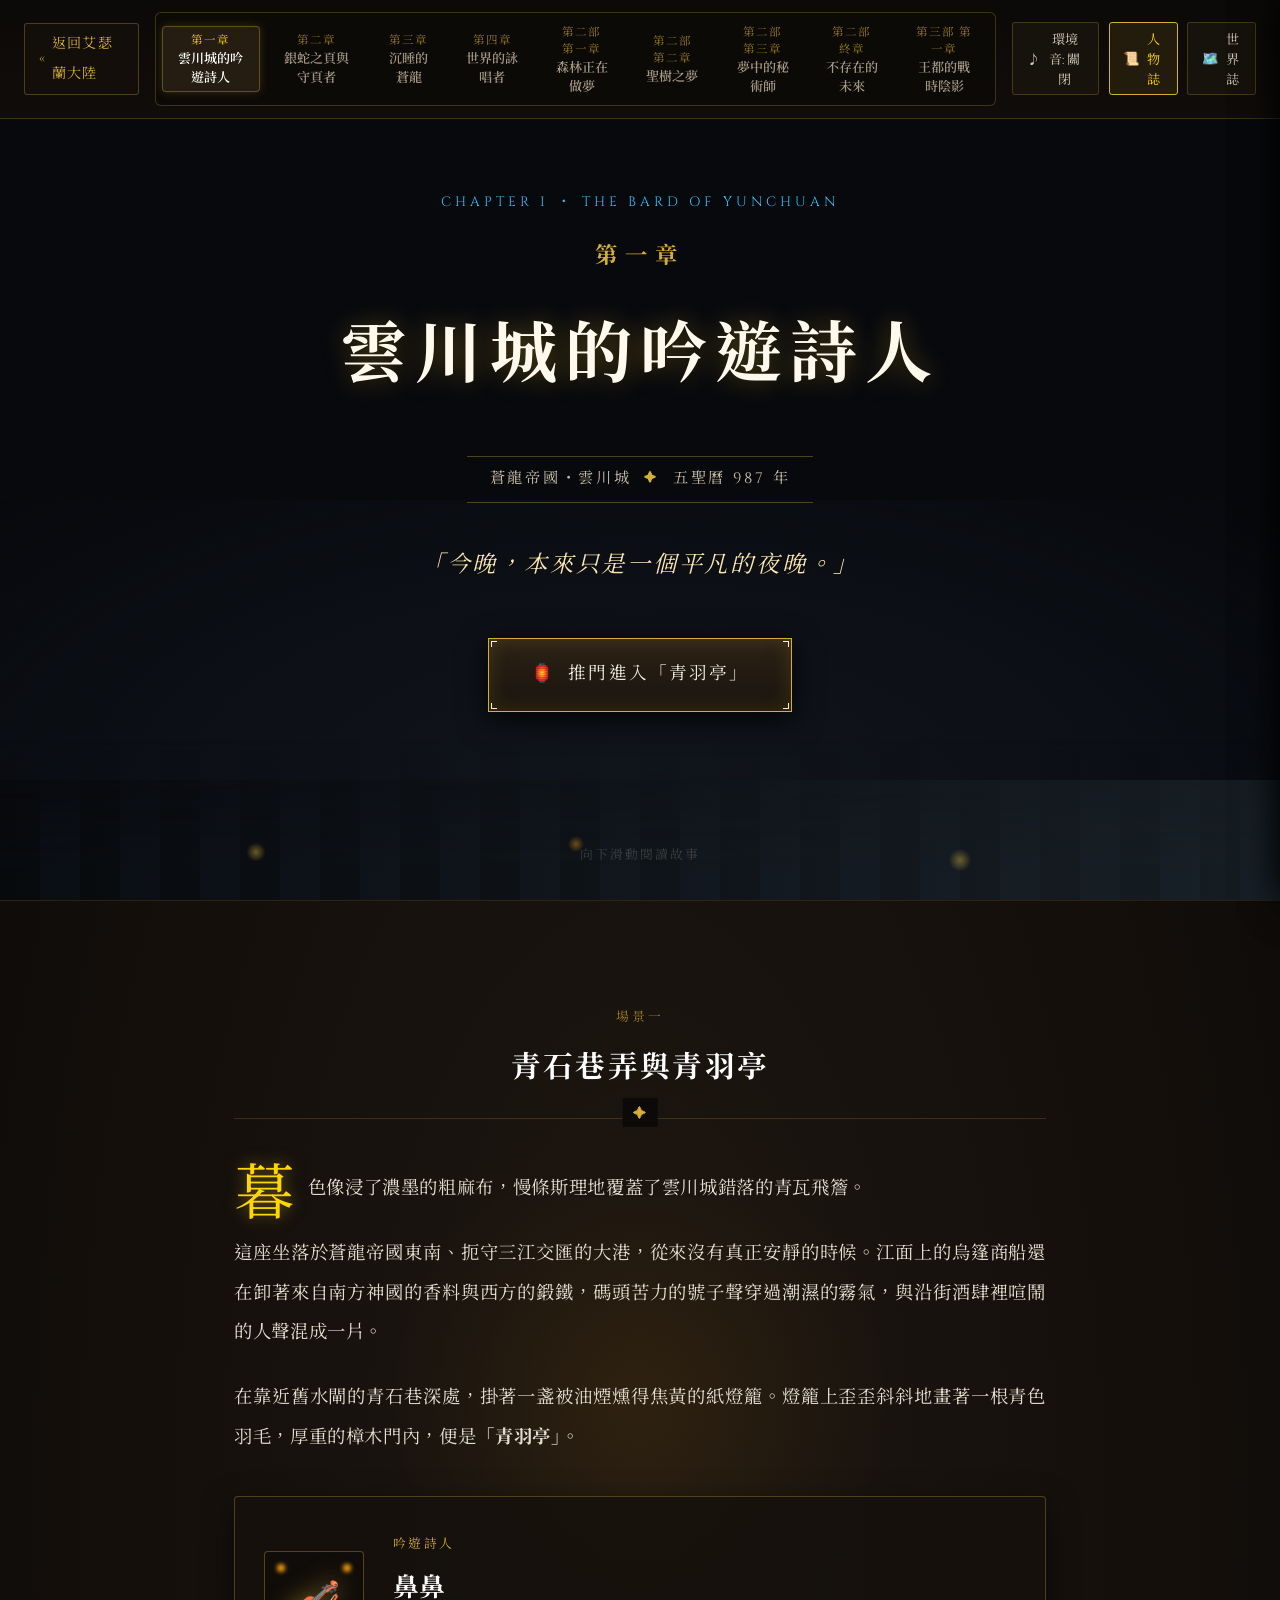
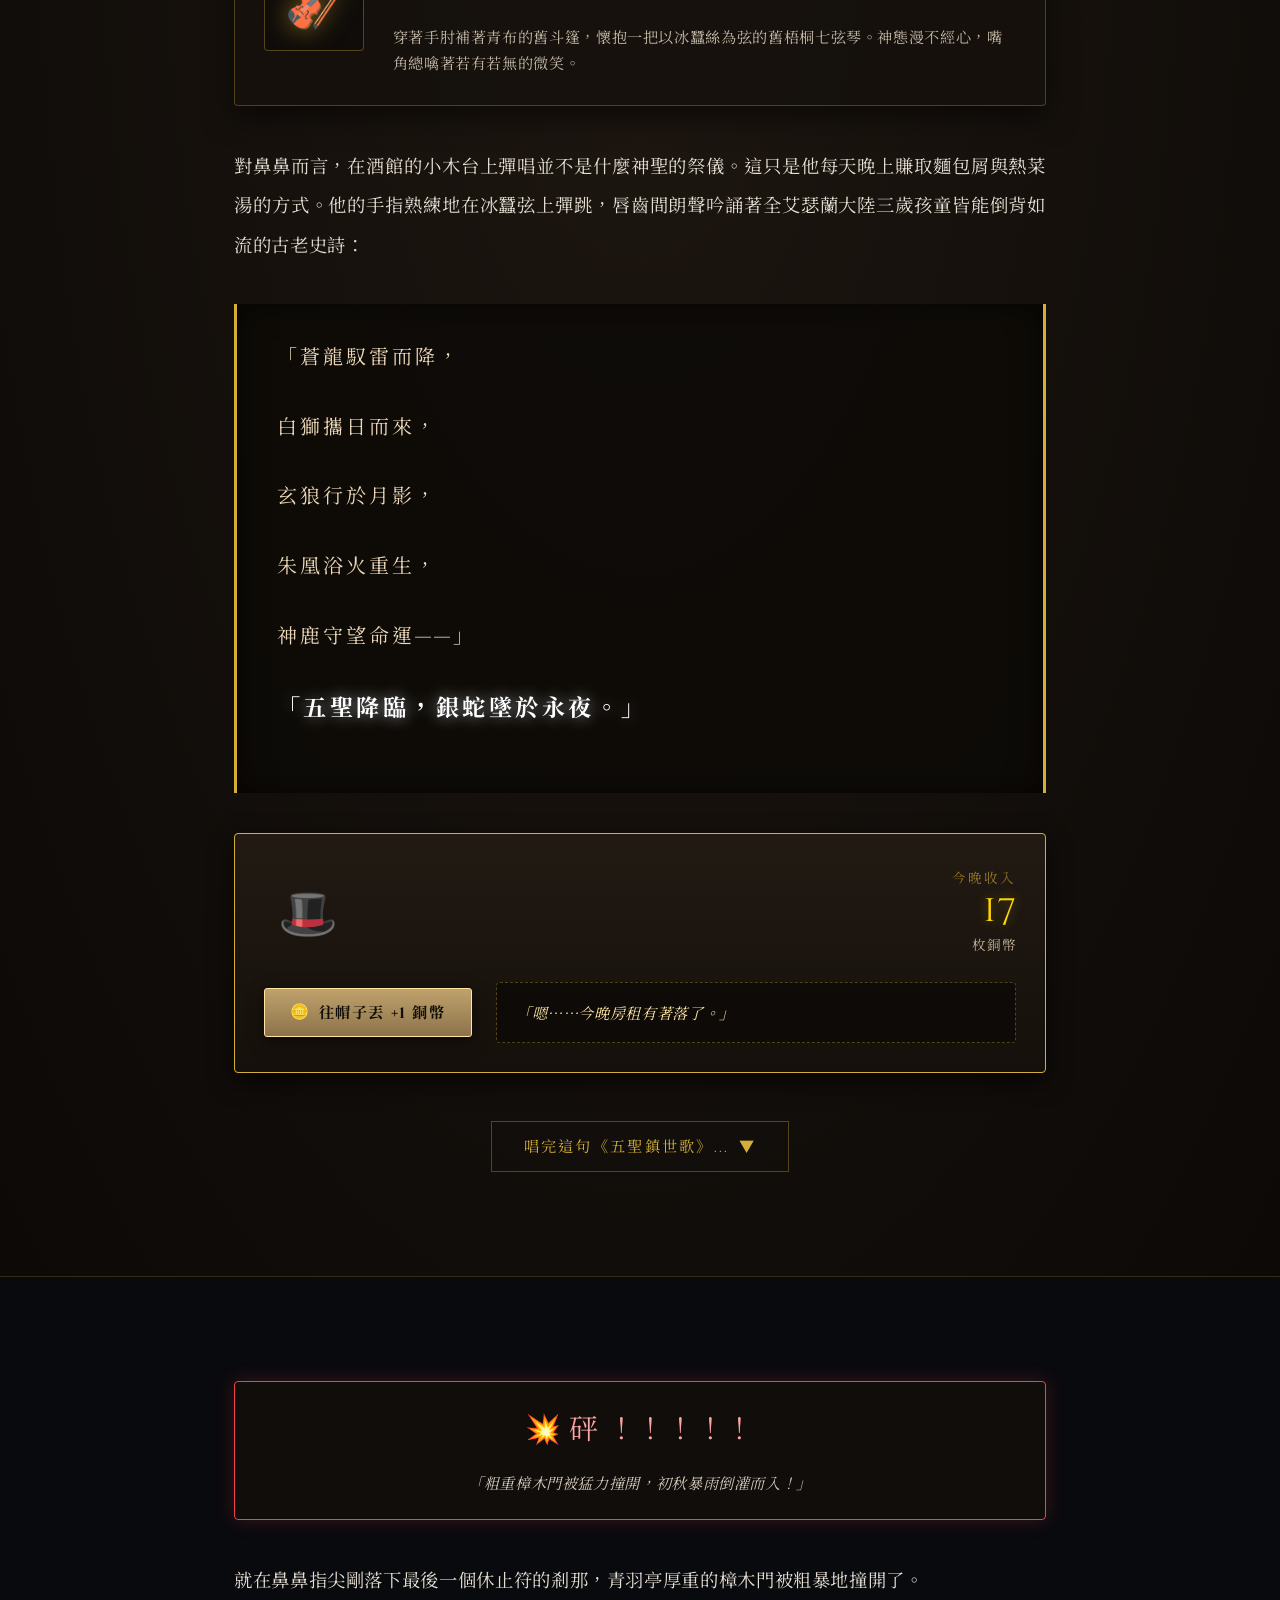
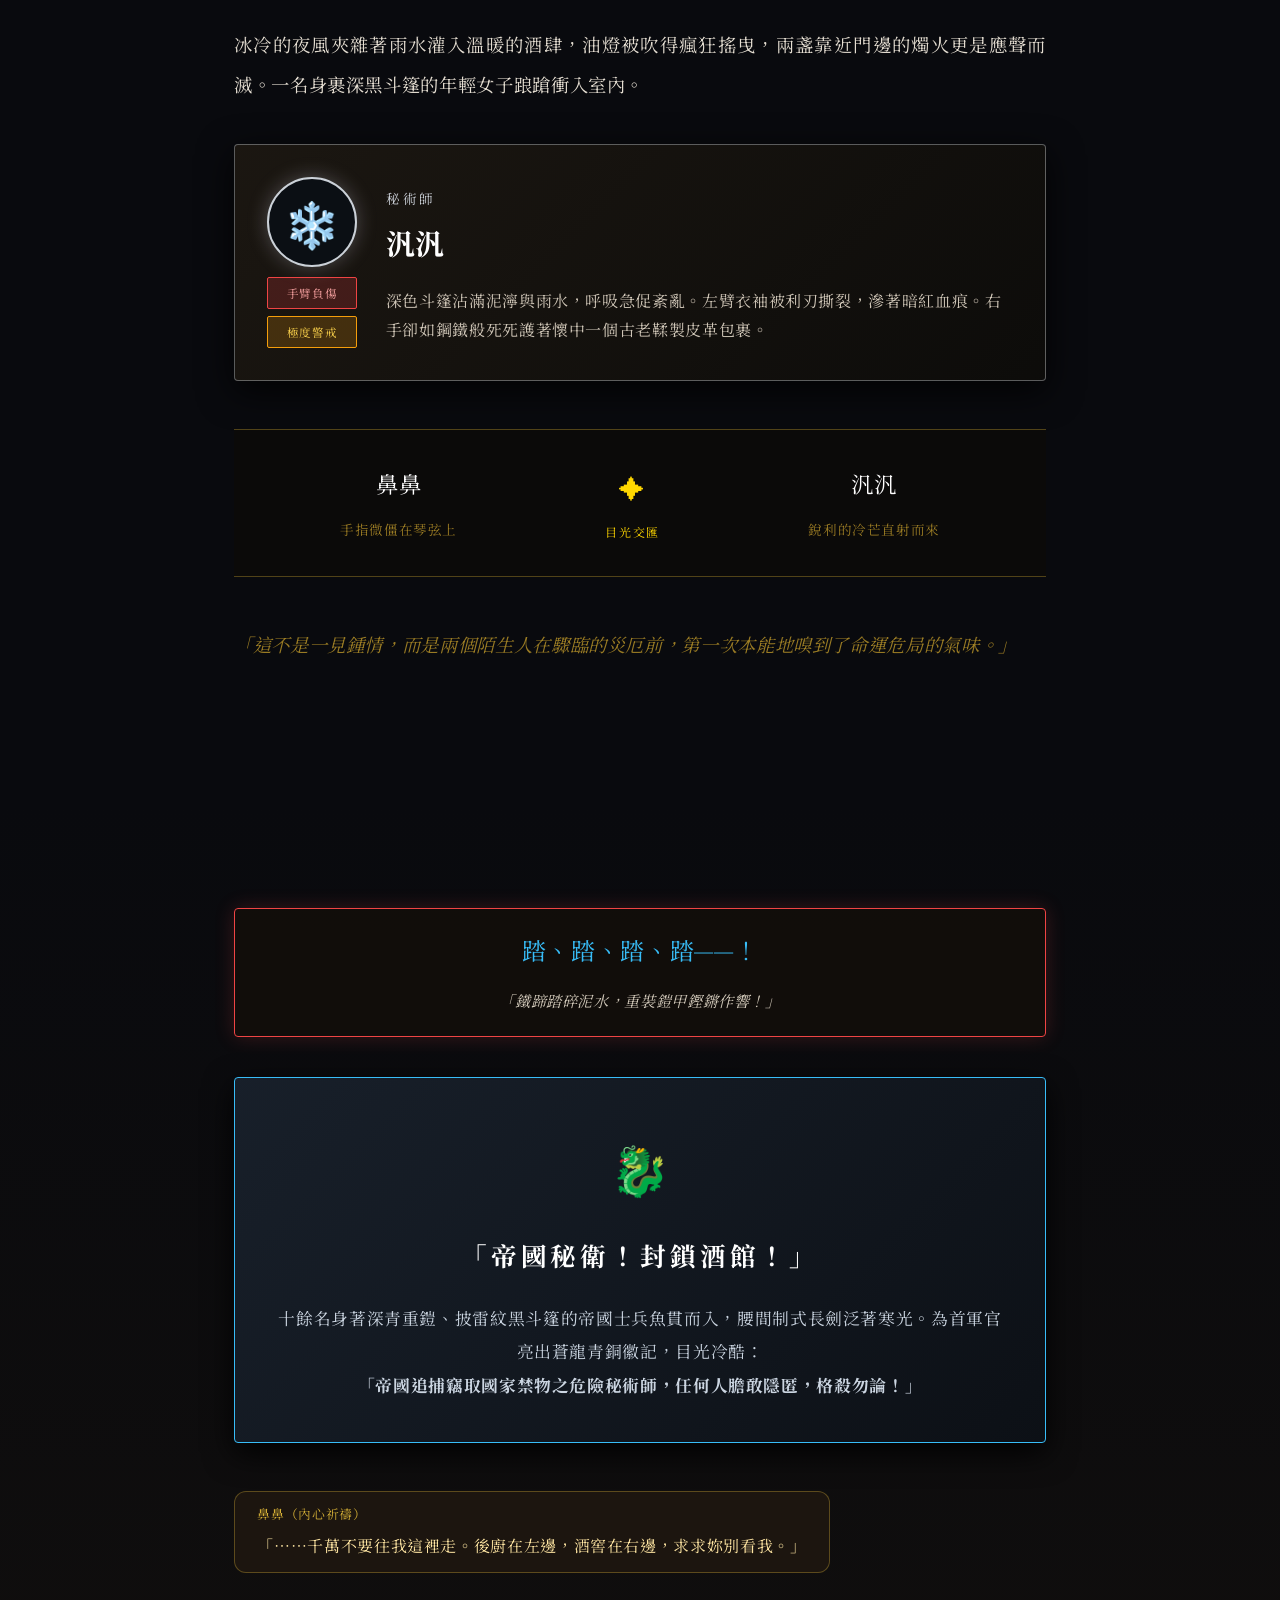
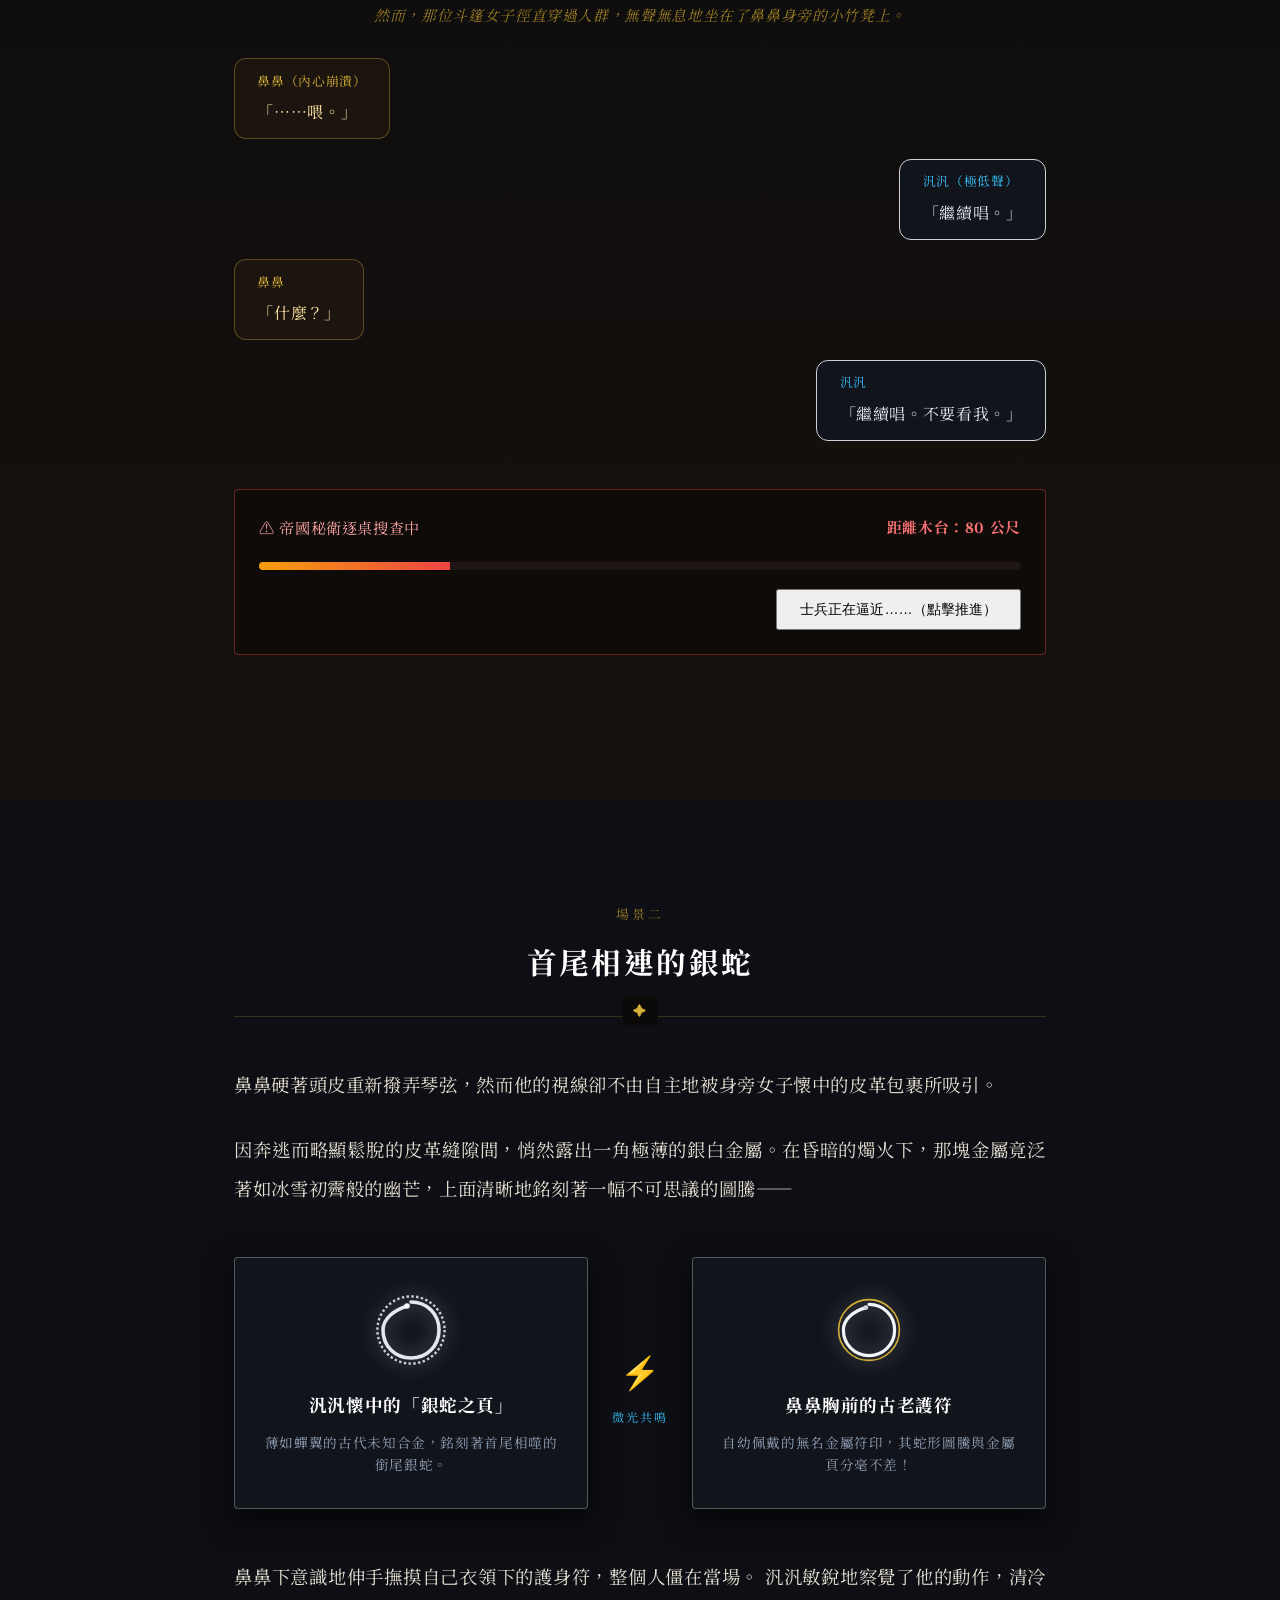
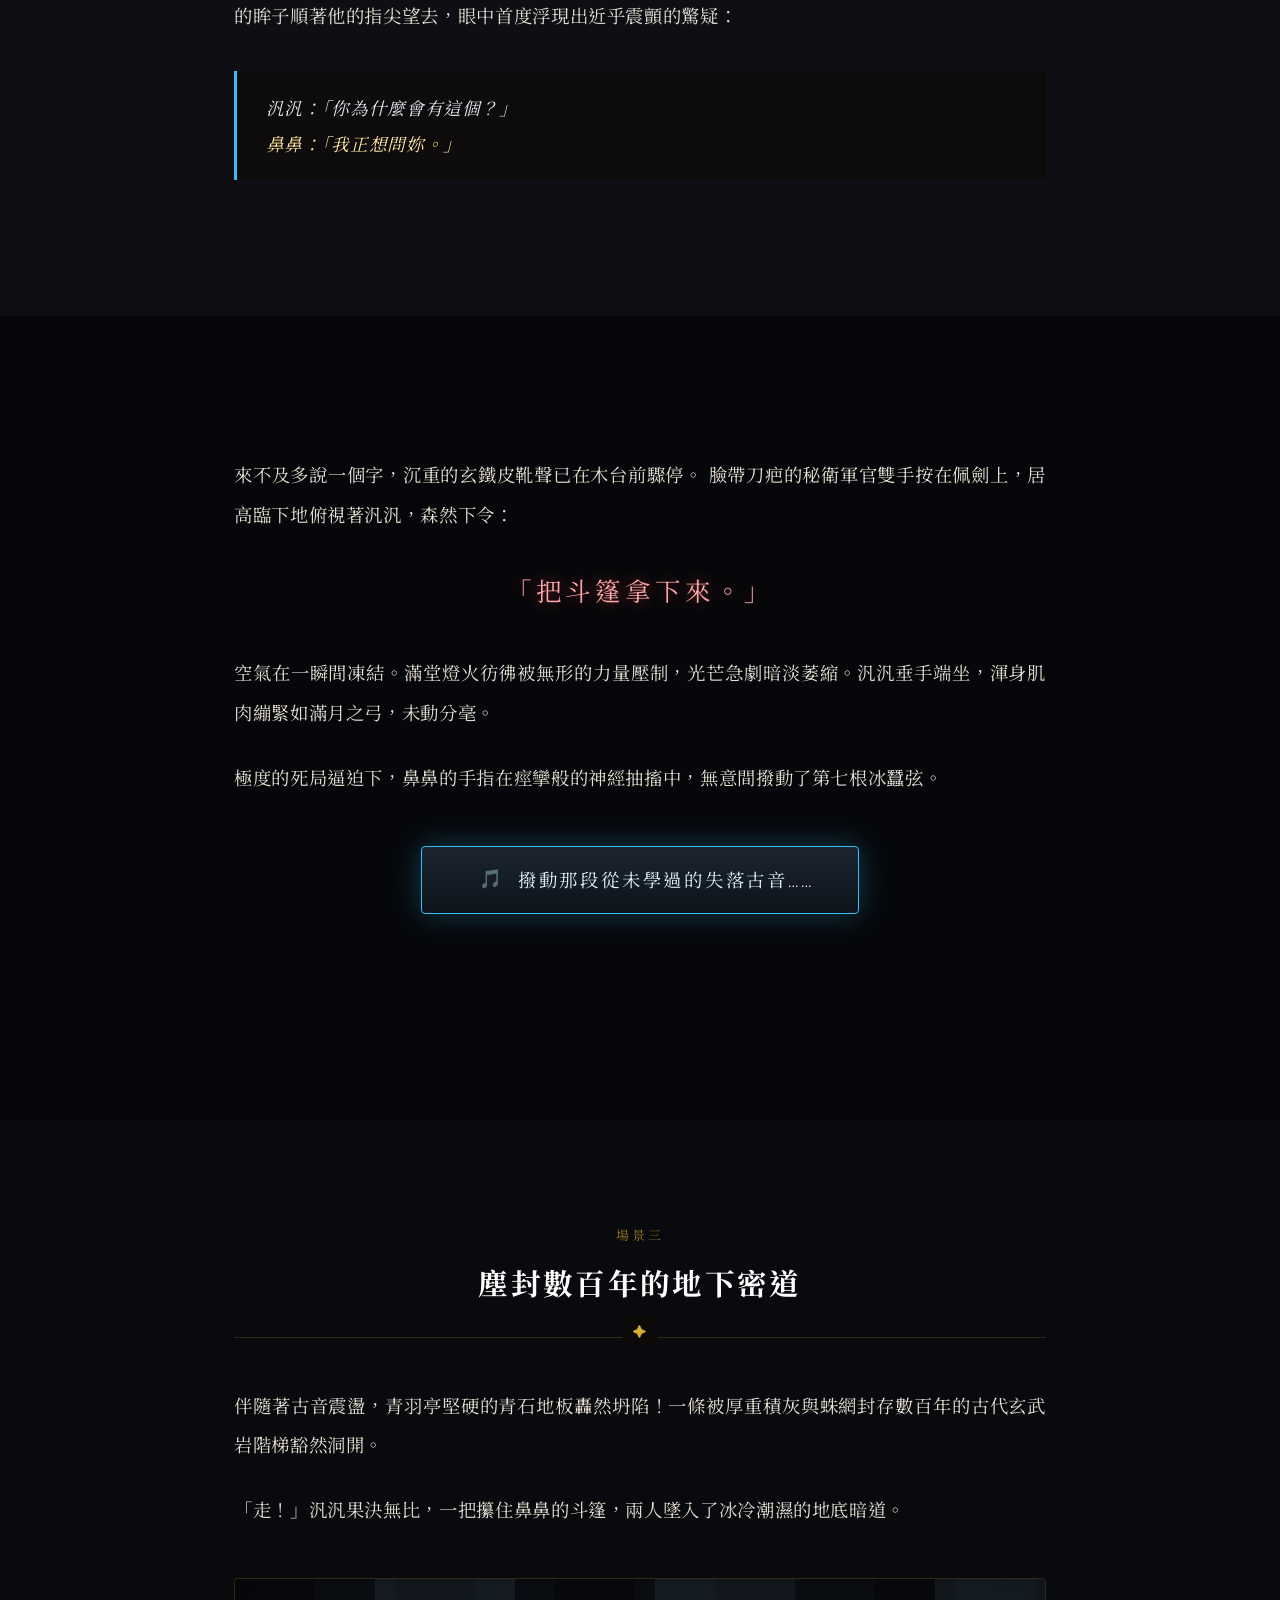
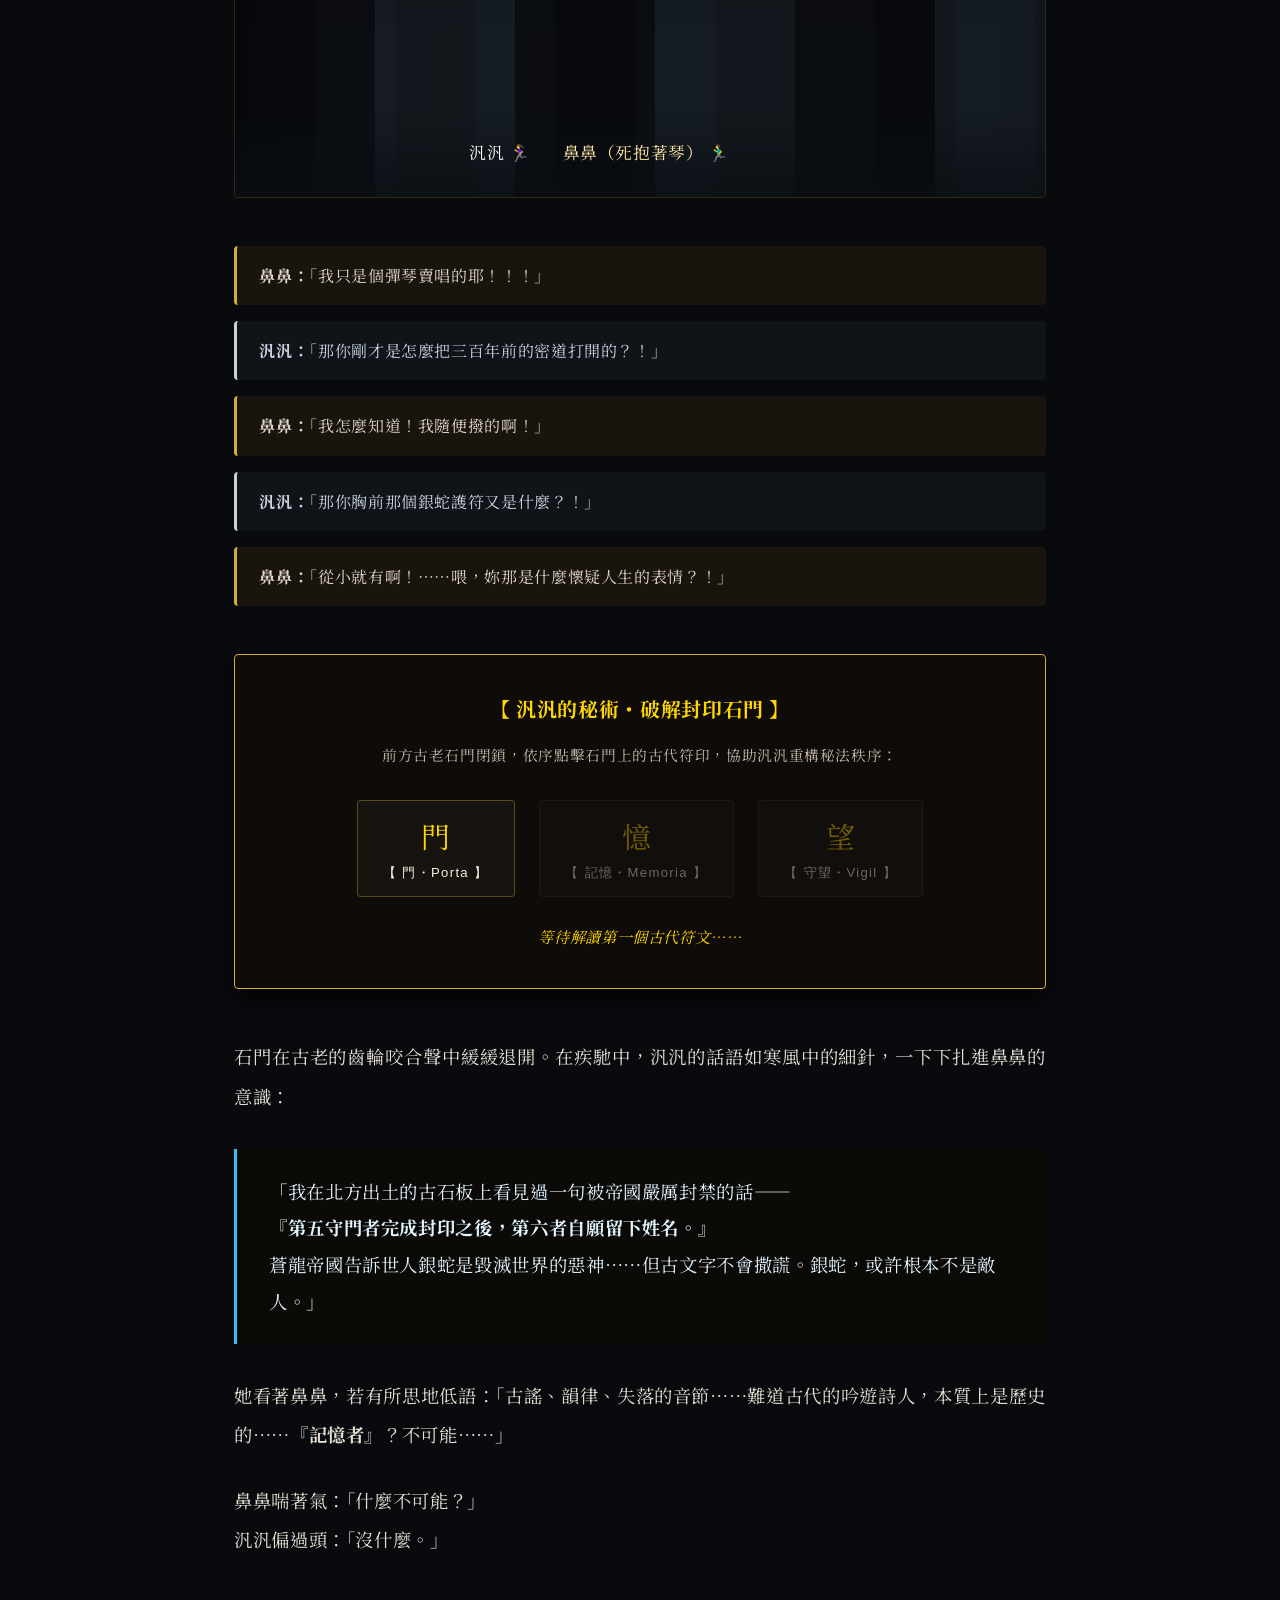
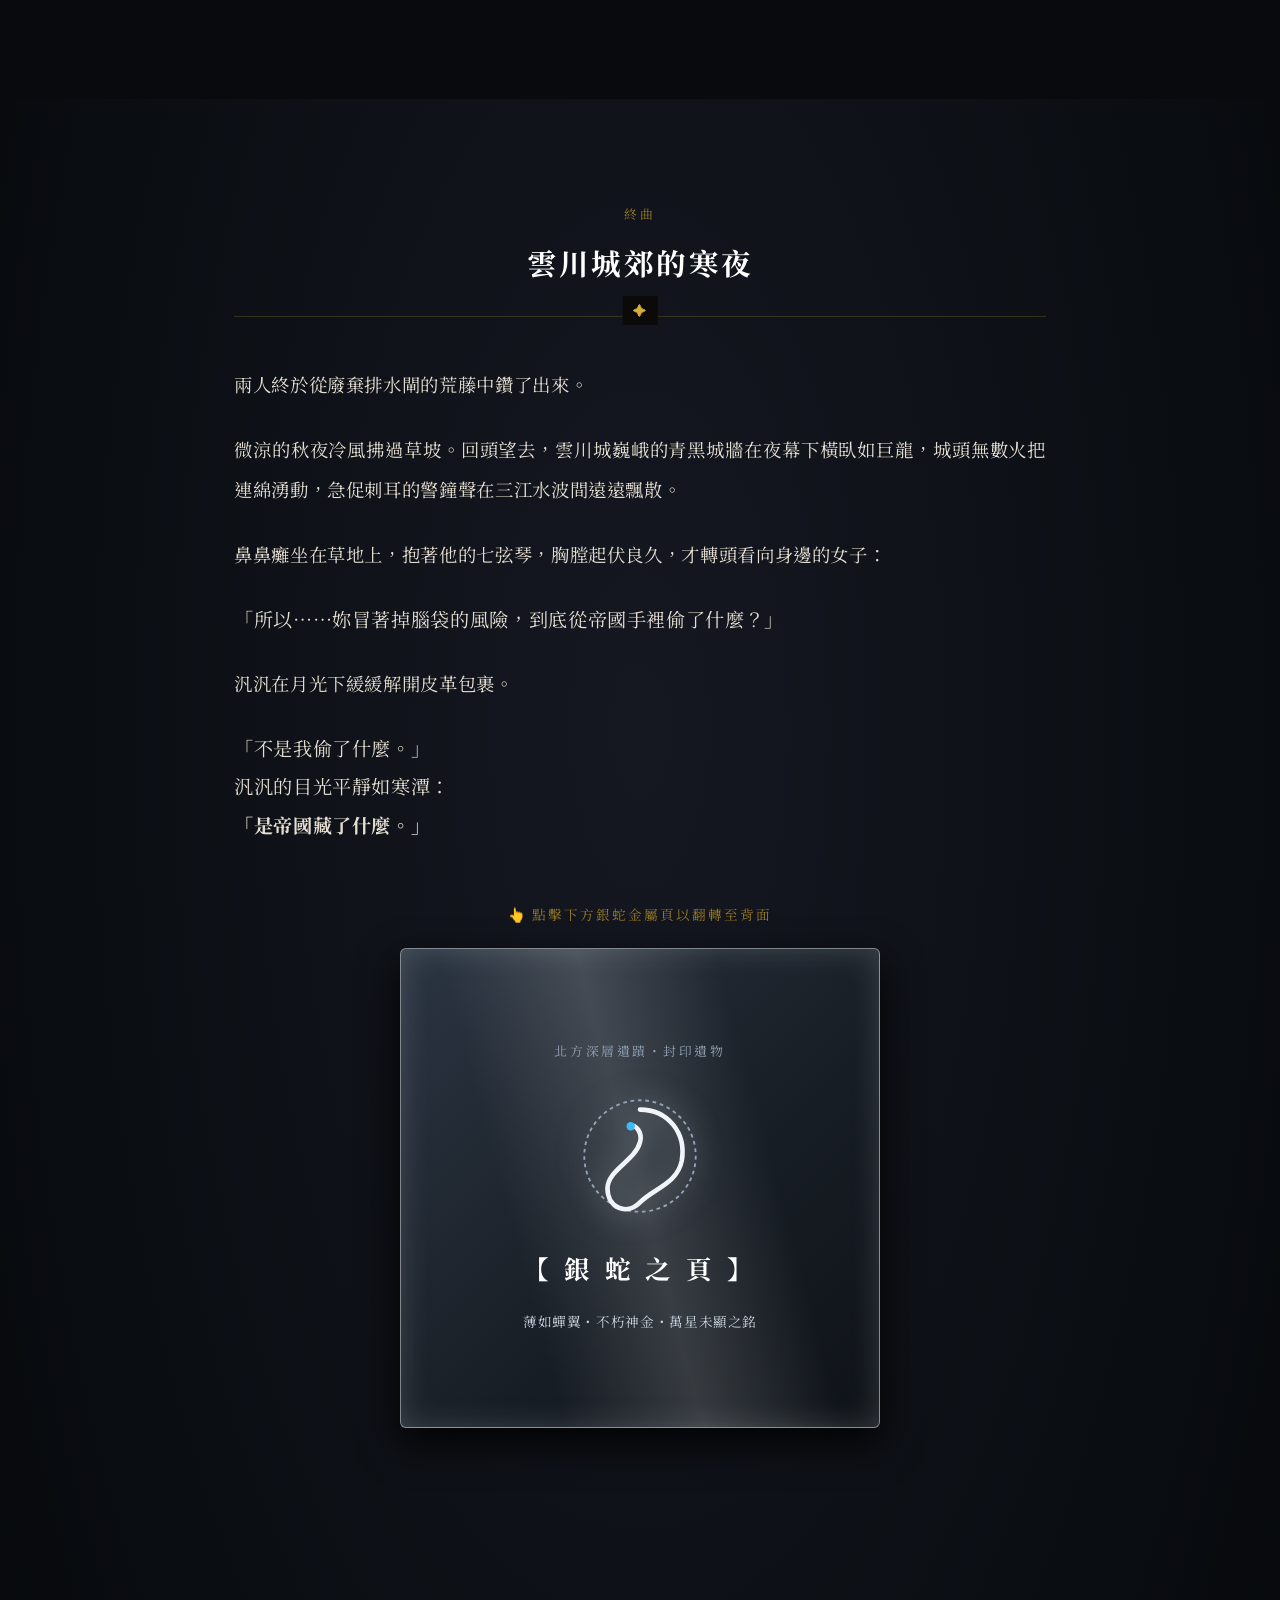
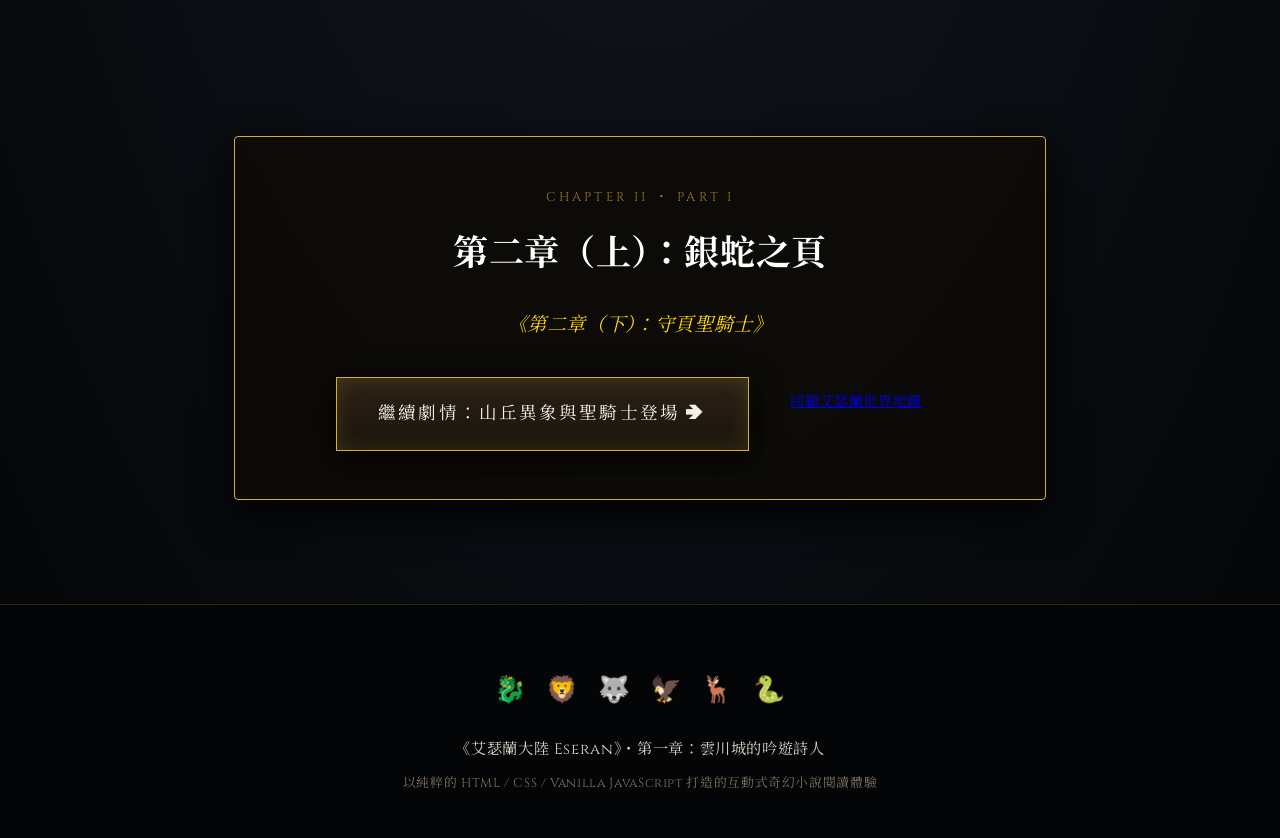
==== commit aee44d91: "Add files via upload" ====
--- a/index.html
+++ b/index.html
@@ -59,6 +59,14 @@
             <span class="tab-num">第二部 第三章</span>
             <span class="tab-title">夢中的秘術師</span>
           </button>
+          <button class="chapter-tab-btn" data-chapter="ch8">
+            <span class="tab-num">第二部 終章</span>
+            <span class="tab-title">不存在的未來</span>
+          </button>
+          <button class="chapter-tab-btn" data-chapter="ch9">
+            <span class="tab-num">第三部 第一章</span>
+            <span class="tab-title">王都的戰時陰影</span>
+          </button>
         </nav>
       </div>
 
@@ -124,6 +132,18 @@
         <div class="world-quick-info">
           <h4>認知現實（Conceptual Dream Reality）</h4>
           <p>神鹿夢境中的核心法則：人在夢中堅信的事物會成為現實規則。未知存在即利用此規則誘導五聖獸互相恐懼。</p>
+        </div>
+        <div class="world-quick-info">
+          <h4>北境王國首都：霜冠城（Frostcrown）</h4>
+          <p>北方繁華的政治與軍事石造王都。目前受王國動員令與戒嚴令管制，全城進入戰時狀態。</p>
+        </div>
+        <div class="world-quick-info">
+          <h4>前線天險：霜牙峽谷（Frostfang Pass）</h4>
+          <p>前往玄狼聖域的必經冰雪隘口。鐵狼氏族戰團指揮官『赤狼・蕾米』在此佈防迎擊王國大軍。</p>
+        </div>
+        <div class="world-quick-info">
+          <h4>銀黑情緒增幅術（Emotion Amplification）</h4>
+          <p>隱藏於官方告示與王室印記間的銀黑術式。不直接洗腦，而是將大眾原有的隱微擔心放大為極致恐懼與仇恨。</p>
         </div>
         <div class="world-quick-links">
           <a href="world.html" class="parchment-link-btn">開啟完整艾瑟蘭大陸地圖與盟約歷史 ➔</a>
@@ -3655,8 +3675,8 @@
             </div>
 
             <div class="end-actions">
-              <button class="parchment-cta-btn" id="btn-p2ch4-teaser">
-                <span class="btn-text">繼續旅程 ➔</span>
+              <button class="parchment-cta-btn switch-ch-btn" data-target="ch8">
+                <span class="btn-text">進入 第二部 終章：不存在的未來 ➔</span>
               </button>
               <a href="world.html" class="parchment-btn small-btn">
                 <span>回顧艾瑟蘭世界地圖</span>
@@ -3670,6 +3690,631 @@
         </div>
       </section>
 
+    </div>
+
+    <!-- ──────────────────────────────────────────
+         【第二部 第四章/終章分頁】 PART II CHAPTER IV: THE FUTURE THAT DOES NOT EXIST
+         ────────────────────────────────────────── -->
+    <div id="ch8-page" class="chapter-page">
+
+      <!-- 一、開場 HERO SECTION -->
+      <section id="scene-p2ch4-hero" class="scene-section scene-future-hero">
+        <div class="future-hero-backdrop">
+          <div class="blank-world-glow"></div>
+          <div class="broken-future-shards"></div>
+          <div class="worldtree-storm-silhouette"></div>
+        </div>
+
+        <div class="hero-text-container">
+          <div class="scene-pre-badge">PART II FINALE ・ CHAPTER IV</div>
+          <h1 class="novel-chapter-title">
+            <span class="sub-chapter">第二部 終章</span>
+            <span class="main-title">不存在的未來</span>
+            <span class="en-sub-title">The Future That Does Not Exist</span>
+          </h1>
+
+          <div class="city-lore-stamp">
+            <span class="location-name">翠鹿森國・世界樹核心</span>
+            <span class="divider">✦</span>
+            <span class="era-name">神的甦醒與安魂之夜</span>
+          </div>
+
+          <p class="hero-lead-quote">
+            「妳看見太多未來了，所以妳忘記看現在……未來尚未發生，但這裡，還活著。」
+          </p>
+
+          <div class="enter-finale-wrapper">
+            <a href="#scene-ruined-future-vision" class="parchment-cta-btn" id="btn-enter-p2-finale">
+              <span class="corner tl"></span><span class="corner tr"></span>
+              <span class="corner bl"></span><span class="corner br"></span>
+              <span class="btn-icon">🦌✨</span>
+              <span class="btn-label">開啟「翠鹿篇」最終章</span>
+            </a>
+          </div>
+        </div>
+      </section>
+
+      <!-- 二、毀滅未來與同伴受影響：帕帕舉劍、莉亞魂火 -->
+      <section id="scene-ruined-future-vision" class="scene-section scene-party-conflict">
+        <div class="section-parchment-box">
+          <h2 class="scene-title">一、毀滅的幻象與同伴的質疑</h2>
+
+          <div class="novel-prose-block">
+            <p>
+              天空中無數破碎的未來鏡片逐漸重疊同步，化為一片死寂的灰白色空無大陸——五國、城市、森林、同伴盡皆毀滅，唯有鼻鼻孤獨一人站在世界中央。未知存在的低語再次震盪夜空：「故事……只能有一個結局。」
+            </p>
+            <p>
+              這股壓迫感開始侵蝕同伴的意識。帕帕的誓約本能被夢境利用，他神情沉痛地緩緩拔出誓約長劍，銀白聖焰沿劍身升騰：「所有未來最後都只剩你……如果記憶者就是災難源頭，守頁騎士的誓言要求我阻止你。」
+            </p>
+            <p>
+              莉亞掌心也燃起了綠磷魂火，無數半透明骨影縈繞身後：「世界死亡後，所有靈魂都消失了，只有你沒有進入冥界……鼻鼻，你究竟算什麼？」
+            </p>
+          </div>
+
+          <div class="conflict-spotlight-card">
+            <div class="dialogue-group">
+              <div class="dialogue-bubble bibi-talk">
+                <span class="talker">鼻鼻（坦然面對長劍與魂火）：</span>「帕帕、莉亞……如果你們真的覺得應該這樣做，至少先把理由講完吧。」
+              </div>
+            </div>
+            <p style="text-align:center; color:var(--gold-bright); font-style:italic; margin-top:1rem;">
+              ——鼻鼻沒有反擊，也沒有啟動世界詠唱，他選擇聆聽每個人的恐懼與故事。
+            </p>
+          </div>
+
+          <!-- 屁屁與汎汎大喊打破僵局 -->
+          <div class="novel-prose-block" style="margin-top:1.8rem;">
+            <p>
+              轟隆！粗大的古樹樹根猛地從地下升起，將眾人分開！德魯伊屁屁用法杖敲擊地面，大喊：
+            </p>
+            <blockquote class="pipi-shout-quote">
+              屁屁：「你們兩個清醒一點！別再讓這個夢替你們決定什麼才是真的！」
+            </blockquote>
+            <p>
+              汎汎也挺身而出，神色堅定：「我看過神鹿之夢的真實結構，這些未來沒有一個是確定的！<strong>唯一的結局——還沒有被決定！</strong>」
+            </p>
+            <p style="text-align:center; color:#38bdf8; margin-top:1rem;">
+              此言一出，天空中的毀滅未來瞬間爆裂出巨大的漆黑裂痕！未知存在的控制出現了劇烈動搖！
+            </p>
+          </div>
+        </div>
+      </section>
+
+      <!-- 三、世界樹暴動與神鹿・艾露希亞完整現身 -->
+      <section id="scene-sacred-deer-emergence" class="scene-section scene-deer-emergence">
+        <div class="section-parchment-box highlight-parchment">
+          <h2 class="scene-title">二、神鹿・艾露希亞現身與狂暴</h2>
+
+          <div class="novel-prose-block">
+            <p>
+              咚——！一聲天崩地裂的世界樹心跳炸響！地面撕裂，山崖崩塌，白晝巨月產生無數裂紋！世界樹中央裂開，翠綠與銀黑雙重光芒直衝雲霄！
+            </p>
+            <p>
+              主神「世界樹神鹿・艾露希亞」終於從封印中真身現世——體型巨大如綿延山岳，樹冠鹿角懸掛萬千星辰，一隻眼呈翡翠溫光，另一隻眼遭銀黑重度侵蝕！
+            </p>
+          </div>
+
+          <div class="deer-god-card">
+            <div class="deer-avatar">🦌✨</div>
+            <div class="deer-god-info">
+              <h3>【 世界樹神鹿 ・ 艾露希亞 】</h3>
+              <p class="deer-status">艾瑟蘭掌管「自然、時間、記憶與命運」之主神</p>
+              <p class="deer-pain-desc">受億萬極端未來折磨，無法區分現實與可能，陷入狂暴混亂。</p>
+            </div>
+          </div>
+
+          <div class="novel-prose-block" style="margin-top:1.5rem;">
+            <p>
+              無數未來的災難景象同時衝擊神鹿意識，使她得出了絕望結論：「若世界註定毀滅，那就讓一切在現在結束！」她開始釋放浩瀚的神力，森林瘋狂暴長侵蝕村落，四季劇烈錯亂。
+            </p>
+            <p>
+              帕帕與莉亞此時徹底醒悟，放下武器。汎汎感歎：「不是夢讓我們相信，是我們選擇了相信。」
+            </p>
+          </div>
+        </div>
+      </section>
+
+      <!-- 四、屁屁化身古森巨鹿與自然感知連線 -->
+      <section id="scene-pipi-full-stag-heal" class="scene-section scene-pipi-heal">
+        <div class="section-parchment-box">
+          <h2 class="scene-title">三、大地的擁抱：古森巨鹿脈絡連線</h2>
+
+          <div class="novel-prose-block">
+            <p>
+              屁屁站了出來：「她不是敵人，她是受無數未來折磨的生命！這次——換我們來救她！」
+            </p>
+            <p>
+              屁屁再次化身山嶽般的【古森巨鹿】，整座翠鹿森國的大地脈絡與無數生靈同時回應！但屁屁沒有發起攻擊，而是主動走上前，將自己的巨大鹿角與神鹿鹿角輕柔相抵。
+            </p>
+          </div>
+
+          <div class="nature-connect-box">
+            <h3 class="box-title">✦ 屁屁將森林真正的「現在」傳遞給神鹿 ✦</h3>
+            <p class="nature-elements-list">
+              🌱 鳥鳴・新生的幼鹿・清徹溪流・泥土氣息・花開・枯葉・種子發芽・樹屋燈火
+            </p>
+            <blockquote class="pipi-heal-quote">
+              屁屁：「妳看見太多未來了，所以妳忘記看現在……未來尚未發生，但這裡，還活著。」
+            </blockquote>
+          </div>
+        </div>
+      </section>
+
+      <!-- 五、五人大合奏五重救贖互動與《森眠安魂曲》 -->
+      <section id="scene-five-party-coop-requiem" class="scene-section scene-coop-requiem">
+        <div class="section-parchment-box highlight-parchment">
+          <h2 class="scene-title">四、五人齊心合作與《森眠安魂曲》</h2>
+
+          <div class="novel-prose-block">
+            <p>
+              屁屁的自然脈絡撫平了神鹿的肉體暴走，但神鹿積累數百年的恐懼心魔仍需要被療癒。鼻鼻走上前，雖然七弦琴已斷，但他展顏一笑：「吟遊詩人又不是琴遊詩人！」
+            </p>
+            <p>
+              五位旅人第一次展現出極致默契的五重能力融合——
+            </p>
+          </div>
+
+          <!-- 史詩五重合作點擊互動舞台 -->
+          <div class="five-coop-stage" id="five-coop-stage">
+            <h3 class="stage-title">✦ 艾瑟蘭五旅人協同救贖陣圖（Five-Party Salvation） ✦</h3>
+            <div class="coop-btn-group">
+              <button class="parchment-btn coop-btn" id="btn-coop-fanfan">1. 汎汎：切斷夢境絲線</button>
+              <button class="parchment-btn coop-btn" id="btn-coop-papa" disabled>2. 帕帕：守護世界樹</button>
+              <button class="parchment-btn coop-btn" id="btn-coop-leah" disabled>3. 莉亞：隔開亡魂噪聲</button>
+              <button class="parchment-btn coop-btn" id="btn-coop-pipi" disabled>4. 屁屁：連接自然網絡</button>
+              <button class="parchment-btn coop-btn" id="btn-coop-bibi" disabled>5. 鼻鼻：唱響安魂曲</button>
+            </div>
+            <div class="coop-status-display" id="coop-status-display">
+              ✨ 旅人小隊已就位……請點擊第一步切斷侵蝕絲線。
+            </div>
+          </div>
+
+          <!-- 逐句唱響《森眠安魂曲》互動 -->
+          <div class="requiem-sing-box" id="requiem-sing-box" style="display:none; margin-top:2rem;">
+            <h3 class="requiem-title">✦ 鼻鼻吟唱古老古曲：《森眠安魂曲 Forest Requiem》 ✦</h3>
+            <div class="requiem-lyric-display" id="requiem-lyric-display">
+              「——風已經停了。」
+            </div>
+            <div style="text-align:center; margin-top:1.2rem;">
+              <button class="parchment-cta-btn" id="btn-sing-next-requiem">
+                <span class="btn-text">繼續吟唱安魂曲 ➔</span>
+              </button>
+            </div>
+          </div>
+        </div>
+      </section>
+
+      <!-- 六、神鹿甦醒、感謝與玄狼線索 -->
+      <section id="scene-deer-calmed-moonwolf" class="scene-section scene-deer-gratitude">
+        <div class="section-parchment-box">
+          <h2 class="scene-title">五、平靜的安息與北境玄狼線索</h2>
+
+          <div class="novel-prose-block">
+            <p>
+              隨著《森眠安魂曲》的悠揚歌聲，神鹿眼中的銀黑污染徹底散去，重新恢復清澈澄淨的翡翠綠。瘋狂的森林停止暴走，異常的白晝滿月悄然隱沒。
+            </p>
+            <p>
+              艾露希亞並未再次被封印，而是安心地主動選擇閉眼沉睡休息。在她完全沉睡前，神鹿第一次以清醒意識對鼻鼻傳音：
+            </p>
+            <blockquote class="deer-thanks-quote">
+              神鹿：「記憶者……謝謝你，沒有相信我的恐懼。」
+            </blockquote>
+
+            <p style="margin-top:1.5rem;">
+              神鹿留下了關乎幕後黑手的下一個重要線索：
+            </p>
+            <blockquote class="moonwolf-clue-quote">
+              「去找玄狼……如果還有誰曾直接聽見過那個存在真正的聲音，只有牠。」
+            </blockquote>
+          </div>
+        </div>
+      </section>
+
+      <!-- 七、晨光、輕鬆對話與第二部總結 -->
+      <section id="scene-morning-reunion" class="scene-section scene-morning">
+        <div class="section-parchment-box highlight-parchment">
+          <h2 class="scene-title">六、晨光普照與故事還沒結束</h2>
+
+          <div class="novel-prose-block">
+            <p>
+              溫暖的晨光穿透樹冠，翠鹿森國恢復了真正的祥和寧靜。世界樹枝幹吐出嬌嫩的翠綠新芽。
+            </p>
+            <p>屁屁變回人形，疲憊地坐在地上。五人相視一笑：</p>
+          </div>
+
+          <div class="dialogue-group">
+            <div class="dialogue-bubble bibi-talk">
+              <span class="talker">鼻鼻：</span>「所以……我們這算成功了吧？」
+            </div>
+            <div class="dialogue-bubble pipi-talk">
+              <span class="talker">屁屁：</span>「森林沒毀掉。」
+            </div>
+            <div class="dialogue-bubble leah-talk">
+              <span class="talker">莉亞：</span>「神也沒死。」
+            </div>
+            <div class="dialogue-bubble papa-talk">
+              <span class="talker">帕帕：</span>「應該算。」
+            </div>
+            <div class="dialogue-bubble fanfan-talk">
+              <span class="talker">汎汎：</span>「而且鼻鼻還在。」
+            </div>
+            <div class="dialogue-bubble bibi-talk">
+              <span class="talker">鼻鼻：</span>「等一下，為什麼最後那句聽起來像附帶的驚喜？！」
+            </div>
+          </div>
+
+          <!-- 主題對照演出 -->
+          <div class="theme-showdown-box">
+            <div class="dark-doctrine">「故事……只能有一個結局。」</div>
+            <div class="shatter-divider">💥 ［ 信 念 破 碎 ］ 💥</div>
+            <div class="light-doctrine">「故事……還沒有結束！」</div>
+          </div>
+        </div>
+      </section>
+
+      <!-- 八、北境預告與第二部終幕落幕卡 -->
+      <section id="scene-northward-preview-finale" class="scene-section scene-book2-finale">
+        <div class="section-parchment-box">
+          <h2 class="scene-title">七、北境玄狼冰原預告</h2>
+
+          <div class="novel-prose-block" style="text-align:center;">
+            <p>鏡頭從翠鹿森國高地徐徐拉遠，跨越千山萬水，向著寒冷的北方疾馳——</p>
+          </div>
+
+          <!-- 冰原狼眼視覺預告 -->
+          <div class="northward-preview-card">
+            <div class="blizzard-overlay"></div>
+            <h3 class="preview-title">✦ 第三部預告：【 玄 狼 冰 原 聯 邦 】 ✦</h3>
+            <p class="preview-desc">
+              狂暴的風雪覆蓋北方凍原，天空中巨大蒼白月亮升起，暴風雪深處展露出一雙攝人心魄的銀白狼眼，伴隨著響徹天際的浩瀚狼嚎！
+            </p>
+          </div>
+
+          <!-- 第二部完整結尾卡 -->
+          <div class="chapter-end-card p2-grand-finale-card" id="p2-grand-finale-card">
+            <span class="end-badge">BOOK II GRAND FINALE</span>
+            <h3 class="end-title">《第二部：被封印的五神・翠鹿篇》 完</h3>
+            <p class="next-teaser">下一部：《第三部：玄狼冰原》（The Frozen Realm of the Moon Wolf）</p>
+
+            <!-- 旅人五人隊伍英雄榜 -->
+            <div class="five-heroes-summary">
+              <h4 class="summary-title">✦ 艾瑟蘭五位旅人英雄榜 ✦</h4>
+              <div class="hero-nodes-grid">
+                <div class="hero-chip">🎻 鼻鼻【記憶/連接】</div>
+                <div class="hero-chip">❄️ 汎汎【文字/秘術】</div>
+                <div class="hero-chip">⚔️ 帕帕【誓約/見證】</div>
+                <div class="hero-chip">🔮 莉亞【死亡/平衡】</div>
+                <div class="hero-chip">🦌 屁屁【生命/治癒】</div>
+              </div>
+            </div>
+
+            <div class="end-actions">
+              <button class="parchment-cta-btn switch-ch-btn" data-target="ch9">
+                <span class="btn-text">進入 第三部 第一章：王都的戰時陰影 ➔</span>
+              </button>
+              <a href="world.html" class="parchment-btn small-btn">
+                <span>回顧艾瑟蘭世界地圖</span>
+              </a>
+            </div>
+
+            <div class="book2-notice" id="book3-notice" style="display:none; margin-top:1.2rem; color:var(--gold-bright);">
+              ✦ 《第三部：玄狼冰原》尚未開放，敬請期待！ ✦
+            </div>
+            <div class="book2-notice" id="book3-notice" style="display:none; margin-top:1.2rem; color:var(--gold-bright);">
+              ✦ 《第三部：玄狼冰原》尚未開放，敬請期待！ ✦
+            </div>
+          </div>
+        </div>
+      </section>
+
+    </div>
+
+    <!-- ──────────────────────────────────────────
+         【第三部 第一章分頁】 PART III CHAPTER I: THE SHADOW OF WAR OVER THE CAPITAL
+         ────────────────────────────────────────── -->
+    <div id="ch9-page" class="chapter-page">
+
+      <!-- 一、開場 HERO SECTION -->
+      <section id="scene-p3ch1-hero" class="scene-section scene-frostcrown-hero">
+        <div class="frostcrown-hero-backdrop">
+          <div class="wartime-skyline-glow"></div>
+          <div class="blizzard-mist-layer"></div>
+          <div class="frostcrown-fortress-silhouette"></div>
+        </div>
+
+        <div class="hero-text-container">
+          <div class="scene-pre-badge">PART III ・ CHAPTER I</div>
+          <h1 class="novel-chapter-title">
+            <span class="sub-chapter">第三部 第一章</span>
+            <span class="main-title">王都的戰時陰影</span>
+            <span class="en-sub-title">The Shadow of War over the Capital</span>
+          </h1>
+
+          <div class="city-lore-stamp">
+            <span class="location-name">北境王國首都・霜冠城</span>
+            <span class="divider">✦</span>
+            <span class="era-name">戒嚴管制・北伐遠征前夕</span>
+          </div>
+
+          <p class="hero-lead-quote">
+            「當一個謊言已經被整個國家相信，真相還來得及阻止戰爭嗎？」
+          </p>
+
+          <div class="enter-frostcrown-wrapper">
+            <a href="#scene-frostcrown-entry" class="parchment-cta-btn" id="btn-enter-frostcrown">
+              <span class="corner tl"></span><span class="corner tr"></span>
+              <span class="corner bl"></span><span class="corner br"></span>
+              <span class="btn-icon">🏰❄️</span>
+              <span class="btn-label">抵達「霜冠城」戰時檢查哨</span>
+            </a>
+          </div>
+        </div>
+      </section>
+
+      <!-- 二、抵達霜冠城與戰時告示 -->
+      <section id="scene-frostcrown-entry" class="scene-section scene-wartime-city">
+        <div class="section-parchment-box">
+          <h2 class="scene-title">一、進入霜冠城與王國戰時公告</h2>
+
+          <div class="novel-prose-block">
+            <p>
+              沿著北方積雪道路，主角五人終於抵達了北境王國首都「霜冠城（Frostcrown）」。這座原本繁忙優雅的石造王都，如今已被厚重的戰時戒嚴陰影覆蓋。
+            </p>
+            <p>
+              高聳城門前部署著成排的重裝士兵，對入城的商隊、馬車與旅行者進行嚴格的身份審訊與武器盤查。
+            </p>
+          </div>
+
+          <!-- 戰時三告示點擊檢視互動 -->
+          <div class="wartime-notices-stage" id="wartime-notices-stage">
+            <h3 class="stage-title">✦ 點擊檢視城門張貼之王國官方告示（Official Decrees） ✦</h3>
+            <div class="notice-cards-row">
+              <button class="parchment-btn notice-card-btn" data-notice="n1">
+                <span>📜 《王國戰時動員令》</span>
+              </button>
+              <button class="parchment-btn notice-card-btn" data-notice="n2">
+                <span>⚔️ 《霜冠城戒嚴管制令》</span>
+              </button>
+              <button class="parchment-btn notice-card-btn" data-notice="n3">
+                <span>⚠️ 《禁止散播叛亂言論》</span>
+              </button>
+            </div>
+
+            <div class="notice-modal-content" id="notice-modal-content">
+              點擊上方告示，解讀北境王國官方當前發布的動員命令與審訊政策……
+            </div>
+          </div>
+
+          <!-- 街道戰時細節點滴 -->
+          <div class="novel-prose-block" style="margin-top:1.8rem;">
+            <p>
+              踏入城內，街頭巷尾盡是準備戰爭的沉重痕跡：青年在廣場排隊登記入伍、軍需馬車源源不絕運送糧草箭矢、鐵匠鋪全天發出鏗鏘的兵器打造聲、店鋪因年輕夥計被徵召而大門緊閉。
+            </p>
+            <div class="dialogue-group">
+              <div class="dialogue-bubble bibi-talk">
+                <span class="talker">鼻鼻（看著浩蕩的軍需車隊）：</span>「這看起來……一點都不像是在準備防守城市啊。」
+              </div>
+              <div class="dialogue-bubble papa-talk">
+                <span class="talker">帕帕：</span>「是在準備遠征。」
+              </div>
+            </div>
+          </div>
+        </div>
+      </section>
+
+      <!-- 三、白角鹿旅店與老闆的抱怨 -->
+      <section id="scene-inn-conscription" class="scene-section scene-inn">
+        <div class="section-parchment-box highlight-parchment">
+          <h2 class="scene-title">二、白角鹿旅店與【滅狼戰爭】謊言</h2>
+
+          <div class="novel-prose-block">
+            <p>
+              五人入住老字號「白角鹿旅店（The White Antler Inn）」。原本熱鬧的旅店如今極其冷清，只有五十多歲的老闆獨自擦拭木桌。
+            </p>
+          </div>
+
+          <div class="dialogue-group">
+            <div class="dialogue-bubble bibi-talk">
+              <span class="talker">鼻鼻：</span>「老闆，你們店今天人手特別少啊？」
+            </div>
+            <div class="dialogue-bubble innkeeper-talk">
+              <span class="talker">旅店老闆（冷笑）：</span>「不是今天少，是被王國全部抓去當兵了！廚房的後生去了，馬廄兩個小伙子去了，連我侄子昨晚都穿上了軍服……」
+            </div>
+          </div>
+
+          <!-- 「滅狼戰爭」扭曲背景 -->
+          <div class="novel-prose-block" style="margin-top:1.5rem;">
+            <p>
+              老闆壓低聲音透露：國王即將對北方的「鐵狼氏族聯盟」發動全面戰爭（官方稱『北境安定遠征』，民間俗稱『滅狼戰爭』）。理由是鐵狼族不服王命、秘密擴軍、私藏玄狼聖物並企圖南下屠城。
+            </p>
+            <blockquote class="innkeeper-doubt-quote">
+              旅店老闆滿臉困惑與憤怒：「鐵狼族守護玄狼聖地守了多少代！以前獸潮來是他們先擋，商隊雪崩是他們救！半年以前大家還北上朝聖……現在王宮突然告訴我們，他們是國家的敵人？」
+            </blockquote>
+            <p>
+              鼻鼻聽完久久沉默——一個被敬仰數百年的守護氏族，僅花半年時間，就在宣傳下被塑造成了國家最大的宿敵。
+            </p>
+          </div>
+        </div>
+      </section>
+
+      <!-- 四、汎汎調查：銀黑情緒增幅術 -->
+      <section id="scene-emotion-amplification" class="scene-section scene-amplification">
+        <div class="section-parchment-box">
+          <h2 class="scene-title">三、銀黑秘紋與情緒增幅術（Emotion Amplification）</h2>
+
+          <div class="novel-prose-block">
+            <p>
+              汎汎仔細檢查了街道上的官方告示與軍令羊皮紙，赫然發現王室印記周圍隱藏著極其微小的<strong>「銀黑秘紋」</strong>！普通人肉眼完全無法察覺。
+            </p>
+            <blockquote class="fanfan-reveal-quote">
+              汎汎：「這不是強迫洗腦術，而是【情緒增幅術】！它無法憑空創造情緒，但能將人們原本隱微的憂慮放大為恐懼、將懷疑放大為仇恨！」
+            </blockquote>
+            <p>
+              莉亞看著城外不斷擴建的新墓區，冷冷說道：「戰爭還沒正式爆發，亡者已經先到了。」屁屁也低語：「這場戰爭還沒開始殺人，就已經在吃掉土地與森林了。」
+            </p>
+          </div>
+        </div>
+      </section>
+
+      <!-- 五、雙線切換：前線霜牙峽谷與赤狼・蕾米登場 -->
+      <section id="scene-frostfang-remy" class="scene-section scene-frostfang">
+        <div class="section-parchment-box highlight-parchment">
+          <h2 class="scene-title">四、前線霜牙峽谷与【赤狼・蕾米】登場</h2>
+
+          <!-- 雙線切換視覽提示 -->
+          <div class="storyline-switch-badge">
+            <span>📍 故事線切換 ➔ 北方前線防線：【 霜 牙 峽 谷 Frostfang Pass 】</span>
+          </div>
+
+          <div class="novel-prose-block" style="margin-top:1.5rem;">
+            <p>
+              在遠北冰雪隘口「霜牙峽谷」，高聳的雪山與木製防線交織。鐵狼族長之女、年輕的戰團指揮官——<strong>「赤狼・蕾米（Remy）」</strong> 正冷靜地部署防禦拒馬與弓手陷阱。
+            </p>
+          </div>
+
+          <div class="remy-spotlight-card">
+            <div class="remy-avatar">🐺🪓</div>
+            <div class="remy-info">
+              <h3>【 赤 狼 ・ 蕾 米 （Remy） 】</h3>
+              <p class="remy-title">鐵狼氏族戰團指揮官 ｜ 族長赫魯恩之女</p>
+              <p class="remy-quote">「王國軍是敵人，但不是每個穿王國軍服的人，都自己選擇來到這裡。」</p>
+            </div>
+          </div>
+
+          <!-- 防線部署互動 -->
+          <div class="defense-planning-stage" id="defense-planning-stage">
+            <h3 class="stage-title">✦ 蕾米的前線軍事防線部署（Defense Tactics） ✦</h3>
+            <div class="defense-options-grid">
+              <div class="def-card">
+                <strong>🛡️ 拒馬防線後退二十步</strong>
+                <p>避開鬆軟雪層，防止王國重騎兵衝鋒衝破衝車。</p>
+              </div>
+              <div class="def-card">
+                <strong>🏹 弓手分散於高處岩壁</strong>
+                <p>防備王國戰鬥術士第一輪遠程元素轟炸。</p>
+              </div>
+              <div class="def-card">
+                <strong>⚔️ 嚴禁虐待俘虜與徵召兵</strong>
+                <p>蕾米嚴令：南方徵召兵多是被迫參戰的普通農夫。</p>
+              </div>
+            </div>
+          </div>
+
+          <div class="novel-prose-block" style="margin-top:1.5rem;">
+            <p>
+              副官報告：王國軍南方第一波兵力超過 20,000 人，而鐵狼部族盟軍不到 8,000 人。面對懸殊差距，蕾米握緊巨斧：「不知道能不能守住，但他們想去玄月聖域，就只能先從我們這裡過去。」
+            </p>
+          </div>
+        </div>
+      </section>
+
+      <!-- 六、王都首相維爾薩恩公開演說與鼻鼻聽見暗音 -->
+      <section id="scene-versain-speech" class="scene-section scene-versain">
+        <div class="section-parchment-box">
+          <h2 class="scene-title">五、首相維爾薩恩演說與暗音</h2>
+
+          <!-- 雙線切換視覽提示 -->
+          <div class="storyline-switch-badge">
+            <span>📍 故事線切換 ➔ 王都霜冠城廣場</span>
+          </div>
+
+          <div class="novel-prose-block" style="margin-top:1.5rem;">
+            <p>
+              主角五人來到王宮廣場。身著黑銀色華貴長袍的北境王國首相——<strong>「維爾薩恩（Versain）」</strong> 正對數萬群眾發表熱情洋溢的北伐演說。
+            </p>
+          </div>
+
+          <div class="versain-speech-card">
+            <div class="versain-header">
+              <span class="versain-icon">⚖️</span>
+              <div>
+                <h3>北境王國首相：【 維 爾 薩 恩 】</h3>
+                <span class="versain-sub">高階術士 ｜ 王國遠征政策主要推動者</span>
+              </div>
+            </div>
+            <blockquote class="versain-speech-quote">
+              「我們沒有選擇戰爭……鐵狼氏族拒絕王國秩序，私藏玄狼聖物！任何未經監管的神明力量都足以威脅北境！王國只是在保護自己的子民！」
+            </blockquote>
+          </div>
+
+          <div class="novel-prose-block" style="margin-top:1.5rem;">
+            <p>
+              萬名群眾陷入狂熱大喊「北伐！北伐！」，銀黑秘紋在演講台微弱閃爍。
+            </p>
+            <p>
+              就在一片狂熱浪潮中，鼻鼻的「萬聲之耳」突然在歡呼聲底下聽到了另一個極其陰冷的低語——只說了一句話：
+            </p>
+            <blockquote class="dark-whisper-callout">
+              「……讓他們害怕。」
+            </blockquote>
+
+            <p style="margin-top:1.2rem;">
+              鼻鼻猛然抬頭！演講台上的維爾薩恩演說停頓了一秒，眼神竟隔著整座萬人廣場，直直鎖定了鼻鼻！
+            </p>
+          </div>
+        </div>
+      </section>
+
+      <!-- 七、風雪大軍壓境與戰爭號角起奏 -->
+      <section id="scene-war-horn-finale" class="scene-section scene-finale">
+        <div class="section-parchment-box highlight-parchment">
+          <h2 class="scene-title">六、風雪中的火把海洋與戰爭號角</h2>
+
+          <!-- 雙線切換視覽提示 -->
+          <div class="storyline-switch-badge">
+            <span>📍 故事線切換 ➔ 霜牙峽谷最前線</span>
+          </div>
+
+          <div class="novel-prose-block" style="margin-top:1.5rem;">
+            <p>
+              夜幕降臨，霜牙峽谷風雪狂暴。峽谷南方地平線上，點點火光逐漸匯聚——100、1,000、10,000……數萬一支支燃燒的火把如一條咆哮的火河向北蔓延！王國步兵、重騎兵與工程車隊大軍壓境！
+            </p>
+          </div>
+
+          <!-- 史詩大軍壓境視覺與號角 -->
+          <div class="army-approaching-display">
+            <div class="torches-fire-ocean"></div>
+            <h3 class="war-horn-sound">「 嗚 —— 嗚 —— ！」</h3>
+            <span class="horn-desc">✦ 遠方王國軍陣吹響古老戰爭號角 ・ 鐵狼玄狼旗風雪中展開 ✦</span>
+          </div>
+
+          <div class="novel-prose-block" style="margin-top:1.8rem; text-align:center;">
+            <p>
+              副官顫聲：「指揮官，他們來了。」<br>
+              赤狼蕾米將雙手巨斧沉穩扛上肩膀，望著無邊火海，安靜答道：「嗯。」
+            </p>
+          </div>
+
+          <!-- 第三部第一章落幕卡 -->
+          <div class="chapter-end-card p3ch1-end-card" id="p3ch1-end-card">
+            <span class="end-badge">PART III ・ CHAPTER I END</span>
+            <h3 class="end-title">《第三部 第一章：王都的戰時陰影》 完</h3>
+            <p class="next-teaser">下一章：《第三部 第二章：霜牙峽谷》（Part III · Chapter II: Battle of Frostfang Pass）</p>
+
+            <div class="end-actions">
+              <button class="parchment-cta-btn" id="btn-p3ch2-teaser">
+                <span class="btn-text">前往前線 ➔</span>
+              </button>
+              <a href="world.html" class="parchment-btn small-btn">
+                <span>回顧艾瑟蘭世界地圖</span>
+              </a>
+            </div>
+
+            <div class="book2-notice" id="p3ch2-notice" style="display:none; margin-top:1.2rem; color:var(--gold-bright);">
+              ✦ 《第三部 第二章：霜牙峽谷》尚未開放，敬請期待！ ✦
+            </div>
+          </div>
+        </div>
+      </section>
+
+    </div>
+
+    <!-- 戰時告示彈窗 Modal -->
+    <div class="notice-modal-backdrop" id="notice-modal-backdrop" style="display:none; position:fixed; top:0; left:0; width:100vw; height:100vh; background:rgba(0,0,0,0.85); backdrop-filter:blur(8px); z-index:99999; align-items:center; justify-content:center; padding:1.5rem;">
+      <div class="notice-modal-card" style="background:#0f172a; border:1px solid #38bdf8; border-radius:12px; max-width:600px; width:100%; padding:2rem; box-shadow:0 10px 30px rgba(56,189,248,0.3); position:relative; color:#e2e8f0;">
+        <button id="btn-close-notice-modal" style="position:absolute; top:1rem; right:1rem; background:none; border:none; color:#94a3b8; font-size:1.5rem; cursor:pointer;">✕</button>
+        <div id="notice-modal-body"></div>
+      </div>
     </div>
 
   <!-- 底部版權 -->
--- a/style.css
+++ b/style.css
@@ -4481,6 +4481,518 @@
 .character-growth-card p {
   font-size: 0.9rem;
   color: #cbd5e1;
+}
+
+/* ==========================================================================
+   第二部 終章：不存在的未來 (Part II Chapter 4 / Book II Finale) 專屬主題樣式
+   ========================================================================== */
+.scene-future-hero {
+  position: relative;
+  min-height: 80vh;
+  display: flex;
+  align-items: center;
+  justify-content: center;
+  background: radial-gradient(circle at 50% 30%, #064e3b 0%, #0f172a 60%, #020617 100%);
+  border-bottom: 2px solid #34d399;
+  overflow: hidden;
+}
+
+.future-hero-backdrop {
+  position: absolute;
+  inset: 0;
+  pointer-events: none;
+}
+
+.conflict-spotlight-card {
+  background: rgba(15, 23, 42, 0.95);
+  border: 2px solid #f87171;
+  border-radius: 8px;
+  padding: 1.5rem;
+  margin: 1.5rem 0;
+  box-shadow: 0 0 30px rgba(248, 113, 113, 0.3);
+}
+
+.pipi-shout-quote {
+  font-family: var(--font-serif-title);
+  font-size: 1.4rem;
+  color: #a7f3d0;
+  border-left: 4px solid #10b981;
+  padding-left: 1rem;
+  margin: 1.5rem 0;
+}
+
+/* 神鹿現身 Spotlight */
+.deer-god-card {
+  display: flex;
+  align-items: center;
+  gap: 1.5rem;
+  background: linear-gradient(135deg, rgba(6, 78, 59, 0.95), rgba(15, 23, 42, 0.95));
+  border: 2px solid #34d399;
+  border-radius: 10px;
+  padding: 2rem;
+  margin: 2rem 0;
+  box-shadow: 0 0 45px rgba(52, 211, 153, 0.4);
+}
+
+.deer-avatar {
+  font-size: 4rem;
+}
+
+.deer-god-info h3 {
+  font-family: var(--font-decorative);
+  color: #a7f3d0;
+  font-size: 1.8rem;
+  margin-bottom: 0.3rem;
+}
+
+.deer-status {
+  font-size: 0.95rem;
+  color: #6ee7b7;
+}
+
+.deer-pain-desc {
+  font-size: 0.9rem;
+  color: #cbd5e1;
+  margin-top: 0.5rem;
+}
+
+.nature-connect-box {
+  background: rgba(4, 20, 16, 0.9);
+  border: 1px solid #10b981;
+  padding: 1.5rem;
+  border-radius: 8px;
+  margin: 1.5rem 0;
+  text-align: center;
+}
+
+.nature-elements-list {
+  font-size: 0.95rem;
+  color: #6ee7b7;
+  letter-spacing: 0.1em;
+  margin: 0.8rem 0;
+}
+
+.pipi-heal-quote {
+  font-family: var(--font-serif-title);
+  font-size: 1.3rem;
+  color: #a7f3d0;
+  border: none;
+  margin-top: 1rem;
+}
+
+/* 五人協同救贖陣圖 */
+.five-coop-stage {
+  background: rgba(15, 23, 42, 0.95);
+  border: 2px solid #10b981;
+  border-radius: 10px;
+  padding: 2rem;
+  margin: 2rem 0;
+  box-shadow: 0 0 40px rgba(16, 185, 129, 0.3);
+}
+
+.coop-btn-group {
+  display: flex;
+  gap: 0.8rem;
+  justify-content: center;
+  flex-wrap: wrap;
+  margin: 1.5rem 0;
+}
+
+.coop-btn {
+  border-color: #10b981 !important;
+  color: #a7f3d0 !important;
+}
+
+.coop-status-display {
+  background: rgba(2, 44, 34, 0.8);
+  border: 1px solid #34d399;
+  padding: 1.2rem;
+  border-radius: 6px;
+  text-align: center;
+  font-size: 0.95rem;
+  color: #e2e8f0;
+}
+
+/* 安魂曲唱響 Stage */
+.requiem-sing-box {
+  background: radial-gradient(circle, rgba(6, 78, 59, 0.8), rgba(15, 23, 42, 0.95));
+  border: 2px solid #34d399;
+  padding: 2rem;
+  border-radius: 10px;
+  text-align: center;
+  box-shadow: 0 0 35px rgba(52, 211, 153, 0.4);
+}
+
+.requiem-title {
+  font-family: var(--font-serif-title);
+  color: #a7f3d0;
+  font-size: 1.2rem;
+  margin-bottom: 1rem;
+}
+
+.requiem-lyric-display {
+  font-family: var(--font-decorative);
+  font-size: 2rem;
+  color: #ffffff;
+  letter-spacing: 0.2em;
+  margin: 1.5rem 0;
+  text-shadow: 0 0 25px rgba(52, 211, 153, 0.9);
+}
+
+.deer-thanks-quote {
+  font-family: var(--font-serif-title);
+  font-size: 1.5rem;
+  color: #a7f3d0;
+  text-align: center;
+  border: none;
+  margin: 1.5rem 0;
+  text-shadow: 0 0 20px rgba(167, 243, 208, 0.8);
+}
+
+.moonwolf-clue-quote {
+  font-family: var(--font-serif-title);
+  font-size: 1.3rem;
+  color: #38bdf8;
+  text-align: center;
+  border: none;
+  margin: 1.2rem 0;
+}
+
+/* 主題對照演出 */
+.theme-showdown-box {
+  background: rgba(15, 23, 42, 0.95);
+  border: 1px solid var(--gold-border);
+  padding: 2rem;
+  border-radius: 8px;
+  text-align: center;
+  margin: 2rem 0;
+}
+
+.dark-doctrine {
+  font-family: var(--font-serif-title);
+  font-size: 1.4rem;
+  color: #64748b;
+  text-decoration: line-through;
+}
+
+.shatter-divider {
+  font-size: 1.1rem;
+  color: #f43f5e;
+  margin: 1rem 0;
+}
+
+.light-doctrine {
+  font-family: var(--font-decorative);
+  font-size: 2.2rem;
+  color: #fef08a;
+  letter-spacing: 0.2em;
+  text-shadow: 0 0 30px rgba(253, 224, 71, 0.9);
+}
+
+/* 北境預告卡 */
+.northward-preview-card {
+  position: relative;
+  background: linear-gradient(135deg, rgba(15, 23, 42, 0.95), rgba(30, 58, 138, 0.9));
+  border: 2px solid #38bdf8;
+  border-radius: 10px;
+  padding: 2.5rem;
+  margin: 2rem 0;
+  overflow: hidden;
+  text-align: center;
+  box-shadow: 0 0 40px rgba(56, 189, 248, 0.3);
+}
+
+.preview-title {
+  font-family: var(--font-decorative);
+  font-size: 1.6rem;
+  color: #7dd3fc;
+  margin-bottom: 1rem;
+}
+
+.preview-desc {
+  font-size: 0.95rem;
+  color: #e0e7ff;
+  line-height: 1.7;
+}
+
+.hero-nodes-grid {
+  display: flex;
+  justify-content: center;
+  gap: 0.8rem;
+  flex-wrap: wrap;
+  margin-top: 1rem;
+}
+
+.hero-chip {
+  background: rgba(16, 185, 129, 0.2);
+  border: 1px solid #34d399;
+  color: #a7f3d0;
+  padding: 0.6rem 1rem;
+  border-radius: 4px;
+  font-size: 0.88rem;
+}
+
+/* ==========================================================================
+   第三部 第一章：王都的戰時陰影 (Part III Chapter 1) 專屬主題樣式
+   ========================================================================== */
+.scene-frostcrown-hero {
+  position: relative;
+  min-height: 80vh;
+  display: flex;
+  align-items: center;
+  justify-content: center;
+  background: radial-gradient(circle at 50% 30%, #1e293b 0%, #0f172a 60%, #020617 100%);
+  border-bottom: 2px solid #38bdf8;
+  overflow: hidden;
+}
+
+.frostcrown-hero-backdrop {
+  position: absolute;
+  inset: 0;
+  pointer-events: none;
+}
+
+.wartime-skyline-glow {
+  position: absolute;
+  inset: 0;
+  background: radial-gradient(circle at 50% 10%, rgba(56, 189, 248, 0.15), transparent 70%);
+}
+
+/* 戰時告示卡片互動 */
+.wartime-notices-stage {
+  background: rgba(15, 23, 42, 0.95);
+  border: 1px solid #38bdf8;
+  border-radius: 8px;
+  padding: 1.8rem;
+  margin: 1.8rem 0;
+  box-shadow: 0 0 30px rgba(56, 189, 248, 0.15);
+}
+
+.notice-cards-row {
+  display: flex;
+  gap: 0.8rem;
+  justify-content: center;
+  flex-wrap: wrap;
+  margin: 1.5rem 0;
+}
+
+.notice-card-btn {
+  border-color: #38bdf8 !important;
+  color: #7dd3fc !important;
+}
+
+.notice-modal-content {
+  background: rgba(30, 27, 75, 0.85);
+  border: 1px solid rgba(56, 189, 248, 0.4);
+  padding: 1.5rem;
+  border-radius: 6px;
+  font-size: 0.95rem;
+  color: #e0e7ff;
+  line-height: 1.7;
+}
+
+.innkeeper-talk {
+  border-color: #f59e0b !important;
+  background: rgba(245, 158, 11, 0.12) !important;
+}
+
+.innkeeper-talk .talker {
+  color: #fbbf24 !important;
+}
+
+.innkeeper-doubt-quote {
+  font-family: var(--font-serif-title);
+  font-size: 1.3rem;
+  color: #fbbf24;
+  border-left: 4px solid #f59e0b;
+  padding-left: 1rem;
+  margin: 1.5rem 0;
+  line-height: 1.7;
+}
+
+.fanfan-reveal-quote {
+  font-family: var(--font-serif-title);
+  font-size: 1.25rem;
+  color: #38bdf8;
+  border-left: 4px solid #0284c7;
+  padding-left: 1rem;
+  margin: 1.2rem 0;
+}
+
+/* 雙線切換提示 Badge */
+.storyline-switch-badge {
+  background: linear-gradient(90deg, rgba(30, 58, 138, 0.9), rgba(15, 23, 42, 0.9));
+  border: 1px solid #38bdf8;
+  padding: 0.6rem 1.2rem;
+  border-radius: 4px;
+  text-align: center;
+  font-family: var(--font-serif-title);
+  color: #7dd3fc;
+  font-size: 0.95rem;
+  margin: 1.5rem 0;
+  letter-spacing: 0.1em;
+}
+
+/* 蕾米 Spotlight 卡 */
+.remy-spotlight-card {
+  display: flex;
+  align-items: center;
+  gap: 1.5rem;
+  background: linear-gradient(135deg, rgba(153, 27, 27, 0.9), rgba(15, 23, 42, 0.95));
+  border: 2px solid #ef4444;
+  border-radius: 8px;
+  padding: 1.5rem 2rem;
+  box-shadow: 0 0 30px rgba(239, 68, 68, 0.3);
+  margin: 1.8rem 0;
+}
+
+.remy-avatar {
+  font-size: 3.2rem;
+  background: rgba(239, 68, 68, 0.2);
+  width: 75px;
+  height: 75px;
+  display: flex;
+  align-items: center;
+  justify-content: center;
+  border-radius: 50%;
+  border: 2px solid #f87171;
+}
+
+.remy-info h3 {
+  font-family: var(--font-decorative);
+  color: #fca5a5;
+  font-size: 1.5rem;
+  margin-bottom: 0.3rem;
+}
+
+.remy-title {
+  font-size: 0.85rem;
+  color: #fecaca;
+}
+
+.remy-quote {
+  font-style: italic;
+  color: #fee2e2;
+  font-size: 0.9rem;
+  margin-top: 0.4rem;
+}
+
+/* 蕾米防線規劃 */
+.defense-planning-stage {
+  background: rgba(15, 23, 42, 0.9);
+  border: 1px solid #ef4444;
+  border-radius: 8px;
+  padding: 1.5rem;
+  margin: 1.5rem 0;
+}
+
+.defense-options-grid {
+  display: grid;
+  grid-template-columns: repeat(auto-fit, minmax(220px, 1fr));
+  gap: 1rem;
+  margin-top: 1rem;
+}
+
+.def-card {
+  background: rgba(30, 27, 75, 0.8);
+  border: 1px solid rgba(239, 68, 68, 0.4);
+  padding: 1rem;
+  border-radius: 6px;
+}
+
+.def-card strong {
+  color: #fca5a5;
+  font-size: 0.95rem;
+  display: block;
+  margin-bottom: 0.4rem;
+}
+
+.def-card p {
+  font-size: 0.88rem;
+  color: #e2e8f0;
+}
+
+/* 首相演說卡片 */
+.versain-speech-card {
+  background: rgba(15, 23, 42, 0.95);
+  border: 2px solid #64748b;
+  border-radius: 8px;
+  padding: 1.8rem;
+  margin: 1.8rem 0;
+}
+
+.versain-header {
+  display: flex;
+  align-items: center;
+  gap: 1rem;
+  margin-bottom: 1rem;
+}
+
+.versain-icon {
+  font-size: 2.5rem;
+}
+
+.versain-header h3 {
+  font-family: var(--font-serif-title);
+  color: #e2e8f0;
+  font-size: 1.3rem;
+}
+
+.versain-sub {
+  font-size: 0.85rem;
+  color: #94a3b8;
+}
+
+.versain-speech-quote {
+  font-family: var(--font-serif-title);
+  font-size: 1.25rem;
+  color: #e2e8f0;
+  border-left: 4px solid #64748b;
+  padding-left: 1rem;
+  margin: 1rem 0;
+  line-height: 1.7;
+}
+
+.dark-whisper-callout {
+  font-family: var(--font-decorative);
+  font-size: 1.6rem;
+  color: #818cf8;
+  text-align: center;
+  border: none;
+  margin: 1.5rem 0;
+  text-shadow: 0 0 20px rgba(129, 140, 248, 0.9);
+}
+
+/* 史詩火把海洋與號角 */
+.army-approaching-display {
+  background: radial-gradient(circle at 50% 50%, rgba(153, 27, 27, 0.8), rgba(15, 23, 42, 0.95));
+  border: 2px solid #ef4444;
+  padding: 2.5rem 1.5rem;
+  border-radius: 10px;
+  text-align: center;
+  margin: 2rem 0;
+  box-shadow: 0 0 45px rgba(239, 68, 68, 0.4);
+}
+
+.war-horn-sound {
+  font-family: var(--font-decorative);
+  font-size: 2.6rem;
+  color: #fca5a5;
+  letter-spacing: 0.3em;
+  margin-bottom: 0.8rem;
+  animation: hornVibrate 2s infinite ease-in-out;
+}
+
+@keyframes hornVibrate {
+  0%, 100% { transform: scale(1); text-shadow: 0 0 15px rgba(239, 68, 68, 0.6); }
+  50% { transform: scale(1.1); text-shadow: 0 0 35px rgba(239, 68, 68, 1); }
+}
+
+.horn-desc {
+  font-family: var(--font-serif-title);
+  font-size: 0.9rem;
+  color: #fecaca;
+  letter-spacing: 0.15em;
 }
 
 /* ==========================================================================
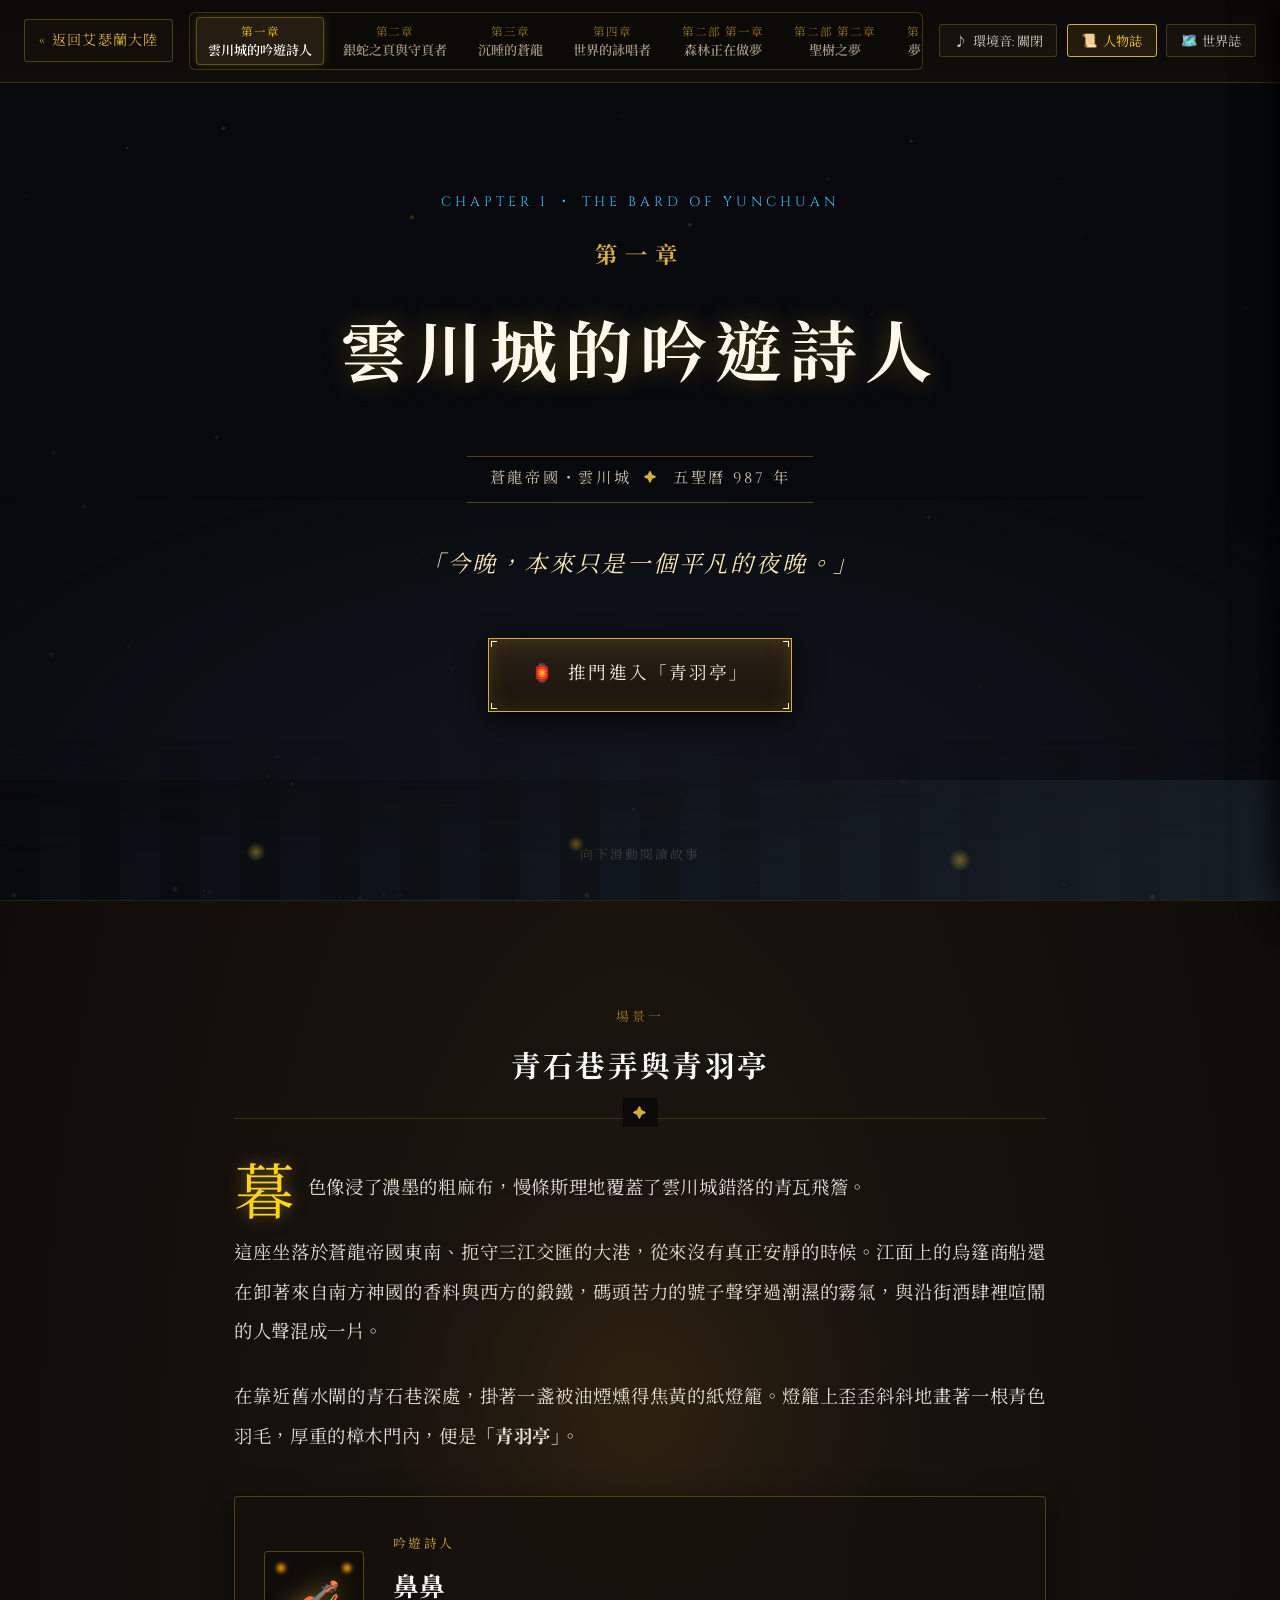
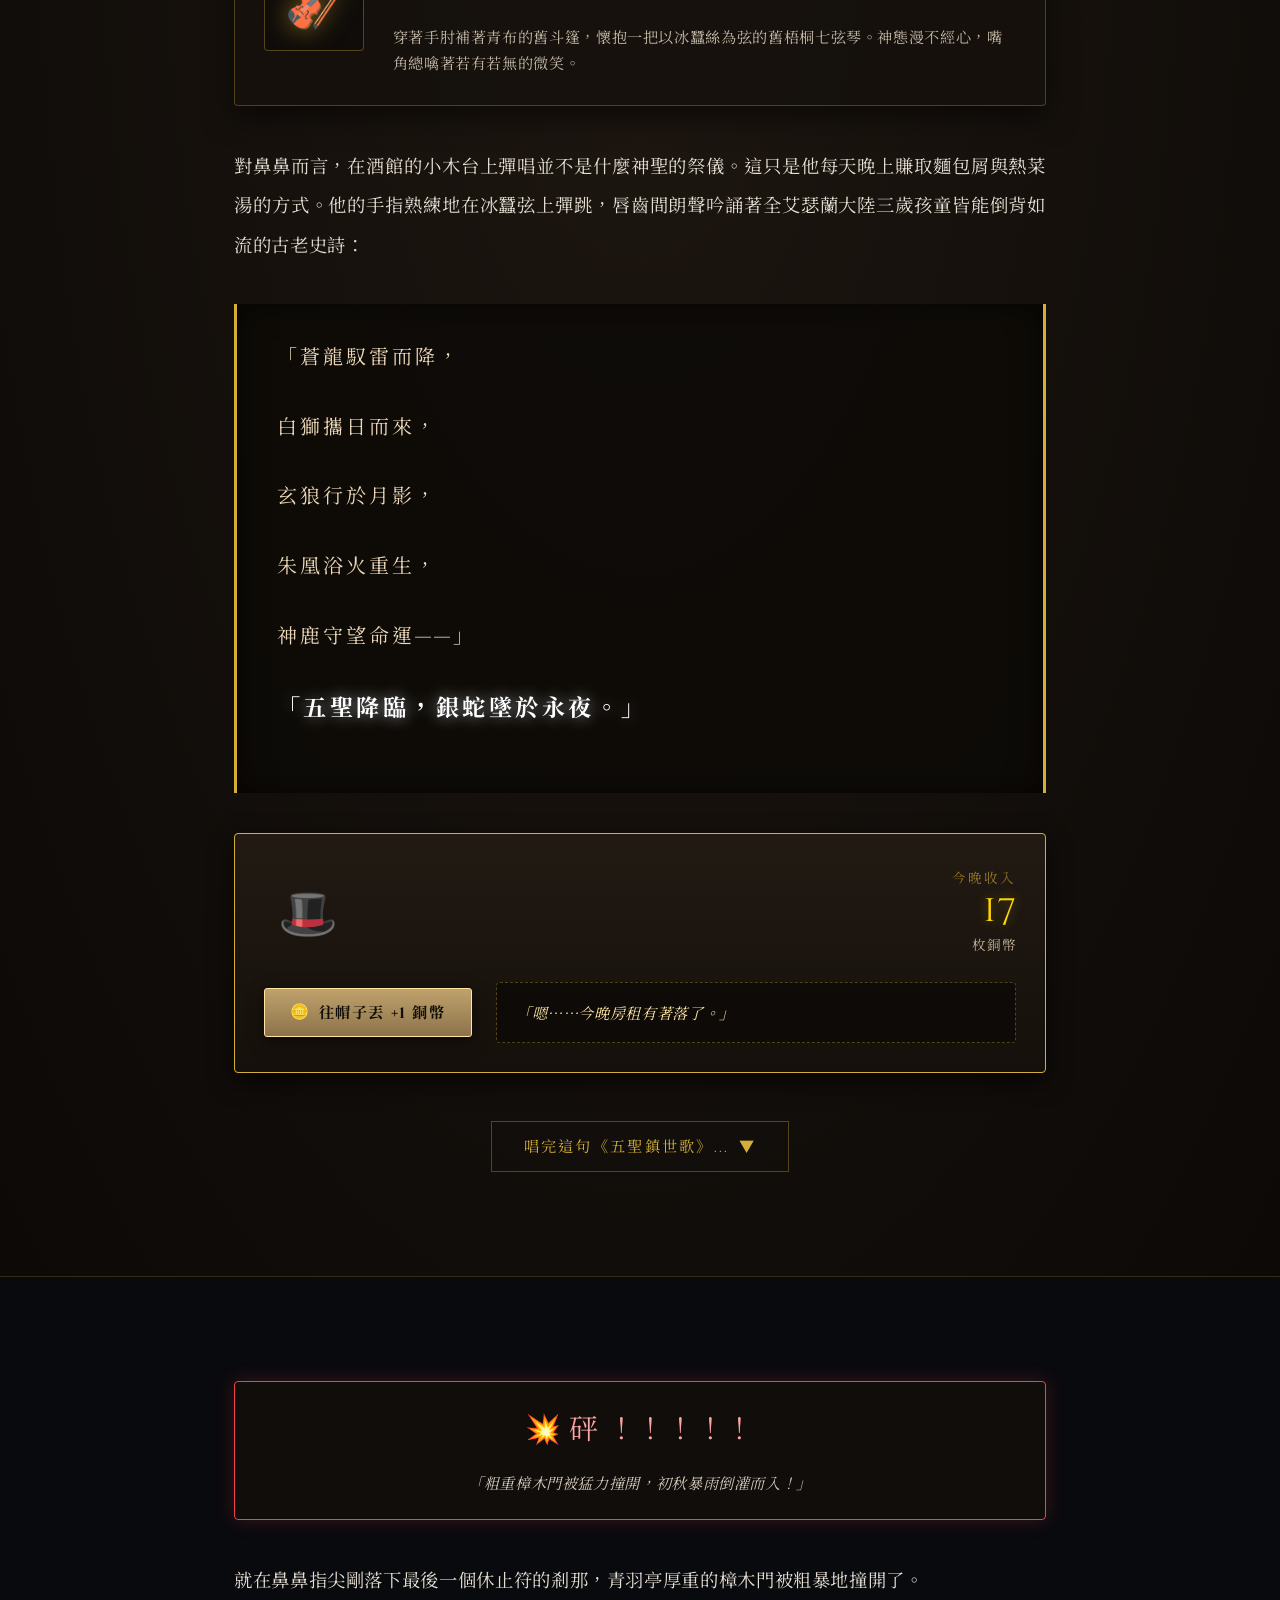
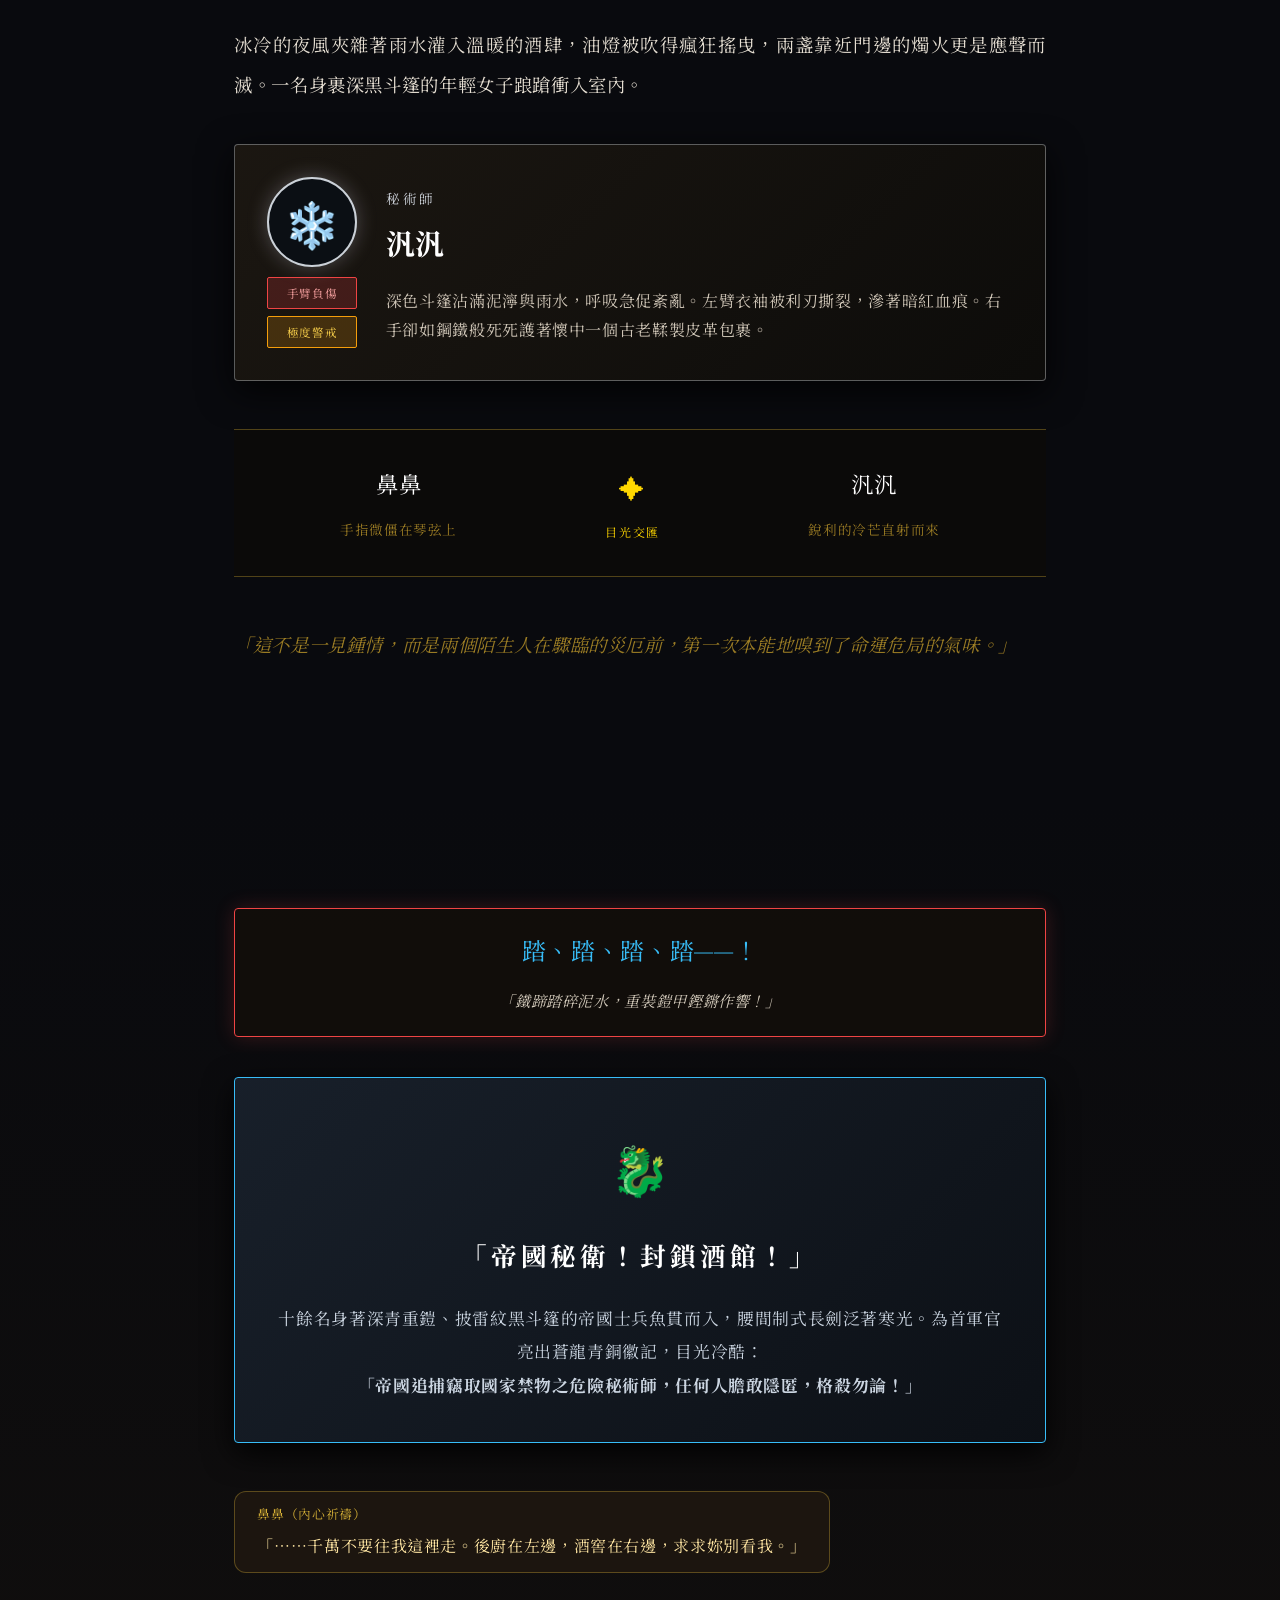
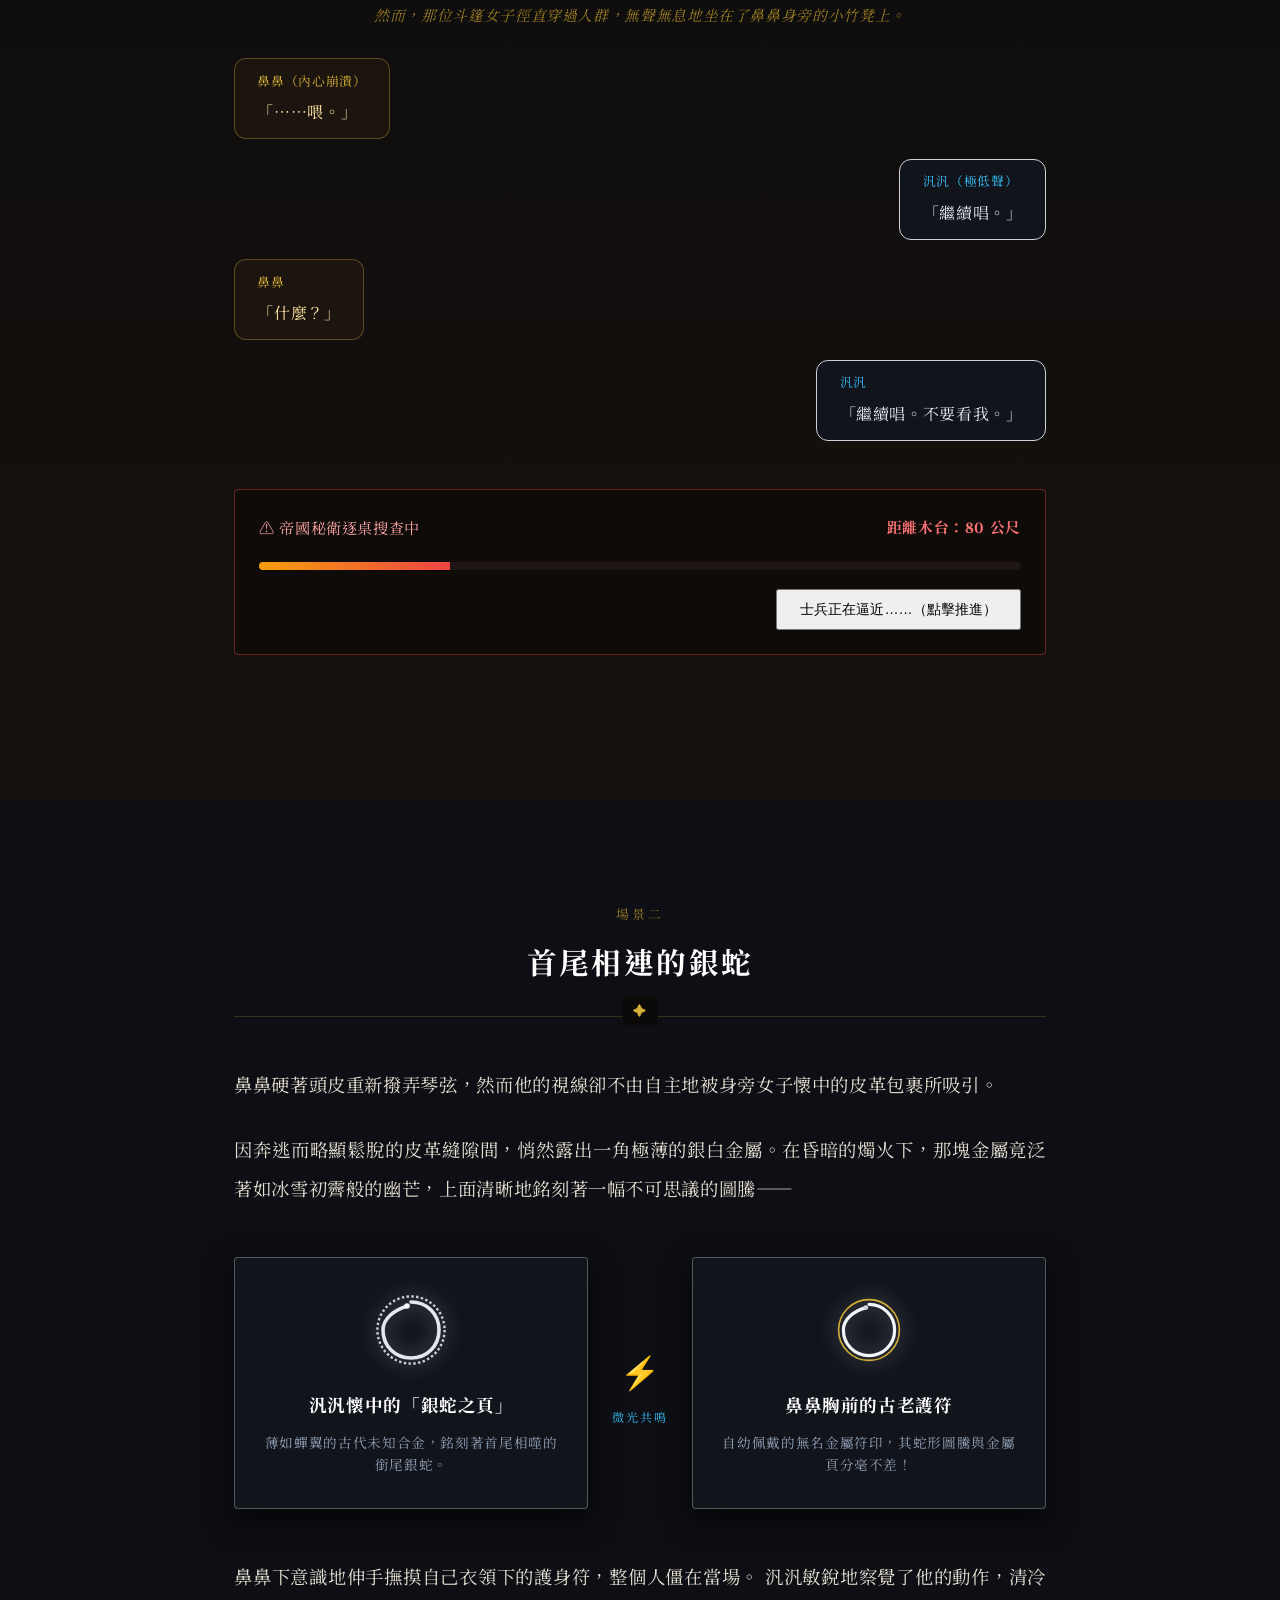
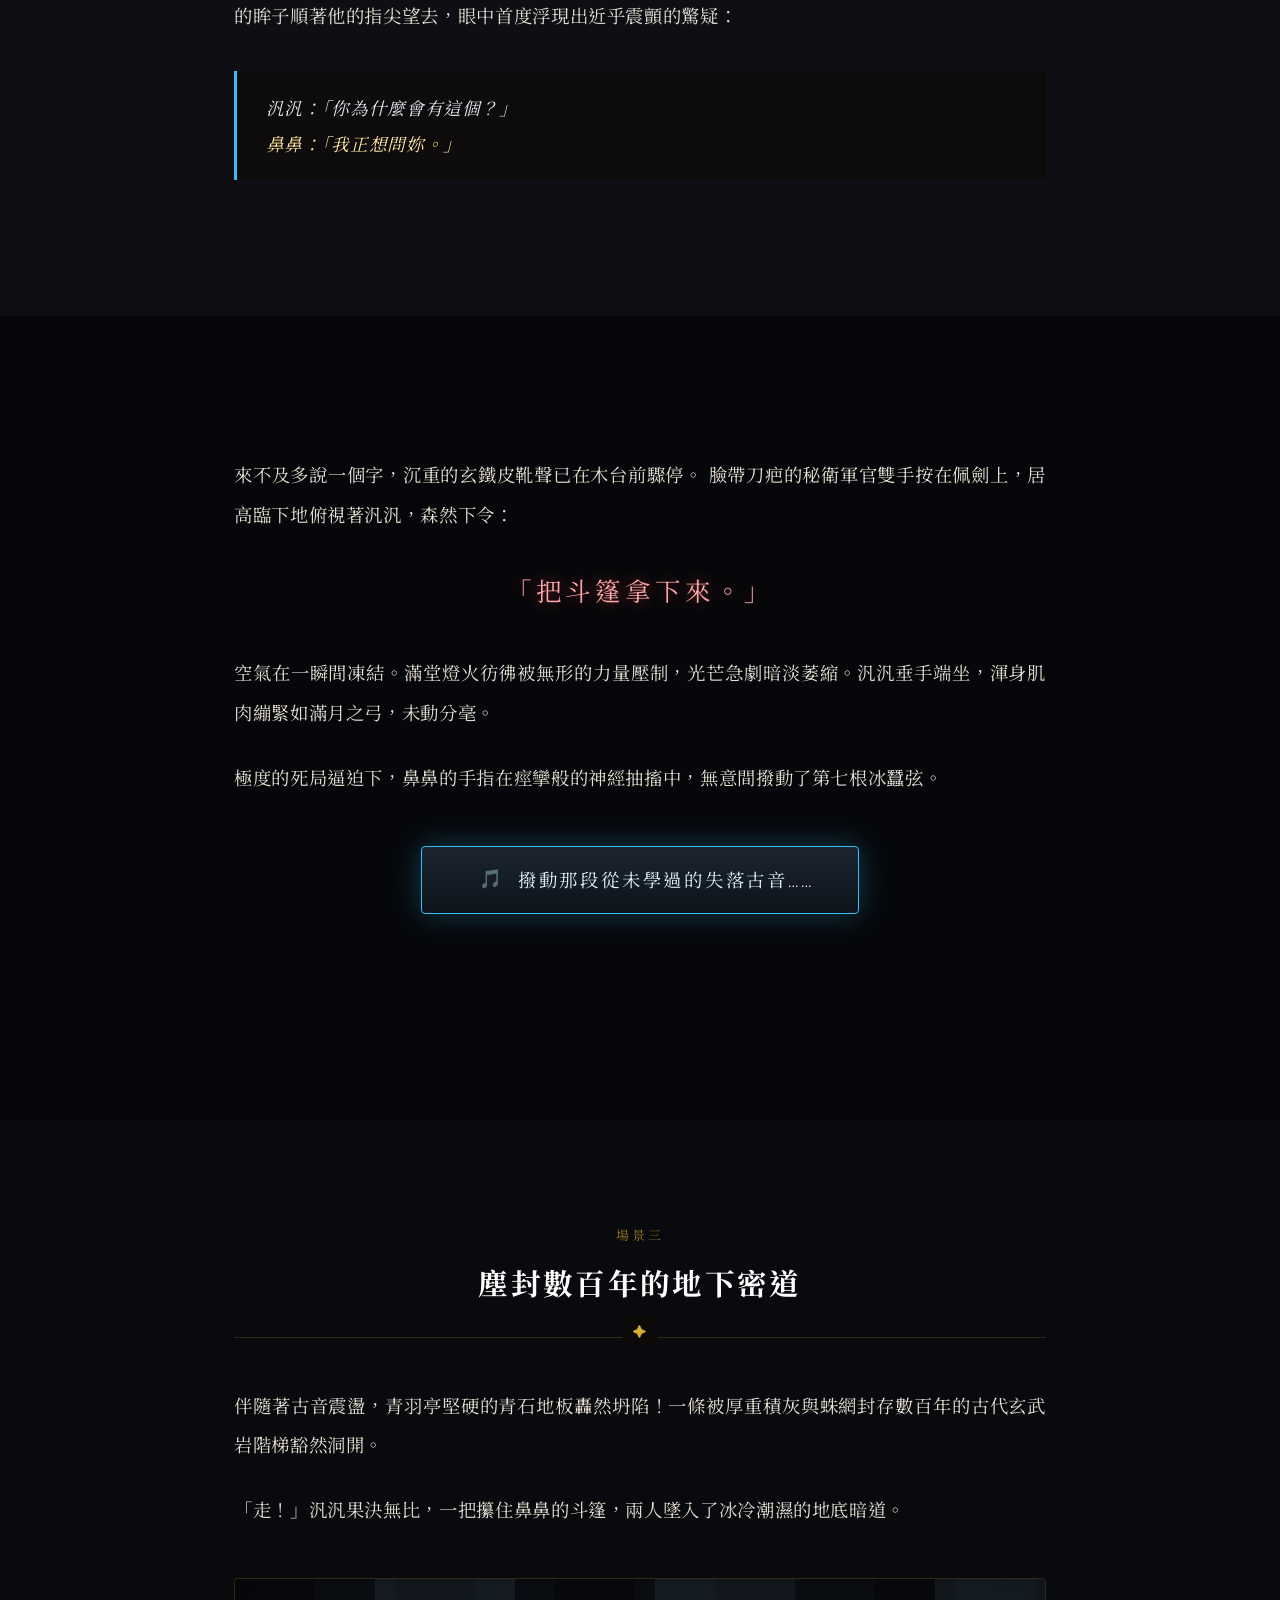
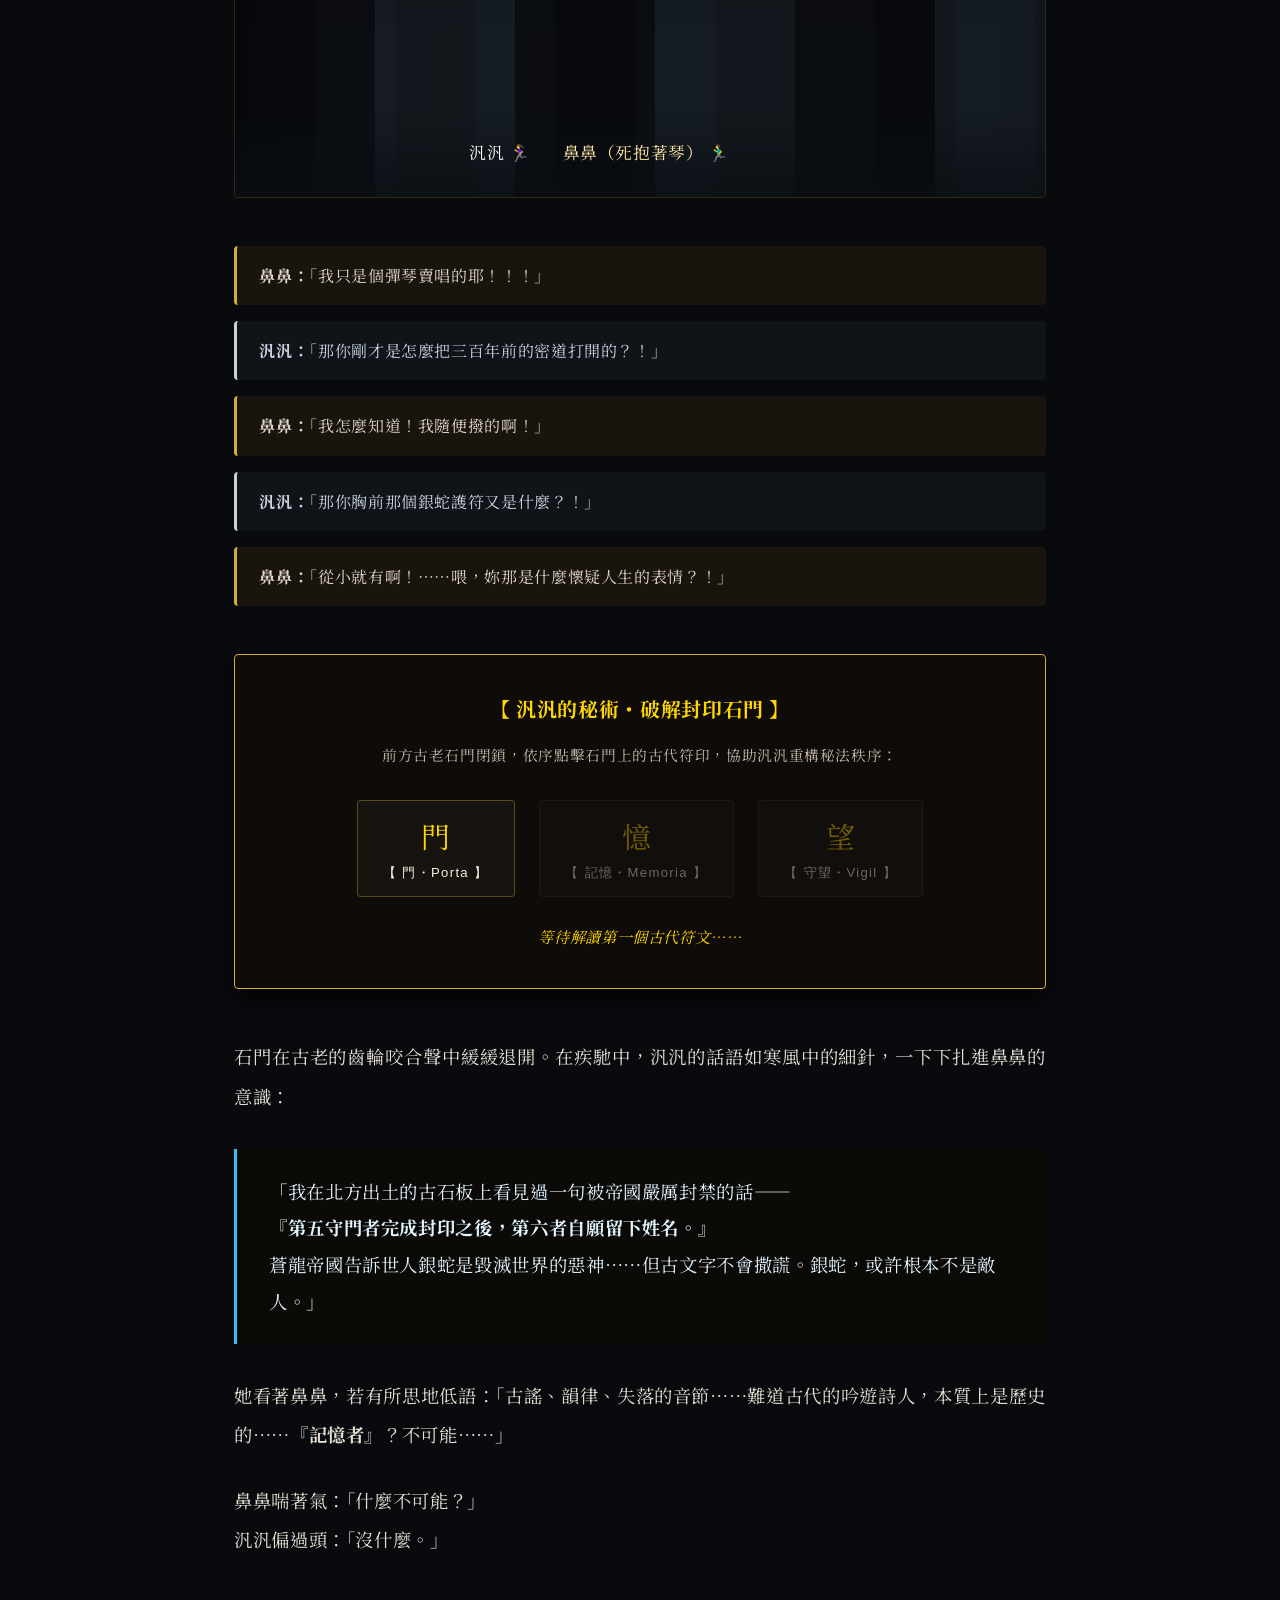
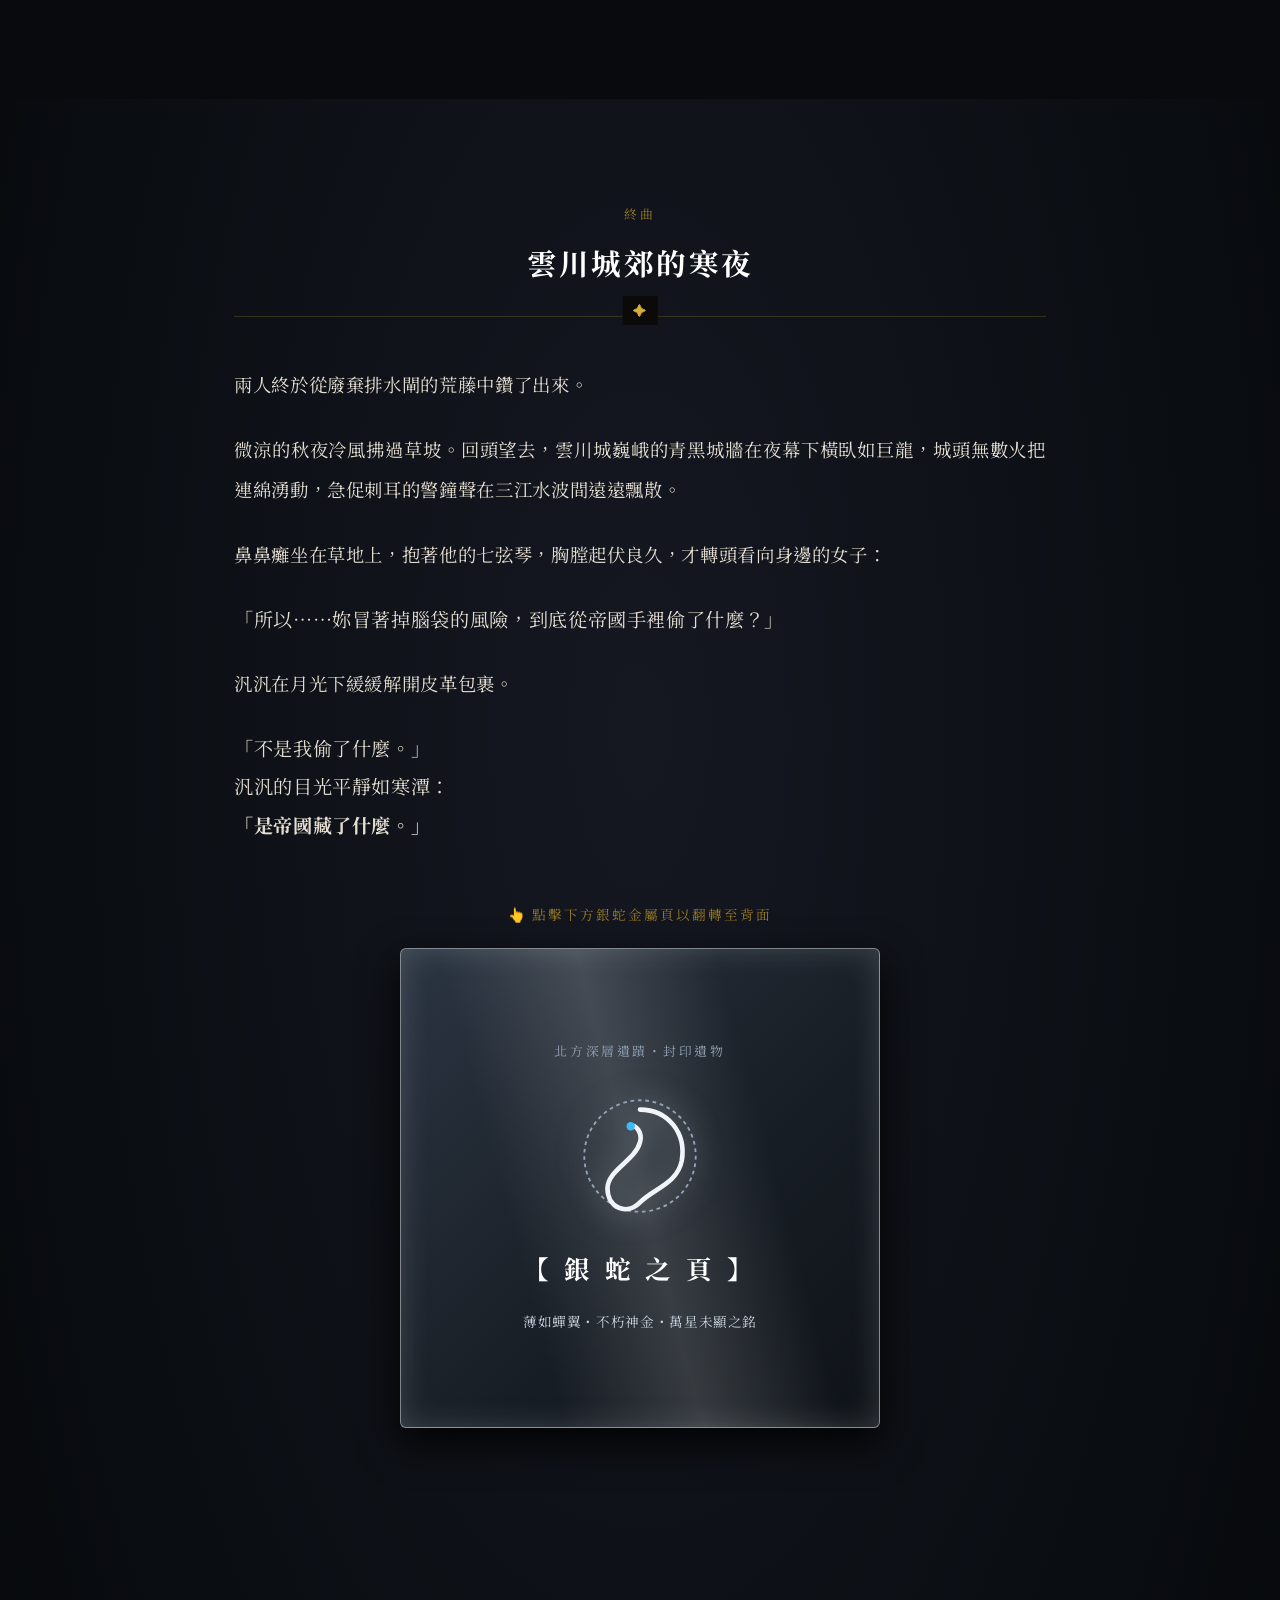
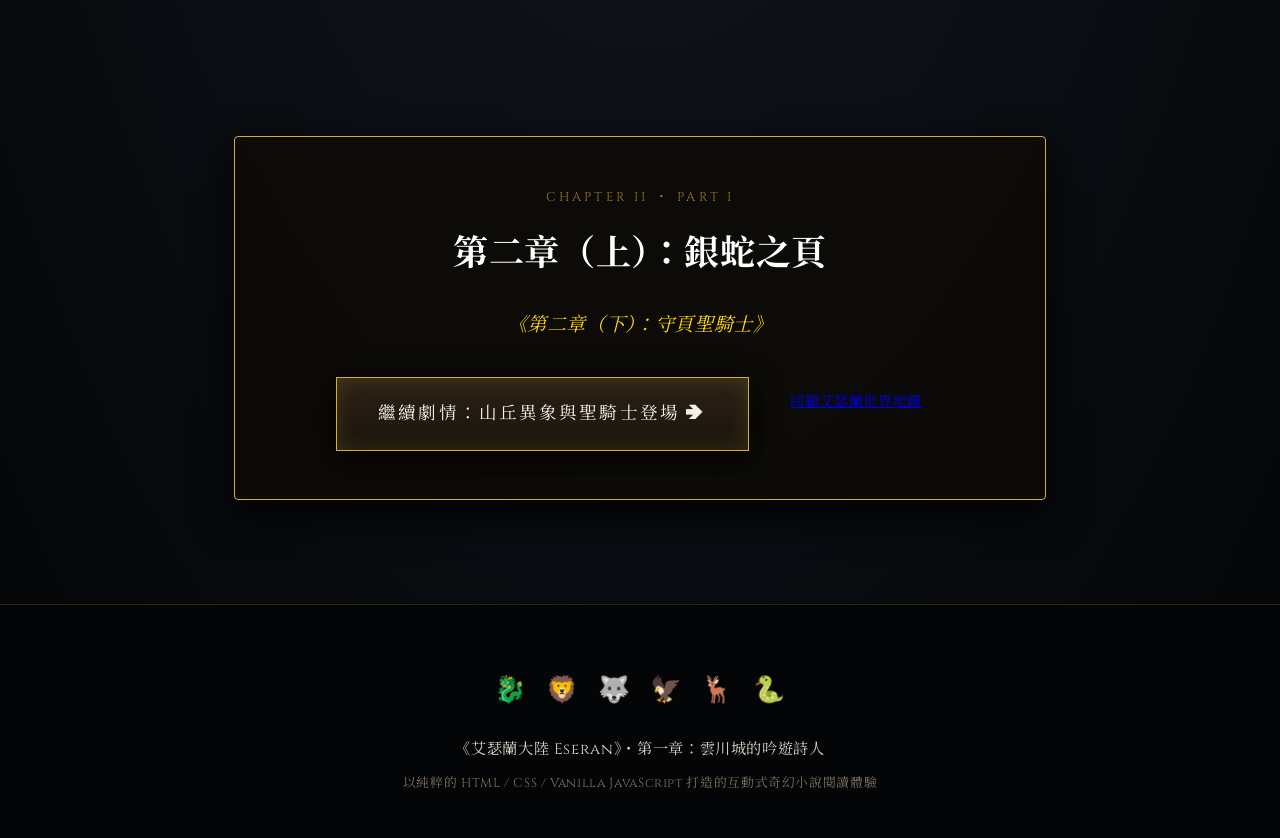
==== commit e66e9855: "Add files via upload" ====
--- a/index.html
+++ b/index.html
@@ -4308,8 +4308,9 @@
       </section>
 
     </div>
-
-    <!-- 戰時告示彈窗 Modal -->
+  </main>
+
+  <!-- 戰時告示彈窗 Modal -->
     <div class="notice-modal-backdrop" id="notice-modal-backdrop" style="display:none; position:fixed; top:0; left:0; width:100vw; height:100vh; background:rgba(0,0,0,0.85); backdrop-filter:blur(8px); z-index:99999; align-items:center; justify-content:center; padding:1.5rem;">
       <div class="notice-modal-card" style="background:#0f172a; border:1px solid #38bdf8; border-radius:12px; max-width:600px; width:100%; padding:2rem; box-shadow:0 10px 30px rgba(56,189,248,0.3); position:relative; color:#e2e8f0;">
         <button id="btn-close-notice-modal" style="position:absolute; top:1rem; right:1rem; background:none; border:none; color:#94a3b8; font-size:1.5rem; cursor:pointer;">✕</button>
--- a/style.css
+++ b/style.css
@@ -233,21 +233,41 @@
 }
 
 /* 章節分頁 Tab 標籤樣式 */
+.nav-center {
+  flex: 1;
+  min-width: 0;
+  overflow: hidden;
+}
+
 .chapter-tabs-nav {
   display: flex;
   align-items: center;
-  gap: 0.5rem;
+  gap: 0.4rem;
   background: rgba(12, 10, 8, 0.8);
   padding: 0.25rem 0.4rem;
   border: 1px solid rgba(212, 175, 55, 0.25);
   border-radius: 6px;
+  overflow-x: auto;
+  white-space: nowrap;
+  scrollbar-width: thin;
+  scrollbar-color: rgba(212, 175, 55, 0.4) transparent;
+}
+
+.chapter-tabs-nav::-webkit-scrollbar {
+  height: 4px;
+}
+
+.chapter-tabs-nav::-webkit-scrollbar-thumb {
+  background: rgba(212, 175, 55, 0.4);
+  border-radius: 2px;
 }
 
 .chapter-tab-btn {
   display: inline-flex;
   flex-direction: column;
   align-items: center;
-  padding: 0.3rem 0.8rem;
+  flex-shrink: 0;
+  padding: 0.3rem 0.7rem;
   background: transparent;
   border: 1px solid transparent;
   border-radius: 4px;
